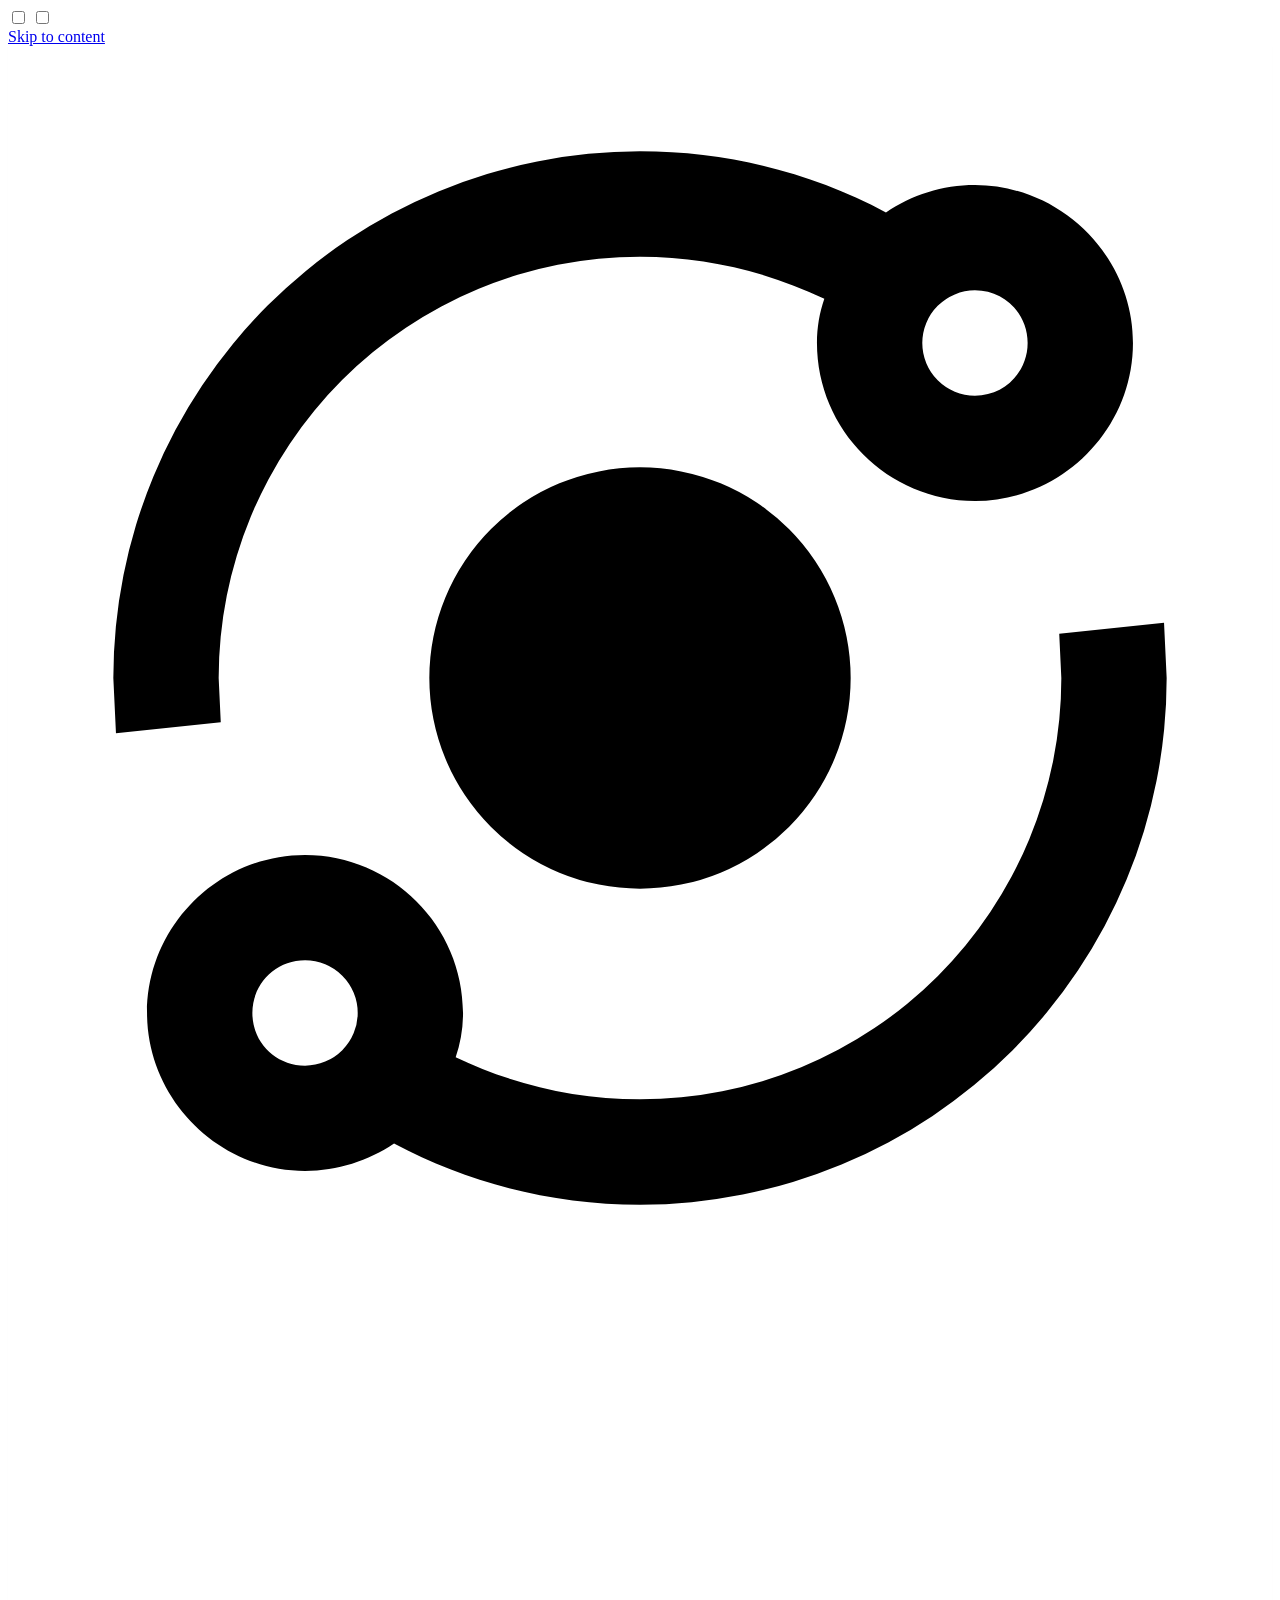
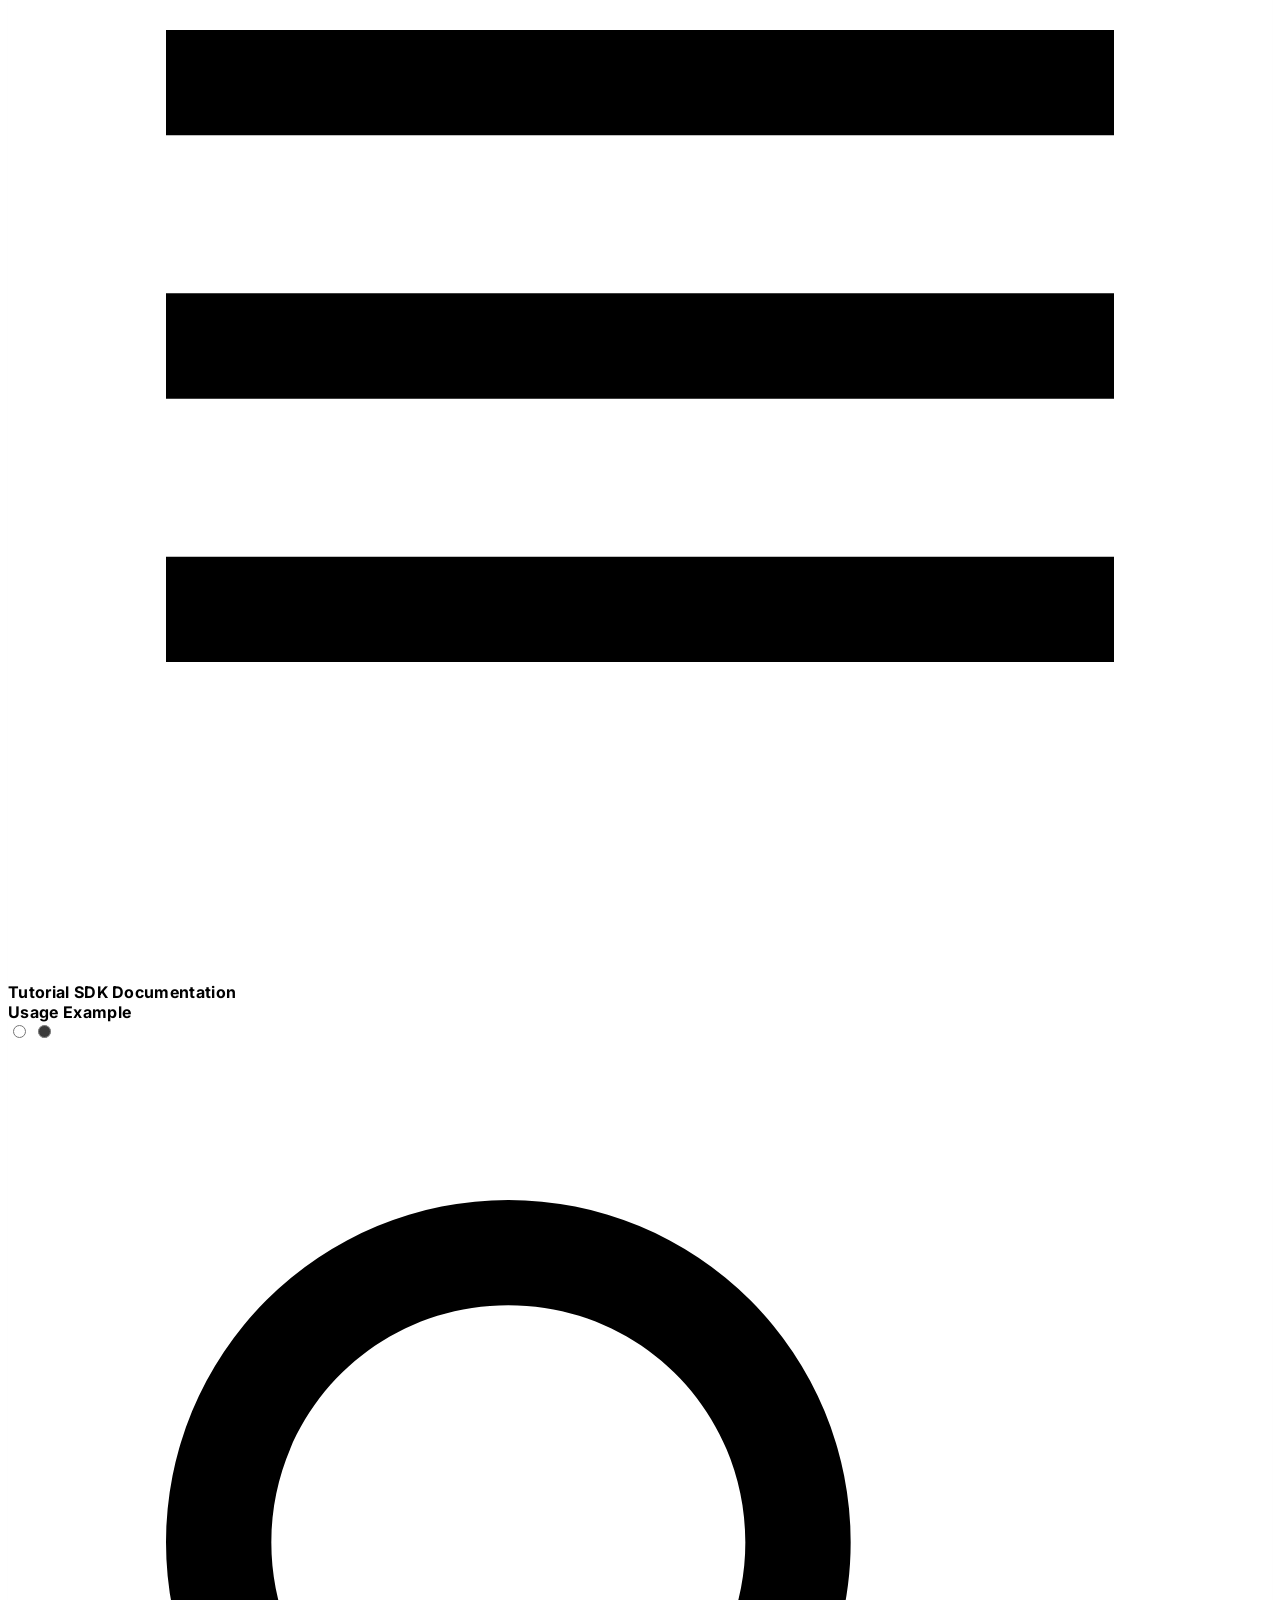
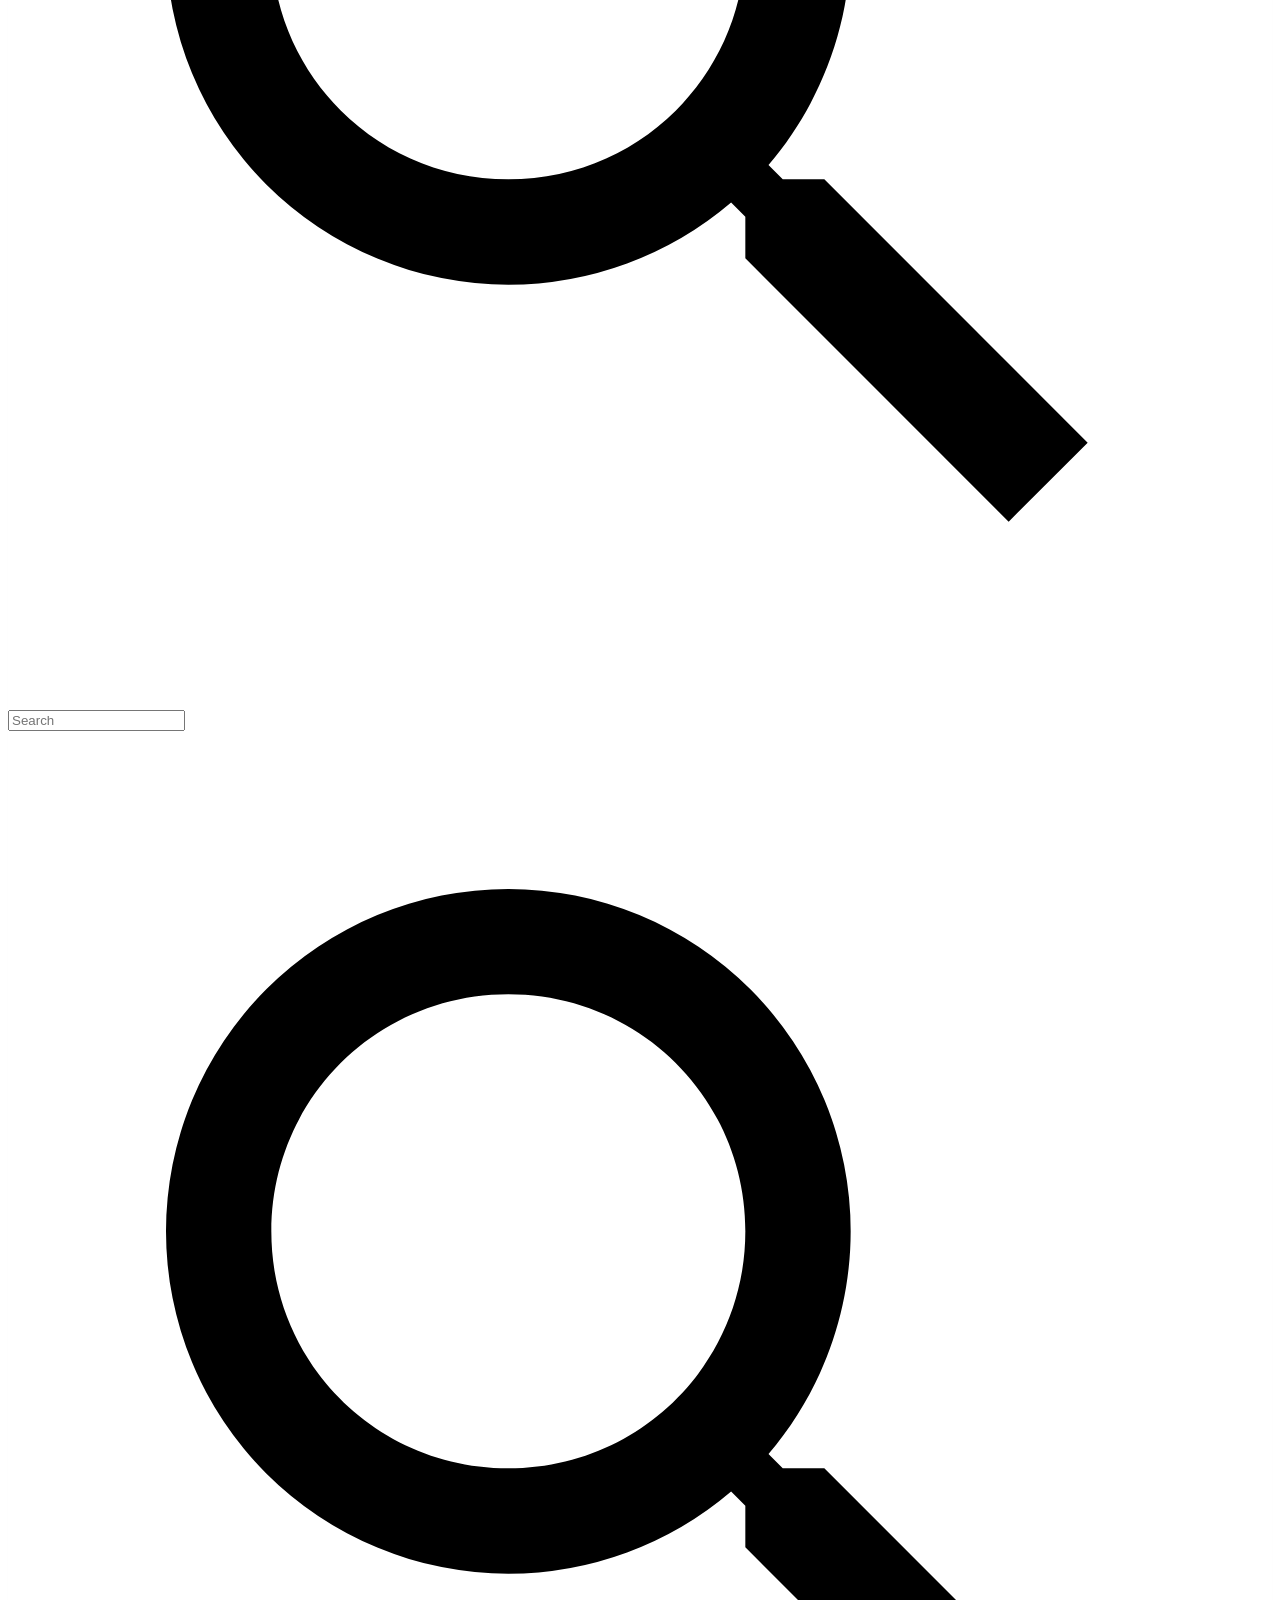
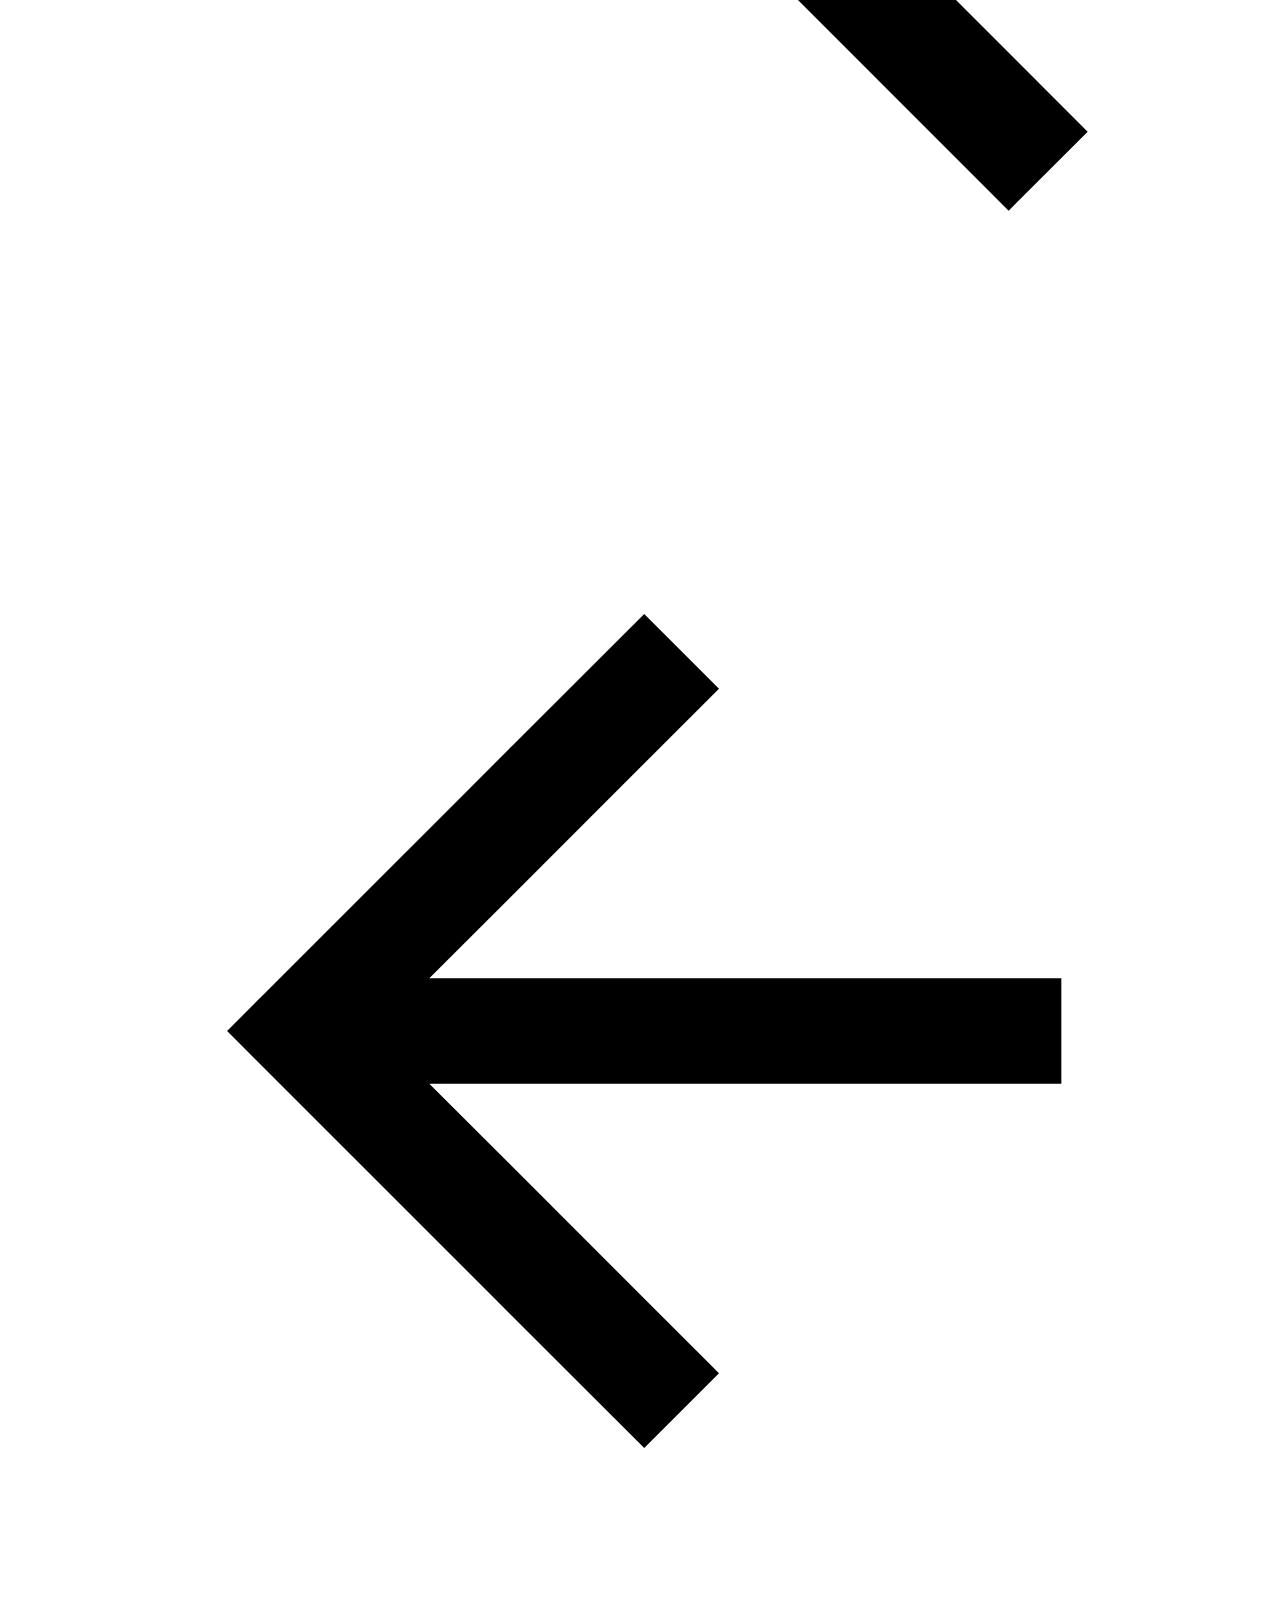
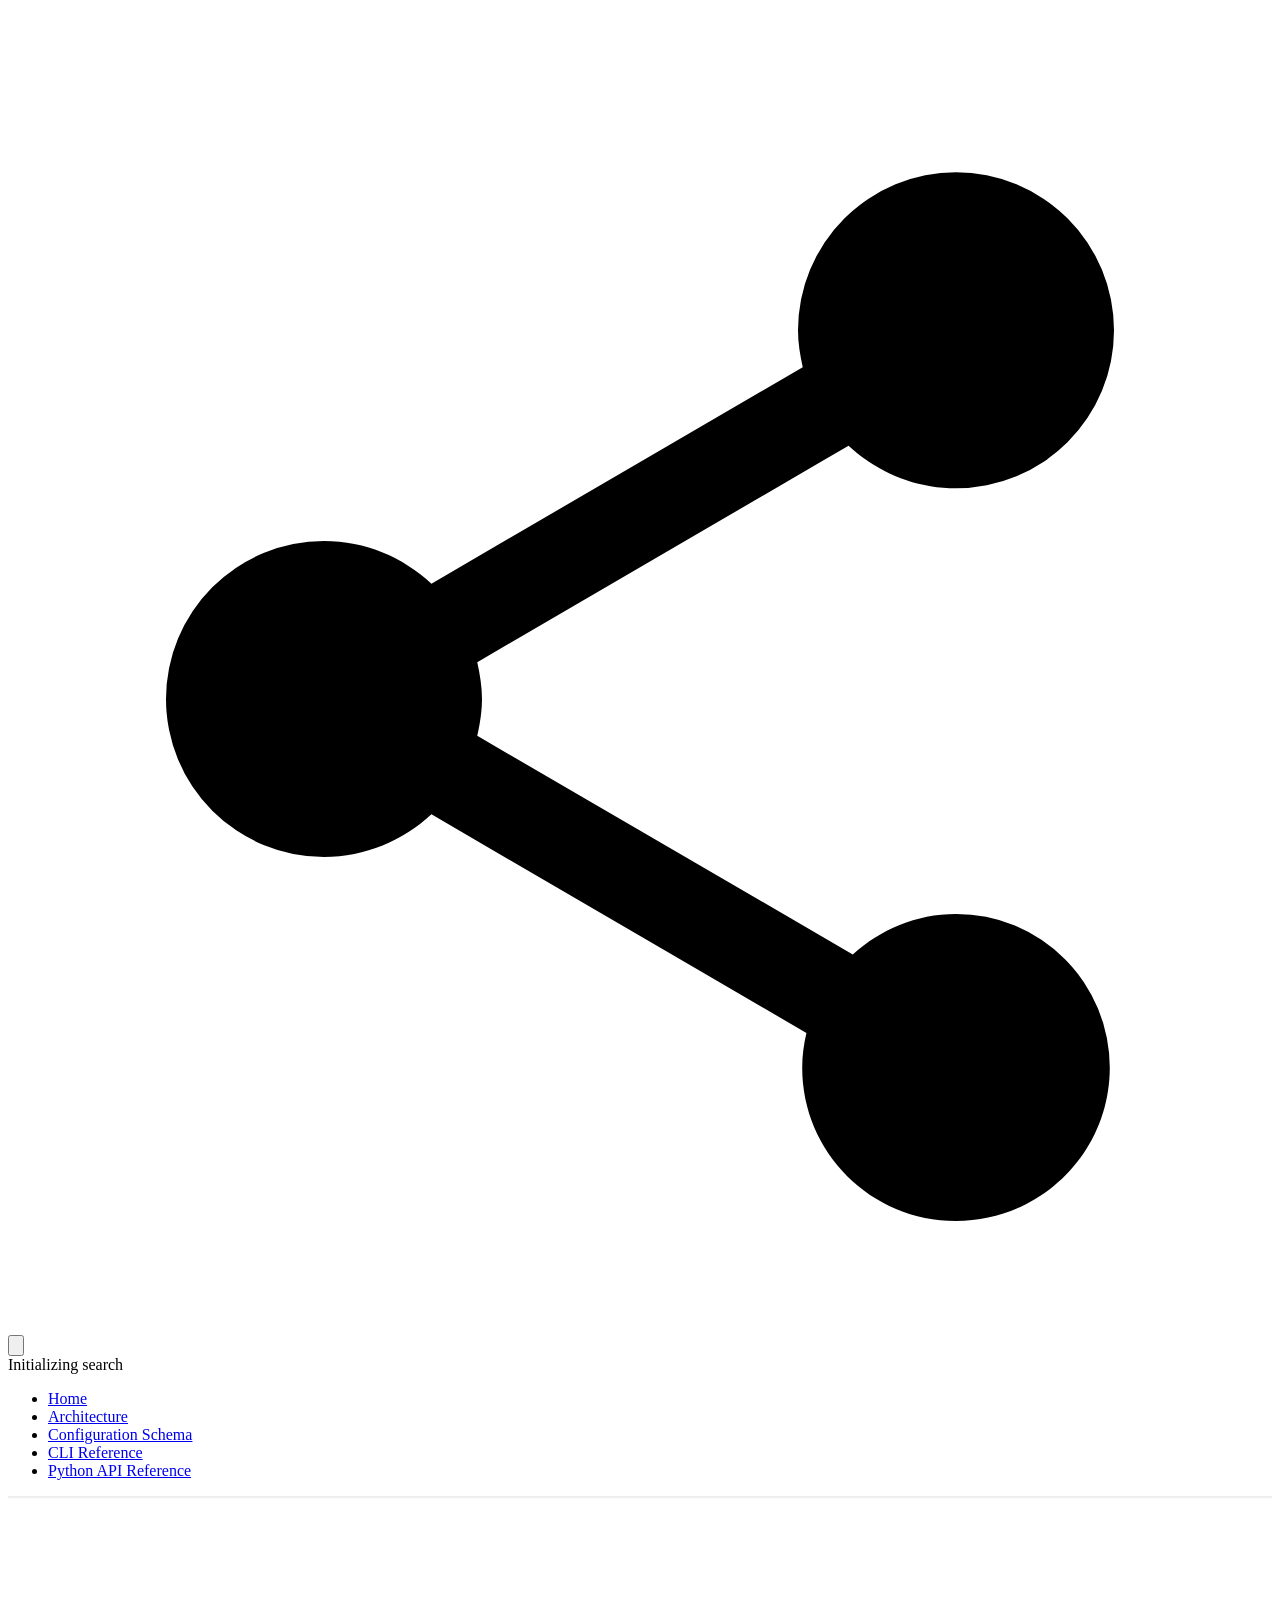
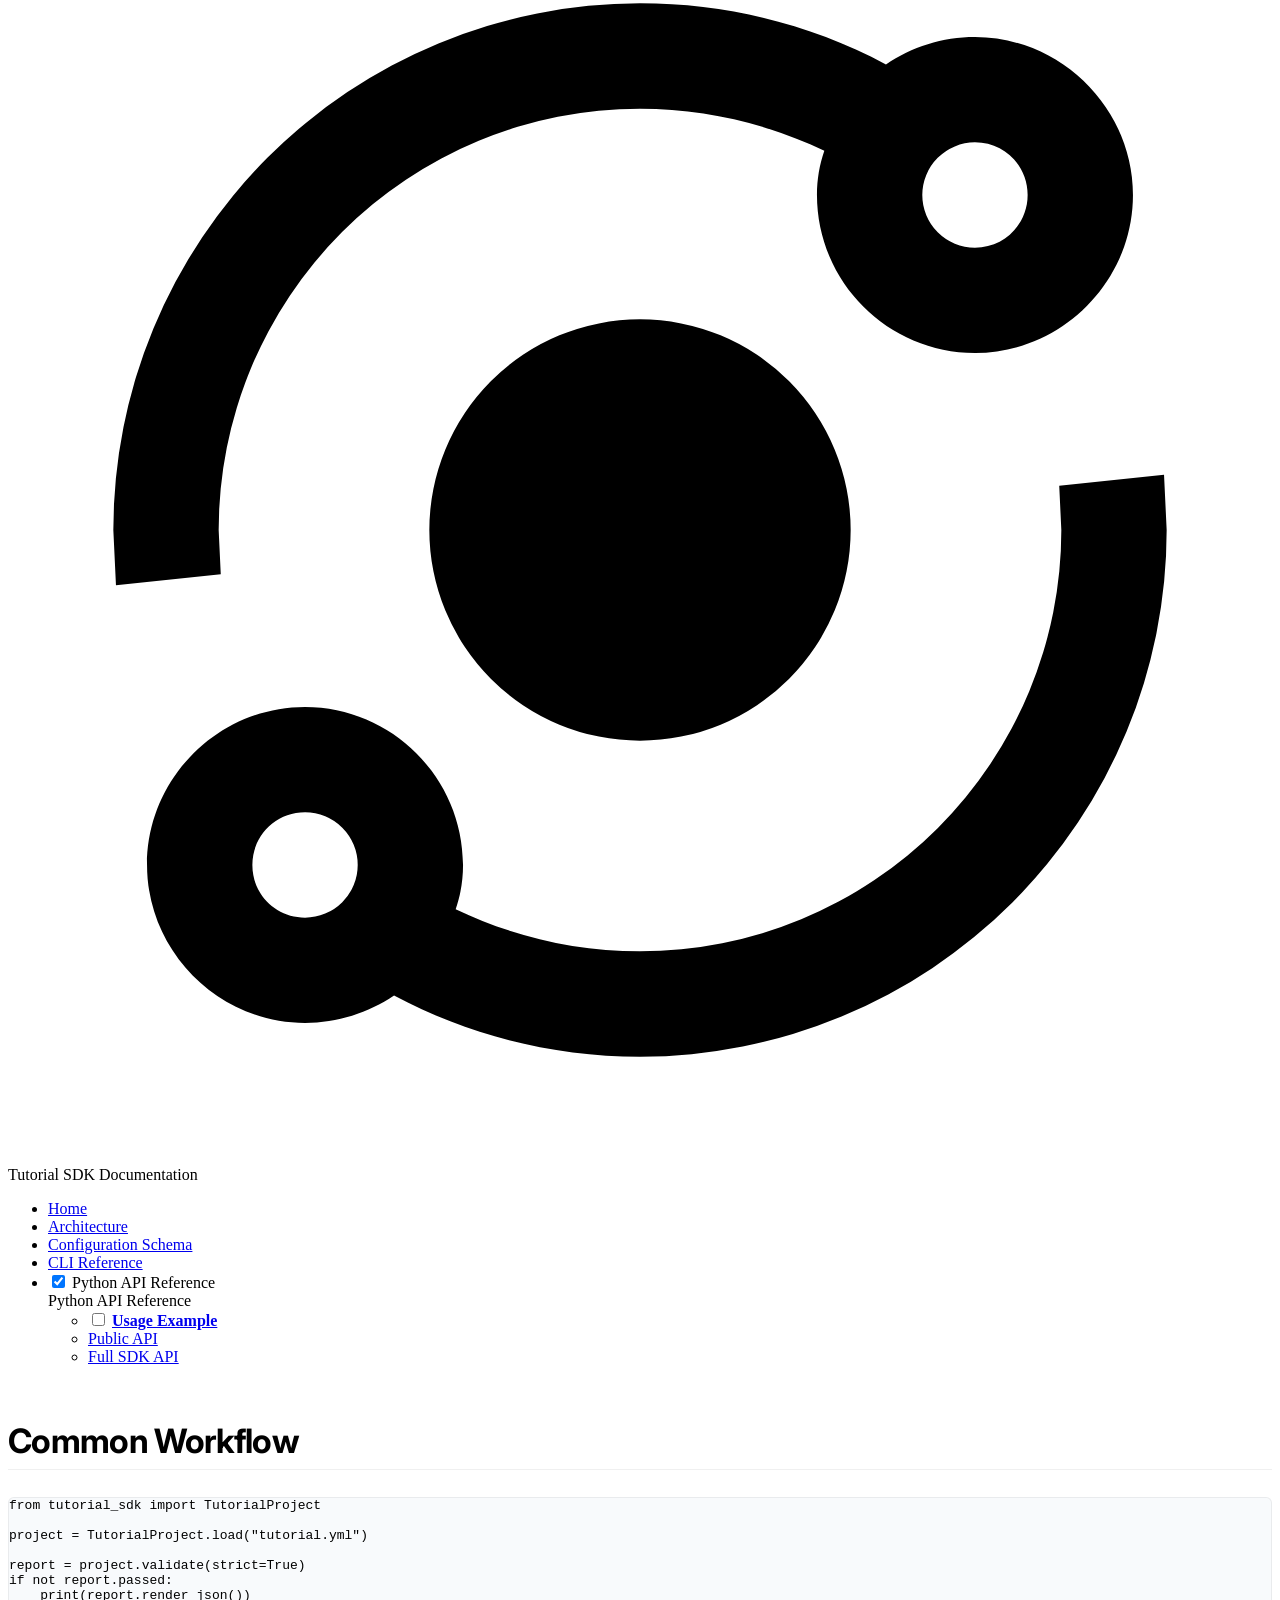
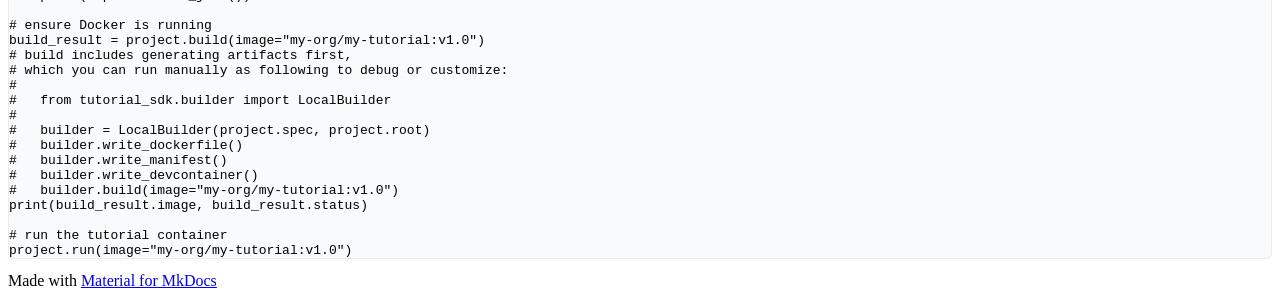
==== api-example/index.html @ 26c8e336 "Deployed 642c412 with MkDocs version: 1.6.1" ====
<!doctype html>
<html lang="en" class="no-js">
  <head>
    
      <meta charset="utf-8">
      <meta name="viewport" content="width=device-width,initial-scale=1">
      
        <meta name="description" content="A declarative, configuration-driven SDK for building, validating, and deploying reproducible tutorial packages.">
      
      
      
        <link rel="canonical" href="https://bnl-peso-hub.github.io/tutorial-sdk/api-example/">
      
      
        <link rel="prev" href="../cli/">
      
      
        <link rel="next" href="../api-public/">
      
      
        
      
      
      <link rel="icon" href="../assets/images/favicon.svg">
      <meta name="generator" content="mkdocs-1.6.1, mkdocs-material-9.7.6">
    
    
      
        <title>Usage Example - Tutorial SDK Documentation</title>
      
    
    
      <link rel="stylesheet" href="../assets/stylesheets/main.484c7ddc.min.css">
      
        
        <link rel="stylesheet" href="../assets/stylesheets/palette.ab4e12ef.min.css">
      
      


    
    
      
    
    
      
        
        
        <link rel="preconnect" href="https://fonts.gstatic.com" crossorigin>
        <link rel="stylesheet" href="https://fonts.googleapis.com/css?family=Inter:300,300i,400,400i,700,700i%7CJetBrains+Mono:400,400i,700,700i&display=fallback">
        <style>:root{--md-text-font:"Inter";--md-code-font:"JetBrains Mono"}</style>
      
    
    
      <link rel="stylesheet" href="../assets/_mkdocstrings.css">
    
      <link rel="stylesheet" href="../assets/stylesheets/extra.css">
    
    <script>__md_scope=new URL("..",location),__md_hash=e=>[...e].reduce(((e,_)=>(e<<5)-e+_.charCodeAt(0)),0),__md_get=(e,_=localStorage,t=__md_scope)=>JSON.parse(_.getItem(t.pathname+"."+e)),__md_set=(e,_,t=localStorage,a=__md_scope)=>{try{t.setItem(a.pathname+"."+e,JSON.stringify(_))}catch(e){}}</script>
    
      

    
    
  </head>
  
  
    
    
      
    
    
    
    
    <body dir="ltr" data-md-color-scheme="default" data-md-color-primary="white" data-md-color-accent="deep-orange">
  
    
    <input class="md-toggle" data-md-toggle="drawer" type="checkbox" id="__drawer" autocomplete="off">
    <input class="md-toggle" data-md-toggle="search" type="checkbox" id="__search" autocomplete="off">
    <label class="md-overlay" for="__drawer"></label>
    <div data-md-component="skip">
      
        
        <a href="#common-workflow" class="md-skip">
          Skip to content
        </a>
      
    </div>
    <div data-md-component="announce">
      
    </div>
    
    
      

  

<header class="md-header md-header--shadow md-header--lifted" data-md-component="header">
  <nav class="md-header__inner md-grid" aria-label="Header">
    <a href=".." title="Tutorial SDK Documentation" class="md-header__button md-logo" aria-label="Tutorial SDK Documentation" data-md-component="logo">
      
  
  <svg xmlns="http://www.w3.org/2000/svg" viewBox="0 0 24 24"><path d="M18.36 2.64c1.64 0 3 1.36 3 3 0 1.65-1.36 3-3 3-1.65 0-3-1.35-3-3 0-.3.05-.58.14-.84-1.07-.51-2.25-.8-3.5-.8a8 8 0 0 0-8 8l.04.84-1.99.21L2 12A10 10 0 0 1 12 2c1.69 0 3.28.42 4.67 1.16.49-.33 1.07-.52 1.69-.52m0 2a1 1 0 0 0-1 1 1 1 0 0 0 1 1c.56 0 1-.45 1-1 0-.56-.44-1-1-1M5.64 15.36c1.65 0 3 1.35 3 3 0 .3-.05.58-.14.84 1.07.51 2.25.8 3.5.8a8 8 0 0 0 8-8l-.04-.84 1.99-.21L22 12a10 10 0 0 1-10 10c-1.69 0-3.28-.42-4.67-1.16-.49.33-1.07.52-1.69.52-1.64 0-3-1.36-3-3 0-1.65 1.36-3 3-3m0 2c-.56 0-1 .45-1 1 0 .56.44 1 1 1a1 1 0 0 0 1-1 1 1 0 0 0-1-1M12 8a4 4 0 0 1 4 4 4 4 0 0 1-4 4 4 4 0 0 1-4-4 4 4 0 0 1 4-4"/></svg>

    </a>
    <label class="md-header__button md-icon" for="__drawer">
      
      <svg xmlns="http://www.w3.org/2000/svg" viewBox="0 0 24 24"><path d="M3 6h18v2H3zm0 5h18v2H3zm0 5h18v2H3z"/></svg>
    </label>
    <div class="md-header__title" data-md-component="header-title">
      <div class="md-header__ellipsis">
        <div class="md-header__topic">
          <span class="md-ellipsis">
            Tutorial SDK Documentation
          </span>
        </div>
        <div class="md-header__topic" data-md-component="header-topic">
          <span class="md-ellipsis">
            
              Usage Example
            
          </span>
        </div>
      </div>
    </div>
    
      
        <form class="md-header__option" data-md-component="palette">
  
    
    
    
    <input class="md-option" data-md-color-media="" data-md-color-scheme="default" data-md-color-primary="white" data-md-color-accent="deep-orange"  aria-label="Switch to dark mode"  type="radio" name="__palette" id="__palette_0">
    
      <label class="md-header__button md-icon" title="Switch to dark mode" for="__palette_1" hidden>
        <svg xmlns="http://www.w3.org/2000/svg" viewBox="0 0 24 24"><path d="m17.75 4.09-2.53 1.94.91 3.06-2.63-1.81-2.63 1.81.91-3.06-2.53-1.94L12.44 4l1.06-3 1.06 3zm3.5 6.91-1.64 1.25.59 1.98-1.7-1.17-1.7 1.17.59-1.98L15.75 11l2.06-.05L18.5 9l.69 1.95zm-2.28 4.95c.83-.08 1.72 1.1 1.19 1.85-.32.45-.66.87-1.08 1.27C15.17 23 8.84 23 4.94 19.07c-3.91-3.9-3.91-10.24 0-14.14.4-.4.82-.76 1.27-1.08.75-.53 1.93.36 1.85 1.19-.27 2.86.69 5.83 2.89 8.02a9.96 9.96 0 0 0 8.02 2.89m-1.64 2.02a12.08 12.08 0 0 1-7.8-3.47c-2.17-2.19-3.33-5-3.49-7.82-2.81 3.14-2.7 7.96.31 10.98 3.02 3.01 7.84 3.12 10.98.31"/></svg>
      </label>
    
  
    
    
    
    <input class="md-option" data-md-color-media="" data-md-color-scheme="slate" data-md-color-primary="black" data-md-color-accent="amber"  aria-label="Switch to light mode"  type="radio" name="__palette" id="__palette_1">
    
      <label class="md-header__button md-icon" title="Switch to light mode" for="__palette_0" hidden>
        <svg xmlns="http://www.w3.org/2000/svg" viewBox="0 0 24 24"><path d="M12 7a5 5 0 0 1 5 5 5 5 0 0 1-5 5 5 5 0 0 1-5-5 5 5 0 0 1 5-5m0 2a3 3 0 0 0-3 3 3 3 0 0 0 3 3 3 3 0 0 0 3-3 3 3 0 0 0-3-3m0-7 2.39 3.42C13.65 5.15 12.84 5 12 5s-1.65.15-2.39.42zM3.34 7l4.16-.35A7.2 7.2 0 0 0 5.94 8.5c-.44.74-.69 1.5-.83 2.29zm.02 10 1.76-3.77a7.131 7.131 0 0 0 2.38 4.14zM20.65 7l-1.77 3.79a7.02 7.02 0 0 0-2.38-4.15zm-.01 10-4.14.36c.59-.51 1.12-1.14 1.54-1.86.42-.73.69-1.5.83-2.29zM12 22l-2.41-3.44c.74.27 1.55.44 2.41.44.82 0 1.63-.17 2.37-.44z"/></svg>
      </label>
    
  
</form>
      
    
    
      <script>var palette=__md_get("__palette");if(palette&&palette.color){if("(prefers-color-scheme)"===palette.color.media){var media=matchMedia("(prefers-color-scheme: light)"),input=document.querySelector(media.matches?"[data-md-color-media='(prefers-color-scheme: light)']":"[data-md-color-media='(prefers-color-scheme: dark)']");palette.color.media=input.getAttribute("data-md-color-media"),palette.color.scheme=input.getAttribute("data-md-color-scheme"),palette.color.primary=input.getAttribute("data-md-color-primary"),palette.color.accent=input.getAttribute("data-md-color-accent")}for(var[key,value]of Object.entries(palette.color))document.body.setAttribute("data-md-color-"+key,value)}</script>
    
    
    
      
      
        <label class="md-header__button md-icon" for="__search">
          
          <svg xmlns="http://www.w3.org/2000/svg" viewBox="0 0 24 24"><path d="M9.5 3A6.5 6.5 0 0 1 16 9.5c0 1.61-.59 3.09-1.56 4.23l.27.27h.79l5 5-1.5 1.5-5-5v-.79l-.27-.27A6.52 6.52 0 0 1 9.5 16 6.5 6.5 0 0 1 3 9.5 6.5 6.5 0 0 1 9.5 3m0 2C7 5 5 7 5 9.5S7 14 9.5 14 14 12 14 9.5 12 5 9.5 5"/></svg>
        </label>
        <div class="md-search" data-md-component="search" role="dialog">
  <label class="md-search__overlay" for="__search"></label>
  <div class="md-search__inner" role="search">
    <form class="md-search__form" name="search">
      <input type="text" class="md-search__input" name="query" aria-label="Search" placeholder="Search" autocapitalize="off" autocorrect="off" autocomplete="off" spellcheck="false" data-md-component="search-query" required>
      <label class="md-search__icon md-icon" for="__search">
        
        <svg xmlns="http://www.w3.org/2000/svg" viewBox="0 0 24 24"><path d="M9.5 3A6.5 6.5 0 0 1 16 9.5c0 1.61-.59 3.09-1.56 4.23l.27.27h.79l5 5-1.5 1.5-5-5v-.79l-.27-.27A6.52 6.52 0 0 1 9.5 16 6.5 6.5 0 0 1 3 9.5 6.5 6.5 0 0 1 9.5 3m0 2C7 5 5 7 5 9.5S7 14 9.5 14 14 12 14 9.5 12 5 9.5 5"/></svg>
        
        <svg xmlns="http://www.w3.org/2000/svg" viewBox="0 0 24 24"><path d="M20 11v2H8l5.5 5.5-1.42 1.42L4.16 12l7.92-7.92L13.5 5.5 8 11z"/></svg>
      </label>
      <nav class="md-search__options" aria-label="Search">
        
          <a href="javascript:void(0)" class="md-search__icon md-icon" title="Share" aria-label="Share" data-clipboard data-clipboard-text="" data-md-component="search-share" tabindex="-1">
            
            <svg xmlns="http://www.w3.org/2000/svg" viewBox="0 0 24 24"><path d="M18 16.08c-.76 0-1.44.3-1.96.77L8.91 12.7c.05-.23.09-.46.09-.7s-.04-.47-.09-.7l7.05-4.11c.54.5 1.25.81 2.04.81a3 3 0 0 0 3-3 3 3 0 0 0-3-3 3 3 0 0 0-3 3c0 .24.04.47.09.7L8.04 9.81C7.5 9.31 6.79 9 6 9a3 3 0 0 0-3 3 3 3 0 0 0 3 3c.79 0 1.5-.31 2.04-.81l7.12 4.15c-.05.21-.08.43-.08.66 0 1.61 1.31 2.91 2.92 2.91s2.92-1.3 2.92-2.91A2.92 2.92 0 0 0 18 16.08"/></svg>
          </a>
        
        <button type="reset" class="md-search__icon md-icon" title="Clear" aria-label="Clear" tabindex="-1">
          
          <svg xmlns="http://www.w3.org/2000/svg" viewBox="0 0 24 24"><path d="M19 6.41 17.59 5 12 10.59 6.41 5 5 6.41 10.59 12 5 17.59 6.41 19 12 13.41 17.59 19 19 17.59 13.41 12z"/></svg>
        </button>
      </nav>
      
        <div class="md-search__suggest" data-md-component="search-suggest"></div>
      
    </form>
    <div class="md-search__output">
      <div class="md-search__scrollwrap" tabindex="0" data-md-scrollfix>
        <div class="md-search-result" data-md-component="search-result">
          <div class="md-search-result__meta">
            Initializing search
          </div>
          <ol class="md-search-result__list" role="presentation"></ol>
        </div>
      </div>
    </div>
  </div>
</div>
      
    
    
  </nav>
  
    
      
<nav class="md-tabs" aria-label="Tabs" data-md-component="tabs">
  <div class="md-grid">
    <ul class="md-tabs__list">
      
        
  
  
  
  
    <li class="md-tabs__item">
      <a href=".." class="md-tabs__link">
        
  
  
    
  
  Home

      </a>
    </li>
  

      
        
  
  
  
  
    <li class="md-tabs__item">
      <a href="../architecture/" class="md-tabs__link">
        
  
  
    
  
  Architecture

      </a>
    </li>
  

      
        
  
  
  
  
    <li class="md-tabs__item">
      <a href="../config-schema/" class="md-tabs__link">
        
  
  
    
  
  Configuration Schema

      </a>
    </li>
  

      
        
  
  
  
  
    <li class="md-tabs__item">
      <a href="../cli/" class="md-tabs__link">
        
  
  
    
  
  CLI Reference

      </a>
    </li>
  

      
        
  
  
  
    
  
  
    
    
      <li class="md-tabs__item md-tabs__item--active">
        <a href="./" class="md-tabs__link">
          
  
  
    
  
  Python API Reference

        </a>
      </li>
    
  

      
    </ul>
  </div>
</nav>
    
  
</header>
    
    <div class="md-container" data-md-component="container">
      
      
        
      
      <main class="md-main" data-md-component="main">
        <div class="md-main__inner md-grid">
          
            
              
              <div class="md-sidebar md-sidebar--primary" data-md-component="sidebar" data-md-type="navigation" >
                <div class="md-sidebar__scrollwrap">
                  <div class="md-sidebar__inner">
                    


  


<nav class="md-nav md-nav--primary md-nav--lifted" aria-label="Navigation" data-md-level="0">
  <label class="md-nav__title" for="__drawer">
    <a href=".." title="Tutorial SDK Documentation" class="md-nav__button md-logo" aria-label="Tutorial SDK Documentation" data-md-component="logo">
      
  
  <svg xmlns="http://www.w3.org/2000/svg" viewBox="0 0 24 24"><path d="M18.36 2.64c1.64 0 3 1.36 3 3 0 1.65-1.36 3-3 3-1.65 0-3-1.35-3-3 0-.3.05-.58.14-.84-1.07-.51-2.25-.8-3.5-.8a8 8 0 0 0-8 8l.04.84-1.99.21L2 12A10 10 0 0 1 12 2c1.69 0 3.28.42 4.67 1.16.49-.33 1.07-.52 1.69-.52m0 2a1 1 0 0 0-1 1 1 1 0 0 0 1 1c.56 0 1-.45 1-1 0-.56-.44-1-1-1M5.64 15.36c1.65 0 3 1.35 3 3 0 .3-.05.58-.14.84 1.07.51 2.25.8 3.5.8a8 8 0 0 0 8-8l-.04-.84 1.99-.21L22 12a10 10 0 0 1-10 10c-1.69 0-3.28-.42-4.67-1.16-.49.33-1.07.52-1.69.52-1.64 0-3-1.36-3-3 0-1.65 1.36-3 3-3m0 2c-.56 0-1 .45-1 1 0 .56.44 1 1 1a1 1 0 0 0 1-1 1 1 0 0 0-1-1M12 8a4 4 0 0 1 4 4 4 4 0 0 1-4 4 4 4 0 0 1-4-4 4 4 0 0 1 4-4"/></svg>

    </a>
    Tutorial SDK Documentation
  </label>
  
  <ul class="md-nav__list" data-md-scrollfix>
    
      
      
  
  
  
  
    <li class="md-nav__item">
      <a href=".." class="md-nav__link">
        
  
  
  <span class="md-ellipsis">
    
  
    Home
  

    
  </span>
  
  

      </a>
    </li>
  

    
      
      
  
  
  
  
    <li class="md-nav__item">
      <a href="../architecture/" class="md-nav__link">
        
  
  
  <span class="md-ellipsis">
    
  
    Architecture
  

    
  </span>
  
  

      </a>
    </li>
  

    
      
      
  
  
  
  
    <li class="md-nav__item">
      <a href="../config-schema/" class="md-nav__link">
        
  
  
  <span class="md-ellipsis">
    
  
    Configuration Schema
  

    
  </span>
  
  

      </a>
    </li>
  

    
      
      
  
  
  
  
    <li class="md-nav__item">
      <a href="../cli/" class="md-nav__link">
        
  
  
  <span class="md-ellipsis">
    
  
    CLI Reference
  

    
  </span>
  
  

      </a>
    </li>
  

    
      
      
  
  
    
  
  
  
    
    
      
        
      
        
      
        
      
    
    
    
      
        
        
      
      
        
      
    
    
    <li class="md-nav__item md-nav__item--active md-nav__item--section md-nav__item--nested">
      
        
        
        <input class="md-nav__toggle md-toggle " type="checkbox" id="__nav_5" checked>
        
          
          <label class="md-nav__link" for="__nav_5" id="__nav_5_label" tabindex="">
            
  
  
  <span class="md-ellipsis">
    
  
    Python API Reference
  

    
  </span>
  
  

            <span class="md-nav__icon md-icon"></span>
          </label>
        
        <nav class="md-nav" data-md-level="1" aria-labelledby="__nav_5_label" aria-expanded="true">
          <label class="md-nav__title" for="__nav_5">
            <span class="md-nav__icon md-icon"></span>
            
  
    Python API Reference
  

          </label>
          <ul class="md-nav__list" data-md-scrollfix>
            
              
                
  
  
    
  
  
  
    <li class="md-nav__item md-nav__item--active">
      
      <input class="md-nav__toggle md-toggle" type="checkbox" id="__toc">
      
      
        
      
      
      <a href="./" class="md-nav__link md-nav__link--active">
        
  
  
  <span class="md-ellipsis">
    
  
    Usage Example
  

    
  </span>
  
  

      </a>
      
    </li>
  

              
            
              
                
  
  
  
  
    <li class="md-nav__item">
      <a href="../api-public/" class="md-nav__link">
        
  
  
  <span class="md-ellipsis">
    
  
    Public API
  

    
  </span>
  
  

      </a>
    </li>
  

              
            
              
                
  
  
  
  
    <li class="md-nav__item">
      <a href="../api-package/" class="md-nav__link">
        
  
  
  <span class="md-ellipsis">
    
  
    Full SDK API
  

    
  </span>
  
  

      </a>
    </li>
  

              
            
          </ul>
        </nav>
      
    </li>
  

    
  </ul>
</nav>
                  </div>
                </div>
              </div>
            
            
              
              <div class="md-sidebar md-sidebar--secondary" data-md-component="sidebar" data-md-type="toc" >
                <div class="md-sidebar__scrollwrap">
                  <div class="md-sidebar__inner">
                    

<nav class="md-nav md-nav--secondary" aria-label="Table of contents">
  
  
  
    
  
  
</nav>
                  </div>
                </div>
              </div>
            
          
          
            <div class="md-content" data-md-component="content">
              
              <article class="md-content__inner md-typeset">
                
                  



<h1 id="common-workflow">Common Workflow</h1>
<div class="highlight"><pre><span></span><code><span class="kn">from</span><span class="w"> </span><span class="nn">tutorial_sdk</span><span class="w"> </span><span class="kn">import</span> <span class="n">TutorialProject</span>

<span class="n">project</span> <span class="o">=</span> <span class="n">TutorialProject</span><span class="o">.</span><span class="n">load</span><span class="p">(</span><span class="s2">&quot;tutorial.yml&quot;</span><span class="p">)</span>

<span class="n">report</span> <span class="o">=</span> <span class="n">project</span><span class="o">.</span><span class="n">validate</span><span class="p">(</span><span class="n">strict</span><span class="o">=</span><span class="kc">True</span><span class="p">)</span>
<span class="k">if</span> <span class="ow">not</span> <span class="n">report</span><span class="o">.</span><span class="n">passed</span><span class="p">:</span>
    <span class="nb">print</span><span class="p">(</span><span class="n">report</span><span class="o">.</span><span class="n">render_json</span><span class="p">())</span>

<span class="c1"># ensure Docker is running</span>
<span class="n">build_result</span> <span class="o">=</span> <span class="n">project</span><span class="o">.</span><span class="n">build</span><span class="p">(</span><span class="n">image</span><span class="o">=</span><span class="s2">&quot;my-org/my-tutorial:v1.0&quot;</span><span class="p">)</span>
<span class="c1"># build includes generating artifacts first,</span>
<span class="c1"># which you can run manually as following to debug or customize:</span>
<span class="c1">#</span>
<span class="c1">#   from tutorial_sdk.builder import LocalBuilder</span>
<span class="c1">#</span>
<span class="c1">#   builder = LocalBuilder(project.spec, project.root)</span>
<span class="c1">#   builder.write_dockerfile()</span>
<span class="c1">#   builder.write_manifest()</span>
<span class="c1">#   builder.write_devcontainer()</span>
<span class="c1">#   builder.build(image=&quot;my-org/my-tutorial:v1.0&quot;)</span>
<span class="nb">print</span><span class="p">(</span><span class="n">build_result</span><span class="o">.</span><span class="n">image</span><span class="p">,</span> <span class="n">build_result</span><span class="o">.</span><span class="n">status</span><span class="p">)</span>

<span class="c1"># run the tutorial container</span>
<span class="n">project</span><span class="o">.</span><span class="n">run</span><span class="p">(</span><span class="n">image</span><span class="o">=</span><span class="s2">&quot;my-org/my-tutorial:v1.0&quot;</span><span class="p">)</span>
</code></pre></div>












                
              </article>
            </div>
          
          
  <script>var tabs=__md_get("__tabs");if(Array.isArray(tabs))e:for(var set of document.querySelectorAll(".tabbed-set")){var labels=set.querySelector(".tabbed-labels");for(var tab of tabs)for(var label of labels.getElementsByTagName("label"))if(label.innerText.trim()===tab){var input=document.getElementById(label.htmlFor);input.checked=!0;continue e}}</script>

<script>var target=document.getElementById(location.hash.slice(1));target&&target.name&&(target.checked=target.name.startsWith("__tabbed_"))</script>
        </div>
        
          <button type="button" class="md-top md-icon" data-md-component="top" hidden>
  
  <svg xmlns="http://www.w3.org/2000/svg" viewBox="0 0 24 24"><path d="M13 20h-2V8l-5.5 5.5-1.42-1.42L12 4.16l7.92 7.92-1.42 1.42L13 8z"/></svg>
  Back to top
</button>
        
      </main>
      
        <footer class="md-footer">
  
  <div class="md-footer-meta md-typeset">
    <div class="md-footer-meta__inner md-grid">
      <div class="md-copyright">
  
  
    Made with
    <a href="https://squidfunk.github.io/mkdocs-material/" target="_blank" rel="noopener">
      Material for MkDocs
    </a>
  
</div>
      
    </div>
  </div>
</footer>
      
    </div>
    <div class="md-dialog" data-md-component="dialog">
      <div class="md-dialog__inner md-typeset"></div>
    </div>
    
    
    
      
      
      <script id="__config" type="application/json">{"annotate": null, "base": "..", "features": ["navigation.instant", "navigation.instant.prefetch", "navigation.tabs", "navigation.tabs.sticky", "navigation.sections", "navigation.top", "navigation.tracking", "navigation.indexes", "search.suggest", "search.highlight", "search.share", "content.code.copy", "content.code.annotate", "content.tabs.link", "toc.follow"], "search": "../assets/javascripts/workers/search.2c215733.min.js", "tags": null, "translations": {"clipboard.copied": "Copied to clipboard", "clipboard.copy": "Copy to clipboard", "search.result.more.one": "1 more on this page", "search.result.more.other": "# more on this page", "search.result.none": "No matching documents", "search.result.one": "1 matching document", "search.result.other": "# matching documents", "search.result.placeholder": "Type to start searching", "search.result.term.missing": "Missing", "select.version": "Select version"}, "version": null}</script>
    
    
      <script src="../assets/javascripts/bundle.79ae519e.min.js"></script>
      
        <script src="../assets/javascripts/tables.js"></script>
      
    
  </body>
</html>
---- assets/stylesheets/main.484c7ddc.min.css ----
@charset "UTF-8";html{-webkit-text-size-adjust:none;-moz-text-size-adjust:none;text-size-adjust:none;box-sizing:border-box}*,:after,:before{box-sizing:inherit}@media (prefers-reduced-motion){*,:after,:before{transition:none!important}}body{margin:0}a,button,input,label{-webkit-tap-highlight-color:transparent}a{color:inherit;text-decoration:none}hr{border:0;box-sizing:initial;display:block;height:.05rem;overflow:visible;padding:0}small{font-size:80%}sub,sup{line-height:1em}img{border-style:none}table{border-collapse:initial;border-spacing:0}td,th{font-weight:400;vertical-align:top}button{background:#0000;border:0;font-family:inherit;font-size:inherit;margin:0;padding:0}input{border:0;outline:none}:root{--md-primary-fg-color:#4051b5;--md-primary-fg-color--light:#5d6cc0;--md-primary-fg-color--dark:#303fa1;--md-primary-bg-color:#fff;--md-primary-bg-color--light:#ffffffb3;--md-accent-fg-color:#526cfe;--md-accent-fg-color--transparent:#526cfe1a;--md-accent-bg-color:#fff;--md-accent-bg-color--light:#ffffffb3}[data-md-color-scheme=default]{color-scheme:light}[data-md-color-scheme=default] img[src$="#gh-dark-mode-only"],[data-md-color-scheme=default] img[src$="#only-dark"]{display:none}:root,[data-md-color-scheme=default]{--md-hue:225deg;--md-default-fg-color:#000000de;--md-default-fg-color--light:#0000008a;--md-default-fg-color--lighter:#00000052;--md-default-fg-color--lightest:#00000012;--md-default-bg-color:#fff;--md-default-bg-color--light:#ffffffb3;--md-default-bg-color--lighter:#ffffff4d;--md-default-bg-color--lightest:#ffffff1f;--md-code-fg-color:#36464e;--md-code-bg-color:#f5f5f5;--md-code-bg-color--light:#f5f5f5b3;--md-code-bg-color--lighter:#f5f5f54d;--md-code-hl-color:#4287ff;--md-code-hl-color--light:#4287ff1a;--md-code-hl-number-color:#d52a2a;--md-code-hl-special-color:#db1457;--md-code-hl-function-color:#a846b9;--md-code-hl-constant-color:#6e59d9;--md-code-hl-keyword-color:#3f6ec6;--md-code-hl-string-color:#1c7d4d;--md-code-hl-name-color:var(--md-code-fg-color);--md-code-hl-operator-color:var(--md-default-fg-color--light);--md-code-hl-punctuation-color:var(--md-default-fg-color--light);--md-code-hl-comment-color:var(--md-default-fg-color--light);--md-code-hl-generic-color:var(--md-default-fg-color--light);--md-code-hl-variable-color:var(--md-default-fg-color--light);--md-typeset-color:var(--md-default-fg-color);--md-typeset-a-color:var(--md-primary-fg-color);--md-typeset-del-color:#f5503d26;--md-typeset-ins-color:#0bd57026;--md-typeset-kbd-color:#fafafa;--md-typeset-kbd-accent-color:#fff;--md-typeset-kbd-border-color:#b8b8b8;--md-typeset-mark-color:#ffff0080;--md-typeset-table-color:#0000001f;--md-typeset-table-color--light:rgba(0,0,0,.035);--md-admonition-fg-color:var(--md-default-fg-color);--md-admonition-bg-color:var(--md-default-bg-color);--md-warning-fg-color:#000000de;--md-warning-bg-color:#ff9;--md-footer-fg-color:#fff;--md-footer-fg-color--light:#ffffffb3;--md-footer-fg-color--lighter:#ffffff73;--md-footer-bg-color:#000000de;--md-footer-bg-color--dark:#00000052;--md-shadow-z1:0 0.2rem 0.5rem #0000000d,0 0 0.05rem #0000001a;--md-shadow-z2:0 0.2rem 0.5rem #0000001a,0 0 0.05rem #00000040;--md-shadow-z3:0 0.2rem 0.5rem #0003,0 0 0.05rem #00000059}.md-icon svg{fill:currentcolor;display:block;height:1.2rem;width:1.2rem}body{-webkit-font-smoothing:antialiased;-moz-osx-font-smoothing:grayscale;--md-text-font-family:var(--md-text-font,_),-apple-system,BlinkMacSystemFont,Helvetica,Arial,sans-serif;--md-code-font-family:var(--md-code-font,_),SFMono-Regular,Consolas,Menlo,monospace}aside,body,input{font-feature-settings:"kern","liga";color:var(--md-typeset-color);font-family:var(--md-text-font-family)}code,kbd,pre{font-feature-settings:"kern";font-family:var(--md-code-font-family)}:root{--md-typeset-table-sort-icon:url('data:image/svg+xml;charset=utf-8,<svg xmlns="http://www.w3.org/2000/svg" viewBox="0 0 24 24"><path d="m18 21-4-4h3V7h-3l4-4 4 4h-3v10h3M2 19v-2h10v2M2 13v-2h7v2M2 7V5h4v2z"/></svg>');--md-typeset-table-sort-icon--asc:url('data:image/svg+xml;charset=utf-8,<svg xmlns="http://www.w3.org/2000/svg" viewBox="0 0 24 24"><path d="M19 17h3l-4 4-4-4h3V3h2M2 17h10v2H2M6 5v2H2V5m0 6h7v2H2z"/></svg>');--md-typeset-table-sort-icon--desc:url('data:image/svg+xml;charset=utf-8,<svg xmlns="http://www.w3.org/2000/svg" viewBox="0 0 24 24"><path d="M19 7h3l-4-4-4 4h3v14h2M2 17h10v2H2M6 5v2H2V5m0 6h7v2H2z"/></svg>')}.md-typeset{-webkit-print-color-adjust:exact;color-adjust:exact;font-size:.8rem;line-height:1.6;overflow-wrap:break-word}@media print{.md-typeset{font-size:.68rem}}.md-typeset blockquote,.md-typeset dl,.md-typeset figure,.md-typeset ol,.md-typeset pre,.md-typeset ul{margin-bottom:1em;margin-top:1em}.md-typeset h1{color:var(--md-default-fg-color--light);font-size:2em;line-height:1.3;margin:0 0 1.25em}.md-typeset h1,.md-typeset h2{font-weight:300;letter-spacing:-.01em}.md-typeset h2{font-size:1.5625em;line-height:1.4;margin:1.6em 0 .64em}.md-typeset h3{font-size:1.25em;font-weight:400;letter-spacing:-.01em;line-height:1.5;margin:1.6em 0 .8em}.md-typeset h2+h3{margin-top:.8em}.md-typeset h4{font-weight:700;letter-spacing:-.01em;margin:1em 0}.md-typeset h5,.md-typeset h6{color:var(--md-default-fg-color--light);font-size:.8em;font-weight:700;letter-spacing:-.01em;margin:1.25em 0}.md-typeset h5{text-transform:uppercase}.md-typeset h5 code{text-transform:none}.md-typeset hr{border-bottom:.05rem solid var(--md-default-fg-color--lightest);display:flow-root;margin:1.5em 0}.md-typeset a{color:var(--md-typeset-a-color);word-break:break-word}.md-typeset a,.md-typeset a:before{transition:color 125ms}.md-typeset a:focus,.md-typeset a:hover{color:var(--md-accent-fg-color)}.md-typeset a:focus code,.md-typeset a:hover code{background-color:var(--md-accent-fg-color--transparent);color:var(--md-accent-fg-color)}.md-typeset a code{color:var(--md-typeset-a-color)}.md-typeset a.focus-visible{outline-color:var(--md-accent-fg-color);outline-offset:.2rem}.md-typeset code,.md-typeset kbd,.md-typeset pre{color:var(--md-code-fg-color);direction:ltr;font-variant-ligatures:none;transition:background-color 125ms}@media print{.md-typeset code,.md-typeset kbd,.md-typeset pre{white-space:pre-wrap}}.md-typeset code{background-color:var(--md-code-bg-color);border-radius:.1rem;-webkit-box-decoration-break:clone;box-decoration-break:clone;font-size:.85em;padding:0 .2941176471em;transition:color 125ms,background-color 125ms;word-break:break-word}.md-typeset code:not(.focus-visible){-webkit-tap-highlight-color:transparent;outline:none}.md-typeset pre{display:flow-root;line-height:1.4;position:relative}.md-typeset pre>code{-webkit-box-decoration-break:slice;box-decoration-break:slice;box-shadow:none;display:block;margin:0;outline-color:var(--md-accent-fg-color);overflow:auto;padding:.7720588235em 1.1764705882em;scrollbar-color:var(--md-default-fg-color--lighter) #0000;scrollbar-width:thin;touch-action:auto;word-break:normal}.md-typeset pre>code:hover{scrollbar-color:var(--md-accent-fg-color) #0000}.md-typeset pre>code::-webkit-scrollbar{height:.2rem;width:.2rem}.md-typeset pre>code::-webkit-scrollbar-thumb{background-color:var(--md-default-fg-color--lighter)}.md-typeset pre>code::-webkit-scrollbar-thumb:hover{background-color:var(--md-accent-fg-color)}.md-typeset kbd{background-color:var(--md-typeset-kbd-color);border-radius:.1rem;box-shadow:0 .1rem 0 .05rem var(--md-typeset-kbd-border-color),0 .1rem 0 var(--md-typeset-kbd-border-color),0 -.1rem .2rem var(--md-typeset-kbd-accent-color) inset;color:var(--md-default-fg-color);display:inline-block;font-size:.75em;padding:0 .6666666667em;vertical-align:text-top;word-break:break-word}.md-typeset mark{background-color:var(--md-typeset-mark-color);-webkit-box-decoration-break:clone;box-decoration-break:clone;color:inherit;word-break:break-word}.md-typeset abbr{cursor:help;text-decoration:none}.md-typeset [data-preview],.md-typeset abbr{border-bottom:.05rem dotted var(--md-default-fg-color--light)}.md-typeset small{opacity:.75}[dir=ltr] .md-typeset sub,[dir=ltr] .md-typeset sup{margin-left:.078125em}[dir=rtl] .md-typeset sub,[dir=rtl] .md-typeset sup{margin-right:.078125em}[dir=ltr] .md-typeset blockquote{padding-left:.6rem}[dir=rtl] .md-typeset blockquote{padding-right:.6rem}[dir=ltr] .md-typeset blockquote{border-left:.2rem solid var(--md-default-fg-color--lighter)}[dir=rtl] .md-typeset blockquote{border-right:.2rem solid var(--md-default-fg-color--lighter)}.md-typeset blockquote{color:var(--md-default-fg-color--light);margin-left:0;margin-right:0}.md-typeset ul{list-style-type:disc}.md-typeset ul[type]{list-style-type:revert-layer}[dir=ltr] .md-typeset ol,[dir=ltr] .md-typeset ul{margin-left:.625em}[dir=rtl] .md-typeset ol,[dir=rtl] .md-typeset ul{margin-right:.625em}.md-typeset ol,.md-typeset ul{padding:0}.md-typeset ol:not([hidden]),.md-typeset ul:not([hidden]){display:flow-root}.md-typeset ol ol,.md-typeset ul ol{list-style-type:lower-alpha}.md-typeset ol ol ol,.md-typeset ul ol ol{list-style-type:lower-roman}.md-typeset ol ol ol ol,.md-typeset ul ol ol ol{list-style-type:upper-alpha}.md-typeset ol ol ol ol ol,.md-typeset ul ol ol ol ol{list-style-type:upper-roman}.md-typeset ol[type],.md-typeset ul[type]{list-style-type:revert-layer}[dir=ltr] .md-typeset ol li,[dir=ltr] .md-typeset ul li{margin-left:1.25em}[dir=rtl] .md-typeset ol li,[dir=rtl] .md-typeset ul li{margin-right:1.25em}.md-typeset ol li,.md-typeset ul li{margin-bottom:.5em}.md-typeset ol li blockquote,.md-typeset ol li p,.md-typeset ul li blockquote,.md-typeset ul li p{margin:.5em 0}.md-typeset ol li:last-child,.md-typeset ul li:last-child{margin-bottom:0}[dir=ltr] .md-typeset ol li ol,[dir=ltr] .md-typeset ol li ul,[dir=ltr] .md-typeset ul li ol,[dir=ltr] .md-typeset ul li ul{margin-left:.625em}[dir=rtl] .md-typeset ol li ol,[dir=rtl] .md-typeset ol li ul,[dir=rtl] .md-typeset ul li ol,[dir=rtl] .md-typeset ul li ul{margin-right:.625em}.md-typeset ol li ol,.md-typeset ol li ul,.md-typeset ul li ol,.md-typeset ul li ul{margin-bottom:.5em;margin-top:.5em}[dir=ltr] .md-typeset dd{margin-left:1.875em}[dir=rtl] .md-typeset dd{margin-right:1.875em}.md-typeset dd{margin-bottom:1.5em;margin-top:1em}.md-typeset img,.md-typeset svg,.md-typeset video{height:auto;max-width:100%}.md-typeset img[align=left]{margin:1em 1em 1em 0}.md-typeset img[align=right]{margin:1em 0 1em 1em}.md-typeset img[align]:only-child{margin-top:0}.md-typeset figure{display:flow-root;margin:1em auto;max-width:100%;text-align:center;width:fit-content}.md-typeset figure img{display:block;margin:0 auto}.md-typeset figcaption{font-style:italic;margin:1em auto;max-width:24rem}.md-typeset iframe{max-width:100%}.md-typeset table:not([class]){background-color:var(--md-default-bg-color);border:.05rem solid var(--md-typeset-table-color);border-radius:.1rem;display:inline-block;font-size:.64rem;max-width:100%;overflow:auto;touch-action:auto}@media print{.md-typeset table:not([class]){display:table}}.md-typeset table:not([class])+*{margin-top:1.5em}.md-typeset table:not([class]) td>:first-child,.md-typeset table:not([class]) th>:first-child{margin-top:0}.md-typeset table:not([class]) td>:last-child,.md-typeset table:not([class]) th>:last-child{margin-bottom:0}.md-typeset table:not([class]) td:not([align]),.md-typeset table:not([class]) th:not([align]){text-align:left}[dir=rtl] .md-typeset table:not([class]) td:not([align]),[dir=rtl] .md-typeset table:not([class]) th:not([align]){text-align:right}.md-typeset table:not([class]) th{font-weight:700;min-width:5rem;padding:.9375em 1.25em;vertical-align:top}.md-typeset table:not([class]) td{border-top:.05rem solid var(--md-typeset-table-color);padding:.9375em 1.25em;vertical-align:top}.md-typeset table:not([class]) tbody tr{transition:background-color 125ms}.md-typeset table:not([class]) tbody tr:hover{background-color:var(--md-typeset-table-color--light);box-shadow:0 .05rem 0 var(--md-default-bg-color) inset}.md-typeset table:not([class]) a{word-break:normal}.md-typeset table th[role=columnheader]{cursor:pointer}[dir=ltr] .md-typeset table th[role=columnheader]:after{margin-left:.5em}[dir=rtl] .md-typeset table th[role=columnheader]:after{margin-right:.5em}.md-typeset table th[role=columnheader]:after{content:"";display:inline-block;height:1.2em;-webkit-mask-image:var(--md-typeset-table-sort-icon);mask-image:var(--md-typeset-table-sort-icon);-webkit-mask-repeat:no-repeat;mask-repeat:no-repeat;-webkit-mask-size:contain;mask-size:contain;transition:background-color 125ms;vertical-align:text-bottom;width:1.2em}.md-typeset table th[role=columnheader]:hover:after{background-color:var(--md-default-fg-color--lighter)}.md-typeset table th[role=columnheader][aria-sort=ascending]:after{background-color:var(--md-default-fg-color--light);-webkit-mask-image:var(--md-typeset-table-sort-icon--asc);mask-image:var(--md-typeset-table-sort-icon--asc)}.md-typeset table th[role=columnheader][aria-sort=descending]:after{background-color:var(--md-default-fg-color--light);-webkit-mask-image:var(--md-typeset-table-sort-icon--desc);mask-image:var(--md-typeset-table-sort-icon--desc)}.md-typeset__scrollwrap{margin:1em -.8rem;overflow-x:auto;touch-action:auto}.md-typeset__table{display:inline-block;margin-bottom:.5em;padding:0 .8rem}@media print{.md-typeset__table{display:block}}html .md-typeset__table table{display:table;margin:0;overflow:hidden;width:100%}@media screen and (max-width:44.984375em){.md-content__inner>pre{margin:1em -.8rem}.md-content__inner>pre code{border-radius:0}}.md-typeset .md-author{border-radius:100%;display:block;flex-shrink:0;height:1.6rem;overflow:hidden;position:relative;transition:color 125ms,transform 125ms;width:1.6rem}.md-typeset .md-author img{display:block}.md-typeset .md-author--more{background:var(--md-default-fg-color--lightest);color:var(--md-default-fg-color--lighter);font-size:.6rem;font-weight:700;line-height:1.6rem;text-align:center}.md-typeset .md-author--long{height:2.4rem;width:2.4rem}.md-typeset a.md-author{transform:scale(1)}.md-typeset a.md-author img{border-radius:100%;filter:grayscale(100%) opacity(75%);transition:filter 125ms}.md-typeset a.md-author:focus,.md-typeset a.md-author:hover{transform:scale(1.1);z-index:1}.md-typeset a.md-author:focus img,.md-typeset a.md-author:hover img{filter:grayscale(0)}.md-banner{background-color:var(--md-footer-bg-color);color:var(--md-footer-fg-color);overflow:auto}@media print{.md-banner{display:none}}.md-banner--warning{background-color:var(--md-warning-bg-color);color:var(--md-warning-fg-color)}.md-banner__inner{font-size:.7rem;margin:.6rem auto;padding:0 .8rem}[dir=ltr] .md-banner__button{float:right}[dir=rtl] .md-banner__button{float:left}.md-banner__button{color:inherit;cursor:pointer;transition:opacity .25s}.no-js .md-banner__button{display:none}.md-banner__button:hover{opacity:.7}html{font-size:125%;height:100%;overflow-x:hidden}@media screen and (min-width:100em){html{font-size:137.5%}}@media screen and (min-width:125em){html{font-size:150%}}body{background-color:var(--md-default-bg-color);display:flex;flex-direction:column;font-size:.5rem;min-height:100%;position:relative;width:100%}@media print{body{display:block}}@media screen and (max-width:59.984375em){body[data-md-scrolllock]{position:fixed}}.md-grid{margin-left:auto;margin-right:auto;max-width:61rem}.md-container{display:flex;flex-direction:column;flex-grow:1}@media print{.md-container{display:block}}.md-main{flex-grow:1}.md-main__inner{display:flex;height:100%;margin-top:1.5rem}.md-ellipsis{overflow:hidden;text-overflow:ellipsis}.md-toggle{display:none}.md-option{height:0;opacity:0;position:absolute;width:0}.md-option:checked+label:not([hidden]){display:block}.md-option.focus-visible+label{outline-color:var(--md-accent-fg-color);outline-style:auto}.md-skip{background-color:var(--md-default-fg-color);border-radius:.1rem;color:var(--md-default-bg-color);font-size:.64rem;margin:.5rem;opacity:0;outline-color:var(--md-accent-fg-color);padding:.3rem .5rem;position:fixed;transform:translateY(.4rem);z-index:-1}.md-skip:focus{opacity:1;transform:translateY(0);transition:transform .25s cubic-bezier(.4,0,.2,1),opacity 175ms 75ms;z-index:10}@page{margin:25mm}:root{--md-clipboard-icon:url('data:image/svg+xml;charset=utf-8,<svg xmlns="http://www.w3.org/2000/svg" viewBox="0 0 24 24"><path d="M19 21H8V7h11m0-2H8a2 2 0 0 0-2 2v14a2 2 0 0 0 2 2h11a2 2 0 0 0 2-2V7a2 2 0 0 0-2-2m-3-4H4a2 2 0 0 0-2 2v14h2V3h12z"/></svg>')}.md-clipboard{border-radius:.1rem;color:var(--md-default-fg-color--lightest);cursor:pointer;height:1.5em;outline-color:var(--md-accent-fg-color);outline-offset:.1rem;transition:color .25s;width:1.5em;z-index:1}@media print{.md-clipboard{display:none}}.md-clipboard:not(.focus-visible){-webkit-tap-highlight-color:transparent;outline:none}:hover>.md-clipboard{color:var(--md-default-fg-color--light)}.md-clipboard:focus,.md-clipboard:hover{color:var(--md-accent-fg-color)}.md-clipboard:after{background-color:currentcolor;content:"";display:block;height:1.125em;margin:0 auto;-webkit-mask-image:var(--md-clipboard-icon);mask-image:var(--md-clipboard-icon);-webkit-mask-position:center;mask-position:center;-webkit-mask-repeat:no-repeat;mask-repeat:no-repeat;-webkit-mask-size:contain;mask-size:contain;width:1.125em}.md-clipboard--inline{cursor:pointer}.md-clipboard--inline code{transition:color .25s,background-color .25s}.md-clipboard--inline:focus code,.md-clipboard--inline:hover code{background-color:var(--md-accent-fg-color--transparent);color:var(--md-accent-fg-color)}:root{--md-code-select-icon:url('data:image/svg+xml;charset=utf-8,<svg xmlns="http://www.w3.org/2000/svg" viewBox="0 0 24 24"><path d="M19 19h-4v2h4c1.1 0 2-.9 2-2v-4h-2m0-12h-4v2h4v4h2V5c0-1.1-.9-2-2-2M5 5h4V3H5c-1.1 0-2 .9-2 2v4h2m0 6H3v4c0 1.1.9 2 2 2h4v-2H5zm2-4h2v2H7zm4 0h2v2h-2zm4 0h2v2h-2zM7 7h2v2H7zm4 0h2v2h-2zm4 0h2v2h-2zm-8 8h2v2H7zm4 0h2v2h-2zm4 0h2v2h-2z"/></svg>');--md-code-copy-icon:url('data:image/svg+xml;charset=utf-8,<svg xmlns="http://www.w3.org/2000/svg" viewBox="0 0 24 24"><path d="M19 21H8V7h11m0-2H8a2 2 0 0 0-2 2v14a2 2 0 0 0 2 2h11a2 2 0 0 0 2-2V7a2 2 0 0 0-2-2m-3-4H4a2 2 0 0 0-2 2v14h2V3h12z"/></svg>')}.md-typeset .md-code__content{display:grid}.md-code__nav{background-color:var(--md-code-bg-color--lighter);border-radius:.1rem;display:flex;gap:.2rem;padding:.2rem;position:absolute;right:.25em;top:.25em;transition:background-color .25s;z-index:1}:hover>.md-code__nav{background-color:var(--md-code-bg-color--light)}.md-code__button{color:var(--md-default-fg-color--lightest);cursor:pointer;display:block;height:1.5em;outline-color:var(--md-accent-fg-color);outline-offset:.1rem;transition:color .25s;width:1.5em}:hover>*>.md-code__button{color:var(--md-default-fg-color--light)}.md-code__button.focus-visible,.md-code__button:hover{color:var(--md-accent-fg-color)}.md-code__button--active{color:var(--md-default-fg-color)!important}.md-code__button:after{background-color:currentcolor;content:"";display:block;height:1.125em;margin:0 auto;-webkit-mask-position:center;mask-position:center;-webkit-mask-repeat:no-repeat;mask-repeat:no-repeat;-webkit-mask-size:contain;mask-size:contain;width:1.125em}.md-code__button[data-md-type=select]:after{-webkit-mask-image:var(--md-code-select-icon);mask-image:var(--md-code-select-icon)}.md-code__button[data-md-type=copy]:after{-webkit-mask-image:var(--md-code-copy-icon);mask-image:var(--md-code-copy-icon)}@keyframes consent{0%{opacity:0;transform:translateY(100%)}to{opacity:1;transform:translateY(0)}}@keyframes overlay{0%{opacity:0}to{opacity:1}}.md-consent__overlay{animation:overlay .25s both;-webkit-backdrop-filter:blur(.1rem);backdrop-filter:blur(.1rem);background-color:#0000008a;height:100%;opacity:1;position:fixed;top:0;width:100%;z-index:5}.md-consent__inner{animation:consent .5s cubic-bezier(.1,.7,.1,1) both;background-color:var(--md-default-bg-color);border:0;border-radius:.1rem;bottom:0;box-shadow:0 0 .2rem #0000001a,0 .2rem .4rem #0003;max-height:100%;overflow:auto;padding:0;position:fixed;width:100%;z-index:5}.md-consent__form{padding:.8rem}.md-consent__settings{display:none;margin:1em 0}input:checked+.md-consent__settings{display:block}.md-consent__controls{margin-bottom:.8rem}.md-typeset .md-consent__controls .md-button{display:inline}@media screen and (max-width:44.984375em){.md-typeset .md-consent__controls .md-button{display:block;margin-top:.4rem;text-align:center;width:100%}}.md-consent label{cursor:pointer}.md-content{flex-grow:1;min-width:0}.md-content__inner{margin:0 .8rem 1.2rem;padding-top:.6rem}@media screen and (min-width:76.25em){[dir=ltr] .md-sidebar--primary:not([hidden])~.md-content>.md-content__inner{margin-left:1.2rem}[dir=ltr] .md-sidebar--secondary:not([hidden])~.md-content>.md-content__inner,[dir=rtl] .md-sidebar--primary:not([hidden])~.md-content>.md-content__inner{margin-right:1.2rem}[dir=rtl] .md-sidebar--secondary:not([hidden])~.md-content>.md-content__inner{margin-left:1.2rem}}.md-content__inner:before{content:"";display:block;height:.4rem}.md-content__inner>:last-child{margin-bottom:0}[dir=ltr] .md-content__button{float:right}[dir=rtl] .md-content__button{float:left}[dir=ltr] .md-content__button{margin-left:.4rem}[dir=rtl] .md-content__button{margin-right:.4rem}.md-content__button{margin:.4rem 0;padding:0}@media print{.md-content__button{display:none}}.md-typeset .md-content__button{color:var(--md-default-fg-color--lighter)}.md-content__button svg{display:inline;vertical-align:top}[dir=rtl] .md-content__button svg{transform:scaleX(-1)}[dir=ltr] .md-dialog{right:.8rem}[dir=rtl] .md-dialog{left:.8rem}.md-dialog{background-color:var(--md-default-fg-color);border-radius:.1rem;bottom:.8rem;box-shadow:var(--md-shadow-z3);min-width:11.1rem;opacity:0;padding:.4rem .6rem;pointer-events:none;position:fixed;transform:translateY(100%);transition:transform 0ms .4s,opacity .4s;z-index:4}@media print{.md-dialog{display:none}}.md-dialog--active{opacity:1;pointer-events:auto;transform:translateY(0);transition:transform .4s cubic-bezier(.075,.85,.175,1),opacity .4s}.md-dialog__inner{color:var(--md-default-bg-color);font-size:.7rem}.md-feedback{margin:2em 0 1em;text-align:center}.md-feedback fieldset{border:none;margin:0;padding:0}.md-feedback__title{font-weight:700;margin:1em auto}.md-feedback__inner{position:relative}.md-feedback__list{display:flex;flex-wrap:wrap;place-content:baseline center;position:relative}.md-feedback__list:hover .md-icon:not(:disabled){color:var(--md-default-fg-color--lighter)}:disabled .md-feedback__list{min-height:1.8rem}.md-feedback__icon{color:var(--md-default-fg-color--light);cursor:pointer;flex-shrink:0;margin:0 .1rem;transition:color 125ms}.md-feedback__icon:not(:disabled).md-icon:hover{color:var(--md-accent-fg-color)}.md-feedback__icon:disabled{color:var(--md-default-fg-color--lightest);pointer-events:none}.md-feedback__note{opacity:0;position:relative;transform:translateY(.4rem);transition:transform .4s cubic-bezier(.1,.7,.1,1),opacity .15s}.md-feedback__note>*{margin:0 auto;max-width:16rem}:disabled .md-feedback__note{opacity:1;transform:translateY(0)}@media print{.md-feedback{display:none}}.md-footer{background-color:var(--md-footer-bg-color);color:var(--md-footer-fg-color)}@media print{.md-footer{display:none}}.md-footer__inner{justify-content:space-between;overflow:auto;padding:.2rem}.md-footer__inner:not([hidden]){display:flex}.md-footer__link{align-items:end;display:flex;flex-grow:0.01;margin-bottom:.4rem;margin-top:1rem;max-width:100%;outline-color:var(--md-accent-fg-color);overflow:hidden;transition:opacity .25s}.md-footer__link:focus,.md-footer__link:hover{opacity:.7}[dir=rtl] .md-footer__link svg{transform:scaleX(-1)}@media screen and (max-width:44.984375em){.md-footer__link--prev{flex-shrink:0}.md-footer__link--prev .md-footer__title{display:none}}[dir=ltr] .md-footer__link--next{margin-left:auto}[dir=rtl] .md-footer__link--next{margin-right:auto}.md-footer__link--next{text-align:right}[dir=rtl] .md-footer__link--next{text-align:left}.md-footer__title{flex-grow:1;font-size:.9rem;margin-bottom:.7rem;max-width:calc(100% - 2.4rem);padding:0 1rem;white-space:nowrap}.md-footer__button{margin:.2rem;padding:.4rem}.md-footer__direction{font-size:.64rem;opacity:.7}.md-footer-meta{background-color:var(--md-footer-bg-color--dark)}.md-footer-meta__inner{display:flex;flex-wrap:wrap;justify-content:space-between;padding:.2rem}html .md-footer-meta.md-typeset a{color:var(--md-footer-fg-color--light)}html .md-footer-meta.md-typeset a:focus,html .md-footer-meta.md-typeset a:hover{color:var(--md-footer-fg-color)}.md-copyright{color:var(--md-footer-fg-color--lighter);font-size:.64rem;margin:auto .6rem;padding:.4rem 0;width:100%}@media screen and (min-width:45em){.md-copyright{width:auto}}.md-copyright__highlight{color:var(--md-footer-fg-color--light)}.md-social{display:inline-flex;gap:.2rem;margin:0 .4rem;padding:.2rem 0 .6rem}@media screen and (min-width:45em){.md-social{padding:.6rem 0}}.md-social__link{display:inline-block;height:1.6rem;text-align:center;width:1.6rem}.md-social__link:before{line-height:1.9}.md-social__link svg{fill:currentcolor;max-height:.8rem;vertical-align:-25%}.md-typeset .md-button{border:.1rem solid;border-radius:.1rem;color:var(--md-primary-fg-color);cursor:pointer;display:inline-block;font-weight:700;padding:.625em 2em;transition:color 125ms,background-color 125ms,border-color 125ms}.md-typeset .md-button--primary{background-color:var(--md-primary-fg-color);border-color:var(--md-primary-fg-color);color:var(--md-primary-bg-color)}.md-typeset .md-button:focus,.md-typeset .md-button:hover{background-color:var(--md-accent-fg-color);border-color:var(--md-accent-fg-color);color:var(--md-accent-bg-color)}[dir=ltr] .md-typeset .md-input{border-top-left-radius:.1rem}[dir=ltr] .md-typeset .md-input,[dir=rtl] .md-typeset .md-input{border-top-right-radius:.1rem}[dir=rtl] .md-typeset .md-input{border-top-left-radius:.1rem}.md-typeset .md-input{border-bottom:.1rem solid var(--md-default-fg-color--lighter);box-shadow:var(--md-shadow-z1);font-size:.8rem;height:1.8rem;padding:0 .6rem;transition:border .25s,box-shadow .25s}.md-typeset .md-input:focus,.md-typeset .md-input:hover{border-bottom-color:var(--md-accent-fg-color);box-shadow:var(--md-shadow-z2)}.md-typeset .md-input--stretch{width:100%}.md-header{background-color:var(--md-primary-fg-color);box-shadow:0 0 .2rem #0000,0 .2rem .4rem #0000;color:var(--md-primary-bg-color);display:block;left:0;position:sticky;right:0;top:0;z-index:4}@media print{.md-header{display:none}}.md-header[hidden]{transform:translateY(-100%);transition:transform .25s cubic-bezier(.8,0,.6,1),box-shadow .25s}.md-header--shadow{box-shadow:0 0 .2rem #0000001a,0 .2rem .4rem #0003;transition:transform .25s cubic-bezier(.1,.7,.1,1),box-shadow .25s}.md-header__inner{align-items:center;display:flex;padding:0 .2rem}.md-header__button{color:currentcolor;cursor:pointer;margin:.2rem;outline-color:var(--md-accent-fg-color);padding:.4rem;position:relative;transition:opacity .25s;vertical-align:middle;z-index:1}.md-header__button:hover{opacity:.7}.md-header__button:not([hidden]){display:inline-block}.md-header__button:not(.focus-visible){-webkit-tap-highlight-color:transparent;outline:none}.md-header__button.md-logo{margin:.2rem;padding:.4rem}@media screen and (max-width:76.234375em){.md-header__button.md-logo{display:none}}.md-header__button.md-logo img,.md-header__button.md-logo svg{fill:currentcolor;display:block;height:1.2rem;width:auto}@media screen and (min-width:60em){.md-header__button[for=__search]{display:none}}.no-js .md-header__button[for=__search]{display:none}[dir=rtl] .md-header__button[for=__search] svg{transform:scaleX(-1)}@media screen and (min-width:76.25em){.md-header__button[for=__drawer]{display:none}}.md-header__topic{display:flex;max-width:100%;position:absolute;transition:transform .4s cubic-bezier(.1,.7,.1,1),opacity .15s;white-space:nowrap}.md-header__topic+.md-header__topic{opacity:0;pointer-events:none;transform:translateX(1.25rem);transition:transform .4s cubic-bezier(1,.7,.1,.1),opacity .15s;z-index:-1}[dir=rtl] .md-header__topic+.md-header__topic{transform:translateX(-1.25rem)}.md-header__topic:first-child{font-weight:700}[dir=ltr] .md-header__title{margin-left:1rem;margin-right:.4rem}[dir=rtl] .md-header__title{margin-left:.4rem;margin-right:1rem}.md-header__title{flex-grow:1;font-size:.9rem;height:2.4rem;line-height:2.4rem}.md-header__title--active .md-header__topic{opacity:0;pointer-events:none;transform:translateX(-1.25rem);transition:transform .4s cubic-bezier(1,.7,.1,.1),opacity .15s;z-index:-1}[dir=rtl] .md-header__title--active .md-header__topic{transform:translateX(1.25rem)}.md-header__title--active .md-header__topic+.md-header__topic{opacity:1;pointer-events:auto;transform:translateX(0);transition:transform .4s cubic-bezier(.1,.7,.1,1),opacity .15s;z-index:0}.md-header__title>.md-header__ellipsis{height:100%;position:relative;width:100%}.md-header__option{display:flex;flex-shrink:0;max-width:100%;transition:max-width 0ms .25s,opacity .25s .25s;white-space:nowrap}[data-md-toggle=search]:checked~.md-header .md-header__option{max-width:0;opacity:0;transition:max-width 0ms,opacity 0ms}.md-header__option>input{bottom:0}.md-header__source{display:none}@media screen and (min-width:60em){[dir=ltr] .md-header__source{margin-left:1rem}[dir=rtl] .md-header__source{margin-right:1rem}.md-header__source{display:block;max-width:11.7rem;width:11.7rem}}@media screen and (min-width:76.25em){[dir=ltr] .md-header__source{margin-left:1.4rem}[dir=rtl] .md-header__source{margin-right:1.4rem}}.md-meta{color:var(--md-default-fg-color--light);font-size:.7rem;line-height:1.3}.md-meta__list{display:inline-flex;flex-wrap:wrap;list-style:none;margin:0;padding:0}.md-meta__item:not(:last-child):after{content:"·";margin-left:.2rem;margin-right:.2rem}.md-meta__link{color:var(--md-typeset-a-color)}.md-meta__link:focus,.md-meta__link:hover{color:var(--md-accent-fg-color)}.md-draft{background-color:#ff1744;border-radius:.125em;color:#fff;display:inline-block;font-weight:700;padding-left:.5714285714em;padding-right:.5714285714em}:root{--md-nav-icon--prev:url('data:image/svg+xml;charset=utf-8,<svg xmlns="http://www.w3.org/2000/svg" viewBox="0 0 24 24"><path d="M20 11v2H8l5.5 5.5-1.42 1.42L4.16 12l7.92-7.92L13.5 5.5 8 11z"/></svg>');--md-nav-icon--next:url('data:image/svg+xml;charset=utf-8,<svg xmlns="http://www.w3.org/2000/svg" viewBox="0 0 24 24"><path d="M8.59 16.58 13.17 12 8.59 7.41 10 6l6 6-6 6z"/></svg>');--md-toc-icon:url('data:image/svg+xml;charset=utf-8,<svg xmlns="http://www.w3.org/2000/svg" viewBox="0 0 24 24"><path d="M3 9h14V7H3zm0 4h14v-2H3zm0 4h14v-2H3zm16 0h2v-2h-2zm0-10v2h2V7zm0 6h2v-2h-2z"/></svg>')}.md-nav{font-size:.7rem;line-height:1.3}.md-nav__title{color:var(--md-default-fg-color--light);display:block;font-weight:700;overflow:hidden;padding:0 .6rem;text-overflow:ellipsis}.md-nav__title .md-nav__button{display:none}.md-nav__title .md-nav__button img{height:100%;width:auto}.md-nav__title .md-nav__button.md-logo img,.md-nav__title .md-nav__button.md-logo svg{fill:currentcolor;display:block;height:2.4rem;max-width:100%;object-fit:contain;width:auto}.md-nav__list{list-style:none;margin:0;padding:0}.md-nav__link{align-items:flex-start;display:flex;gap:.4rem;margin-top:.625em;scroll-snap-align:start;transition:color 125ms}.md-nav__link--passed,.md-nav__link--passed code{color:var(--md-default-fg-color--light)}.md-nav__item .md-nav__link--active,.md-nav__item .md-nav__link--active code{color:var(--md-typeset-a-color)}.md-nav__link .md-ellipsis{position:relative}.md-nav__link .md-ellipsis code{word-break:normal}[dir=ltr] .md-nav__link .md-icon:last-child{margin-left:auto}[dir=rtl] .md-nav__link .md-icon:last-child{margin-right:auto}.md-nav__link .md-typeset{font-size:.7rem;line-height:1.3}.md-nav__link svg{fill:currentcolor;flex-shrink:0;height:1.3em;position:relative}.md-nav__link[for]:focus,.md-nav__link[for]:hover,.md-nav__link[href]:focus,.md-nav__link[href]:hover{color:var(--md-accent-fg-color);cursor:pointer}.md-nav__link[for]:focus code,.md-nav__link[for]:hover code,.md-nav__link[href]:focus code,.md-nav__link[href]:hover code{background-color:var(--md-accent-fg-color--transparent);color:var(--md-accent-fg-color)}.md-nav__link.focus-visible{outline-color:var(--md-accent-fg-color);outline-offset:.2rem}.md-nav--primary .md-nav__link[for=__toc]{display:none}.md-nav--primary .md-nav__link[for=__toc] .md-icon:after{background-color:currentcolor;display:block;height:100%;-webkit-mask-image:var(--md-toc-icon);mask-image:var(--md-toc-icon);width:100%}.md-nav--primary .md-nav__link[for=__toc]~.md-nav{display:none}.md-nav__container>.md-nav__link{margin-top:0}.md-nav__container>.md-nav__link:first-child{flex-grow:1;min-width:0}.md-nav__icon{flex-shrink:0}.md-nav__source{display:none}@media screen and (max-width:76.234375em){.md-nav--primary,.md-nav--primary .md-nav{background-color:var(--md-default-bg-color);display:flex;flex-direction:column;height:100%;left:0;position:absolute;right:0;top:0;z-index:1}.md-nav--primary .md-nav__item,.md-nav--primary .md-nav__title{font-size:.8rem;line-height:1.5}.md-nav--primary .md-nav__title{background-color:var(--md-default-fg-color--lightest);color:var(--md-default-fg-color--light);cursor:pointer;height:5.6rem;line-height:2.4rem;padding:3rem .8rem .2rem;position:relative;white-space:nowrap}[dir=ltr] .md-nav--primary .md-nav__title .md-nav__icon{left:.4rem}[dir=rtl] .md-nav--primary .md-nav__title .md-nav__icon{right:.4rem}.md-nav--primary .md-nav__title .md-nav__icon{display:block;height:1.2rem;margin:.2rem;position:absolute;top:.4rem;width:1.2rem}.md-nav--primary .md-nav__title .md-nav__icon:after{background-color:currentcolor;content:"";display:block;height:100%;-webkit-mask-image:var(--md-nav-icon--prev);mask-image:var(--md-nav-icon--prev);-webkit-mask-position:center;mask-position:center;-webkit-mask-repeat:no-repeat;mask-repeat:no-repeat;-webkit-mask-size:contain;mask-size:contain;width:100%}.md-nav--primary .md-nav__title~.md-nav__list{background-color:var(--md-default-bg-color);box-shadow:0 .05rem 0 var(--md-default-fg-color--lightest) inset;overflow-y:auto;scroll-snap-type:y mandatory;touch-action:pan-y}.md-nav--primary .md-nav__title~.md-nav__list>:first-child{border-top:0}.md-nav--primary .md-nav__title[for=__drawer]{background-color:var(--md-primary-fg-color);color:var(--md-primary-bg-color);font-weight:700}.md-nav--primary .md-nav__title .md-logo{display:block;left:.2rem;margin:.2rem;padding:.4rem;position:absolute;right:.2rem;top:.2rem}.md-nav--primary .md-nav__list{flex:1}.md-nav--primary .md-nav__item{border-top:.05rem solid var(--md-default-fg-color--lightest)}.md-nav--primary .md-nav__item--active>.md-nav__link{color:var(--md-typeset-a-color)}.md-nav--primary .md-nav__item--active>.md-nav__link:focus,.md-nav--primary .md-nav__item--active>.md-nav__link:hover{color:var(--md-accent-fg-color)}.md-nav--primary .md-nav__link{margin-top:0;padding:.6rem .8rem}.md-nav--primary .md-nav__link svg{margin-top:.1em}.md-nav--primary .md-nav__link>.md-nav__link{padding:0}[dir=ltr] .md-nav--primary .md-nav__link .md-nav__icon{margin-right:-.2rem}[dir=rtl] .md-nav--primary .md-nav__link .md-nav__icon{margin-left:-.2rem}.md-nav--primary .md-nav__link .md-nav__icon{font-size:1.2rem;height:1.2rem;width:1.2rem}.md-nav--primary .md-nav__link .md-nav__icon:after{background-color:currentcolor;content:"";display:block;height:100%;-webkit-mask-image:var(--md-nav-icon--next);mask-image:var(--md-nav-icon--next);-webkit-mask-position:center;mask-position:center;-webkit-mask-repeat:no-repeat;mask-repeat:no-repeat;-webkit-mask-size:contain;mask-size:contain;width:100%}[dir=rtl] .md-nav--primary .md-nav__icon:after{transform:scale(-1)}.md-nav--primary .md-nav--secondary .md-nav{background-color:initial;position:static}[dir=ltr] .md-nav--primary .md-nav--secondary .md-nav .md-nav__link{padding-left:1.4rem}[dir=rtl] .md-nav--primary .md-nav--secondary .md-nav .md-nav__link{padding-right:1.4rem}[dir=ltr] .md-nav--primary .md-nav--secondary .md-nav .md-nav .md-nav__link{padding-left:2rem}[dir=rtl] .md-nav--primary .md-nav--secondary .md-nav .md-nav .md-nav__link{padding-right:2rem}[dir=ltr] .md-nav--primary .md-nav--secondary .md-nav .md-nav .md-nav .md-nav__link{padding-left:2.6rem}[dir=rtl] .md-nav--primary .md-nav--secondary .md-nav .md-nav .md-nav .md-nav__link{padding-right:2.6rem}[dir=ltr] .md-nav--primary .md-nav--secondary .md-nav .md-nav .md-nav .md-nav .md-nav__link{padding-left:3.2rem}[dir=rtl] .md-nav--primary .md-nav--secondary .md-nav .md-nav .md-nav .md-nav .md-nav__link{padding-right:3.2rem}.md-nav--secondary{background-color:initial}.md-nav__toggle~.md-nav{display:flex;opacity:0;transform:translateX(100%);transition:transform .25s cubic-bezier(.8,0,.6,1),opacity 125ms 50ms}[dir=rtl] .md-nav__toggle~.md-nav{transform:translateX(-100%)}.md-nav__toggle:checked~.md-nav{opacity:1;transform:translateX(0);transition:transform .25s cubic-bezier(.4,0,.2,1),opacity 125ms 125ms}.md-nav__toggle:checked~.md-nav>.md-nav__list{backface-visibility:hidden}}@media screen and (max-width:59.984375em){.md-nav--primary .md-nav__link[for=__toc]{display:flex}.md-nav--primary .md-nav__link[for=__toc] .md-icon:after{content:""}.md-nav--primary .md-nav__link[for=__toc]+.md-nav__link{display:none}.md-nav--primary .md-nav__link[for=__toc]~.md-nav{display:flex}.md-nav__source{background-color:var(--md-primary-fg-color--dark);color:var(--md-primary-bg-color);display:block;padding:0 .2rem}}@media screen and (min-width:60em) and (max-width:76.234375em){.md-nav--integrated .md-nav__link[for=__toc]{display:flex}.md-nav--integrated .md-nav__link[for=__toc] .md-icon:after{content:""}.md-nav--integrated .md-nav__link[for=__toc]+.md-nav__link{display:none}.md-nav--integrated .md-nav__link[for=__toc]~.md-nav{display:flex}}@media screen and (min-width:60em){.md-nav{margin-bottom:-.4rem}.md-nav--secondary .md-nav__title{background:var(--md-default-bg-color);box-shadow:0 0 .4rem .4rem var(--md-default-bg-color);position:sticky;top:0;z-index:1}.md-nav--secondary .md-nav__title[for=__toc]{scroll-snap-align:start}.md-nav--secondary .md-nav__title .md-nav__icon{display:none}[dir=ltr] .md-nav--secondary .md-nav__list{padding-left:.6rem}[dir=rtl] .md-nav--secondary .md-nav__list{padding-right:.6rem}.md-nav--secondary .md-nav__list{padding-bottom:.4rem}[dir=ltr] .md-nav--secondary .md-nav__item>.md-nav__link{margin-right:.4rem}[dir=rtl] .md-nav--secondary .md-nav__item>.md-nav__link{margin-left:.4rem}}@media screen and (min-width:76.25em){.md-nav{margin-bottom:-.4rem;transition:max-height .25s cubic-bezier(.86,0,.07,1)}.md-nav--primary .md-nav__title{background:var(--md-default-bg-color);box-shadow:0 0 .4rem .4rem var(--md-default-bg-color);position:sticky;top:0;z-index:1}.md-nav--primary .md-nav__title[for=__drawer]{scroll-snap-align:start}.md-nav--primary .md-nav__title .md-nav__icon{display:none}[dir=ltr] .md-nav--primary .md-nav__list{padding-left:.6rem}[dir=rtl] .md-nav--primary .md-nav__list{padding-right:.6rem}.md-nav--primary .md-nav__list{padding-bottom:.4rem}[dir=ltr] .md-nav--primary .md-nav__item>.md-nav__link{margin-right:.4rem}[dir=rtl] .md-nav--primary .md-nav__item>.md-nav__link{margin-left:.4rem}.md-nav__toggle~.md-nav{display:grid;grid-template-rows:minmax(.4rem,0fr);opacity:0;transition:grid-template-rows .25s cubic-bezier(.86,0,.07,1),opacity .25s,visibility 0ms .25s;visibility:collapse}.md-nav__toggle~.md-nav>.md-nav__list{overflow:hidden}.md-nav__toggle.md-toggle--indeterminate~.md-nav,.md-nav__toggle:checked~.md-nav{grid-template-rows:minmax(.4rem,1fr);opacity:1;transition:grid-template-rows .25s cubic-bezier(.86,0,.07,1),opacity .15s .1s,visibility 0ms;visibility:visible}.md-nav__toggle.md-toggle--indeterminate~.md-nav{transition:none}.md-nav__item--nested>.md-nav>.md-nav__title{display:none}.md-nav__item--section{display:block;margin:1.25em 0}.md-nav__item--section:last-child{margin-bottom:0}.md-nav__item--section>.md-nav__link{font-weight:700}.md-nav__item--section>.md-nav__link[for]{color:var(--md-default-fg-color--light)}.md-nav__item--section>.md-nav__link:not(.md-nav__container){pointer-events:none}.md-nav__item--section>.md-nav__link .md-icon,.md-nav__item--section>.md-nav__link>[for]{display:none}[dir=ltr] .md-nav__item--section>.md-nav{margin-left:-.6rem}[dir=rtl] .md-nav__item--section>.md-nav{margin-right:-.6rem}.md-nav__item--section>.md-nav{display:block;opacity:1;visibility:visible}.md-nav__item--section>.md-nav>.md-nav__list>.md-nav__item{padding:0}.md-nav__icon{border-radius:100%;height:.9rem;transition:background-color .25s;width:.9rem}.md-nav__icon:hover{background-color:var(--md-accent-fg-color--transparent)}.md-nav__icon:after{background-color:currentcolor;border-radius:100%;content:"";display:inline-block;height:100%;-webkit-mask-image:var(--md-nav-icon--next);mask-image:var(--md-nav-icon--next);-webkit-mask-position:center;mask-position:center;-webkit-mask-repeat:no-repeat;mask-repeat:no-repeat;-webkit-mask-size:contain;mask-size:contain;transition:transform .25s;vertical-align:-.1rem;width:100%}[dir=rtl] .md-nav__icon:after{transform:rotate(180deg)}.md-nav__item--nested .md-nav__toggle:checked~.md-nav__link .md-nav__icon:after,.md-nav__item--nested .md-toggle--indeterminate~.md-nav__link .md-nav__icon:after{transform:rotate(90deg)}.md-nav--lifted>.md-nav__list>.md-nav__item,.md-nav--lifted>.md-nav__title{display:none}.md-nav--lifted>.md-nav__list>.md-nav__item--active{display:block}.md-nav--lifted>.md-nav__list>.md-nav__item--active>.md-nav__link{background:var(--md-default-bg-color);box-shadow:0 0 .4rem .4rem var(--md-default-bg-color);margin-top:0;position:sticky;top:0;z-index:1}.md-nav--lifted>.md-nav__list>.md-nav__item--active>.md-nav__link:not(.md-nav__container){pointer-events:none}.md-nav--lifted>.md-nav__list>.md-nav__item--active.md-nav__item--section{margin:0}[dir=ltr] .md-nav--lifted>.md-nav__list>.md-nav__item>.md-nav:not(.md-nav--secondary){margin-left:-.6rem}[dir=rtl] .md-nav--lifted>.md-nav__list>.md-nav__item>.md-nav:not(.md-nav--secondary){margin-right:-.6rem}.md-nav--lifted>.md-nav__list>.md-nav__item>[for]{color:var(--md-default-fg-color--light)}.md-nav--lifted .md-nav[data-md-level="1"]{grid-template-rows:minmax(.4rem,1fr);opacity:1;visibility:visible}[dir=ltr] .md-nav--integrated>.md-nav__list>.md-nav__item--active .md-nav--secondary{border-left:.05rem solid var(--md-primary-fg-color)}[dir=rtl] .md-nav--integrated>.md-nav__list>.md-nav__item--active .md-nav--secondary{border-right:.05rem solid var(--md-primary-fg-color)}.md-nav--integrated>.md-nav__list>.md-nav__item--active .md-nav--secondary{display:block;margin-bottom:1.25em;opacity:1;visibility:visible}.md-nav--integrated>.md-nav__list>.md-nav__item--active .md-nav--secondary>.md-nav__list{overflow:visible;padding-bottom:0}.md-nav--integrated>.md-nav__list>.md-nav__item--active .md-nav--secondary>.md-nav__title{display:none}}.md-pagination{font-size:.8rem;font-weight:700;gap:.4rem}.md-pagination,.md-pagination>*{align-items:center;display:flex;justify-content:center}.md-pagination>*{border-radius:.2rem;height:1.8rem;min-width:1.8rem;text-align:center}.md-pagination__current{background-color:var(--md-default-fg-color--lightest);color:var(--md-default-fg-color--light)}.md-pagination__link{transition:color 125ms,background-color 125ms}.md-pagination__link:focus,.md-pagination__link:hover{background-color:var(--md-accent-fg-color--transparent);color:var(--md-accent-fg-color)}.md-pagination__link:focus svg,.md-pagination__link:hover svg{color:var(--md-accent-fg-color)}.md-pagination__link.focus-visible{outline-color:var(--md-accent-fg-color);outline-offset:.2rem}.md-pagination__link svg{fill:currentcolor;color:var(--md-default-fg-color--lighter);display:block;max-height:100%;width:1.2rem}:root{--md-path-icon:url('data:image/svg+xml;charset=utf-8,<svg xmlns="http://www.w3.org/2000/svg" viewBox="0 0 24 24"><path d="M8.59 16.58 13.17 12 8.59 7.41 10 6l6 6-6 6z"/></svg>')}.md-path{font-size:.7rem;margin:0 .8rem;overflow:auto;padding-top:1.2rem}.md-path:not([hidden]){display:block}@media screen and (min-width:76.25em){.md-path{margin:0 1.2rem}}.md-path__list{align-items:center;display:flex;gap:.2rem;list-style:none;margin:0;padding:0}.md-path__item:not(:first-child){display:inline-flex;gap:.2rem;white-space:nowrap}.md-path__item:not(:first-child):before{background-color:var(--md-default-fg-color--lighter);content:"";display:inline;height:.8rem;-webkit-mask-image:var(--md-path-icon);mask-image:var(--md-path-icon);width:.8rem}.md-path__link{align-items:center;color:var(--md-default-fg-color--light);display:flex}.md-path__link:focus,.md-path__link:hover{color:var(--md-accent-fg-color)}:root{--md-post-pin-icon:url('data:image/svg+xml;charset=utf-8,<svg xmlns="http://www.w3.org/2000/svg" viewBox="0 0 24 24"><path d="M16 12V4h1V2H7v2h1v8l-2 2v2h5.2v6h1.6v-6H18v-2z"/></svg>')}.md-post__back{border-bottom:.05rem solid var(--md-default-fg-color--lightest);margin-bottom:1.2rem;padding-bottom:1.2rem}@media screen and (max-width:76.234375em){.md-post__back{display:none}}[dir=rtl] .md-post__back svg{transform:scaleX(-1)}.md-post__authors{display:flex;flex-direction:column;gap:.6rem;margin:0 .6rem 1.2rem}.md-post .md-post__meta a{transition:color 125ms}.md-post .md-post__meta a:focus,.md-post .md-post__meta a:hover{color:var(--md-accent-fg-color)}.md-post__title{color:var(--md-default-fg-color--light);font-weight:700}.md-post--excerpt{margin-bottom:3.2rem}.md-post--excerpt .md-post__header{align-items:center;display:flex;gap:.6rem;min-height:1.6rem}.md-post--excerpt .md-post__authors{align-items:center;display:inline-flex;flex-direction:row;gap:.2rem;margin:0;min-height:2.4rem}[dir=ltr] .md-post--excerpt .md-post__meta .md-meta__list{margin-right:.4rem}[dir=rtl] .md-post--excerpt .md-post__meta .md-meta__list{margin-left:.4rem}.md-post--excerpt .md-post__content>:first-child{--md-scroll-margin:6rem;margin-top:0}.md-post>.md-nav--secondary{margin:1em 0}.md-pin{background:var(--md-default-fg-color--lightest);border-radius:1rem;margin-top:-.05rem;padding:.2rem}.md-pin:after{background-color:currentcolor;content:"";display:block;height:.6rem;margin:0 auto;-webkit-mask-image:var(--md-post-pin-icon);mask-image:var(--md-post-pin-icon);-webkit-mask-position:center;mask-position:center;-webkit-mask-repeat:no-repeat;mask-repeat:no-repeat;-webkit-mask-size:contain;mask-size:contain;width:.6rem}.md-profile{align-items:center;display:flex;font-size:.7rem;gap:.6rem;line-height:1.4;width:100%}.md-profile__description{flex-grow:1}.md-content--post{display:flex}@media screen and (max-width:76.234375em){.md-content--post{flex-flow:column-reverse}}.md-content--post>.md-content__inner{flex-grow:1;min-width:0}@media screen and (min-width:76.25em){[dir=ltr] .md-content--post>.md-content__inner{margin-left:1.2rem}[dir=rtl] .md-content--post>.md-content__inner{margin-right:1.2rem}}@media screen and (max-width:76.234375em){.md-sidebar.md-sidebar--post{padding:0;position:static;width:100%}.md-sidebar.md-sidebar--post .md-sidebar__scrollwrap{overflow:visible}.md-sidebar.md-sidebar--post .md-sidebar__inner{padding:0}.md-sidebar.md-sidebar--post .md-post__meta{margin-left:.6rem;margin-right:.6rem}.md-sidebar.md-sidebar--post .md-nav__item{border:none;display:inline}.md-sidebar.md-sidebar--post .md-nav__list{display:inline-flex;flex-wrap:wrap;gap:.6rem;padding-bottom:.6rem;padding-top:.6rem}.md-sidebar.md-sidebar--post .md-nav__link{padding:0}.md-sidebar.md-sidebar--post .md-nav{height:auto;margin-bottom:0;position:static}}:root{--md-progress-value:0;--md-progress-delay:400ms}.md-progress{background:var(--md-primary-bg-color);height:.075rem;opacity:min(clamp(0,var(--md-progress-value),1),clamp(0,100 - var(--md-progress-value),1));position:fixed;top:0;transform:scaleX(calc(var(--md-progress-value)*1%));transform-origin:left;transition:transform .5s cubic-bezier(.19,1,.22,1),opacity .25s var(--md-progress-delay);width:100%;z-index:4}:root{--md-search-result-icon:url('data:image/svg+xml;charset=utf-8,<svg xmlns="http://www.w3.org/2000/svg" viewBox="0 0 24 24"><path d="M14 2H6a2 2 0 0 0-2 2v16a2 2 0 0 0 2 2h7c-.41-.25-.8-.56-1.14-.9-.33-.33-.61-.7-.86-1.1H6V4h7v5h5v1.18c.71.16 1.39.43 2 .82V8zm6.31 16.9c1.33-2.11.69-4.9-1.4-6.22-2.11-1.33-4.91-.68-6.22 1.4-1.34 2.11-.69 4.89 1.4 6.22 1.46.93 3.32.93 4.79.02L22 23.39 23.39 22zm-3.81.1a2.5 2.5 0 0 1-2.5-2.5 2.5 2.5 0 0 1 2.5-2.5 2.5 2.5 0 0 1 2.5 2.5 2.5 2.5 0 0 1-2.5 2.5"/></svg>')}.md-search{position:relative}@media screen and (min-width:60em){.md-search{padding:.2rem 0}}.no-js .md-search{display:none}.md-search__overlay{opacity:0;z-index:1}@media screen and (max-width:59.984375em){[dir=ltr] .md-search__overlay{left:-2.2rem}[dir=rtl] .md-search__overlay{right:-2.2rem}.md-search__overlay{background-color:var(--md-default-bg-color);border-radius:1rem;height:2rem;overflow:hidden;pointer-events:none;position:absolute;top:-1rem;transform-origin:center;transition:transform .3s .1s,opacity .2s .2s;width:2rem}[data-md-toggle=search]:checked~.md-header .md-search__overlay{opacity:1;transition:transform .4s,opacity .1s}}@media screen and (min-width:60em){[dir=ltr] .md-search__overlay{left:0}[dir=rtl] .md-search__overlay{right:0}.md-search__overlay{background-color:#0000008a;cursor:pointer;height:0;position:fixed;top:0;transition:width 0ms .25s,height 0ms .25s,opacity .25s;width:0}[data-md-toggle=search]:checked~.md-header .md-search__overlay{height:200vh;opacity:1;transition:width 0ms,height 0ms,opacity .25s;width:100%}}@media screen and (max-width:29.984375em){[data-md-toggle=search]:checked~.md-header .md-search__overlay{transform:scale(45)}}@media screen and (min-width:30em) and (max-width:44.984375em){[data-md-toggle=search]:checked~.md-header .md-search__overlay{transform:scale(60)}}@media screen and (min-width:45em) and (max-width:59.984375em){[data-md-toggle=search]:checked~.md-header .md-search__overlay{transform:scale(75)}}.md-search__inner{backface-visibility:hidden}@media screen and (max-width:59.984375em){[dir=ltr] .md-search__inner{left:0}[dir=rtl] .md-search__inner{right:0}.md-search__inner{height:0;opacity:0;overflow:hidden;position:fixed;top:0;transform:translateX(5%);transition:width 0ms .3s,height 0ms .3s,transform .15s cubic-bezier(.4,0,.2,1) .15s,opacity .15s .15s;width:0;z-index:2}[dir=rtl] .md-search__inner{transform:translateX(-5%)}[data-md-toggle=search]:checked~.md-header .md-search__inner{height:100%;opacity:1;transform:translateX(0);transition:width 0ms 0ms,height 0ms 0ms,transform .15s cubic-bezier(.1,.7,.1,1) .15s,opacity .15s .15s;width:100%}}@media screen and (min-width:60em){[dir=ltr] .md-search__inner{float:right}[dir=rtl] .md-search__inner{float:left}.md-search__inner{padding:.1rem 0;position:relative;transition:width .25s cubic-bezier(.1,.7,.1,1);width:11.7rem}}@media screen and (min-width:60em) and (max-width:76.234375em){[data-md-toggle=search]:checked~.md-header .md-search__inner{width:23.4rem}}@media screen and (min-width:76.25em){[data-md-toggle=search]:checked~.md-header .md-search__inner{width:34.4rem}}.md-search__form{background-color:var(--md-default-bg-color);box-shadow:0 0 .6rem #0000;height:2.4rem;position:relative;transition:color .25s,background-color .25s;z-index:2}@media screen and (min-width:60em){.md-search__form{background-color:#00000042;border-radius:.1rem;height:1.8rem}.md-search__form:hover{background-color:#ffffff1f}}[data-md-toggle=search]:checked~.md-header .md-search__form{background-color:var(--md-default-bg-color);border-radius:.1rem .1rem 0 0;box-shadow:0 0 .6rem #00000012;color:var(--md-default-fg-color)}[dir=ltr] .md-search__input{padding-left:3.6rem;padding-right:2.2rem}[dir=rtl] .md-search__input{padding-left:2.2rem;padding-right:3.6rem}.md-search__input{background:#0000;font-size:.9rem;height:100%;position:relative;text-overflow:ellipsis;width:100%;z-index:2}.md-search__input::placeholder{transition:color .25s}.md-search__input::placeholder,.md-search__input~.md-search__icon{color:var(--md-default-fg-color--light)}.md-search__input::-ms-clear{display:none}@media screen and (max-width:59.984375em){.md-search__input{font-size:.9rem;height:2.4rem;width:100%}}@media screen and (min-width:60em){[dir=ltr] .md-search__input{padding-left:2.2rem}[dir=rtl] .md-search__input{padding-right:2.2rem}.md-search__input{color:inherit;font-size:.8rem}.md-search__input::placeholder{color:var(--md-primary-bg-color--light)}.md-search__input+.md-search__icon{color:var(--md-primary-bg-color)}[data-md-toggle=search]:checked~.md-header .md-search__input{text-overflow:clip}[data-md-toggle=search]:checked~.md-header .md-search__input+.md-search__icon{color:var(--md-default-fg-color--light)}[data-md-toggle=search]:checked~.md-header .md-search__input::placeholder{color:#0000}}.md-search__icon{cursor:pointer;display:inline-block;height:1.2rem;transition:color .25s,opacity .25s;width:1.2rem}.md-search__icon:hover{opacity:.7}[dir=ltr] .md-search__icon[for=__search]{left:.5rem}[dir=rtl] .md-search__icon[for=__search]{right:.5rem}.md-search__icon[for=__search]{position:absolute;top:.3rem;z-index:2}[dir=rtl] .md-search__icon[for=__search] svg{transform:scaleX(-1)}@media screen and (max-width:59.984375em){[dir=ltr] .md-search__icon[for=__search]{left:.8rem}[dir=rtl] .md-search__icon[for=__search]{right:.8rem}.md-search__icon[for=__search]{top:.6rem}.md-search__icon[for=__search] svg:first-child{display:none}}@media screen and (min-width:60em){.md-search__icon[for=__search]{pointer-events:none}.md-search__icon[for=__search] svg:last-child{display:none}}[dir=ltr] .md-search__options{right:.5rem}[dir=rtl] .md-search__options{left:.5rem}.md-search__options{pointer-events:none;position:absolute;top:.3rem;z-index:2}@media screen and (max-width:59.984375em){[dir=ltr] .md-search__options{right:.8rem}[dir=rtl] .md-search__options{left:.8rem}.md-search__options{top:.6rem}}[dir=ltr] .md-search__options>.md-icon{margin-left:.2rem}[dir=rtl] .md-search__options>.md-icon{margin-right:.2rem}.md-search__options>.md-icon{color:var(--md-default-fg-color--light);opacity:0;transform:scale(.75);transition:transform .15s cubic-bezier(.1,.7,.1,1),opacity .15s}.md-search__options>.md-icon:not(.focus-visible){-webkit-tap-highlight-color:transparent;outline:none}[data-md-toggle=search]:checked~.md-header .md-search__input:valid~.md-search__options>.md-icon{opacity:1;pointer-events:auto;transform:scale(1)}[data-md-toggle=search]:checked~.md-header .md-search__input:valid~.md-search__options>.md-icon:hover{opacity:.7}[dir=ltr] .md-search__suggest{padding-left:3.6rem;padding-right:2.2rem}[dir=rtl] .md-search__suggest{padding-left:2.2rem;padding-right:3.6rem}.md-search__suggest{align-items:center;color:var(--md-default-fg-color--lighter);display:flex;font-size:.9rem;height:100%;opacity:0;position:absolute;top:0;transition:opacity 50ms;white-space:nowrap;width:100%}@media screen and (min-width:60em){[dir=ltr] .md-search__suggest{padding-left:2.2rem}[dir=rtl] .md-search__suggest{padding-right:2.2rem}.md-search__suggest{font-size:.8rem}}[data-md-toggle=search]:checked~.md-header .md-search__suggest{opacity:1;transition:opacity .3s .1s}[dir=ltr] .md-search__output{border-bottom-left-radius:.1rem}[dir=ltr] .md-search__output,[dir=rtl] .md-search__output{border-bottom-right-radius:.1rem}[dir=rtl] .md-search__output{border-bottom-left-radius:.1rem}.md-search__output{overflow:hidden;position:absolute;width:100%;z-index:1}@media screen and (max-width:59.984375em){.md-search__output{bottom:0;top:2.4rem}}@media screen and (min-width:60em){.md-search__output{opacity:0;top:1.9rem;transition:opacity .4s}[data-md-toggle=search]:checked~.md-header .md-search__output{box-shadow:var(--md-shadow-z3);opacity:1}}.md-search__scrollwrap{backface-visibility:hidden;background-color:var(--md-default-bg-color);height:100%;overflow-y:auto;touch-action:pan-y}@media (-webkit-max-device-pixel-ratio:1),(max-resolution:1dppx){.md-search__scrollwrap{transform:translateZ(0)}}@media screen and (min-width:60em) and (max-width:76.234375em){.md-search__scrollwrap{width:23.4rem}}@media screen and (min-width:76.25em){.md-search__scrollwrap{width:34.4rem}}@media screen and (min-width:60em){.md-search__scrollwrap{max-height:0;scrollbar-color:var(--md-default-fg-color--lighter) #0000;scrollbar-width:thin}[data-md-toggle=search]:checked~.md-header .md-search__scrollwrap{max-height:75vh}.md-search__scrollwrap:hover{scrollbar-color:var(--md-accent-fg-color) #0000}.md-search__scrollwrap::-webkit-scrollbar{height:.2rem;width:.2rem}.md-search__scrollwrap::-webkit-scrollbar-thumb{background-color:var(--md-default-fg-color--lighter)}.md-search__scrollwrap::-webkit-scrollbar-thumb:hover{background-color:var(--md-accent-fg-color)}}.md-search-result{color:var(--md-default-fg-color);word-break:break-word}.md-search-result__meta{background-color:var(--md-default-fg-color--lightest);color:var(--md-default-fg-color--light);font-size:.64rem;line-height:1.8rem;padding:0 .8rem;scroll-snap-align:start}@media screen and (min-width:60em){[dir=ltr] .md-search-result__meta{padding-left:2.2rem}[dir=rtl] .md-search-result__meta{padding-right:2.2rem}}.md-search-result__list{list-style:none;margin:0;padding:0;-webkit-user-select:none;user-select:none}.md-search-result__item{box-shadow:0 -.05rem var(--md-default-fg-color--lightest)}.md-search-result__item:first-child{box-shadow:none}.md-search-result__link{display:block;outline:none;scroll-snap-align:start;transition:background-color .25s}.md-search-result__link:focus,.md-search-result__link:hover{background-color:var(--md-accent-fg-color--transparent)}.md-search-result__link:last-child p:last-child{margin-bottom:.6rem}.md-search-result__more>summary{cursor:pointer;display:block;outline:none;position:sticky;scroll-snap-align:start;top:0;z-index:1}.md-search-result__more>summary::marker{display:none}.md-search-result__more>summary::-webkit-details-marker{display:none}.md-search-result__more>summary>div{color:var(--md-typeset-a-color);font-size:.64rem;padding:.75em .8rem;transition:color .25s,background-color .25s}@media screen and (min-width:60em){[dir=ltr] .md-search-result__more>summary>div{padding-left:2.2rem}[dir=rtl] .md-search-result__more>summary>div{padding-right:2.2rem}}.md-search-result__more>summary:focus>div,.md-search-result__more>summary:hover>div{background-color:var(--md-accent-fg-color--transparent);color:var(--md-accent-fg-color)}.md-search-result__more[open]>summary{background-color:var(--md-default-bg-color)}.md-search-result__article{overflow:hidden;padding:0 .8rem;position:relative}@media screen and (min-width:60em){[dir=ltr] .md-search-result__article{padding-left:2.2rem}[dir=rtl] .md-search-result__article{padding-right:2.2rem}}[dir=ltr] .md-search-result__icon{left:0}[dir=rtl] .md-search-result__icon{right:0}.md-search-result__icon{color:var(--md-default-fg-color--light);height:1.2rem;margin:.5rem;position:absolute;width:1.2rem}@media screen and (max-width:59.984375em){.md-search-result__icon{display:none}}.md-search-result__icon:after{background-color:currentcolor;content:"";display:inline-block;height:100%;-webkit-mask-image:var(--md-search-result-icon);mask-image:var(--md-search-result-icon);-webkit-mask-position:center;mask-position:center;-webkit-mask-repeat:no-repeat;mask-repeat:no-repeat;-webkit-mask-size:contain;mask-size:contain;width:100%}[dir=rtl] .md-search-result__icon:after{transform:scaleX(-1)}.md-search-result .md-typeset{color:var(--md-default-fg-color--light);font-size:.64rem;line-height:1.6}.md-search-result .md-typeset h1{color:var(--md-default-fg-color);font-size:.8rem;font-weight:400;line-height:1.4;margin:.55rem 0}.md-search-result .md-typeset h1 mark{text-decoration:none}.md-search-result .md-typeset h2{color:var(--md-default-fg-color);font-size:.64rem;font-weight:700;line-height:1.6;margin:.5em 0}.md-search-result .md-typeset h2 mark{text-decoration:none}.md-search-result__terms{color:var(--md-default-fg-color);display:block;font-size:.64rem;font-style:italic;margin:.5em 0}.md-search-result mark{background-color:initial;color:var(--md-accent-fg-color);text-decoration:underline}.md-select{position:relative;z-index:1}.md-select__inner{background-color:var(--md-default-bg-color);border-radius:.1rem;box-shadow:var(--md-shadow-z2);color:var(--md-default-fg-color);left:50%;margin-top:.2rem;max-height:0;opacity:0;position:absolute;top:calc(100% - .2rem);transform:translate3d(-50%,.3rem,0);transition:transform .25s 375ms,opacity .25s .25s,max-height 0ms .5s}.md-select:focus-within .md-select__inner,.md-select:hover .md-select__inner{max-height:10rem;opacity:1;transform:translate3d(-50%,0,0);transition:transform .25s cubic-bezier(.1,.7,.1,1),opacity .25s,max-height 0ms}.md-select__inner:after{border-bottom:.2rem solid #0000;border-bottom-color:var(--md-default-bg-color);border-left:.2rem solid #0000;border-right:.2rem solid #0000;border-top:0;content:"";height:0;left:50%;margin-left:-.2rem;margin-top:-.2rem;position:absolute;top:0;width:0}.md-select__list{border-radius:.1rem;font-size:.8rem;list-style-type:none;margin:0;max-height:inherit;overflow:auto;padding:0}.md-select__item{line-height:1.8rem}[dir=ltr] .md-select__link{padding-left:.6rem;padding-right:1.2rem}[dir=rtl] .md-select__link{padding-left:1.2rem;padding-right:.6rem}.md-select__link{cursor:pointer;display:block;outline:none;scroll-snap-align:start;transition:background-color .25s,color .25s;width:100%}.md-select__link:focus,.md-select__link:hover{color:var(--md-accent-fg-color)}.md-select__link:focus{background-color:var(--md-default-fg-color--lightest)}.md-sidebar{align-self:flex-start;flex-shrink:0;padding:1.2rem 0;position:sticky;top:2.4rem;width:12.1rem}@media print{.md-sidebar{display:none}}@media screen and (max-width:76.234375em){[dir=ltr] .md-sidebar--primary{left:-12.1rem}[dir=rtl] .md-sidebar--primary{right:-12.1rem}.md-sidebar--primary{background-color:var(--md-default-bg-color);display:block;height:100%;position:fixed;top:0;transform:translateX(0);transition:transform .25s cubic-bezier(.4,0,.2,1),box-shadow .25s;width:12.1rem;z-index:5}[data-md-toggle=drawer]:checked~.md-container .md-sidebar--primary{box-shadow:var(--md-shadow-z3);transform:translateX(12.1rem)}[dir=rtl] [data-md-toggle=drawer]:checked~.md-container .md-sidebar--primary{transform:translateX(-12.1rem)}.md-sidebar--primary .md-sidebar__scrollwrap{bottom:0;left:0;margin:0;overflow:hidden;position:absolute;right:0;scroll-snap-type:none;top:0}}@media screen and (min-width:76.25em){.md-sidebar{height:0}.no-js .md-sidebar{height:auto}.md-header--lifted~.md-container .md-sidebar{top:4.8rem}}.md-sidebar--secondary{display:none;order:2}@media screen and (min-width:60em){.md-sidebar--secondary{height:0}.no-js .md-sidebar--secondary{height:auto}.md-sidebar--secondary:not([hidden]){display:block}.md-sidebar--secondary .md-sidebar__scrollwrap{touch-action:pan-y}}.md-sidebar__scrollwrap{backface-visibility:hidden;margin:0 .2rem;overflow-y:auto;scrollbar-color:var(--md-default-fg-color--lighter) #0000}@media screen and (min-width:60em){.md-sidebar__scrollwrap{scrollbar-gutter:stable;scrollbar-width:thin}}.md-sidebar__scrollwrap::-webkit-scrollbar{height:.2rem;width:.2rem}.md-sidebar__scrollwrap:focus-within,.md-sidebar__scrollwrap:hover{scrollbar-color:var(--md-accent-fg-color) #0000}.md-sidebar__scrollwrap:focus-within::-webkit-scrollbar-thumb,.md-sidebar__scrollwrap:hover::-webkit-scrollbar-thumb{background-color:var(--md-default-fg-color--lighter)}.md-sidebar__scrollwrap:focus-within::-webkit-scrollbar-thumb:hover,.md-sidebar__scrollwrap:hover::-webkit-scrollbar-thumb:hover{background-color:var(--md-accent-fg-color)}@supports selector(::-webkit-scrollbar){.md-sidebar__scrollwrap{scrollbar-gutter:auto}[dir=ltr] .md-sidebar__inner{padding-right:calc(100% - 11.5rem)}[dir=rtl] .md-sidebar__inner{padding-left:calc(100% - 11.5rem)}}@media screen and (max-width:76.234375em){.md-overlay{background-color:#0000008a;height:0;opacity:0;position:fixed;top:0;transition:width 0ms .25s,height 0ms .25s,opacity .25s;width:0;z-index:5}[data-md-toggle=drawer]:checked~.md-overlay{height:100%;opacity:1;transition:width 0ms,height 0ms,opacity .25s;width:100%}}@keyframes facts{0%{height:0}to{height:.65rem}}@keyframes fact{0%{opacity:0;transform:translateY(100%)}50%{opacity:0}to{opacity:1;transform:translateY(0)}}:root{--md-source-forks-icon:url('data:image/svg+xml;charset=utf-8,<svg xmlns="http://www.w3.org/2000/svg" viewBox="0 0 16 16"><path d="M5 5.372v.878c0 .414.336.75.75.75h4.5a.75.75 0 0 0 .75-.75v-.878a2.25 2.25 0 1 1 1.5 0v.878a2.25 2.25 0 0 1-2.25 2.25h-1.5v2.128a2.251 2.251 0 1 1-1.5 0V8.5h-1.5A2.25 2.25 0 0 1 3.5 6.25v-.878a2.25 2.25 0 1 1 1.5 0M5 3.25a.75.75 0 1 0-1.5 0 .75.75 0 0 0 1.5 0m6.75.75a.75.75 0 1 0 0-1.5.75.75 0 0 0 0 1.5m-3 8.75a.75.75 0 1 0-1.5 0 .75.75 0 0 0 1.5 0"/></svg>');--md-source-repositories-icon:url('data:image/svg+xml;charset=utf-8,<svg xmlns="http://www.w3.org/2000/svg" viewBox="0 0 16 16"><path d="M2 2.5A2.5 2.5 0 0 1 4.5 0h8.75a.75.75 0 0 1 .75.75v12.5a.75.75 0 0 1-.75.75h-2.5a.75.75 0 0 1 0-1.5h1.75v-2h-8a1 1 0 0 0-.714 1.7.75.75 0 1 1-1.072 1.05A2.5 2.5 0 0 1 2 11.5Zm10.5-1h-8a1 1 0 0 0-1 1v6.708A2.5 2.5 0 0 1 4.5 9h8ZM5 12.25a.25.25 0 0 1 .25-.25h3.5a.25.25 0 0 1 .25.25v3.25a.25.25 0 0 1-.4.2l-1.45-1.087a.25.25 0 0 0-.3 0L5.4 15.7a.25.25 0 0 1-.4-.2Z"/></svg>');--md-source-stars-icon:url('data:image/svg+xml;charset=utf-8,<svg xmlns="http://www.w3.org/2000/svg" viewBox="0 0 16 16"><path d="M8 .25a.75.75 0 0 1 .673.418l1.882 3.815 4.21.612a.75.75 0 0 1 .416 1.279l-3.046 2.97.719 4.192a.751.751 0 0 1-1.088.791L8 12.347l-3.766 1.98a.75.75 0 0 1-1.088-.79l.72-4.194L.818 6.374a.75.75 0 0 1 .416-1.28l4.21-.611L7.327.668A.75.75 0 0 1 8 .25m0 2.445L6.615 5.5a.75.75 0 0 1-.564.41l-3.097.45 2.24 2.184a.75.75 0 0 1 .216.664l-.528 3.084 2.769-1.456a.75.75 0 0 1 .698 0l2.77 1.456-.53-3.084a.75.75 0 0 1 .216-.664l2.24-2.183-3.096-.45a.75.75 0 0 1-.564-.41z"/></svg>');--md-source-version-icon:url('data:image/svg+xml;charset=utf-8,<svg xmlns="http://www.w3.org/2000/svg" viewBox="0 0 16 16"><path d="M1 7.775V2.75C1 1.784 1.784 1 2.75 1h5.025c.464 0 .91.184 1.238.513l6.25 6.25a1.75 1.75 0 0 1 0 2.474l-5.026 5.026a1.75 1.75 0 0 1-2.474 0l-6.25-6.25A1.75 1.75 0 0 1 1 7.775m1.5 0c0 .066.026.13.073.177l6.25 6.25a.25.25 0 0 0 .354 0l5.025-5.025a.25.25 0 0 0 0-.354l-6.25-6.25a.25.25 0 0 0-.177-.073H2.75a.25.25 0 0 0-.25.25ZM6 5a1 1 0 1 1 0 2 1 1 0 0 1 0-2"/></svg>')}.md-source{backface-visibility:hidden;display:block;font-size:.65rem;line-height:1.2;outline-color:var(--md-accent-fg-color);transition:opacity .25s;white-space:nowrap}.md-source:hover{opacity:.7}.md-source__icon{display:inline-block;height:2.4rem;vertical-align:middle;width:2rem}[dir=ltr] .md-source__icon svg{margin-left:.6rem}[dir=rtl] .md-source__icon svg{margin-right:.6rem}.md-source__icon svg{margin-top:.6rem}[dir=ltr] .md-source__icon+.md-source__repository{padding-left:2rem}[dir=rtl] .md-source__icon+.md-source__repository{padding-right:2rem}[dir=ltr] .md-source__icon+.md-source__repository{margin-left:-2rem}[dir=rtl] .md-source__icon+.md-source__repository{margin-right:-2rem}[dir=ltr] .md-source__repository{margin-left:.6rem}[dir=rtl] .md-source__repository{margin-right:.6rem}.md-source__repository{display:inline-block;max-width:calc(100% - 1.2rem);overflow:hidden;text-overflow:ellipsis;vertical-align:middle}.md-source__facts{display:flex;font-size:.55rem;gap:.4rem;list-style-type:none;margin:.1rem 0 0;opacity:.75;overflow:hidden;padding:0;width:100%}.md-source__repository--active .md-source__facts{animation:facts .25s ease-in}.md-source__fact{overflow:hidden;text-overflow:ellipsis}.md-source__repository--active .md-source__fact{animation:fact .4s ease-out}[dir=ltr] .md-source__fact:before{margin-right:.1rem}[dir=rtl] .md-source__fact:before{margin-left:.1rem}.md-source__fact:before{background-color:currentcolor;content:"";display:inline-block;height:.6rem;-webkit-mask-position:center;mask-position:center;-webkit-mask-repeat:no-repeat;mask-repeat:no-repeat;-webkit-mask-size:contain;mask-size:contain;vertical-align:text-top;width:.6rem}.md-source__fact:nth-child(1n+2){flex-shrink:0}.md-source__fact--version:before{-webkit-mask-image:var(--md-source-version-icon);mask-image:var(--md-source-version-icon)}.md-source__fact--stars:before{-webkit-mask-image:var(--md-source-stars-icon);mask-image:var(--md-source-stars-icon)}.md-source__fact--forks:before{-webkit-mask-image:var(--md-source-forks-icon);mask-image:var(--md-source-forks-icon)}.md-source__fact--repositories:before{-webkit-mask-image:var(--md-source-repositories-icon);mask-image:var(--md-source-repositories-icon)}.md-source-file{margin:1em 0}[dir=ltr] .md-source-file__fact{margin-right:.6rem}[dir=rtl] .md-source-file__fact{margin-left:.6rem}.md-source-file__fact{align-items:center;color:var(--md-default-fg-color--light);display:inline-flex;font-size:.68rem;gap:.3rem}.md-source-file__fact .md-icon{flex-shrink:0;margin-bottom:.05rem}[dir=ltr] .md-source-file__fact .md-author{float:left}[dir=rtl] .md-source-file__fact .md-author{float:right}.md-source-file__fact .md-author{margin-right:.2rem}.md-source-file__fact svg{width:.9rem}:root{--md-status:url('data:image/svg+xml;charset=utf-8,<svg xmlns="http://www.w3.org/2000/svg" viewBox="0 0 24 24"><path d="M11 9h2V7h-2m1 13c-4.41 0-8-3.59-8-8s3.59-8 8-8 8 3.59 8 8-3.59 8-8 8m0-18A10 10 0 0 0 2 12a10 10 0 0 0 10 10 10 10 0 0 0 10-10A10 10 0 0 0 12 2m-1 15h2v-6h-2z"/></svg>');--md-status--new:url('data:image/svg+xml;charset=utf-8,<svg xmlns="http://www.w3.org/2000/svg" viewBox="0 0 24 24"><path d="m23 12-2.44-2.78.34-3.68-3.61-.82-1.89-3.18L12 3 8.6 1.54 6.71 4.72l-3.61.81.34 3.68L1 12l2.44 2.78-.34 3.69 3.61.82 1.89 3.18L12 21l3.4 1.46 1.89-3.18 3.61-.82-.34-3.68zm-10 5h-2v-2h2zm0-4h-2V7h2z"/></svg>');--md-status--deprecated:url('data:image/svg+xml;charset=utf-8,<svg xmlns="http://www.w3.org/2000/svg" viewBox="0 0 24 24"><path d="M9 3v1H4v2h1v13a2 2 0 0 0 2 2h10a2 2 0 0 0 2-2V6h1V4h-5V3zm0 5h2v9H9zm4 0h2v9h-2z"/></svg>');--md-status--encrypted:url('data:image/svg+xml;charset=utf-8,<svg xmlns="http://www.w3.org/2000/svg" viewBox="0 0 24 24"><path d="M12 1 3 5v6c0 5.55 3.84 10.74 9 12 5.16-1.26 9-6.45 9-12V5zm0 6c1.4 0 2.8 1.1 2.8 2.5V11c.6 0 1.2.6 1.2 1.3v3.5c0 .6-.6 1.2-1.3 1.2H9.2c-.6 0-1.2-.6-1.2-1.3v-3.5c0-.6.6-1.2 1.2-1.2V9.5C9.2 8.1 10.6 7 12 7m0 1.2c-.8 0-1.5.5-1.5 1.3V11h3V9.5c0-.8-.7-1.3-1.5-1.3"/></svg>')}.md-status:after{background-color:var(--md-default-fg-color--light);content:"";display:inline-block;height:1.125em;-webkit-mask-image:var(--md-status);mask-image:var(--md-status);-webkit-mask-position:center;mask-position:center;-webkit-mask-repeat:no-repeat;mask-repeat:no-repeat;-webkit-mask-size:contain;mask-size:contain;vertical-align:text-bottom;width:1.125em}.md-status:hover:after{background-color:currentcolor}.md-status--new:after{-webkit-mask-image:var(--md-status--new);mask-image:var(--md-status--new)}.md-status--deprecated:after{-webkit-mask-image:var(--md-status--deprecated);mask-image:var(--md-status--deprecated)}.md-status--encrypted:after{-webkit-mask-image:var(--md-status--encrypted);mask-image:var(--md-status--encrypted)}.md-tabs{background-color:var(--md-primary-fg-color);color:var(--md-primary-bg-color);display:block;line-height:1.3;overflow:auto;width:100%;z-index:3}@media print{.md-tabs{display:none}}@media screen and (max-width:76.234375em){.md-tabs{display:none}}.md-tabs[hidden]{pointer-events:none}[dir=ltr] .md-tabs__list{margin-left:.2rem}[dir=rtl] .md-tabs__list{margin-right:.2rem}.md-tabs__list{contain:content;display:flex;list-style:none;margin:0;overflow:auto;padding:0;scrollbar-width:none;white-space:nowrap}.md-tabs__list::-webkit-scrollbar{display:none}.md-tabs__item{height:2.4rem;padding-left:.6rem;padding-right:.6rem}.md-tabs__item--active .md-tabs__link{color:inherit;opacity:1}.md-tabs__link{backface-visibility:hidden;display:flex;font-size:.7rem;margin-top:.8rem;opacity:.7;outline-color:var(--md-accent-fg-color);outline-offset:.2rem;transition:transform .4s cubic-bezier(.1,.7,.1,1),opacity .25s}.md-tabs__link:focus,.md-tabs__link:hover{color:inherit;opacity:1}[dir=ltr] .md-tabs__link svg{margin-right:.4rem}[dir=rtl] .md-tabs__link svg{margin-left:.4rem}.md-tabs__link svg{fill:currentcolor;height:1.3em}.md-tabs__item:nth-child(2) .md-tabs__link{transition-delay:20ms}.md-tabs__item:nth-child(3) .md-tabs__link{transition-delay:40ms}.md-tabs__item:nth-child(4) .md-tabs__link{transition-delay:60ms}.md-tabs__item:nth-child(5) .md-tabs__link{transition-delay:80ms}.md-tabs__item:nth-child(6) .md-tabs__link{transition-delay:.1s}.md-tabs__item:nth-child(7) .md-tabs__link{transition-delay:.12s}.md-tabs__item:nth-child(8) .md-tabs__link{transition-delay:.14s}.md-tabs__item:nth-child(9) .md-tabs__link{transition-delay:.16s}.md-tabs__item:nth-child(10) .md-tabs__link{transition-delay:.18s}.md-tabs__item:nth-child(11) .md-tabs__link{transition-delay:.2s}.md-tabs__item:nth-child(12) .md-tabs__link{transition-delay:.22s}.md-tabs__item:nth-child(13) .md-tabs__link{transition-delay:.24s}.md-tabs__item:nth-child(14) .md-tabs__link{transition-delay:.26s}.md-tabs__item:nth-child(15) .md-tabs__link{transition-delay:.28s}.md-tabs__item:nth-child(16) .md-tabs__link{transition-delay:.3s}.md-tabs[hidden] .md-tabs__link{opacity:0;transform:translateY(50%);transition:transform 0ms .1s,opacity .1s}:root{--md-tag-icon:url('data:image/svg+xml;charset=utf-8,<svg xmlns="http://www.w3.org/2000/svg" viewBox="0 0 24 24"><path d="m5.41 21 .71-4h-4l.35-2h4l1.06-6h-4l.35-2h4l.71-4h2l-.71 4h6l.71-4h2l-.71 4h4l-.35 2h-4l-1.06 6h4l-.35 2h-4l-.71 4h-2l.71-4h-6l-.71 4zM9.53 9l-1.06 6h6l1.06-6z"/></svg>')}.md-typeset .md-tags:not([hidden]){display:inline-flex;flex-wrap:wrap;gap:.5em;margin-bottom:.75em;margin-top:-.125em}.md-typeset .md-tag{align-items:center;background:var(--md-default-fg-color--lightest);border-radius:2.4rem;display:inline-flex;font-size:.64rem;font-size:min(.8em,.64rem);font-weight:700;gap:.5em;letter-spacing:normal;line-height:1.6;padding:.3125em .78125em}.md-typeset .md-tag[href]{-webkit-tap-highlight-color:transparent;color:inherit;outline:none;transition:color 125ms,background-color 125ms}.md-typeset .md-tag[href]:focus,.md-typeset .md-tag[href]:hover{background-color:var(--md-accent-fg-color);color:var(--md-accent-bg-color)}[id]>.md-typeset .md-tag{vertical-align:text-top}.md-typeset .md-tag-shadow{opacity:.5}.md-typeset .md-tag-icon:before{background-color:var(--md-default-fg-color--lighter);content:"";display:inline-block;height:1.2em;-webkit-mask-image:var(--md-tag-icon);mask-image:var(--md-tag-icon);-webkit-mask-position:center;mask-position:center;-webkit-mask-repeat:no-repeat;mask-repeat:no-repeat;-webkit-mask-size:contain;mask-size:contain;transition:background-color 125ms;vertical-align:text-bottom;width:1.2em}.md-typeset .md-tag-icon[href]:focus:before,.md-typeset .md-tag-icon[href]:hover:before{background-color:var(--md-accent-bg-color)}@keyframes pulse{0%{transform:scale(.95)}75%{transform:scale(1)}to{transform:scale(.95)}}:root{--md-annotation-bg-icon:url('data:image/svg+xml;charset=utf-8,<svg xmlns="http://www.w3.org/2000/svg" viewBox="0 0 24 24"><path d="M12 2A10 10 0 0 0 2 12a10 10 0 0 0 10 10 10 10 0 0 0 10-10A10 10 0 0 0 12 2"/></svg>');--md-annotation-icon:url('data:image/svg+xml;charset=utf-8,<svg xmlns="http://www.w3.org/2000/svg" viewBox="0 0 24 24"><path d="M17 13h-4v4h-2v-4H7v-2h4V7h2v4h4m-5-9A10 10 0 0 0 2 12a10 10 0 0 0 10 10 10 10 0 0 0 10-10A10 10 0 0 0 12 2"/></svg>')}.md-tooltip{backface-visibility:hidden;background-color:var(--md-default-bg-color);border-radius:.1rem;box-shadow:var(--md-shadow-z2);color:var(--md-default-fg-color);font-family:var(--md-text-font-family);left:clamp(var(--md-tooltip-0,0rem) + .8rem,var(--md-tooltip-x),100vw + var(--md-tooltip-0,0rem) + .8rem - var(--md-tooltip-width) - 2 * .8rem);max-width:calc(100vw - 1.6rem);opacity:0;position:absolute;top:var(--md-tooltip-y);transform:translateY(-.4rem);transition:transform 0ms .25s,opacity .25s,z-index .25s;width:var(--md-tooltip-width);z-index:0}.md-tooltip--active{opacity:1;transform:translateY(0);transition:transform .25s cubic-bezier(.1,.7,.1,1),opacity .25s,z-index 0ms;z-index:2}.md-tooltip--inline{font-weight:700;-webkit-user-select:none;user-select:none;width:auto}.md-tooltip--inline:not(.md-tooltip--active){transform:translateY(.2rem) scale(.9)}.md-tooltip--inline .md-tooltip__inner{font-size:.5rem;padding:.2rem .4rem}[hidden]+.md-tooltip--inline{display:none}.focus-visible>.md-tooltip,.md-tooltip:target{outline:var(--md-accent-fg-color) auto}.md-tooltip__inner{font-size:.64rem;padding:.8rem}.md-tooltip__inner.md-typeset>:first-child{margin-top:0}.md-tooltip__inner.md-typeset>:last-child{margin-bottom:0}.md-annotation{font-style:normal;font-weight:400;outline:none;text-align:initial;vertical-align:text-bottom;white-space:normal}[dir=rtl] .md-annotation{direction:rtl}code .md-annotation{font-family:var(--md-code-font-family);font-size:inherit}.md-annotation:not([hidden]){display:inline-block;line-height:1.25}.md-annotation__index{border-radius:.01px;cursor:pointer;display:inline-block;margin-left:.4ch;margin-right:.4ch;outline:none;overflow:hidden;position:relative;-webkit-user-select:none;user-select:none;vertical-align:text-top;z-index:0}.md-annotation .md-annotation__index{transition:z-index .25s}@media screen{.md-annotation__index{width:2.2ch}[data-md-visible]>.md-annotation__index{animation:pulse 2s infinite}.md-annotation__index:before{background:var(--md-default-bg-color);-webkit-mask-image:var(--md-annotation-bg-icon);mask-image:var(--md-annotation-bg-icon)}.md-annotation__index:after,.md-annotation__index:before{content:"";height:2.2ch;-webkit-mask-position:center;mask-position:center;-webkit-mask-repeat:no-repeat;mask-repeat:no-repeat;-webkit-mask-size:contain;mask-size:contain;position:absolute;top:-.1ch;width:2.2ch;z-index:-1}.md-annotation__index:after{background-color:var(--md-default-fg-color--lighter);-webkit-mask-image:var(--md-annotation-icon);mask-image:var(--md-annotation-icon);transform:scale(1.0001);transition:background-color .25s,transform .25s}.md-tooltip--active+.md-annotation__index:after{transform:rotate(45deg)}.md-tooltip--active+.md-annotation__index:after,:hover>.md-annotation__index:after{background-color:var(--md-accent-fg-color)}}.md-tooltip--active+.md-annotation__index{animation-play-state:paused;transition-duration:0ms;z-index:2}.md-annotation__index [data-md-annotation-id]{display:inline-block}@media print{.md-annotation__index [data-md-annotation-id]{background:var(--md-default-fg-color--lighter);border-radius:2ch;color:var(--md-default-bg-color);font-weight:700;padding:0 .6ch;white-space:nowrap}.md-annotation__index [data-md-annotation-id]:after{content:attr(data-md-annotation-id)}}.md-typeset .md-annotation-list{counter-reset:annotation;list-style:none!important}.md-typeset .md-annotation-list li{position:relative}[dir=ltr] .md-typeset .md-annotation-list li:before{left:-2.125em}[dir=rtl] .md-typeset .md-annotation-list li:before{right:-2.125em}.md-typeset .md-annotation-list li:before{background:var(--md-default-fg-color--lighter);border-radius:2ch;color:var(--md-default-bg-color);content:counter(annotation);counter-increment:annotation;font-size:.8875em;font-weight:700;height:2ch;line-height:1.25;min-width:2ch;padding:0 .6ch;position:absolute;text-align:center;top:.25em}:root{--md-tooltip-width:20rem;--md-tooltip-tail:0.3rem}.md-tooltip2{backface-visibility:hidden;color:var(--md-default-fg-color);font-family:var(--md-text-font-family);opacity:0;pointer-events:none;position:absolute;top:calc(var(--md-tooltip-host-y) + var(--md-tooltip-y));transform:translateY(-.4rem);transform-origin:calc(var(--md-tooltip-host-x) + var(--md-tooltip-x)) 0;transition:transform 0ms .25s,opacity .25s,z-index .25s;width:100%;z-index:0}.md-tooltip2:before{border-left:var(--md-tooltip-tail) solid #0000;border-right:var(--md-tooltip-tail) solid #0000;content:"";display:block;left:clamp(1.5 * .8rem,var(--md-tooltip-host-x) + var(--md-tooltip-x) - var(--md-tooltip-tail),100vw - 2 * var(--md-tooltip-tail) - 1.5 * .8rem);position:absolute;z-index:1}.md-tooltip2--top:before{border-top:var(--md-tooltip-tail) solid var(--md-default-bg-color);bottom:calc(var(--md-tooltip-tail)*-1 + .025rem);filter:drop-shadow(0 1px 0 hsla(0,0%,0%,.05))}.md-tooltip2--bottom:before{border-bottom:var(--md-tooltip-tail) solid var(--md-default-bg-color);filter:drop-shadow(0 -1px 0 hsla(0,0%,0%,.05));top:calc(var(--md-tooltip-tail)*-1 + .025rem)}.md-tooltip2--active{opacity:1;transform:translateY(0);transition:transform .4s cubic-bezier(0,1,.5,1),opacity .25s,z-index 0ms;z-index:2}.md-tooltip2__inner{scrollbar-gutter:stable;background-color:var(--md-default-bg-color);border-radius:.1rem;box-shadow:var(--md-shadow-z2);left:clamp(.8rem,var(--md-tooltip-host-x) - .8rem,100vw - var(--md-tooltip-width) - .8rem);max-height:40vh;max-width:calc(100vw - 1.6rem);position:relative;scrollbar-width:thin}.md-tooltip2__inner::-webkit-scrollbar{height:.2rem;width:.2rem}.md-tooltip2__inner::-webkit-scrollbar-thumb{background-color:var(--md-default-fg-color--lighter)}.md-tooltip2__inner::-webkit-scrollbar-thumb:hover{background-color:var(--md-accent-fg-color)}[role=dialog]>.md-tooltip2__inner{font-size:.64rem;overflow:auto;padding:0 .8rem;pointer-events:auto;width:var(--md-tooltip-width)}[role=dialog]>.md-tooltip2__inner:after,[role=dialog]>.md-tooltip2__inner:before{content:"";display:block;height:.8rem;position:sticky;width:100%;z-index:10}[role=dialog]>.md-tooltip2__inner:before{background:linear-gradient(var(--md-default-bg-color),#0000 75%);top:0}[role=dialog]>.md-tooltip2__inner:after{background:linear-gradient(#0000,var(--md-default-bg-color) 75%);bottom:0}[role=tooltip]>.md-tooltip2__inner{font-size:.5rem;font-weight:700;left:clamp(.8rem,var(--md-tooltip-host-x) + var(--md-tooltip-x) - var(--md-tooltip-width)/2,100vw - var(--md-tooltip-width) - .8rem);max-width:min(100vw - 2 * .8rem,400px);padding:.2rem .4rem;-webkit-user-select:none;user-select:none;width:fit-content}.md-tooltip2__inner.md-typeset>:first-child{margin-top:0}.md-tooltip2__inner.md-typeset>:last-child{margin-bottom:0}[dir=ltr] .md-top{margin-left:50%}[dir=rtl] .md-top{margin-right:50%}.md-top{background-color:var(--md-default-bg-color);border-radius:1.6rem;box-shadow:var(--md-shadow-z2);color:var(--md-default-fg-color--light);cursor:pointer;display:block;font-size:.7rem;outline:none;padding:.4rem .8rem;position:fixed;top:3.2rem;transform:translate(-50%);transition:color 125ms,background-color 125ms,transform 125ms cubic-bezier(.4,0,.2,1),opacity 125ms;z-index:2}@media print{.md-top{display:none}}[dir=rtl] .md-top{transform:translate(50%)}.md-top[hidden]{opacity:0;pointer-events:none;transform:translate(-50%,.2rem);transition-duration:0ms}[dir=rtl] .md-top[hidden]{transform:translate(50%,.2rem)}.md-top:focus,.md-top:hover{background-color:var(--md-accent-fg-color);color:var(--md-accent-bg-color)}.md-top svg{display:inline-block;vertical-align:-.5em}@keyframes hoverfix{0%{pointer-events:none}}:root{--md-version-icon:url('data:image/svg+xml;charset=utf-8,<svg xmlns="http://www.w3.org/2000/svg" viewBox="0 0 320 512"><!--! Font Awesome Free 7.1.0 by @fontawesome - https://fontawesome.com License - https://fontawesome.com/license/free (Icons: CC BY 4.0, Fonts: SIL OFL 1.1, Code: MIT License) Copyright 2025 Fonticons, Inc.--><path d="M140.3 376.8c12.6 10.2 31.1 9.5 42.8-2.2l128-128c9.2-9.2 11.9-22.9 6.9-34.9S301.4 192 288.5 192h-256c-12.9 0-24.6 7.8-29.6 19.8s-2.2 25.7 7 34.8l128 128z"/></svg>')}.md-version{flex-shrink:0;font-size:.8rem;height:2.4rem}[dir=ltr] .md-version__current{margin-left:1.4rem;margin-right:.4rem}[dir=rtl] .md-version__current{margin-left:.4rem;margin-right:1.4rem}.md-version__current{color:inherit;cursor:pointer;outline:none;position:relative;top:.05rem}[dir=ltr] .md-version__current:after{margin-left:.4rem}[dir=rtl] .md-version__current:after{margin-right:.4rem}.md-version__current:after{background-color:currentcolor;content:"";display:inline-block;height:.6rem;-webkit-mask-image:var(--md-version-icon);mask-image:var(--md-version-icon);-webkit-mask-position:center;mask-position:center;-webkit-mask-repeat:no-repeat;mask-repeat:no-repeat;-webkit-mask-size:contain;mask-size:contain;width:.4rem}.md-version__alias{margin-left:.3rem;opacity:.7}.md-version__list{background-color:var(--md-default-bg-color);border-radius:.1rem;box-shadow:var(--md-shadow-z2);color:var(--md-default-fg-color);list-style-type:none;margin:.2rem .8rem;max-height:0;opacity:0;overflow:auto;padding:0;position:absolute;scroll-snap-type:y mandatory;top:.15rem;transition:max-height 0ms .5s,opacity .25s .25s;z-index:3}.md-version:focus-within .md-version__list,.md-version:hover .md-version__list{max-height:10rem;opacity:1;transition:max-height 0ms,opacity .25s}@media (hover:none),(pointer:coarse){.md-version:hover .md-version__list{animation:hoverfix .25s forwards}.md-version:focus-within .md-version__list{animation:none}}.md-version__item{line-height:1.8rem}[dir=ltr] .md-version__link{padding-left:.6rem;padding-right:1.2rem}[dir=rtl] .md-version__link{padding-left:1.2rem;padding-right:.6rem}.md-version__link{cursor:pointer;display:block;outline:none;scroll-snap-align:start;transition:color .25s,background-color .25s;white-space:nowrap;width:100%}.md-version__link:focus,.md-version__link:hover{color:var(--md-accent-fg-color)}.md-version__link:focus{background-color:var(--md-default-fg-color--lightest)}:root{--md-admonition-icon--note:url('data:image/svg+xml;charset=utf-8,<svg xmlns="http://www.w3.org/2000/svg" viewBox="0 0 24 24"><path d="M12 2C6.47 2 2 6.47 2 12s4.47 10 10 10 10-4.47 10-10S17.53 2 12 2m3.1 5.07c.14 0 .28.05.4.16l1.27 1.27c.23.22.23.57 0 .78l-1 1-2.05-2.05 1-1c.1-.11.24-.16.38-.16m-1.97 1.74 2.06 2.06-6.06 6.06H7.07v-2.06z"/></svg>');--md-admonition-icon--abstract:url('data:image/svg+xml;charset=utf-8,<svg xmlns="http://www.w3.org/2000/svg" viewBox="0 0 24 24"><path d="M17 9H7V7h10m0 6H7v-2h10m-3 6H7v-2h7M12 3a1 1 0 0 1 1 1 1 1 0 0 1-1 1 1 1 0 0 1-1-1 1 1 0 0 1 1-1m7 0h-4.18C14.4 1.84 13.3 1 12 1s-2.4.84-2.82 2H5a2 2 0 0 0-2 2v14a2 2 0 0 0 2 2h14a2 2 0 0 0 2-2V5a2 2 0 0 0-2-2"/></svg>');--md-admonition-icon--info:url('data:image/svg+xml;charset=utf-8,<svg xmlns="http://www.w3.org/2000/svg" viewBox="0 0 24 24"><path d="M13 9h-2V7h2m0 10h-2v-6h2m-1-9A10 10 0 0 0 2 12a10 10 0 0 0 10 10 10 10 0 0 0 10-10A10 10 0 0 0 12 2"/></svg>');--md-admonition-icon--tip:url('data:image/svg+xml;charset=utf-8,<svg xmlns="http://www.w3.org/2000/svg" viewBox="0 0 24 24"><path d="M17.66 11.2c-.23-.3-.51-.56-.77-.82-.67-.6-1.43-1.03-2.07-1.66C13.33 7.26 13 4.85 13.95 3c-.95.23-1.78.75-2.49 1.32-2.59 2.08-3.61 5.75-2.39 8.9.04.1.08.2.08.33 0 .22-.15.42-.35.5-.23.1-.47.04-.66-.12a.6.6 0 0 1-.14-.17c-1.13-1.43-1.31-3.48-.55-5.12C5.78 10 4.87 12.3 5 14.47c.06.5.12 1 .29 1.5.14.6.41 1.2.71 1.73 1.08 1.73 2.95 2.97 4.96 3.22 2.14.27 4.43-.12 6.07-1.6 1.83-1.66 2.47-4.32 1.53-6.6l-.13-.26c-.21-.46-.77-1.26-.77-1.26m-3.16 6.3c-.28.24-.74.5-1.1.6-1.12.4-2.24-.16-2.9-.82 1.19-.28 1.9-1.16 2.11-2.05.17-.8-.15-1.46-.28-2.23-.12-.74-.1-1.37.17-2.06.19.38.39.76.63 1.06.77 1 1.98 1.44 2.24 2.8.04.14.06.28.06.43.03.82-.33 1.72-.93 2.27"/></svg>');--md-admonition-icon--success:url('data:image/svg+xml;charset=utf-8,<svg xmlns="http://www.w3.org/2000/svg" viewBox="0 0 24 24"><path d="M21 7 9 19l-5.5-5.5 1.41-1.41L9 16.17 19.59 5.59z"/></svg>');--md-admonition-icon--question:url('data:image/svg+xml;charset=utf-8,<svg xmlns="http://www.w3.org/2000/svg" viewBox="0 0 24 24"><path d="m15.07 11.25-.9.92C13.45 12.89 13 13.5 13 15h-2v-.5c0-1.11.45-2.11 1.17-2.83l1.24-1.26c.37-.36.59-.86.59-1.41a2 2 0 0 0-2-2 2 2 0 0 0-2 2H8a4 4 0 0 1 4-4 4 4 0 0 1 4 4 3.2 3.2 0 0 1-.93 2.25M13 19h-2v-2h2M12 2A10 10 0 0 0 2 12a10 10 0 0 0 10 10 10 10 0 0 0 10-10c0-5.53-4.5-10-10-10"/></svg>');--md-admonition-icon--warning:url('data:image/svg+xml;charset=utf-8,<svg xmlns="http://www.w3.org/2000/svg" viewBox="0 0 24 24"><path d="M13 14h-2V9h2m0 9h-2v-2h2M1 21h22L12 2z"/></svg>');--md-admonition-icon--failure:url('data:image/svg+xml;charset=utf-8,<svg xmlns="http://www.w3.org/2000/svg" viewBox="0 0 24 24"><path d="M19 6.41 17.59 5 12 10.59 6.41 5 5 6.41 10.59 12 5 17.59 6.41 19 12 13.41 17.59 19 19 17.59 13.41 12z"/></svg>');--md-admonition-icon--danger:url('data:image/svg+xml;charset=utf-8,<svg xmlns="http://www.w3.org/2000/svg" viewBox="0 0 24 24"><path d="m11.5 20 4.86-9.73H13V4l-5 9.73h3.5zM12 2c2.75 0 5.1 1 7.05 2.95S22 9.25 22 12s-1 5.1-2.95 7.05S14.75 22 12 22s-5.1-1-7.05-2.95S2 14.75 2 12s1-5.1 2.95-7.05S9.25 2 12 2"/></svg>');--md-admonition-icon--bug:url('data:image/svg+xml;charset=utf-8,<svg xmlns="http://www.w3.org/2000/svg" viewBox="0 0 24 24"><path d="M11 13h2v1h-2zm10-8v6c0 5.5-3.8 10.7-9 12-5.2-1.3-9-6.5-9-12V5l9-4zm-4 5h-2.2c-.2-.6-.6-1.1-1.1-1.5l1.2-1.2-.7-.7L12.8 8H12c-.2 0-.5 0-.7.1L9.9 6.6l-.8.8 1.2 1.2c-.5.3-.9.8-1.1 1.4H7v1h2v1H7v1h2v1H7v1h2.2c.4 1.2 1.5 2 2.8 2s2.4-.8 2.8-2H17v-1h-2v-1h2v-1h-2v-1h2zm-6 2h2v-1h-2z"/></svg>');--md-admonition-icon--example:url('data:image/svg+xml;charset=utf-8,<svg xmlns="http://www.w3.org/2000/svg" viewBox="0 0 24 24"><path d="M7 2v2h1v14a4 4 0 0 0 4 4 4 4 0 0 0 4-4V4h1V2zm4 14c-.6 0-1-.4-1-1s.4-1 1-1 1 .4 1 1-.4 1-1 1m2-4c-.6 0-1-.4-1-1s.4-1 1-1 1 .4 1 1-.4 1-1 1m1-5h-4V4h4z"/></svg>');--md-admonition-icon--quote:url('data:image/svg+xml;charset=utf-8,<svg xmlns="http://www.w3.org/2000/svg" viewBox="0 0 24 24"><path d="M14 17h3l2-4V7h-6v6h3M6 17h3l2-4V7H5v6h3z"/></svg>')}.md-typeset .admonition,.md-typeset details{background-color:var(--md-admonition-bg-color);border:.075rem solid #448aff;border-radius:.2rem;box-shadow:var(--md-shadow-z1);color:var(--md-admonition-fg-color);display:flow-root;font-size:.64rem;margin:1.5625em 0;padding:0 .6rem;page-break-inside:avoid;transition:box-shadow 125ms}@media print{.md-typeset .admonition,.md-typeset details{box-shadow:none}}.md-typeset .admonition:focus-within,.md-typeset details:focus-within{box-shadow:0 0 0 .2rem #448aff1a}.md-typeset .admonition>*,.md-typeset details>*{box-sizing:border-box}.md-typeset .admonition .admonition,.md-typeset .admonition details,.md-typeset details .admonition,.md-typeset details details{margin-bottom:1em;margin-top:1em}.md-typeset .admonition .md-typeset__scrollwrap,.md-typeset details .md-typeset__scrollwrap{margin:1em -.6rem}.md-typeset .admonition .md-typeset__table,.md-typeset details .md-typeset__table{padding:0 .6rem}.md-typeset .admonition>.tabbed-set:only-child,.md-typeset details>.tabbed-set:only-child{margin-top:0}html .md-typeset .admonition>:last-child,html .md-typeset details>:last-child{margin-bottom:.6rem}[dir=ltr] .md-typeset .admonition-title,[dir=ltr] .md-typeset summary{padding-left:2rem;padding-right:.6rem}[dir=rtl] .md-typeset .admonition-title,[dir=rtl] .md-typeset summary{padding-left:.6rem;padding-right:2rem}[dir=ltr] .md-typeset .admonition-title,[dir=ltr] .md-typeset summary{border-left-width:.2rem}[dir=rtl] .md-typeset .admonition-title,[dir=rtl] .md-typeset summary{border-right-width:.2rem}[dir=ltr] .md-typeset .admonition-title,[dir=ltr] .md-typeset summary{border-top-left-radius:.1rem}[dir=ltr] .md-typeset .admonition-title,[dir=ltr] .md-typeset summary,[dir=rtl] .md-typeset .admonition-title,[dir=rtl] .md-typeset summary{border-top-right-radius:.1rem}[dir=rtl] .md-typeset .admonition-title,[dir=rtl] .md-typeset summary{border-top-left-radius:.1rem}.md-typeset .admonition-title,.md-typeset summary{background-color:#448aff1a;border:none;font-weight:700;margin:0 -.6rem;padding-bottom:.4rem;padding-top:.4rem;position:relative}html .md-typeset .admonition-title:last-child,html .md-typeset summary:last-child{margin-bottom:0}[dir=ltr] .md-typeset .admonition-title:before,[dir=ltr] .md-typeset summary:before{left:.6rem}[dir=rtl] .md-typeset .admonition-title:before,[dir=rtl] .md-typeset summary:before{right:.6rem}.md-typeset .admonition-title:before,.md-typeset summary:before{background-color:#448aff;content:"";height:1rem;-webkit-mask-image:var(--md-admonition-icon--note);mask-image:var(--md-admonition-icon--note);-webkit-mask-position:center;mask-position:center;-webkit-mask-repeat:no-repeat;mask-repeat:no-repeat;-webkit-mask-size:contain;mask-size:contain;position:absolute;top:.625em;width:1rem}.md-typeset .admonition-title code,.md-typeset summary code{box-shadow:0 0 0 .05rem var(--md-default-fg-color--lightest)}.md-typeset .admonition.note,.md-typeset details.note{border-color:#448aff}.md-typeset .admonition.note:focus-within,.md-typeset details.note:focus-within{box-shadow:0 0 0 .2rem #448aff1a}.md-typeset .note>.admonition-title,.md-typeset .note>summary{background-color:#448aff1a}.md-typeset .note>.admonition-title:before,.md-typeset .note>summary:before{background-color:#448aff;-webkit-mask-image:var(--md-admonition-icon--note);mask-image:var(--md-admonition-icon--note)}.md-typeset .note>.admonition-title:after,.md-typeset .note>summary:after{color:#448aff}.md-typeset .admonition.abstract,.md-typeset details.abstract{border-color:#00b0ff}.md-typeset .admonition.abstract:focus-within,.md-typeset details.abstract:focus-within{box-shadow:0 0 0 .2rem #00b0ff1a}.md-typeset .abstract>.admonition-title,.md-typeset .abstract>summary{background-color:#00b0ff1a}.md-typeset .abstract>.admonition-title:before,.md-typeset .abstract>summary:before{background-color:#00b0ff;-webkit-mask-image:var(--md-admonition-icon--abstract);mask-image:var(--md-admonition-icon--abstract)}.md-typeset .abstract>.admonition-title:after,.md-typeset .abstract>summary:after{color:#00b0ff}.md-typeset .admonition.info,.md-typeset details.info{border-color:#00b8d4}.md-typeset .admonition.info:focus-within,.md-typeset details.info:focus-within{box-shadow:0 0 0 .2rem #00b8d41a}.md-typeset .info>.admonition-title,.md-typeset .info>summary{background-color:#00b8d41a}.md-typeset .info>.admonition-title:before,.md-typeset .info>summary:before{background-color:#00b8d4;-webkit-mask-image:var(--md-admonition-icon--info);mask-image:var(--md-admonition-icon--info)}.md-typeset .info>.admonition-title:after,.md-typeset .info>summary:after{color:#00b8d4}.md-typeset .admonition.tip,.md-typeset details.tip{border-color:#00bfa5}.md-typeset .admonition.tip:focus-within,.md-typeset details.tip:focus-within{box-shadow:0 0 0 .2rem #00bfa51a}.md-typeset .tip>.admonition-title,.md-typeset .tip>summary{background-color:#00bfa51a}.md-typeset .tip>.admonition-title:before,.md-typeset .tip>summary:before{background-color:#00bfa5;-webkit-mask-image:var(--md-admonition-icon--tip);mask-image:var(--md-admonition-icon--tip)}.md-typeset .tip>.admonition-title:after,.md-typeset .tip>summary:after{color:#00bfa5}.md-typeset .admonition.success,.md-typeset details.success{border-color:#00c853}.md-typeset .admonition.success:focus-within,.md-typeset details.success:focus-within{box-shadow:0 0 0 .2rem #00c8531a}.md-typeset .success>.admonition-title,.md-typeset .success>summary{background-color:#00c8531a}.md-typeset .success>.admonition-title:before,.md-typeset .success>summary:before{background-color:#00c853;-webkit-mask-image:var(--md-admonition-icon--success);mask-image:var(--md-admonition-icon--success)}.md-typeset .success>.admonition-title:after,.md-typeset .success>summary:after{color:#00c853}.md-typeset .admonition.question,.md-typeset details.question{border-color:#64dd17}.md-typeset .admonition.question:focus-within,.md-typeset details.question:focus-within{box-shadow:0 0 0 .2rem #64dd171a}.md-typeset .question>.admonition-title,.md-typeset .question>summary{background-color:#64dd171a}.md-typeset .question>.admonition-title:before,.md-typeset .question>summary:before{background-color:#64dd17;-webkit-mask-image:var(--md-admonition-icon--question);mask-image:var(--md-admonition-icon--question)}.md-typeset .question>.admonition-title:after,.md-typeset .question>summary:after{color:#64dd17}.md-typeset .admonition.warning,.md-typeset details.warning{border-color:#ff9100}.md-typeset .admonition.warning:focus-within,.md-typeset details.warning:focus-within{box-shadow:0 0 0 .2rem #ff91001a}.md-typeset .warning>.admonition-title,.md-typeset .warning>summary{background-color:#ff91001a}.md-typeset .warning>.admonition-title:before,.md-typeset .warning>summary:before{background-color:#ff9100;-webkit-mask-image:var(--md-admonition-icon--warning);mask-image:var(--md-admonition-icon--warning)}.md-typeset .warning>.admonition-title:after,.md-typeset .warning>summary:after{color:#ff9100}.md-typeset .admonition.failure,.md-typeset details.failure{border-color:#ff5252}.md-typeset .admonition.failure:focus-within,.md-typeset details.failure:focus-within{box-shadow:0 0 0 .2rem #ff52521a}.md-typeset .failure>.admonition-title,.md-typeset .failure>summary{background-color:#ff52521a}.md-typeset .failure>.admonition-title:before,.md-typeset .failure>summary:before{background-color:#ff5252;-webkit-mask-image:var(--md-admonition-icon--failure);mask-image:var(--md-admonition-icon--failure)}.md-typeset .failure>.admonition-title:after,.md-typeset .failure>summary:after{color:#ff5252}.md-typeset .admonition.danger,.md-typeset details.danger{border-color:#ff1744}.md-typeset .admonition.danger:focus-within,.md-typeset details.danger:focus-within{box-shadow:0 0 0 .2rem #ff17441a}.md-typeset .danger>.admonition-title,.md-typeset .danger>summary{background-color:#ff17441a}.md-typeset .danger>.admonition-title:before,.md-typeset .danger>summary:before{background-color:#ff1744;-webkit-mask-image:var(--md-admonition-icon--danger);mask-image:var(--md-admonition-icon--danger)}.md-typeset .danger>.admonition-title:after,.md-typeset .danger>summary:after{color:#ff1744}.md-typeset .admonition.bug,.md-typeset details.bug{border-color:#f50057}.md-typeset .admonition.bug:focus-within,.md-typeset details.bug:focus-within{box-shadow:0 0 0 .2rem #f500571a}.md-typeset .bug>.admonition-title,.md-typeset .bug>summary{background-color:#f500571a}.md-typeset .bug>.admonition-title:before,.md-typeset .bug>summary:before{background-color:#f50057;-webkit-mask-image:var(--md-admonition-icon--bug);mask-image:var(--md-admonition-icon--bug)}.md-typeset .bug>.admonition-title:after,.md-typeset .bug>summary:after{color:#f50057}.md-typeset .admonition.example,.md-typeset details.example{border-color:#7c4dff}.md-typeset .admonition.example:focus-within,.md-typeset details.example:focus-within{box-shadow:0 0 0 .2rem #7c4dff1a}.md-typeset .example>.admonition-title,.md-typeset .example>summary{background-color:#7c4dff1a}.md-typeset .example>.admonition-title:before,.md-typeset .example>summary:before{background-color:#7c4dff;-webkit-mask-image:var(--md-admonition-icon--example);mask-image:var(--md-admonition-icon--example)}.md-typeset .example>.admonition-title:after,.md-typeset .example>summary:after{color:#7c4dff}.md-typeset .admonition.quote,.md-typeset details.quote{border-color:#9e9e9e}.md-typeset .admonition.quote:focus-within,.md-typeset details.quote:focus-within{box-shadow:0 0 0 .2rem #9e9e9e1a}.md-typeset .quote>.admonition-title,.md-typeset .quote>summary{background-color:#9e9e9e1a}.md-typeset .quote>.admonition-title:before,.md-typeset .quote>summary:before{background-color:#9e9e9e;-webkit-mask-image:var(--md-admonition-icon--quote);mask-image:var(--md-admonition-icon--quote)}.md-typeset .quote>.admonition-title:after,.md-typeset .quote>summary:after{color:#9e9e9e}:root{--md-footnotes-icon:url('data:image/svg+xml;charset=utf-8,<svg xmlns="http://www.w3.org/2000/svg" viewBox="0 0 24 24"><path d="M19 7v4H5.83l3.58-3.59L8 6l-6 6 6 6 1.41-1.42L5.83 13H21V7z"/></svg>')}.md-typeset .footnote{color:var(--md-default-fg-color--light);font-size:.64rem}[dir=ltr] .md-typeset .footnote>ol{margin-left:0}[dir=rtl] .md-typeset .footnote>ol{margin-right:0}.md-typeset .footnote>ol>li{transition:color 125ms}.md-typeset .footnote>ol>li:target{color:var(--md-default-fg-color)}.md-typeset .footnote>ol>li:focus-within .footnote-backref{opacity:1;transform:translateX(0);transition:none}.md-typeset .footnote>ol>li:hover .footnote-backref,.md-typeset .footnote>ol>li:target .footnote-backref{opacity:1;transform:translateX(0)}.md-typeset .footnote>ol>li>:first-child{margin-top:0}.md-typeset .footnote-ref{font-size:.75em;font-weight:700}html .md-typeset .footnote-ref{outline-offset:.1rem}.md-typeset [id^="fnref:"]:target>.footnote-ref{outline:auto}.md-typeset .footnote-backref{color:var(--md-typeset-a-color);display:inline-block;font-size:0;opacity:0;transform:translateX(.25rem);transition:color .25s,transform .25s .25s,opacity 125ms .25s;vertical-align:text-bottom}@media print{.md-typeset .footnote-backref{color:var(--md-typeset-a-color);opacity:1;transform:translateX(0)}}[dir=rtl] .md-typeset .footnote-backref{transform:translateX(-.25rem)}.md-typeset .footnote-backref:hover{color:var(--md-accent-fg-color)}.md-typeset .footnote-backref:before{background-color:currentcolor;content:"";display:inline-block;height:.8rem;-webkit-mask-image:var(--md-footnotes-icon);mask-image:var(--md-footnotes-icon);-webkit-mask-position:center;mask-position:center;-webkit-mask-repeat:no-repeat;mask-repeat:no-repeat;-webkit-mask-size:contain;mask-size:contain;width:.8rem}[dir=rtl] .md-typeset .footnote-backref:before{transform:scaleX(-1)}[dir=ltr] .md-typeset .headerlink{margin-left:.5rem}[dir=rtl] .md-typeset .headerlink{margin-right:.5rem}.md-typeset .headerlink{color:var(--md-default-fg-color--lighter);display:inline-block;opacity:0;transition:color .25s,opacity 125ms}@media print{.md-typeset .headerlink{display:none}}.md-typeset .headerlink:focus,.md-typeset :hover>.headerlink,.md-typeset :target>.headerlink{opacity:1;transition:color .25s,opacity 125ms}.md-typeset .headerlink:focus,.md-typeset .headerlink:hover,.md-typeset :target>.headerlink{color:var(--md-accent-fg-color)}.md-typeset :target{--md-scroll-margin:3.6rem;--md-scroll-offset:0rem;scroll-margin-top:calc(var(--md-scroll-margin) - var(--md-scroll-offset))}@media screen and (min-width:76.25em){.md-header--lifted~.md-container .md-typeset :target{--md-scroll-margin:6rem}}.md-typeset h1:target,.md-typeset h2:target,.md-typeset h3:target{--md-scroll-offset:0.2rem}.md-typeset h4:target{--md-scroll-offset:0.15rem}.md-typeset div.arithmatex{overflow:auto}@media screen and (max-width:44.984375em){.md-typeset div.arithmatex{margin:0 -.8rem}.md-typeset div.arithmatex>*{width:min-content}}.md-typeset div.arithmatex>*{margin-left:auto!important;margin-right:auto!important;padding:0 .8rem;touch-action:auto}.md-typeset div.arithmatex>* mjx-container{margin:0!important}.md-typeset div.arithmatex mjx-assistive-mml{height:0}.md-typeset .katex-html svg{max-width:revert}.md-typeset del.critic{background-color:var(--md-typeset-del-color)}.md-typeset del.critic,.md-typeset ins.critic{-webkit-box-decoration-break:clone;box-decoration-break:clone}.md-typeset ins.critic{background-color:var(--md-typeset-ins-color)}.md-typeset .critic.comment{-webkit-box-decoration-break:clone;box-decoration-break:clone;color:var(--md-code-hl-comment-color)}.md-typeset .critic.comment:before{content:"/* "}.md-typeset .critic.comment:after{content:" */"}.md-typeset .critic.block{box-shadow:none;display:block;margin:1em 0;overflow:auto;padding-left:.8rem;padding-right:.8rem}.md-typeset .critic.block>:first-child{margin-top:.5em}.md-typeset .critic.block>:last-child{margin-bottom:.5em}:root{--md-details-icon:url('data:image/svg+xml;charset=utf-8,<svg xmlns="http://www.w3.org/2000/svg" viewBox="0 0 24 24"><path d="M8.59 16.58 13.17 12 8.59 7.41 10 6l6 6-6 6z"/></svg>')}.md-typeset details{display:flow-root;overflow:visible;padding-top:0}.md-typeset details[open]>summary:after{transform:rotate(90deg)}.md-typeset details:not([open]){box-shadow:none;padding-bottom:0}.md-typeset details:not([open])>summary{border-radius:.1rem}[dir=ltr] .md-typeset summary{padding-right:1.8rem}[dir=rtl] .md-typeset summary{padding-left:1.8rem}[dir=ltr] .md-typeset summary{border-top-left-radius:.1rem}[dir=ltr] .md-typeset summary,[dir=rtl] .md-typeset summary{border-top-right-radius:.1rem}[dir=rtl] .md-typeset summary{border-top-left-radius:.1rem}.md-typeset summary{cursor:pointer;display:block;min-height:1rem;overflow:hidden}.md-typeset summary.focus-visible{outline-color:var(--md-accent-fg-color);outline-offset:.2rem}.md-typeset summary:not(.focus-visible){-webkit-tap-highlight-color:transparent;outline:none}[dir=ltr] .md-typeset summary:after{right:.4rem}[dir=rtl] .md-typeset summary:after{left:.4rem}.md-typeset summary:after{background-color:currentcolor;content:"";height:1rem;-webkit-mask-image:var(--md-details-icon);mask-image:var(--md-details-icon);-webkit-mask-position:center;mask-position:center;-webkit-mask-repeat:no-repeat;mask-repeat:no-repeat;-webkit-mask-size:contain;mask-size:contain;position:absolute;top:.625em;transform:rotate(0deg);transition:transform .25s;width:1rem}[dir=rtl] .md-typeset summary:after{transform:rotate(180deg)}.md-typeset summary::marker{display:none}.md-typeset summary::-webkit-details-marker{display:none}.md-typeset .emojione,.md-typeset .gemoji,.md-typeset .twemoji{--md-icon-size:1.125em;display:inline-flex;height:var(--md-icon-size);vertical-align:text-top}.md-typeset .emojione svg,.md-typeset .gemoji svg,.md-typeset .twemoji svg{fill:currentcolor;max-height:100%;width:var(--md-icon-size)}.md-typeset .lg,.md-typeset .xl,.md-typeset .xxl,.md-typeset .xxxl{vertical-align:text-bottom}.md-typeset .middle{vertical-align:middle}.md-typeset .lg{--md-icon-size:1.5em}.md-typeset .xl{--md-icon-size:2.25em}.md-typeset .xxl{--md-icon-size:3em}.md-typeset .xxxl{--md-icon-size:4em}.highlight .o,.highlight .ow{color:var(--md-code-hl-operator-color)}.highlight .p{color:var(--md-code-hl-punctuation-color)}.highlight .cpf,.highlight .l,.highlight .s,.highlight .s1,.highlight .s2,.highlight .sb,.highlight .sc,.highlight .si,.highlight .ss{color:var(--md-code-hl-string-color)}.highlight .cp,.highlight .se,.highlight .sh,.highlight .sr,.highlight .sx{color:var(--md-code-hl-special-color)}.highlight .il,.highlight .m,.highlight .mb,.highlight .mf,.highlight .mh,.highlight .mi,.highlight .mo{color:var(--md-code-hl-number-color)}.highlight .k,.highlight .kd,.highlight .kn,.highlight .kp,.highlight .kr,.highlight .kt{color:var(--md-code-hl-keyword-color)}.highlight .kc,.highlight .n{color:var(--md-code-hl-name-color)}.highlight .bp,.highlight .nb,.highlight .no{color:var(--md-code-hl-constant-color)}.highlight .nc,.highlight .ne,.highlight .nf,.highlight .nn{color:var(--md-code-hl-function-color)}.highlight .nd,.highlight .ni,.highlight .nl,.highlight .nt{color:var(--md-code-hl-keyword-color)}.highlight .c,.highlight .c1,.highlight .ch,.highlight .cm,.highlight .cs,.highlight .sd{color:var(--md-code-hl-comment-color)}.highlight .na,.highlight .nv,.highlight .vc,.highlight .vg,.highlight .vi{color:var(--md-code-hl-variable-color)}.highlight .ge,.highlight .gh,.highlight .go,.highlight .gp,.highlight .gr,.highlight .gs,.highlight .gt,.highlight .gu{color:var(--md-code-hl-generic-color)}.highlight .gd,.highlight .gi{border-radius:.1rem;margin:0 -.125em;padding:0 .125em}.highlight .gd{background-color:var(--md-typeset-del-color)}.highlight .gi{background-color:var(--md-typeset-ins-color)}.highlight .hll{background-color:var(--md-code-hl-color--light);box-shadow:2px 0 0 0 var(--md-code-hl-color) inset;display:block;margin:0 -1.1764705882em;padding:0 1.1764705882em}.highlight span.filename{background-color:var(--md-code-bg-color);border-bottom:.05rem solid var(--md-default-fg-color--lightest);border-top-left-radius:.1rem;border-top-right-radius:.1rem;display:flow-root;font-size:.85em;font-weight:700;margin-top:1em;padding:.6617647059em 1.1764705882em;position:relative}.highlight span.filename+pre{margin-top:0}.highlight span.filename+pre>code{border-top-left-radius:0;border-top-right-radius:0}.highlight [data-linenos]:before{background-color:var(--md-code-bg-color);box-shadow:-.05rem 0 var(--md-default-fg-color--lightest) inset;color:var(--md-default-fg-color--light);content:attr(data-linenos);float:left;left:-1.1764705882em;margin-left:-1.1764705882em;margin-right:1.1764705882em;padding-left:1.1764705882em;position:sticky;-webkit-user-select:none;user-select:none;z-index:3}.highlight code a[id]{position:absolute;visibility:hidden}.highlight code[data-md-copying]{display:initial}.highlight code[data-md-copying] .hll{display:contents}.highlight code[data-md-copying] .md-annotation{display:none}.highlighttable{display:flow-root}.highlighttable tbody,.highlighttable td{display:block;padding:0}.highlighttable tr{display:flex}.highlighttable pre{margin:0}.highlighttable th.filename{flex-grow:1;padding:0;text-align:left}.highlighttable th.filename span.filename{margin-top:0}.highlighttable .linenos{background-color:var(--md-code-bg-color);border-bottom-left-radius:.1rem;border-top-left-radius:.1rem;font-size:.85em;padding:.7720588235em 0 .7720588235em 1.1764705882em;-webkit-user-select:none;user-select:none}.highlighttable .linenodiv{box-shadow:-.05rem 0 var(--md-default-fg-color--lightest) inset}.highlighttable .linenodiv pre{color:var(--md-default-fg-color--light);text-align:right}.highlighttable .linenodiv span[class]{padding-right:.5882352941em}.highlighttable .code{flex:1;min-width:0}.linenodiv a{color:inherit}.md-typeset .highlighttable{direction:ltr;margin:1em 0}.md-typeset .highlighttable>tbody>tr>.code>div>pre>code{border-bottom-left-radius:0;border-top-left-radius:0}.md-typeset .highlight+.result{border:.05rem solid var(--md-code-bg-color);border-bottom-left-radius:.1rem;border-bottom-right-radius:.1rem;border-top-width:.1rem;margin-top:-1.125em;overflow:visible;padding:0 1em}.md-typeset .highlight+.result:after{clear:both;content:"";display:block}@media screen and (max-width:44.984375em){.md-content__inner>.highlight{margin:1em -.8rem}.md-content__inner>.highlight>.filename,.md-content__inner>.highlight>.highlighttable>tbody>tr>.code>div>pre>code,.md-content__inner>.highlight>.highlighttable>tbody>tr>.filename span.filename,.md-content__inner>.highlight>.highlighttable>tbody>tr>.linenos,.md-content__inner>.highlight>pre>code{border-radius:0}.md-content__inner>.highlight+.result{border-left-width:0;border-radius:0;border-right-width:0;margin-left:-.8rem;margin-right:-.8rem}}.md-typeset .keys kbd:after,.md-typeset .keys kbd:before{-moz-osx-font-smoothing:initial;-webkit-font-smoothing:initial;color:inherit;margin:0;position:relative}.md-typeset .keys span{color:var(--md-default-fg-color--light);padding:0 .2em}.md-typeset .keys .key-alt:before,.md-typeset .keys .key-left-alt:before,.md-typeset .keys .key-right-alt:before{content:"⎇";padding-right:.4em}.md-typeset .keys .key-command:before,.md-typeset .keys .key-left-command:before,.md-typeset .keys .key-right-command:before{content:"⌘";padding-right:.4em}.md-typeset .keys .key-control:before,.md-typeset .keys .key-left-control:before,.md-typeset .keys .key-right-control:before{content:"⌃";padding-right:.4em}.md-typeset .keys .key-left-meta:before,.md-typeset .keys .key-meta:before,.md-typeset .keys .key-right-meta:before{content:"◆";padding-right:.4em}.md-typeset .keys .key-left-option:before,.md-typeset .keys .key-option:before,.md-typeset .keys .key-right-option:before{content:"⌥";padding-right:.4em}.md-typeset .keys .key-left-shift:before,.md-typeset .keys .key-right-shift:before,.md-typeset .keys .key-shift:before{content:"⇧";padding-right:.4em}.md-typeset .keys .key-left-super:before,.md-typeset .keys .key-right-super:before,.md-typeset .keys .key-super:before{content:"❖";padding-right:.4em}.md-typeset .keys .key-left-windows:before,.md-typeset .keys .key-right-windows:before,.md-typeset .keys .key-windows:before{content:"⊞";padding-right:.4em}.md-typeset .keys .key-arrow-down:before{content:"↓";padding-right:.4em}.md-typeset .keys .key-arrow-left:before{content:"←";padding-right:.4em}.md-typeset .keys .key-arrow-right:before{content:"→";padding-right:.4em}.md-typeset .keys .key-arrow-up:before{content:"↑";padding-right:.4em}.md-typeset .keys .key-backspace:before{content:"⌫";padding-right:.4em}.md-typeset .keys .key-backtab:before{content:"⇤";padding-right:.4em}.md-typeset .keys .key-caps-lock:before{content:"⇪";padding-right:.4em}.md-typeset .keys .key-clear:before{content:"⌧";padding-right:.4em}.md-typeset .keys .key-context-menu:before{content:"☰";padding-right:.4em}.md-typeset .keys .key-delete:before{content:"⌦";padding-right:.4em}.md-typeset .keys .key-eject:before{content:"⏏";padding-right:.4em}.md-typeset .keys .key-end:before{content:"⤓";padding-right:.4em}.md-typeset .keys .key-escape:before{content:"⎋";padding-right:.4em}.md-typeset .keys .key-home:before{content:"⤒";padding-right:.4em}.md-typeset .keys .key-insert:before{content:"⎀";padding-right:.4em}.md-typeset .keys .key-page-down:before{content:"⇟";padding-right:.4em}.md-typeset .keys .key-page-up:before{content:"⇞";padding-right:.4em}.md-typeset .keys .key-print-screen:before{content:"⎙";padding-right:.4em}.md-typeset .keys .key-tab:after{content:"⇥";padding-left:.4em}.md-typeset .keys .key-num-enter:after{content:"⌤";padding-left:.4em}.md-typeset .keys .key-enter:after{content:"⏎";padding-left:.4em}:root{--md-tabbed-icon--prev:url('data:image/svg+xml;charset=utf-8,<svg xmlns="http://www.w3.org/2000/svg" viewBox="0 0 24 24"><path d="M15.41 16.58 10.83 12l4.58-4.59L14 6l-6 6 6 6z"/></svg>');--md-tabbed-icon--next:url('data:image/svg+xml;charset=utf-8,<svg xmlns="http://www.w3.org/2000/svg" viewBox="0 0 24 24"><path d="M8.59 16.58 13.17 12 8.59 7.41 10 6l6 6-6 6z"/></svg>')}.md-typeset .tabbed-set{border-radius:.1rem;display:flex;flex-flow:column wrap;margin:1em 0;position:relative}.md-typeset .tabbed-set>input{height:0;opacity:0;position:absolute;width:0}.md-typeset .tabbed-set>input:target{--md-scroll-offset:0.625em}.md-typeset .tabbed-set>input.focus-visible~.tabbed-labels:before{background-color:var(--md-accent-fg-color)}.md-typeset .tabbed-labels{-ms-overflow-style:none;box-shadow:0 -.05rem var(--md-default-fg-color--lightest) inset;display:flex;max-width:100%;overflow:auto;scrollbar-width:none}@media print{.md-typeset .tabbed-labels{display:contents}}@media screen{.js .md-typeset .tabbed-labels{position:relative}.js .md-typeset .tabbed-labels:before{background:var(--md-default-fg-color);bottom:0;content:"";display:block;height:2px;left:0;position:absolute;transform:translateX(var(--md-indicator-x));transition:width 225ms,background-color .25s,transform .25s;transition-timing-function:cubic-bezier(.4,0,.2,1);width:var(--md-indicator-width)}}.md-typeset .tabbed-labels::-webkit-scrollbar{display:none}.md-typeset .tabbed-labels>label{border-bottom:.1rem solid #0000;border-radius:.1rem .1rem 0 0;color:var(--md-default-fg-color--light);cursor:pointer;flex-shrink:0;font-size:.64rem;font-weight:700;padding:.78125em 1.25em .625em;scroll-margin-inline-start:1rem;transition:background-color .25s,color .25s;white-space:nowrap;width:auto}@media print{.md-typeset .tabbed-labels>label:first-child{order:1}.md-typeset .tabbed-labels>label:nth-child(2){order:2}.md-typeset .tabbed-labels>label:nth-child(3){order:3}.md-typeset .tabbed-labels>label:nth-child(4){order:4}.md-typeset .tabbed-labels>label:nth-child(5){order:5}.md-typeset .tabbed-labels>label:nth-child(6){order:6}.md-typeset .tabbed-labels>label:nth-child(7){order:7}.md-typeset .tabbed-labels>label:nth-child(8){order:8}.md-typeset .tabbed-labels>label:nth-child(9){order:9}.md-typeset .tabbed-labels>label:nth-child(10){order:10}.md-typeset .tabbed-labels>label:nth-child(11){order:11}.md-typeset .tabbed-labels>label:nth-child(12){order:12}.md-typeset .tabbed-labels>label:nth-child(13){order:13}.md-typeset .tabbed-labels>label:nth-child(14){order:14}.md-typeset .tabbed-labels>label:nth-child(15){order:15}.md-typeset .tabbed-labels>label:nth-child(16){order:16}.md-typeset .tabbed-labels>label:nth-child(17){order:17}.md-typeset .tabbed-labels>label:nth-child(18){order:18}.md-typeset .tabbed-labels>label:nth-child(19){order:19}.md-typeset .tabbed-labels>label:nth-child(20){order:20}}.md-typeset .tabbed-labels>label:hover{color:var(--md-default-fg-color)}.md-typeset .tabbed-labels>label>[href]:first-child{color:inherit}.md-typeset .tabbed-labels--linked>label{padding:0}.md-typeset .tabbed-labels--linked>label>a{display:block;padding:.78125em 1.25em .625em}.md-typeset .tabbed-content{width:100%}@media print{.md-typeset .tabbed-content{display:contents}}.md-typeset .tabbed-block{display:none}@media print{.md-typeset .tabbed-block{display:block}.md-typeset .tabbed-block:first-child{order:1}.md-typeset .tabbed-block:nth-child(2){order:2}.md-typeset .tabbed-block:nth-child(3){order:3}.md-typeset .tabbed-block:nth-child(4){order:4}.md-typeset .tabbed-block:nth-child(5){order:5}.md-typeset .tabbed-block:nth-child(6){order:6}.md-typeset .tabbed-block:nth-child(7){order:7}.md-typeset .tabbed-block:nth-child(8){order:8}.md-typeset .tabbed-block:nth-child(9){order:9}.md-typeset .tabbed-block:nth-child(10){order:10}.md-typeset .tabbed-block:nth-child(11){order:11}.md-typeset .tabbed-block:nth-child(12){order:12}.md-typeset .tabbed-block:nth-child(13){order:13}.md-typeset .tabbed-block:nth-child(14){order:14}.md-typeset .tabbed-block:nth-child(15){order:15}.md-typeset .tabbed-block:nth-child(16){order:16}.md-typeset .tabbed-block:nth-child(17){order:17}.md-typeset .tabbed-block:nth-child(18){order:18}.md-typeset .tabbed-block:nth-child(19){order:19}.md-typeset .tabbed-block:nth-child(20){order:20}}.md-typeset .tabbed-block>.highlight:first-child>pre,.md-typeset .tabbed-block>pre:first-child{margin:0}.md-typeset .tabbed-block>.highlight:first-child>pre>code,.md-typeset .tabbed-block>pre:first-child>code{border-top-left-radius:0;border-top-right-radius:0}.md-typeset .tabbed-block>.highlight:first-child>.filename{border-top-left-radius:0;border-top-right-radius:0;margin:0}.md-typeset .tabbed-block>.highlight:first-child>.highlighttable{margin:0}.md-typeset .tabbed-block>.highlight:first-child>.highlighttable>tbody>tr>.filename span.filename,.md-typeset .tabbed-block>.highlight:first-child>.highlighttable>tbody>tr>.linenos{border-top-left-radius:0;border-top-right-radius:0;margin:0}.md-typeset .tabbed-block>.highlight:first-child>.highlighttable>tbody>tr>.code>div>pre>code{border-top-left-radius:0;border-top-right-radius:0}.md-typeset .tabbed-block>.highlight:first-child+.result{margin-top:-.125em}.md-typeset .tabbed-block>.tabbed-set{margin:0}.md-typeset .tabbed-button{align-self:center;border-radius:100%;color:var(--md-default-fg-color--light);cursor:pointer;display:block;height:.9rem;margin-top:.1rem;pointer-events:auto;transition:background-color .25s;width:.9rem}.md-typeset .tabbed-button:hover{background-color:var(--md-accent-fg-color--transparent);color:var(--md-accent-fg-color)}.md-typeset .tabbed-button:after{background-color:currentcolor;content:"";display:block;height:100%;-webkit-mask-image:var(--md-tabbed-icon--prev);mask-image:var(--md-tabbed-icon--prev);-webkit-mask-position:center;mask-position:center;-webkit-mask-repeat:no-repeat;mask-repeat:no-repeat;-webkit-mask-size:contain;mask-size:contain;transition:background-color .25s,transform .25s;width:100%}.md-typeset .tabbed-control{background:linear-gradient(to right,var(--md-default-bg-color) 60%,#0000);display:flex;height:1.9rem;justify-content:start;pointer-events:none;position:absolute;transition:opacity 125ms;width:1.2rem}[dir=rtl] .md-typeset .tabbed-control{transform:rotate(180deg)}.md-typeset .tabbed-control[hidden]{opacity:0}.md-typeset .tabbed-control--next{background:linear-gradient(to left,var(--md-default-bg-color) 60%,#0000);justify-content:end;right:0}.md-typeset .tabbed-control--next .tabbed-button:after{-webkit-mask-image:var(--md-tabbed-icon--next);mask-image:var(--md-tabbed-icon--next)}@media screen and (max-width:44.984375em){[dir=ltr] .md-content__inner>.tabbed-set .tabbed-labels{padding-left:.8rem}[dir=rtl] .md-content__inner>.tabbed-set .tabbed-labels{padding-right:.8rem}.md-content__inner>.tabbed-set .tabbed-labels{margin:0 -.8rem;max-width:100vw;scroll-padding-inline-start:.8rem}[dir=ltr] .md-content__inner>.tabbed-set .tabbed-labels:after{padding-right:.8rem}[dir=rtl] .md-content__inner>.tabbed-set .tabbed-labels:after{padding-left:.8rem}.md-content__inner>.tabbed-set .tabbed-labels:after{content:""}[dir=ltr] .md-content__inner>.tabbed-set .tabbed-labels~.tabbed-control--prev{padding-left:.8rem}[dir=rtl] .md-content__inner>.tabbed-set .tabbed-labels~.tabbed-control--prev{padding-right:.8rem}[dir=ltr] .md-content__inner>.tabbed-set .tabbed-labels~.tabbed-control--prev{margin-left:-.8rem}[dir=rtl] .md-content__inner>.tabbed-set .tabbed-labels~.tabbed-control--prev{margin-right:-.8rem}.md-content__inner>.tabbed-set .tabbed-labels~.tabbed-control--prev{width:2rem}[dir=ltr] .md-content__inner>.tabbed-set .tabbed-labels~.tabbed-control--next{padding-right:.8rem}[dir=rtl] .md-content__inner>.tabbed-set .tabbed-labels~.tabbed-control--next{padding-left:.8rem}[dir=ltr] .md-content__inner>.tabbed-set .tabbed-labels~.tabbed-control--next{margin-right:-.8rem}[dir=rtl] .md-content__inner>.tabbed-set .tabbed-labels~.tabbed-control--next{margin-left:-.8rem}.md-content__inner>.tabbed-set .tabbed-labels~.tabbed-control--next{width:2rem}}@media screen{.md-typeset .tabbed-set>input:first-child:checked~.tabbed-labels>:first-child,.md-typeset .tabbed-set>input:nth-child(10):checked~.tabbed-labels>:nth-child(10),.md-typeset .tabbed-set>input:nth-child(11):checked~.tabbed-labels>:nth-child(11),.md-typeset .tabbed-set>input:nth-child(12):checked~.tabbed-labels>:nth-child(12),.md-typeset .tabbed-set>input:nth-child(13):checked~.tabbed-labels>:nth-child(13),.md-typeset .tabbed-set>input:nth-child(14):checked~.tabbed-labels>:nth-child(14),.md-typeset .tabbed-set>input:nth-child(15):checked~.tabbed-labels>:nth-child(15),.md-typeset .tabbed-set>input:nth-child(16):checked~.tabbed-labels>:nth-child(16),.md-typeset .tabbed-set>input:nth-child(17):checked~.tabbed-labels>:nth-child(17),.md-typeset .tabbed-set>input:nth-child(18):checked~.tabbed-labels>:nth-child(18),.md-typeset .tabbed-set>input:nth-child(19):checked~.tabbed-labels>:nth-child(19),.md-typeset .tabbed-set>input:nth-child(2):checked~.tabbed-labels>:nth-child(2),.md-typeset .tabbed-set>input:nth-child(20):checked~.tabbed-labels>:nth-child(20),.md-typeset .tabbed-set>input:nth-child(3):checked~.tabbed-labels>:nth-child(3),.md-typeset .tabbed-set>input:nth-child(4):checked~.tabbed-labels>:nth-child(4),.md-typeset .tabbed-set>input:nth-child(5):checked~.tabbed-labels>:nth-child(5),.md-typeset .tabbed-set>input:nth-child(6):checked~.tabbed-labels>:nth-child(6),.md-typeset .tabbed-set>input:nth-child(7):checked~.tabbed-labels>:nth-child(7),.md-typeset .tabbed-set>input:nth-child(8):checked~.tabbed-labels>:nth-child(8),.md-typeset .tabbed-set>input:nth-child(9):checked~.tabbed-labels>:nth-child(9){color:var(--md-default-fg-color)}.md-typeset .no-js .tabbed-set>input:first-child:checked~.tabbed-labels>:first-child,.md-typeset .no-js .tabbed-set>input:nth-child(10):checked~.tabbed-labels>:nth-child(10),.md-typeset .no-js .tabbed-set>input:nth-child(11):checked~.tabbed-labels>:nth-child(11),.md-typeset .no-js .tabbed-set>input:nth-child(12):checked~.tabbed-labels>:nth-child(12),.md-typeset .no-js .tabbed-set>input:nth-child(13):checked~.tabbed-labels>:nth-child(13),.md-typeset .no-js .tabbed-set>input:nth-child(14):checked~.tabbed-labels>:nth-child(14),.md-typeset .no-js .tabbed-set>input:nth-child(15):checked~.tabbed-labels>:nth-child(15),.md-typeset .no-js .tabbed-set>input:nth-child(16):checked~.tabbed-labels>:nth-child(16),.md-typeset .no-js .tabbed-set>input:nth-child(17):checked~.tabbed-labels>:nth-child(17),.md-typeset .no-js .tabbed-set>input:nth-child(18):checked~.tabbed-labels>:nth-child(18),.md-typeset .no-js .tabbed-set>input:nth-child(19):checked~.tabbed-labels>:nth-child(19),.md-typeset .no-js .tabbed-set>input:nth-child(2):checked~.tabbed-labels>:nth-child(2),.md-typeset .no-js .tabbed-set>input:nth-child(20):checked~.tabbed-labels>:nth-child(20),.md-typeset .no-js .tabbed-set>input:nth-child(3):checked~.tabbed-labels>:nth-child(3),.md-typeset .no-js .tabbed-set>input:nth-child(4):checked~.tabbed-labels>:nth-child(4),.md-typeset .no-js .tabbed-set>input:nth-child(5):checked~.tabbed-labels>:nth-child(5),.md-typeset .no-js .tabbed-set>input:nth-child(6):checked~.tabbed-labels>:nth-child(6),.md-typeset .no-js .tabbed-set>input:nth-child(7):checked~.tabbed-labels>:nth-child(7),.md-typeset .no-js .tabbed-set>input:nth-child(8):checked~.tabbed-labels>:nth-child(8),.md-typeset .no-js .tabbed-set>input:nth-child(9):checked~.tabbed-labels>:nth-child(9),.md-typeset [role=dialog] .tabbed-set>input:first-child:checked~.tabbed-labels>:first-child,.md-typeset [role=dialog] .tabbed-set>input:nth-child(10):checked~.tabbed-labels>:nth-child(10),.md-typeset [role=dialog] .tabbed-set>input:nth-child(11):checked~.tabbed-labels>:nth-child(11),.md-typeset [role=dialog] .tabbed-set>input:nth-child(12):checked~.tabbed-labels>:nth-child(12),.md-typeset [role=dialog] .tabbed-set>input:nth-child(13):checked~.tabbed-labels>:nth-child(13),.md-typeset [role=dialog] .tabbed-set>input:nth-child(14):checked~.tabbed-labels>:nth-child(14),.md-typeset [role=dialog] .tabbed-set>input:nth-child(15):checked~.tabbed-labels>:nth-child(15),.md-typeset [role=dialog] .tabbed-set>input:nth-child(16):checked~.tabbed-labels>:nth-child(16),.md-typeset [role=dialog] .tabbed-set>input:nth-child(17):checked~.tabbed-labels>:nth-child(17),.md-typeset [role=dialog] .tabbed-set>input:nth-child(18):checked~.tabbed-labels>:nth-child(18),.md-typeset [role=dialog] .tabbed-set>input:nth-child(19):checked~.tabbed-labels>:nth-child(19),.md-typeset [role=dialog] .tabbed-set>input:nth-child(2):checked~.tabbed-labels>:nth-child(2),.md-typeset [role=dialog] .tabbed-set>input:nth-child(20):checked~.tabbed-labels>:nth-child(20),.md-typeset [role=dialog] .tabbed-set>input:nth-child(3):checked~.tabbed-labels>:nth-child(3),.md-typeset [role=dialog] .tabbed-set>input:nth-child(4):checked~.tabbed-labels>:nth-child(4),.md-typeset [role=dialog] .tabbed-set>input:nth-child(5):checked~.tabbed-labels>:nth-child(5),.md-typeset [role=dialog] .tabbed-set>input:nth-child(6):checked~.tabbed-labels>:nth-child(6),.md-typeset [role=dialog] .tabbed-set>input:nth-child(7):checked~.tabbed-labels>:nth-child(7),.md-typeset [role=dialog] .tabbed-set>input:nth-child(8):checked~.tabbed-labels>:nth-child(8),.md-typeset [role=dialog] .tabbed-set>input:nth-child(9):checked~.tabbed-labels>:nth-child(9),.no-js .md-typeset .tabbed-set>input:first-child:checked~.tabbed-labels>:first-child,.no-js .md-typeset .tabbed-set>input:nth-child(10):checked~.tabbed-labels>:nth-child(10),.no-js .md-typeset .tabbed-set>input:nth-child(11):checked~.tabbed-labels>:nth-child(11),.no-js .md-typeset .tabbed-set>input:nth-child(12):checked~.tabbed-labels>:nth-child(12),.no-js .md-typeset .tabbed-set>input:nth-child(13):checked~.tabbed-labels>:nth-child(13),.no-js .md-typeset .tabbed-set>input:nth-child(14):checked~.tabbed-labels>:nth-child(14),.no-js .md-typeset .tabbed-set>input:nth-child(15):checked~.tabbed-labels>:nth-child(15),.no-js .md-typeset .tabbed-set>input:nth-child(16):checked~.tabbed-labels>:nth-child(16),.no-js .md-typeset .tabbed-set>input:nth-child(17):checked~.tabbed-labels>:nth-child(17),.no-js .md-typeset .tabbed-set>input:nth-child(18):checked~.tabbed-labels>:nth-child(18),.no-js .md-typeset .tabbed-set>input:nth-child(19):checked~.tabbed-labels>:nth-child(19),.no-js .md-typeset .tabbed-set>input:nth-child(2):checked~.tabbed-labels>:nth-child(2),.no-js .md-typeset .tabbed-set>input:nth-child(20):checked~.tabbed-labels>:nth-child(20),.no-js .md-typeset .tabbed-set>input:nth-child(3):checked~.tabbed-labels>:nth-child(3),.no-js .md-typeset .tabbed-set>input:nth-child(4):checked~.tabbed-labels>:nth-child(4),.no-js .md-typeset .tabbed-set>input:nth-child(5):checked~.tabbed-labels>:nth-child(5),.no-js .md-typeset .tabbed-set>input:nth-child(6):checked~.tabbed-labels>:nth-child(6),.no-js .md-typeset .tabbed-set>input:nth-child(7):checked~.tabbed-labels>:nth-child(7),.no-js .md-typeset .tabbed-set>input:nth-child(8):checked~.tabbed-labels>:nth-child(8),.no-js .md-typeset .tabbed-set>input:nth-child(9):checked~.tabbed-labels>:nth-child(9),[role=dialog] .md-typeset .tabbed-set>input:first-child:checked~.tabbed-labels>:first-child,[role=dialog] .md-typeset .tabbed-set>input:nth-child(10):checked~.tabbed-labels>:nth-child(10),[role=dialog] .md-typeset .tabbed-set>input:nth-child(11):checked~.tabbed-labels>:nth-child(11),[role=dialog] .md-typeset .tabbed-set>input:nth-child(12):checked~.tabbed-labels>:nth-child(12),[role=dialog] .md-typeset .tabbed-set>input:nth-child(13):checked~.tabbed-labels>:nth-child(13),[role=dialog] .md-typeset .tabbed-set>input:nth-child(14):checked~.tabbed-labels>:nth-child(14),[role=dialog] .md-typeset .tabbed-set>input:nth-child(15):checked~.tabbed-labels>:nth-child(15),[role=dialog] .md-typeset .tabbed-set>input:nth-child(16):checked~.tabbed-labels>:nth-child(16),[role=dialog] .md-typeset .tabbed-set>input:nth-child(17):checked~.tabbed-labels>:nth-child(17),[role=dialog] .md-typeset .tabbed-set>input:nth-child(18):checked~.tabbed-labels>:nth-child(18),[role=dialog] .md-typeset .tabbed-set>input:nth-child(19):checked~.tabbed-labels>:nth-child(19),[role=dialog] .md-typeset .tabbed-set>input:nth-child(2):checked~.tabbed-labels>:nth-child(2),[role=dialog] .md-typeset .tabbed-set>input:nth-child(20):checked~.tabbed-labels>:nth-child(20),[role=dialog] .md-typeset .tabbed-set>input:nth-child(3):checked~.tabbed-labels>:nth-child(3),[role=dialog] .md-typeset .tabbed-set>input:nth-child(4):checked~.tabbed-labels>:nth-child(4),[role=dialog] .md-typeset .tabbed-set>input:nth-child(5):checked~.tabbed-labels>:nth-child(5),[role=dialog] .md-typeset .tabbed-set>input:nth-child(6):checked~.tabbed-labels>:nth-child(6),[role=dialog] .md-typeset .tabbed-set>input:nth-child(7):checked~.tabbed-labels>:nth-child(7),[role=dialog] .md-typeset .tabbed-set>input:nth-child(8):checked~.tabbed-labels>:nth-child(8),[role=dialog] .md-typeset .tabbed-set>input:nth-child(9):checked~.tabbed-labels>:nth-child(9){border-color:var(--md-default-fg-color)}}.md-typeset .tabbed-set>input:first-child.focus-visible~.tabbed-labels>:first-child,.md-typeset .tabbed-set>input:nth-child(10).focus-visible~.tabbed-labels>:nth-child(10),.md-typeset .tabbed-set>input:nth-child(11).focus-visible~.tabbed-labels>:nth-child(11),.md-typeset .tabbed-set>input:nth-child(12).focus-visible~.tabbed-labels>:nth-child(12),.md-typeset .tabbed-set>input:nth-child(13).focus-visible~.tabbed-labels>:nth-child(13),.md-typeset .tabbed-set>input:nth-child(14).focus-visible~.tabbed-labels>:nth-child(14),.md-typeset .tabbed-set>input:nth-child(15).focus-visible~.tabbed-labels>:nth-child(15),.md-typeset .tabbed-set>input:nth-child(16).focus-visible~.tabbed-labels>:nth-child(16),.md-typeset .tabbed-set>input:nth-child(17).focus-visible~.tabbed-labels>:nth-child(17),.md-typeset .tabbed-set>input:nth-child(18).focus-visible~.tabbed-labels>:nth-child(18),.md-typeset .tabbed-set>input:nth-child(19).focus-visible~.tabbed-labels>:nth-child(19),.md-typeset .tabbed-set>input:nth-child(2).focus-visible~.tabbed-labels>:nth-child(2),.md-typeset .tabbed-set>input:nth-child(20).focus-visible~.tabbed-labels>:nth-child(20),.md-typeset .tabbed-set>input:nth-child(3).focus-visible~.tabbed-labels>:nth-child(3),.md-typeset .tabbed-set>input:nth-child(4).focus-visible~.tabbed-labels>:nth-child(4),.md-typeset .tabbed-set>input:nth-child(5).focus-visible~.tabbed-labels>:nth-child(5),.md-typeset .tabbed-set>input:nth-child(6).focus-visible~.tabbed-labels>:nth-child(6),.md-typeset .tabbed-set>input:nth-child(7).focus-visible~.tabbed-labels>:nth-child(7),.md-typeset .tabbed-set>input:nth-child(8).focus-visible~.tabbed-labels>:nth-child(8),.md-typeset .tabbed-set>input:nth-child(9).focus-visible~.tabbed-labels>:nth-child(9){color:var(--md-accent-fg-color)}.md-typeset .tabbed-set>input:first-child:checked~.tabbed-content>:first-child,.md-typeset .tabbed-set>input:nth-child(10):checked~.tabbed-content>:nth-child(10),.md-typeset .tabbed-set>input:nth-child(11):checked~.tabbed-content>:nth-child(11),.md-typeset .tabbed-set>input:nth-child(12):checked~.tabbed-content>:nth-child(12),.md-typeset .tabbed-set>input:nth-child(13):checked~.tabbed-content>:nth-child(13),.md-typeset .tabbed-set>input:nth-child(14):checked~.tabbed-content>:nth-child(14),.md-typeset .tabbed-set>input:nth-child(15):checked~.tabbed-content>:nth-child(15),.md-typeset .tabbed-set>input:nth-child(16):checked~.tabbed-content>:nth-child(16),.md-typeset .tabbed-set>input:nth-child(17):checked~.tabbed-content>:nth-child(17),.md-typeset .tabbed-set>input:nth-child(18):checked~.tabbed-content>:nth-child(18),.md-typeset .tabbed-set>input:nth-child(19):checked~.tabbed-content>:nth-child(19),.md-typeset .tabbed-set>input:nth-child(2):checked~.tabbed-content>:nth-child(2),.md-typeset .tabbed-set>input:nth-child(20):checked~.tabbed-content>:nth-child(20),.md-typeset .tabbed-set>input:nth-child(3):checked~.tabbed-content>:nth-child(3),.md-typeset .tabbed-set>input:nth-child(4):checked~.tabbed-content>:nth-child(4),.md-typeset .tabbed-set>input:nth-child(5):checked~.tabbed-content>:nth-child(5),.md-typeset .tabbed-set>input:nth-child(6):checked~.tabbed-content>:nth-child(6),.md-typeset .tabbed-set>input:nth-child(7):checked~.tabbed-content>:nth-child(7),.md-typeset .tabbed-set>input:nth-child(8):checked~.tabbed-content>:nth-child(8),.md-typeset .tabbed-set>input:nth-child(9):checked~.tabbed-content>:nth-child(9){display:block}:root{--md-tasklist-icon:url('data:image/svg+xml;charset=utf-8,<svg xmlns="http://www.w3.org/2000/svg" viewBox="0 0 24 24"><path d="M1 12C1 5.925 5.925 1 12 1s11 4.925 11 11-4.925 11-11 11S1 18.075 1 12m16.28-2.72a.75.75 0 0 0-.018-1.042.75.75 0 0 0-1.042-.018l-5.97 5.97-2.47-2.47a.75.75 0 0 0-1.042.018.75.75 0 0 0-.018 1.042l3 3a.75.75 0 0 0 1.06 0Z"/></svg>');--md-tasklist-icon--checked:url('data:image/svg+xml;charset=utf-8,<svg xmlns="http://www.w3.org/2000/svg" viewBox="0 0 24 24"><path d="M1 12C1 5.925 5.925 1 12 1s11 4.925 11 11-4.925 11-11 11S1 18.075 1 12m16.28-2.72a.75.75 0 0 0-.018-1.042.75.75 0 0 0-1.042-.018l-5.97 5.97-2.47-2.47a.75.75 0 0 0-1.042.018.75.75 0 0 0-.018 1.042l3 3a.75.75 0 0 0 1.06 0Z"/></svg>')}.md-typeset .task-list-item{list-style-type:none;position:relative}[dir=ltr] .md-typeset .task-list-item [type=checkbox]{left:-2em}[dir=rtl] .md-typeset .task-list-item [type=checkbox]{right:-2em}.md-typeset .task-list-item [type=checkbox]{position:absolute;top:.45em}.md-typeset .task-list-control [type=checkbox]{opacity:0;z-index:-1}[dir=ltr] .md-typeset .task-list-indicator:before{left:-1.5em}[dir=rtl] .md-typeset .task-list-indicator:before{right:-1.5em}.md-typeset .task-list-indicator:before{background-color:var(--md-default-fg-color--lightest);content:"";height:1.25em;-webkit-mask-image:var(--md-tasklist-icon);mask-image:var(--md-tasklist-icon);-webkit-mask-position:center;mask-position:center;-webkit-mask-repeat:no-repeat;mask-repeat:no-repeat;-webkit-mask-size:contain;mask-size:contain;position:absolute;top:.15em;width:1.25em}.md-typeset [type=checkbox]:checked+.task-list-indicator:before{background-color:#00e676;-webkit-mask-image:var(--md-tasklist-icon--checked);mask-image:var(--md-tasklist-icon--checked)}@media print{.giscus,[id=__comments]{display:none}}:root>*{--md-mermaid-font-family:var(--md-text-font-family),sans-serif;--md-mermaid-edge-color:var(--md-code-fg-color);--md-mermaid-node-bg-color:var(--md-accent-fg-color--transparent);--md-mermaid-node-fg-color:var(--md-accent-fg-color);--md-mermaid-label-bg-color:var(--md-default-bg-color);--md-mermaid-label-fg-color:var(--md-code-fg-color);--md-mermaid-sequence-actor-bg-color:var(--md-mermaid-label-bg-color);--md-mermaid-sequence-actor-fg-color:var(--md-mermaid-label-fg-color);--md-mermaid-sequence-actor-border-color:var(--md-mermaid-node-fg-color);--md-mermaid-sequence-actor-line-color:var(--md-default-fg-color--lighter);--md-mermaid-sequence-actorman-bg-color:var(--md-mermaid-label-bg-color);--md-mermaid-sequence-actorman-line-color:var(--md-mermaid-node-fg-color);--md-mermaid-sequence-box-bg-color:var(--md-mermaid-node-bg-color);--md-mermaid-sequence-box-fg-color:var(--md-mermaid-edge-color);--md-mermaid-sequence-label-bg-color:var(--md-mermaid-node-bg-color);--md-mermaid-sequence-label-fg-color:var(--md-mermaid-node-fg-color);--md-mermaid-sequence-loop-bg-color:var(--md-mermaid-node-bg-color);--md-mermaid-sequence-loop-fg-color:var(--md-mermaid-edge-color);--md-mermaid-sequence-loop-border-color:var(--md-mermaid-node-fg-color);--md-mermaid-sequence-message-fg-color:var(--md-mermaid-edge-color);--md-mermaid-sequence-message-line-color:var(--md-mermaid-edge-color);--md-mermaid-sequence-note-bg-color:var(--md-mermaid-label-bg-color);--md-mermaid-sequence-note-fg-color:var(--md-mermaid-edge-color);--md-mermaid-sequence-note-border-color:var(--md-mermaid-label-fg-color);--md-mermaid-sequence-number-bg-color:var(--md-mermaid-node-fg-color);--md-mermaid-sequence-number-fg-color:var(--md-accent-bg-color)}.mermaid{line-height:normal;margin:1em 0}.md-typeset .grid{grid-gap:.4rem;display:grid;grid-template-columns:repeat(auto-fit,minmax(min(100%,16rem),1fr));margin:1em 0}.md-typeset .grid.cards>ol,.md-typeset .grid.cards>ul{display:contents}.md-typeset .grid.cards>ol>li,.md-typeset .grid.cards>ul>li,.md-typeset .grid>.card{border:.05rem solid var(--md-default-fg-color--lightest);border-radius:.1rem;display:block;margin:0;padding:.8rem;transition:border .25s,box-shadow .25s}.md-typeset .grid.cards>ol>li:focus-within,.md-typeset .grid.cards>ol>li:hover,.md-typeset .grid.cards>ul>li:focus-within,.md-typeset .grid.cards>ul>li:hover,.md-typeset .grid>.card:focus-within,.md-typeset .grid>.card:hover{border-color:#0000;box-shadow:var(--md-shadow-z2)}.md-typeset .grid.cards>ol>li>hr,.md-typeset .grid.cards>ul>li>hr,.md-typeset .grid>.card>hr{margin-bottom:1em;margin-top:1em}.md-typeset .grid.cards>ol>li>:first-child,.md-typeset .grid.cards>ul>li>:first-child,.md-typeset .grid>.card>:first-child{margin-top:0}.md-typeset .grid.cards>ol>li>:last-child,.md-typeset .grid.cards>ul>li>:last-child,.md-typeset .grid>.card>:last-child{margin-bottom:0}.md-typeset .grid>*,.md-typeset .grid>.admonition,.md-typeset .grid>.highlight>*,.md-typeset .grid>.highlighttable,.md-typeset .grid>.md-typeset details,.md-typeset .grid>details,.md-typeset .grid>pre{margin-bottom:0;margin-top:0}.md-typeset .grid>.highlight>pre:only-child,.md-typeset .grid>.highlight>pre>code,.md-typeset .grid>.highlighttable,.md-typeset .grid>.highlighttable>tbody,.md-typeset .grid>.highlighttable>tbody>tr,.md-typeset .grid>.highlighttable>tbody>tr>.code,.md-typeset .grid>.highlighttable>tbody>tr>.code>.highlight,.md-typeset .grid>.highlighttable>tbody>tr>.code>.highlight>pre,.md-typeset .grid>.highlighttable>tbody>tr>.code>.highlight>pre>code{height:100%}.md-typeset .grid>.tabbed-set{margin-bottom:0;margin-top:0}@media screen and (min-width:45em){[dir=ltr] .md-typeset .inline{float:left}[dir=rtl] .md-typeset .inline{float:right}[dir=ltr] .md-typeset .inline{margin-right:.8rem}[dir=rtl] .md-typeset .inline{margin-left:.8rem}.md-typeset .inline{margin-bottom:.8rem;margin-top:0;width:11.7rem}[dir=ltr] .md-typeset .inline.end{float:right}[dir=rtl] .md-typeset .inline.end{float:left}[dir=ltr] .md-typeset .inline.end{margin-left:.8rem;margin-right:0}[dir=rtl] .md-typeset .inline.end{margin-left:0;margin-right:.8rem}}
---- assets/stylesheets/palette.ab4e12ef.min.css ----
@media screen{[data-md-color-scheme=slate]{--md-default-fg-color:hsla(var(--md-hue),15%,90%,0.82);--md-default-fg-color--light:hsla(var(--md-hue),15%,90%,0.56);--md-default-fg-color--lighter:hsla(var(--md-hue),15%,90%,0.32);--md-default-fg-color--lightest:hsla(var(--md-hue),15%,90%,0.12);--md-default-bg-color:hsla(var(--md-hue),15%,14%,1);--md-default-bg-color--light:hsla(var(--md-hue),15%,14%,0.54);--md-default-bg-color--lighter:hsla(var(--md-hue),15%,14%,0.26);--md-default-bg-color--lightest:hsla(var(--md-hue),15%,14%,0.07);--md-code-fg-color:hsla(var(--md-hue),18%,86%,0.82);--md-code-bg-color:hsla(var(--md-hue),15%,18%,1);--md-code-bg-color--light:hsla(var(--md-hue),15%,18%,0.9);--md-code-bg-color--lighter:hsla(var(--md-hue),15%,18%,0.54);--md-code-hl-color:#2977ff;--md-code-hl-color--light:#2977ff1a;--md-code-hl-number-color:#e6695b;--md-code-hl-special-color:#f06090;--md-code-hl-function-color:#c973d9;--md-code-hl-constant-color:#9383e2;--md-code-hl-keyword-color:#6791e0;--md-code-hl-string-color:#2fb170;--md-code-hl-name-color:var(--md-code-fg-color);--md-code-hl-operator-color:var(--md-default-fg-color--light);--md-code-hl-punctuation-color:var(--md-default-fg-color--light);--md-code-hl-comment-color:var(--md-default-fg-color--light);--md-code-hl-generic-color:var(--md-default-fg-color--light);--md-code-hl-variable-color:var(--md-default-fg-color--light);--md-typeset-color:var(--md-default-fg-color);--md-typeset-a-color:var(--md-primary-fg-color);--md-typeset-kbd-color:hsla(var(--md-hue),15%,90%,0.12);--md-typeset-kbd-accent-color:hsla(var(--md-hue),15%,90%,0.2);--md-typeset-kbd-border-color:hsla(var(--md-hue),15%,14%,1);--md-typeset-mark-color:#4287ff4d;--md-typeset-table-color:hsla(var(--md-hue),15%,95%,0.12);--md-typeset-table-color--light:hsla(var(--md-hue),15%,95%,0.035);--md-admonition-fg-color:var(--md-default-fg-color);--md-admonition-bg-color:var(--md-default-bg-color);--md-footer-bg-color:hsla(var(--md-hue),15%,10%,0.87);--md-footer-bg-color--dark:hsla(var(--md-hue),15%,8%,1);--md-shadow-z1:0 0.2rem 0.5rem #0000000d,0 0 0.05rem #0000001a;--md-shadow-z2:0 0.2rem 0.5rem #00000040,0 0 0.05rem #00000040;--md-shadow-z3:0 0.2rem 0.5rem #0006,0 0 0.05rem #00000059;color-scheme:dark}[data-md-color-scheme=slate] img[src$="#gh-light-mode-only"],[data-md-color-scheme=slate] img[src$="#only-light"]{display:none}[data-md-color-scheme=slate][data-md-color-primary=pink]{--md-typeset-a-color:#ed5487}[data-md-color-scheme=slate][data-md-color-primary=purple]{--md-typeset-a-color:#c46fd3}[data-md-color-scheme=slate][data-md-color-primary=deep-purple]{--md-typeset-a-color:#a47bea}[data-md-color-scheme=slate][data-md-color-primary=indigo]{--md-typeset-a-color:#5488e8}[data-md-color-scheme=slate][data-md-color-primary=teal]{--md-typeset-a-color:#00ccb8}[data-md-color-scheme=slate][data-md-color-primary=green]{--md-typeset-a-color:#71c174}[data-md-color-scheme=slate][data-md-color-primary=deep-orange]{--md-typeset-a-color:#ff764d}[data-md-color-scheme=slate][data-md-color-primary=brown]{--md-typeset-a-color:#c1775c}[data-md-color-scheme=slate][data-md-color-primary=black],[data-md-color-scheme=slate][data-md-color-primary=blue-grey],[data-md-color-scheme=slate][data-md-color-primary=grey],[data-md-color-scheme=slate][data-md-color-primary=white]{--md-typeset-a-color:#5e8bde}[data-md-color-switching] *,[data-md-color-switching] :after,[data-md-color-switching] :before{transition-duration:0ms!important}}[data-md-color-accent=red]{--md-accent-fg-color:#ff1947;--md-accent-fg-color--transparent:#ff19471a;--md-accent-bg-color:#fff;--md-accent-bg-color--light:#ffffffb3}[data-md-color-accent=pink]{--md-accent-fg-color:#f50056;--md-accent-fg-color--transparent:#f500561a;--md-accent-bg-color:#fff;--md-accent-bg-color--light:#ffffffb3}[data-md-color-accent=purple]{--md-accent-fg-color:#df41fb;--md-accent-fg-color--transparent:#df41fb1a;--md-accent-bg-color:#fff;--md-accent-bg-color--light:#ffffffb3}[data-md-color-accent=deep-purple]{--md-accent-fg-color:#7c4dff;--md-accent-fg-color--transparent:#7c4dff1a;--md-accent-bg-color:#fff;--md-accent-bg-color--light:#ffffffb3}[data-md-color-accent=indigo]{--md-accent-fg-color:#526cfe;--md-accent-fg-color--transparent:#526cfe1a;--md-accent-bg-color:#fff;--md-accent-bg-color--light:#ffffffb3}[data-md-color-accent=blue]{--md-accent-fg-color:#4287ff;--md-accent-fg-color--transparent:#4287ff1a;--md-accent-bg-color:#fff;--md-accent-bg-color--light:#ffffffb3}[data-md-color-accent=light-blue]{--md-accent-fg-color:#0091eb;--md-accent-fg-color--transparent:#0091eb1a;--md-accent-bg-color:#fff;--md-accent-bg-color--light:#ffffffb3}[data-md-color-accent=cyan]{--md-accent-fg-color:#00bad6;--md-accent-fg-color--transparent:#00bad61a;--md-accent-bg-color:#fff;--md-accent-bg-color--light:#ffffffb3}[data-md-color-accent=teal]{--md-accent-fg-color:#00bda4;--md-accent-fg-color--transparent:#00bda41a;--md-accent-bg-color:#fff;--md-accent-bg-color--light:#ffffffb3}[data-md-color-accent=green]{--md-accent-fg-color:#00c753;--md-accent-fg-color--transparent:#00c7531a;--md-accent-bg-color:#fff;--md-accent-bg-color--light:#ffffffb3}[data-md-color-accent=light-green]{--md-accent-fg-color:#63de17;--md-accent-fg-color--transparent:#63de171a;--md-accent-bg-color:#fff;--md-accent-bg-color--light:#ffffffb3}[data-md-color-accent=lime]{--md-accent-fg-color:#b0eb00;--md-accent-fg-color--transparent:#b0eb001a;--md-accent-bg-color:#000000de;--md-accent-bg-color--light:#0000008a}[data-md-color-accent=yellow]{--md-accent-fg-color:#ffd500;--md-accent-fg-color--transparent:#ffd5001a;--md-accent-bg-color:#000000de;--md-accent-bg-color--light:#0000008a}[data-md-color-accent=amber]{--md-accent-fg-color:#fa0;--md-accent-fg-color--transparent:#ffaa001a;--md-accent-bg-color:#000000de;--md-accent-bg-color--light:#0000008a}[data-md-color-accent=orange]{--md-accent-fg-color:#ff9100;--md-accent-fg-color--transparent:#ff91001a;--md-accent-bg-color:#000000de;--md-accent-bg-color--light:#0000008a}[data-md-color-accent=deep-orange]{--md-accent-fg-color:#ff6e42;--md-accent-fg-color--transparent:#ff6e421a;--md-accent-bg-color:#fff;--md-accent-bg-color--light:#ffffffb3}[data-md-color-primary=red]{--md-primary-fg-color:#ef5552;--md-primary-fg-color--light:#e57171;--md-primary-fg-color--dark:#e53734;--md-primary-bg-color:#fff;--md-primary-bg-color--light:#ffffffb3}[data-md-color-primary=pink]{--md-primary-fg-color:#e92063;--md-primary-fg-color--light:#ec417a;--md-primary-fg-color--dark:#c3185d;--md-primary-bg-color:#fff;--md-primary-bg-color--light:#ffffffb3}[data-md-color-primary=purple]{--md-primary-fg-color:#ab47bd;--md-primary-fg-color--light:#bb69c9;--md-primary-fg-color--dark:#8c24a8;--md-primary-bg-color:#fff;--md-primary-bg-color--light:#ffffffb3}[data-md-color-primary=deep-purple]{--md-primary-fg-color:#7e56c2;--md-primary-fg-color--light:#9574cd;--md-primary-fg-color--dark:#673ab6;--md-primary-bg-color:#fff;--md-primary-bg-color--light:#ffffffb3}[data-md-color-primary=indigo]{--md-primary-fg-color:#4051b5;--md-primary-fg-color--light:#5d6cc0;--md-primary-fg-color--dark:#303fa1;--md-primary-bg-color:#fff;--md-primary-bg-color--light:#ffffffb3}[data-md-color-primary=blue]{--md-primary-fg-color:#2094f3;--md-primary-fg-color--light:#42a5f5;--md-primary-fg-color--dark:#1975d2;--md-primary-bg-color:#fff;--md-primary-bg-color--light:#ffffffb3}[data-md-color-primary=light-blue]{--md-primary-fg-color:#02a6f2;--md-primary-fg-color--light:#28b5f6;--md-primary-fg-color--dark:#0287cf;--md-primary-bg-color:#fff;--md-primary-bg-color--light:#ffffffb3}[data-md-color-primary=cyan]{--md-primary-fg-color:#00bdd6;--md-primary-fg-color--light:#25c5da;--md-primary-fg-color--dark:#0097a8;--md-primary-bg-color:#fff;--md-primary-bg-color--light:#ffffffb3}[data-md-color-primary=teal]{--md-primary-fg-color:#009485;--md-primary-fg-color--light:#26a699;--md-primary-fg-color--dark:#007a6c;--md-primary-bg-color:#fff;--md-primary-bg-color--light:#ffffffb3}[data-md-color-primary=green]{--md-primary-fg-color:#4cae4f;--md-primary-fg-color--light:#68bb6c;--md-primary-fg-color--dark:#398e3d;--md-primary-bg-color:#fff;--md-primary-bg-color--light:#ffffffb3}[data-md-color-primary=light-green]{--md-primary-fg-color:#8bc34b;--md-primary-fg-color--light:#9ccc66;--md-primary-fg-color--dark:#689f38;--md-primary-bg-color:#fff;--md-primary-bg-color--light:#ffffffb3}[data-md-color-primary=lime]{--md-primary-fg-color:#cbdc38;--md-primary-fg-color--light:#d3e156;--md-primary-fg-color--dark:#b0b52c;--md-primary-bg-color:#000000de;--md-primary-bg-color--light:#0000008a}[data-md-color-primary=yellow]{--md-primary-fg-color:#ffec3d;--md-primary-fg-color--light:#ffee57;--md-primary-fg-color--dark:#fbc02d;--md-primary-bg-color:#000000de;--md-primary-bg-color--light:#0000008a}[data-md-color-primary=amber]{--md-primary-fg-color:#ffc105;--md-primary-fg-color--light:#ffc929;--md-primary-fg-color--dark:#ffa200;--md-primary-bg-color:#000000de;--md-primary-bg-color--light:#0000008a}[data-md-color-primary=orange]{--md-primary-fg-color:#ffa724;--md-primary-fg-color--light:#ffa724;--md-primary-fg-color--dark:#fa8900;--md-primary-bg-color:#000000de;--md-primary-bg-color--light:#0000008a}[data-md-color-primary=deep-orange]{--md-primary-fg-color:#ff6e42;--md-primary-fg-color--light:#ff8a66;--md-primary-fg-color--dark:#f4511f;--md-primary-bg-color:#fff;--md-primary-bg-color--light:#ffffffb3}[data-md-color-primary=brown]{--md-primary-fg-color:#795649;--md-primary-fg-color--light:#8d6e62;--md-primary-fg-color--dark:#5d4037;--md-primary-bg-color:#fff;--md-primary-bg-color--light:#ffffffb3}[data-md-color-primary=grey]{--md-primary-fg-color:#757575;--md-primary-fg-color--light:#9e9e9e;--md-primary-fg-color--dark:#616161;--md-primary-bg-color:#fff;--md-primary-bg-color--light:#ffffffb3;--md-typeset-a-color:#4051b5}[data-md-color-primary=blue-grey]{--md-primary-fg-color:#546d78;--md-primary-fg-color--light:#607c8a;--md-primary-fg-color--dark:#455a63;--md-primary-bg-color:#fff;--md-primary-bg-color--light:#ffffffb3;--md-typeset-a-color:#4051b5}[data-md-color-primary=light-green]:not([data-md-color-scheme=slate]){--md-typeset-a-color:#72ad2e}[data-md-color-primary=lime]:not([data-md-color-scheme=slate]){--md-typeset-a-color:#8b990a}[data-md-color-primary=yellow]:not([data-md-color-scheme=slate]){--md-typeset-a-color:#b8a500}[data-md-color-primary=amber]:not([data-md-color-scheme=slate]){--md-typeset-a-color:#d19d00}[data-md-color-primary=orange]:not([data-md-color-scheme=slate]){--md-typeset-a-color:#e68a00}[data-md-color-primary=white]{--md-primary-fg-color:hsla(var(--md-hue),0%,100%,1);--md-primary-fg-color--light:hsla(var(--md-hue),0%,100%,0.7);--md-primary-fg-color--dark:hsla(var(--md-hue),0%,0%,0.07);--md-primary-bg-color:hsla(var(--md-hue),0%,0%,0.87);--md-primary-bg-color--light:hsla(var(--md-hue),0%,0%,0.54);--md-typeset-a-color:#4051b5}[data-md-color-primary=white] .md-button{color:var(--md-typeset-a-color)}[data-md-color-primary=white] .md-button--primary{background-color:var(--md-typeset-a-color);border-color:var(--md-typeset-a-color);color:hsla(var(--md-hue),0%,100%,1)}@media screen and (min-width:60em){[data-md-color-primary=white] .md-search__form{background-color:hsla(var(--md-hue),0%,0%,.07)}[data-md-color-primary=white] .md-search__form:hover{background-color:hsla(var(--md-hue),0%,0%,.32)}[data-md-color-primary=white] .md-search__input+.md-search__icon{color:hsla(var(--md-hue),0%,0%,.87)}}@media screen and (min-width:76.25em){[data-md-color-primary=white] .md-tabs{border-bottom:.05rem solid #00000012}}[data-md-color-primary=black]{--md-primary-fg-color:hsla(var(--md-hue),15%,9%,1);--md-primary-fg-color--light:hsla(var(--md-hue),15%,9%,0.54);--md-primary-fg-color--dark:hsla(var(--md-hue),15%,9%,1);--md-primary-bg-color:hsla(var(--md-hue),15%,100%,1);--md-primary-bg-color--light:hsla(var(--md-hue),15%,100%,0.7);--md-typeset-a-color:#4051b5}[data-md-color-primary=black] .md-button{color:var(--md-typeset-a-color)}[data-md-color-primary=black] .md-button--primary{background-color:var(--md-typeset-a-color);border-color:var(--md-typeset-a-color);color:hsla(var(--md-hue),0%,100%,1)}[data-md-color-primary=black] .md-header{background-color:hsla(var(--md-hue),15%,9%,1)}@media screen and (max-width:59.984375em){[data-md-color-primary=black] .md-nav__source{background-color:hsla(var(--md-hue),15%,11%,.87)}}@media screen and (max-width:76.234375em){html [data-md-color-primary=black] .md-nav--primary .md-nav__title[for=__drawer]{background-color:hsla(var(--md-hue),15%,9%,1)}}@media screen and (min-width:76.25em){[data-md-color-primary=black] .md-tabs{background-color:hsla(var(--md-hue),15%,9%,1)}}
---- assets/_mkdocstrings.css ----
/* Avoid breaking parameter names, etc. in table cells. */
.doc-contents td code {
  word-break: normal !important;
}

/* No line break before first paragraph of descriptions. */
.doc-md-description,
.doc-md-description>p:first-child {
  display: inline;
}

/* No text transformation from Material for MkDocs for H5 headings. */
.md-typeset h5 .doc-object-name {
  text-transform: none;
}

/* Max width for docstring sections tables. */
.doc .md-typeset__table,
.doc .md-typeset__table table {
  display: table !important;
  width: 100%;
}

.doc .md-typeset__table tr {
  display: table-row;
}

/* Defaults in Spacy table style. */
.doc-param-default,
.doc-type_param-default {
  float: right;
}

/* Parameter headings must be inline, not blocks. */
.doc-heading-parameter,
.doc-heading-type_parameter {
  display: inline;
}

/* Default font size for parameter headings. */
.md-typeset .doc-heading-parameter {
  font-size: inherit;
}

/* Prefer space on the right, not the left of parameter permalinks. */
.doc-heading-parameter .headerlink,
.doc-heading-type_parameter .headerlink {
  margin-left: 0 !important;
  margin-right: 0.2rem;
}

/* Backward-compatibility: docstring section titles in bold. */
.doc-section-title {
  font-weight: bold;
}

/* Backlinks crumb separator. */
.doc-backlink-crumb {
  display: inline-flex;
  gap: .2rem;
  white-space: nowrap;
  align-items: center;
  vertical-align: middle;
}
.doc-backlink-crumb:not(:first-child)::before {
  background-color: var(--md-default-fg-color--lighter);
  content: "";
  display: inline;
  height: 1rem;
  --md-path-icon: url('data:image/svg+xml;charset=utf-8,<svg xmlns="http://www.w3.org/2000/svg" viewBox="0 0 24 24"><path d="M8.59 16.58 13.17 12 8.59 7.41 10 6l6 6-6 6z"/></svg>');
  -webkit-mask-image: var(--md-path-icon);
  mask-image: var(--md-path-icon);
  width: 1rem;
}
.doc-backlink-crumb.last {
  font-weight: bold;
}

/* Symbols in Navigation and ToC. */
:root, :host,
[data-md-color-scheme="default"] {
  --doc-symbol-parameter-fg-color: #df50af;
  --doc-symbol-type_parameter-fg-color: #df50af;
  --doc-symbol-attribute-fg-color: #953800;
  --doc-symbol-function-fg-color: #8250df;
  --doc-symbol-method-fg-color: #8250df;
  --doc-symbol-class-fg-color: #0550ae;
  --doc-symbol-type_alias-fg-color: #0550ae;
  --doc-symbol-module-fg-color: #5cad0f;

  --doc-symbol-parameter-bg-color: #df50af1a;
  --doc-symbol-type_parameter-bg-color: #df50af1a;
  --doc-symbol-attribute-bg-color: #9538001a;
  --doc-symbol-function-bg-color: #8250df1a;
  --doc-symbol-method-bg-color: #8250df1a;
  --doc-symbol-class-bg-color: #0550ae1a;
  --doc-symbol-type_alias-bg-color: #0550ae1a;
  --doc-symbol-module-bg-color: #5cad0f1a;
}

[data-md-color-scheme="slate"] {
  --doc-symbol-parameter-fg-color: #ffa8cc;
  --doc-symbol-type_parameter-fg-color: #ffa8cc;
  --doc-symbol-attribute-fg-color: #ffa657;
  --doc-symbol-function-fg-color: #d2a8ff;
  --doc-symbol-method-fg-color: #d2a8ff;
  --doc-symbol-class-fg-color: #79c0ff;
  --doc-symbol-type_alias-fg-color: #79c0ff;
  --doc-symbol-module-fg-color: #baff79;

  --doc-symbol-parameter-bg-color: #ffa8cc1a;
  --doc-symbol-type_parameter-bg-color: #ffa8cc1a;
  --doc-symbol-attribute-bg-color: #ffa6571a;
  --doc-symbol-function-bg-color: #d2a8ff1a;
  --doc-symbol-method-bg-color: #d2a8ff1a;
  --doc-symbol-class-bg-color: #79c0ff1a;
  --doc-symbol-type_alias-bg-color: #79c0ff1a;
  --doc-symbol-module-bg-color: #baff791a;
}

code.doc-symbol {
  border-radius: .1rem;
  font-size: .85em;
  padding: 0 .3em;
  font-weight: bold;
}

code.doc-symbol-parameter,
a code.doc-symbol-parameter {
  color: var(--doc-symbol-parameter-fg-color);
  background-color: var(--doc-symbol-parameter-bg-color);
}

code.doc-symbol-parameter::after {
  content: "param";
}

code.doc-symbol-type_parameter,
a code.doc-symbol-type_parameter {
  color: var(--doc-symbol-type_parameter-fg-color);
  background-color: var(--doc-symbol-type_parameter-bg-color);
}

code.doc-symbol-type_parameter::after {
  content: "type-param";
}

code.doc-symbol-attribute,
a code.doc-symbol-attribute {
  color: var(--doc-symbol-attribute-fg-color);
  background-color: var(--doc-symbol-attribute-bg-color);
}

code.doc-symbol-attribute::after {
  content: "attr";
}

code.doc-symbol-function,
a code.doc-symbol-function {
  color: var(--doc-symbol-function-fg-color);
  background-color: var(--doc-symbol-function-bg-color);
}

code.doc-symbol-function::after {
  content: "func";
}

code.doc-symbol-method,
a code.doc-symbol-method {
  color: var(--doc-symbol-method-fg-color);
  background-color: var(--doc-symbol-method-bg-color);
}

code.doc-symbol-method::after {
  content: "meth";
}

code.doc-symbol-class,
a code.doc-symbol-class {
  color: var(--doc-symbol-class-fg-color);
  background-color: var(--doc-symbol-class-bg-color);
}

code.doc-symbol-class::after {
  content: "class";
}


code.doc-symbol-type_alias,
a code.doc-symbol-type_alias {
  color: var(--doc-symbol-type_alias-fg-color);
  background-color: var(--doc-symbol-type_alias-bg-color);
}

code.doc-symbol-type_alias::after {
  content: "type";
}

code.doc-symbol-module,
a code.doc-symbol-module {
  color: var(--doc-symbol-module-fg-color);
  background-color: var(--doc-symbol-module-bg-color);
}

code.doc-symbol-module::after {
  content: "mod";
}

.doc-signature .autorefs {
  color: inherit;
  border-bottom: 1px dotted currentcolor;
}

/* Source code blocks (admonitions). */
:root {
  --md-admonition-icon--mkdocstrings-source: url('data:image/svg+xml;charset=utf-8,<svg xmlns="http://www.w3.org/2000/svg" viewBox="0 0 24 24"><path d="M15.22 4.97a.75.75 0 0 1 1.06 0l6.5 6.5a.75.75 0 0 1 0 1.06l-6.5 6.5a.749.749 0 0 1-1.275-.326.75.75 0 0 1 .215-.734L21.19 12l-5.97-5.97a.75.75 0 0 1 0-1.06m-6.44 0a.75.75 0 0 1 0 1.06L2.81 12l5.97 5.97a.749.749 0 0 1-.326 1.275.75.75 0 0 1-.734-.215l-6.5-6.5a.75.75 0 0 1 0-1.06l6.5-6.5a.75.75 0 0 1 1.06 0"/></svg>')
}
.md-typeset .admonition.mkdocstrings-source,
.md-typeset details.mkdocstrings-source {
  border: none;
  padding: 0;
}
.md-typeset .admonition.mkdocstrings-source:focus-within,
.md-typeset details.mkdocstrings-source:focus-within {
  box-shadow: none;
}
.md-typeset .mkdocstrings-source > .admonition-title,
.md-typeset .mkdocstrings-source > summary {
  background-color: inherit;
}
.md-typeset .mkdocstrings-source > .admonition-title::before,
.md-typeset .mkdocstrings-source > summary::before {
  background-color: var(--md-default-fg-color);
  -webkit-mask-image: var(--md-admonition-icon--mkdocstrings-source);
          mask-image: var(--md-admonition-icon--mkdocstrings-source);
}
---- assets/stylesheets/extra.css ----
:root {
  --calm-border: rgba(0, 0, 0, 0.06);
}

[data-md-color-scheme="slate"] {
  --calm-border: rgba(255, 255, 255, 0.08);
}

.md-header {
  border-bottom: 1px solid var(--calm-border) !important;
  box-shadow: 0 1px 2px rgba(0, 0, 0, 0.02) !important;
}

.md-header__title {
  font-family: var(--md-text-font);
  font-weight: 700 !important;
  letter-spacing: 0.02em;
  text-transform: none;
}

.md-tabs {
  border-bottom: 1px solid var(--calm-border);
}

.md-tabs__link--active {
  font-weight: 600 !important;
}

h1,
h2,
h3,
h4 {
  font-family: var(--md-text-font);
  color: var(--md-default-fg-color);
  letter-spacing: -0.02em;
}

h1 {
  font-size: 2.1em;
  font-weight: 700;
  padding-bottom: 8px;
  margin-top: 1.6em;
  margin-bottom: 0.8em;
  border-bottom: 1px solid var(--calm-border);
}

h2 {
  font-weight: 600;
  font-size: 1.5em;
  border-bottom: 1px dashed var(--calm-border);
  padding-bottom: 6px;
  margin-top: 1.8em;
  margin-bottom: 0.8em;
}

h3 {
  font-weight: 600;
  font-size: 1.25em;
}

.md-nav__link--active {
  font-weight: 600 !important;
}

.md-typeset pre {
  border-radius: 6px;
  background-color: #0f1219 !important;
  border: 1px solid var(--calm-border) !important;
  box-shadow: none;
  transition: border-color 0.25s ease;
}

[data-md-color-scheme="default"] .md-typeset pre {
  background-color: #f8fafc !important;
}

.md-typeset pre:hover {
  border-color: var(--md-accent-fg-color) !important;
}

.md-typeset .admonition {
  border-radius: 6px;
  box-shadow: none;
  margin-bottom: 1.4em;
  border: 1px solid var(--calm-border);
  border-left: 3px solid var(--md-accent-fg-color) !important;
  background-color: var(--md-accent-fg-color--transparent) !important;
}

.md-typeset .admonition-title {
  font-family: var(--md-text-font);
  font-weight: 600;
  font-size: 0.85em;
  letter-spacing: 0.02em;
  border-bottom: 1px solid var(--calm-border);
  padding: 8px 16px !important;
}

.md-typeset .admonition.important {
  border-left-color: #7b8296 !important;
  background-color: rgba(123, 130, 150, 0.03) !important;
}

.md-typeset .admonition.warning {
  border-left-color: #d97706 !important;
  background-color: rgba(217, 119, 6, 0.02) !important;
}

::-webkit-scrollbar {
  width: 5px;
  height: 5px;
}

::-webkit-scrollbar-track {
  background: transparent;
}

::-webkit-scrollbar-thumb {
  background: rgba(120, 120, 120, 0.2);
  border-radius: 3px;
}

::-webkit-scrollbar-thumb:hover {
  background: var(--md-accent-fg-color);
}

.md-typeset table {
  width: 100% !important;
  display: table !important;
  border-collapse: collapse;
  margin-bottom: 1.5em;
}

.md-typeset th,
.md-typeset td {
  padding: 8px 12px !important;
  vertical-align: top;
  white-space: nowrap !important;
  width: 1% !important;
}

/* Allow text wrapping and expansion for the last column (Description) */
.md-typeset th:last-child,
.md-typeset td:last-child {
  white-space: normal !important;
  width: auto !important;
}
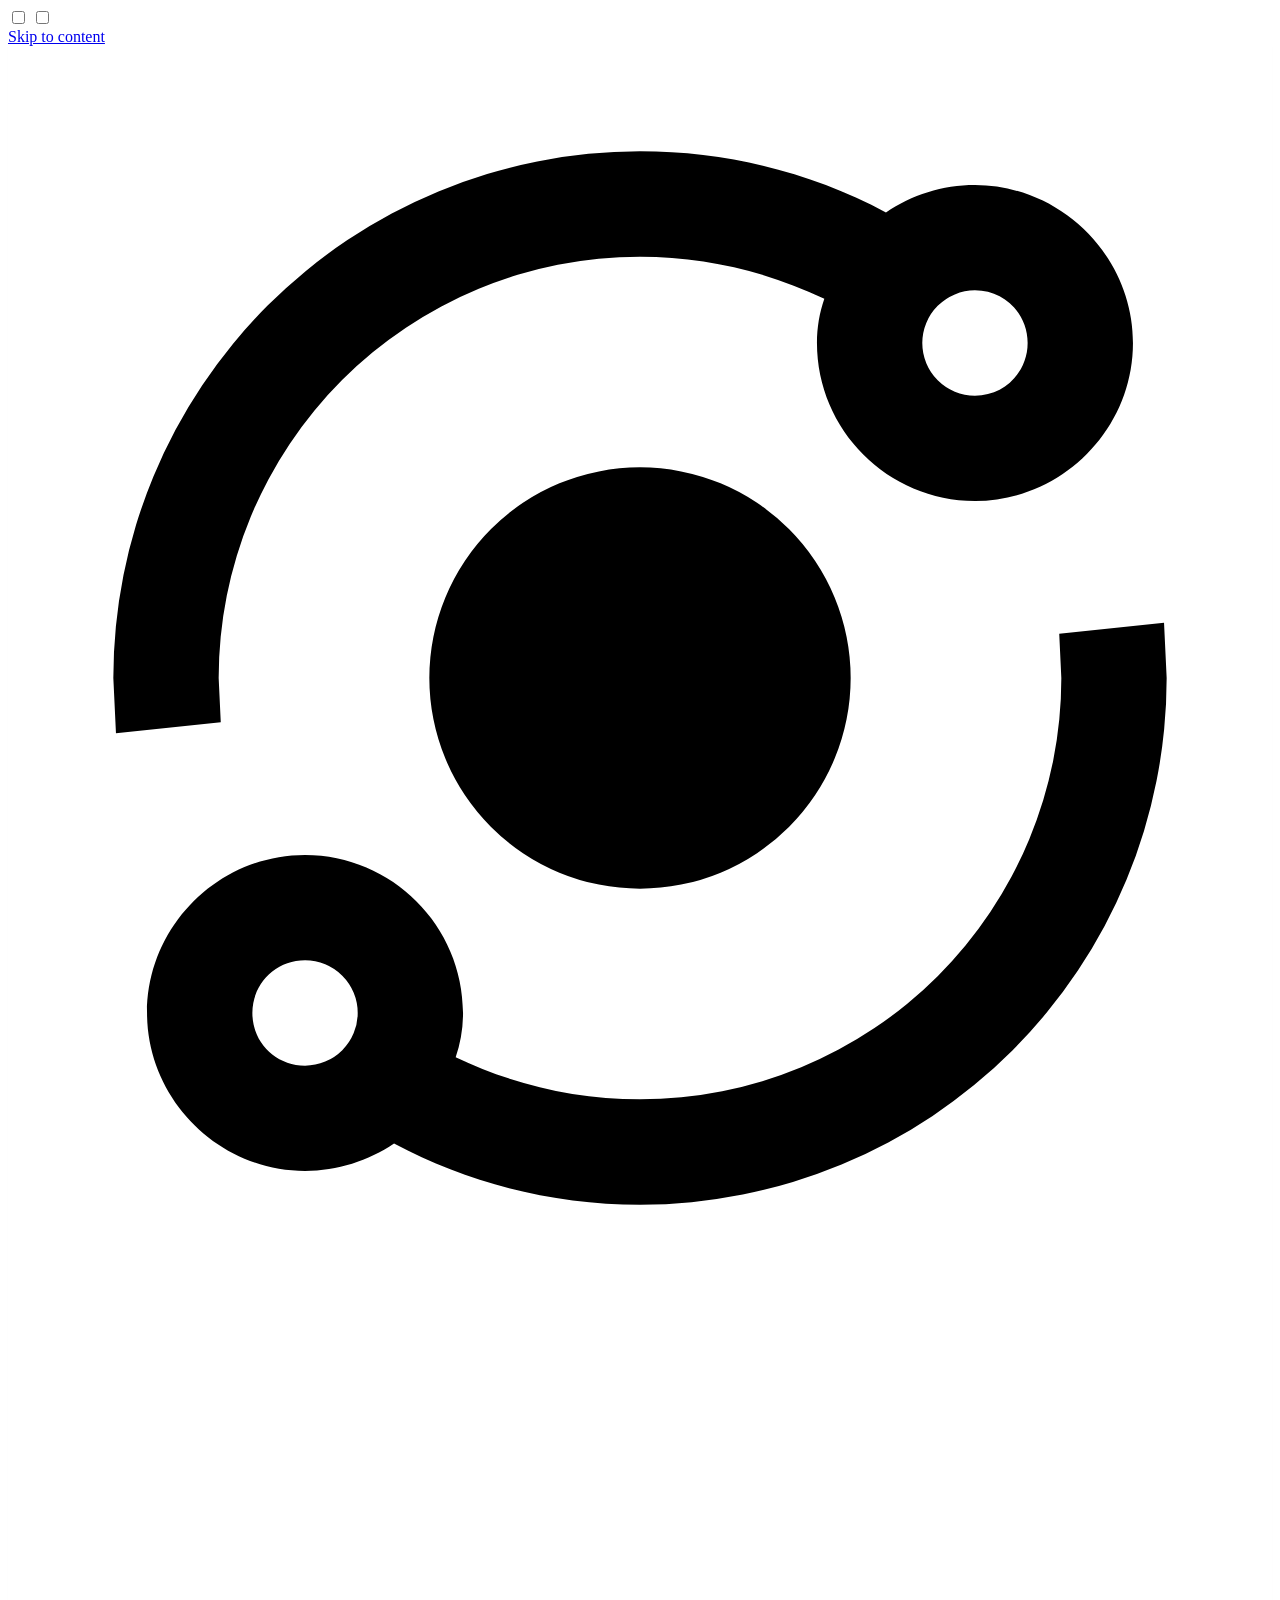
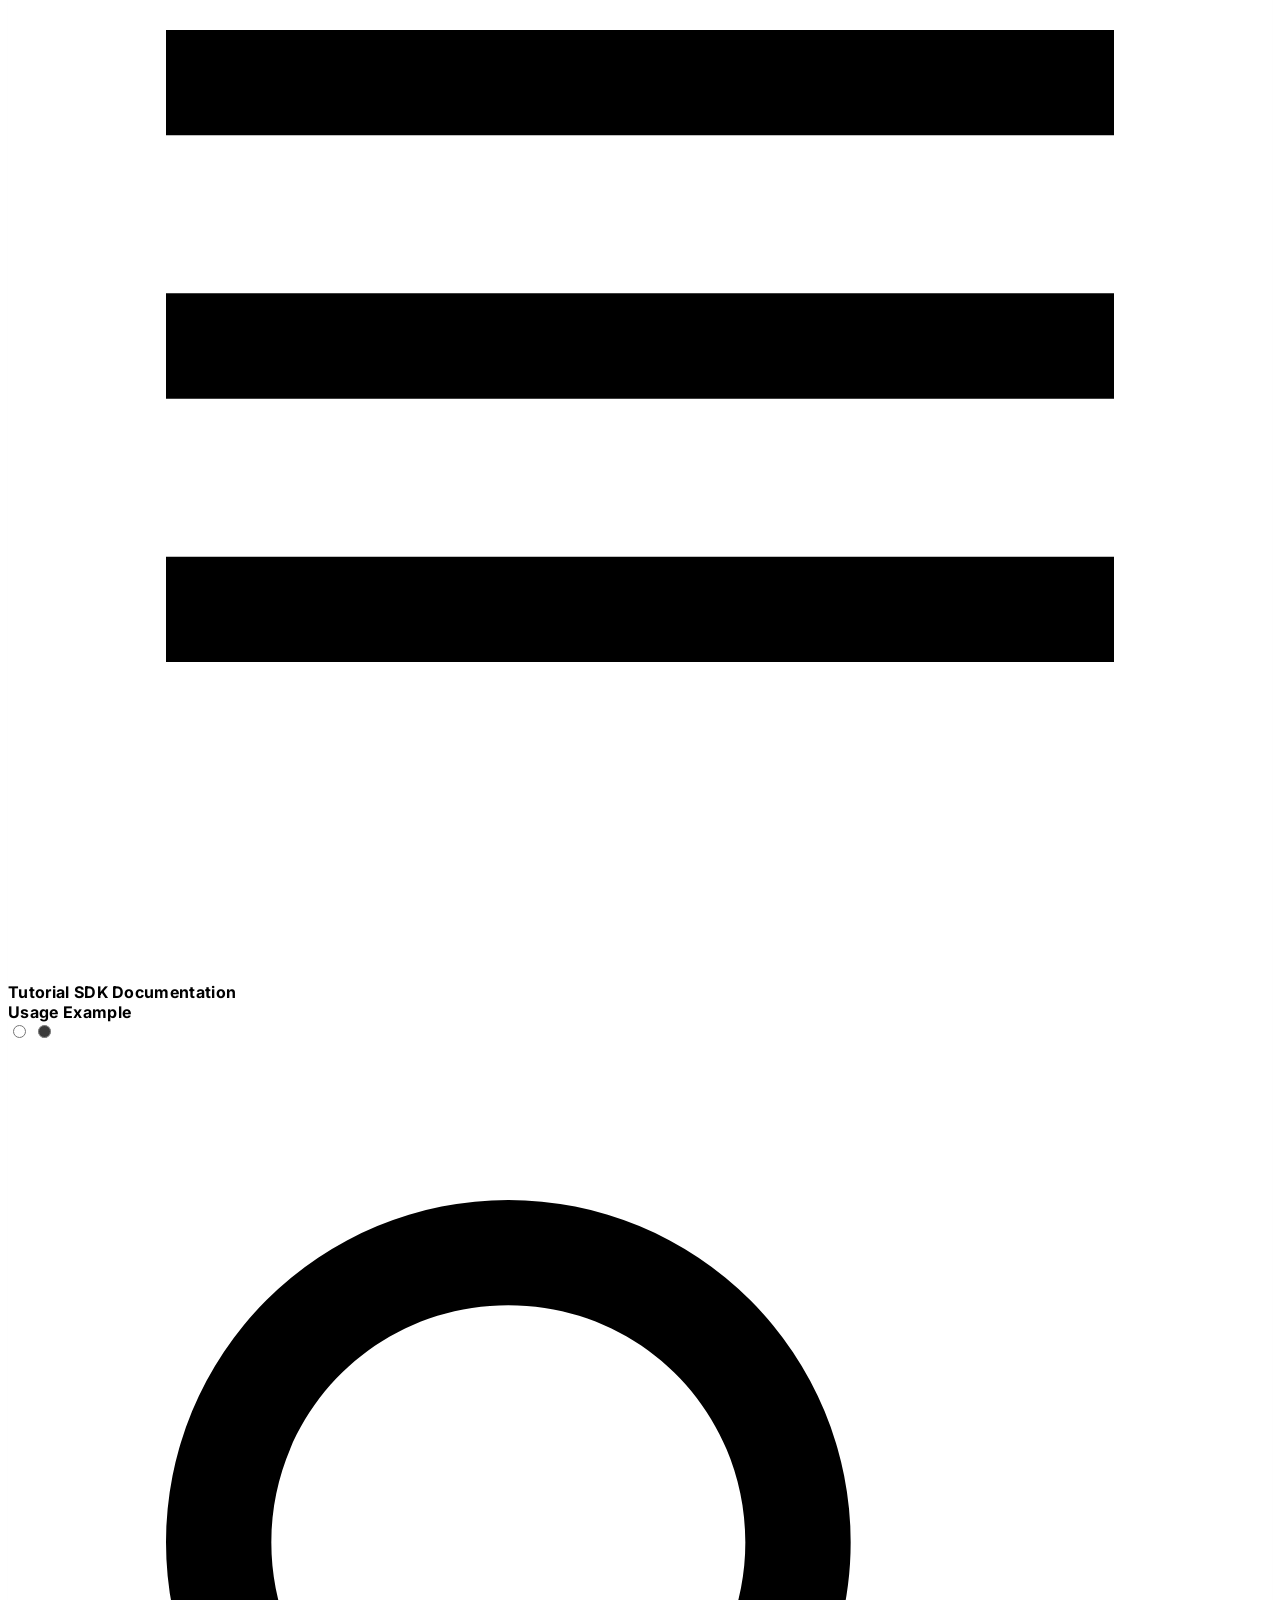
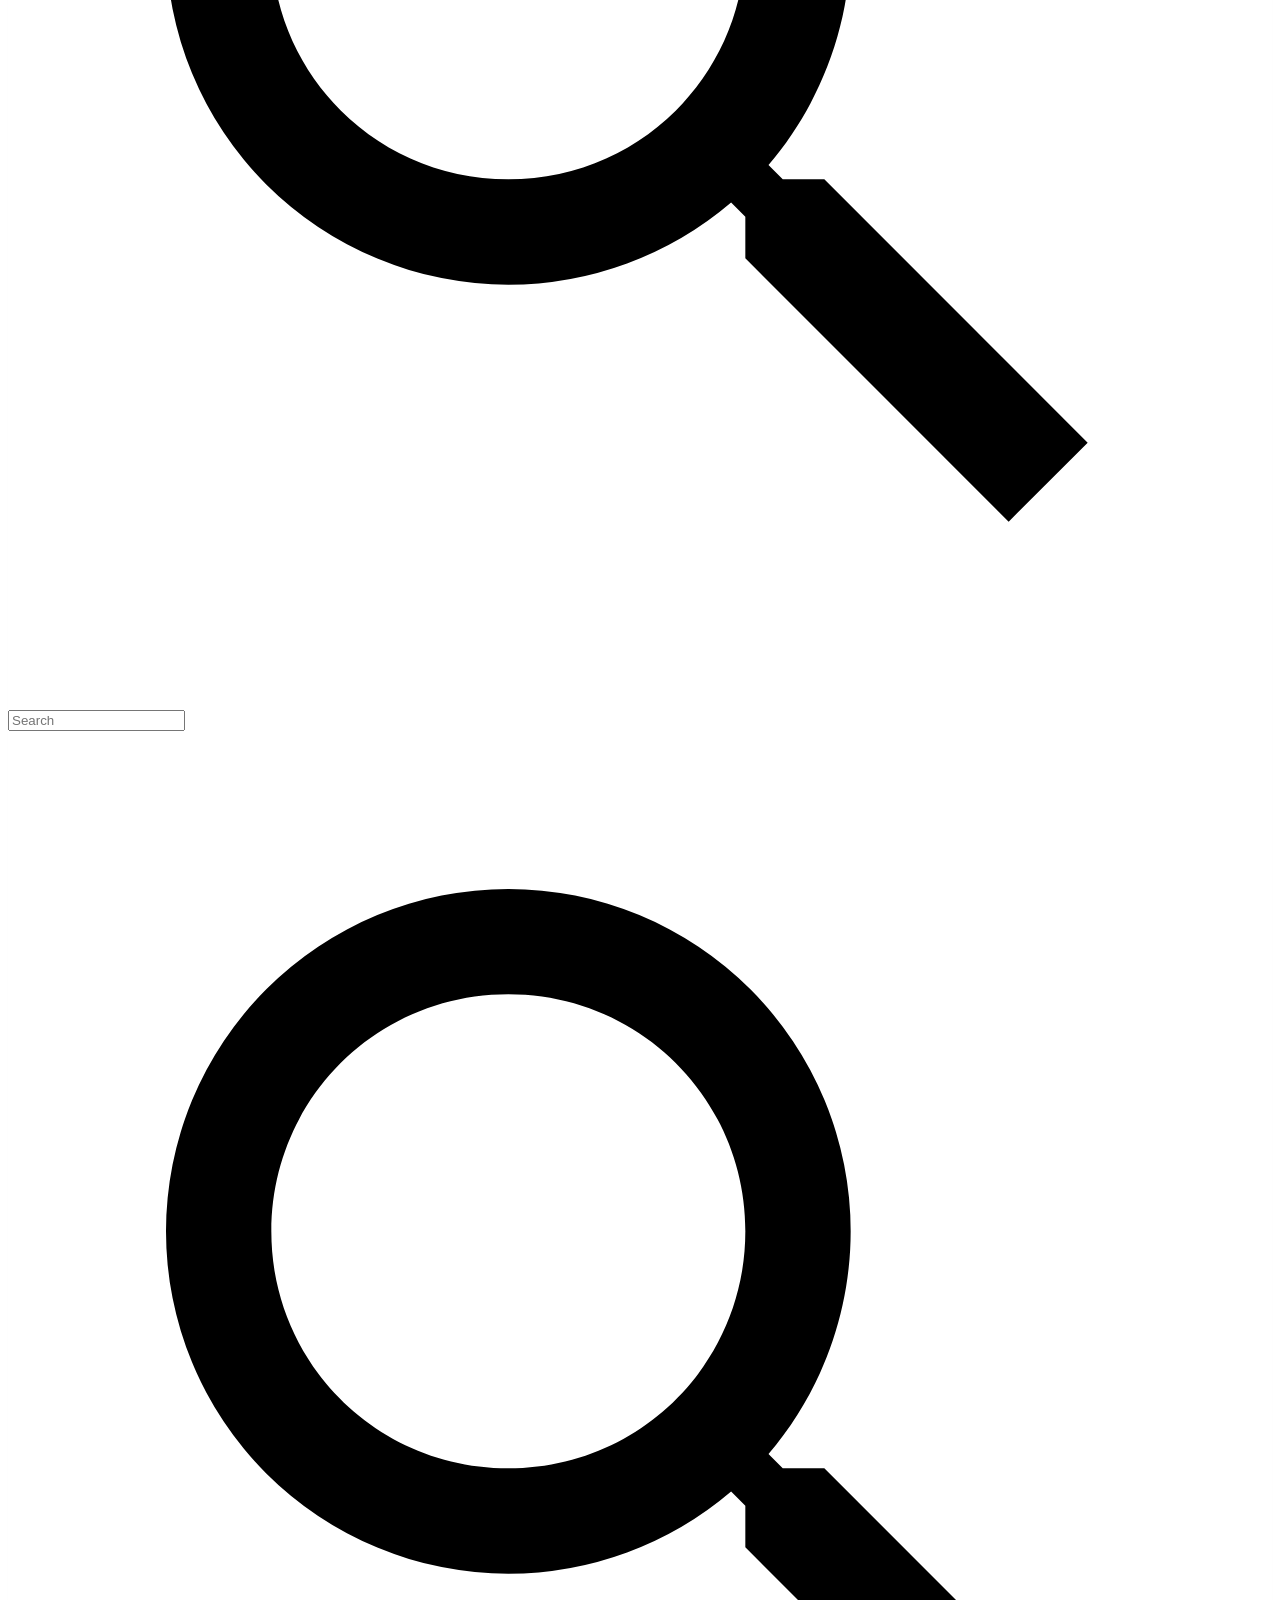
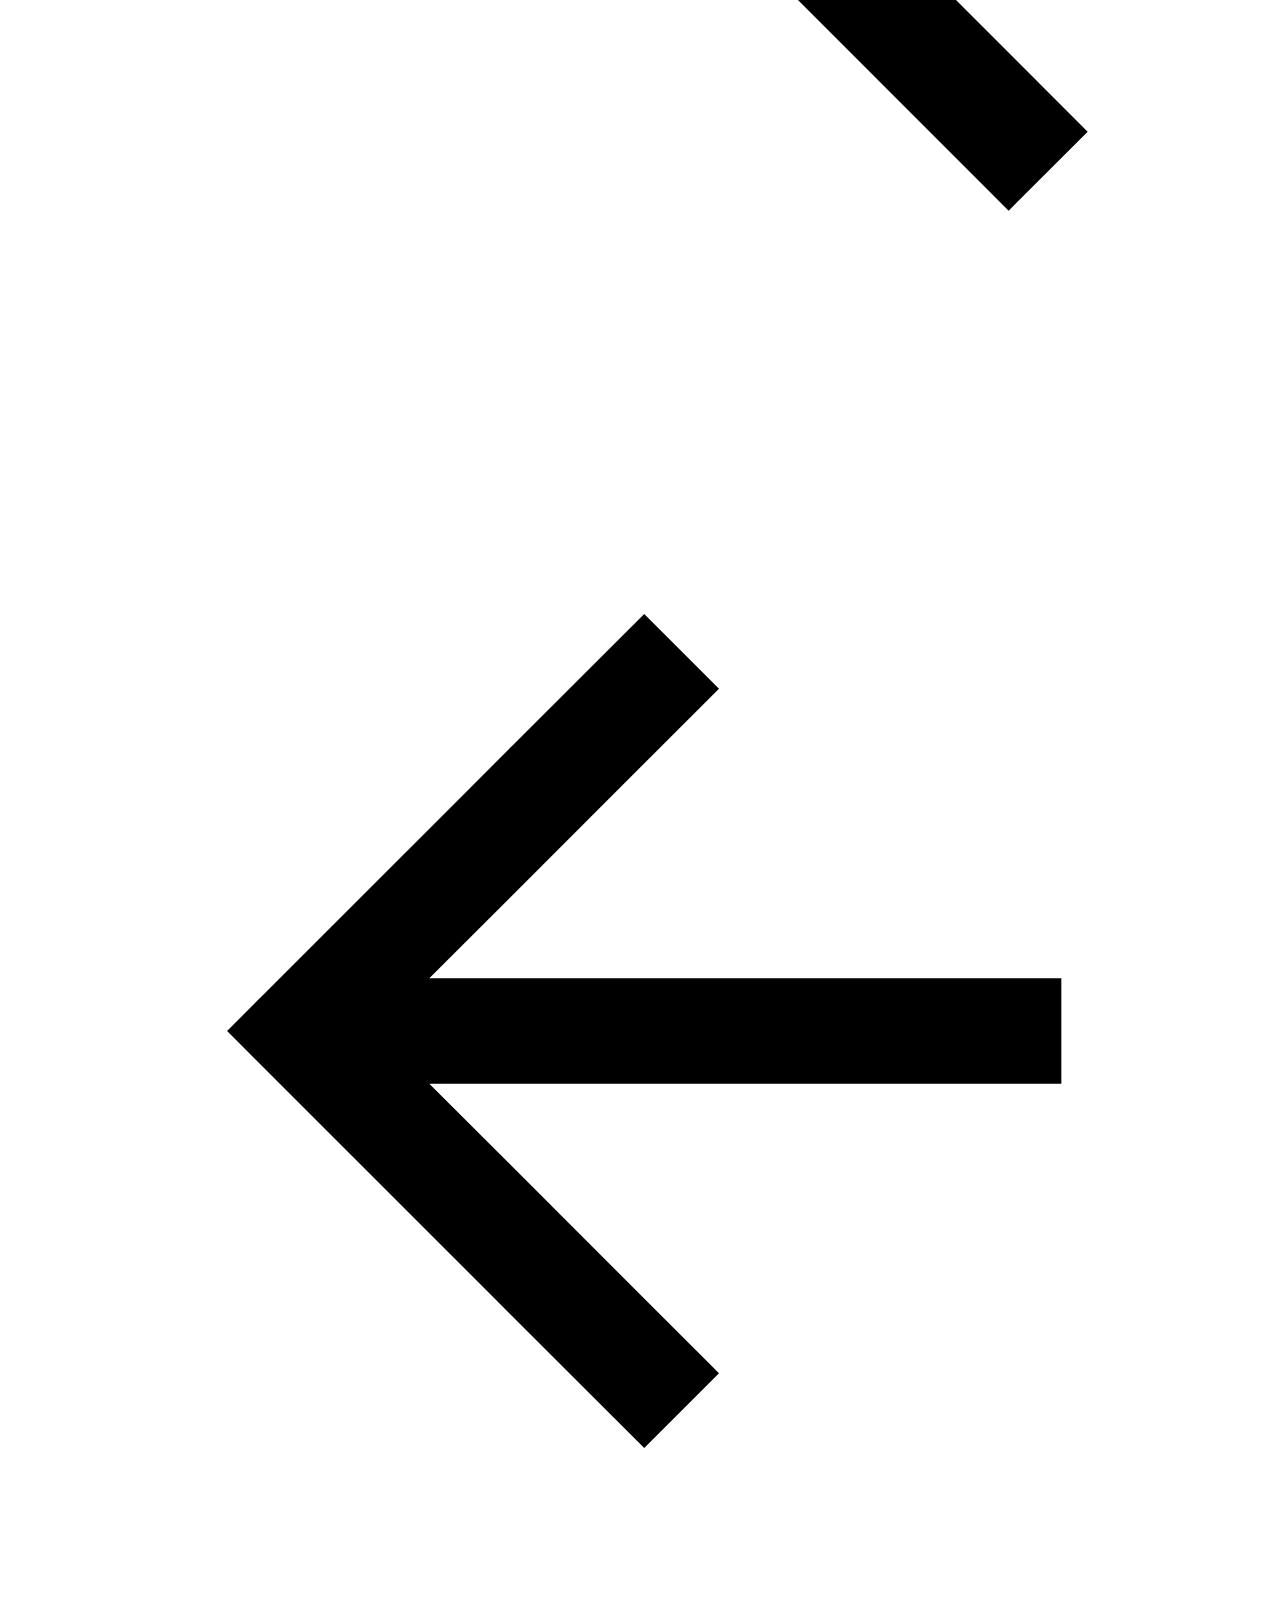
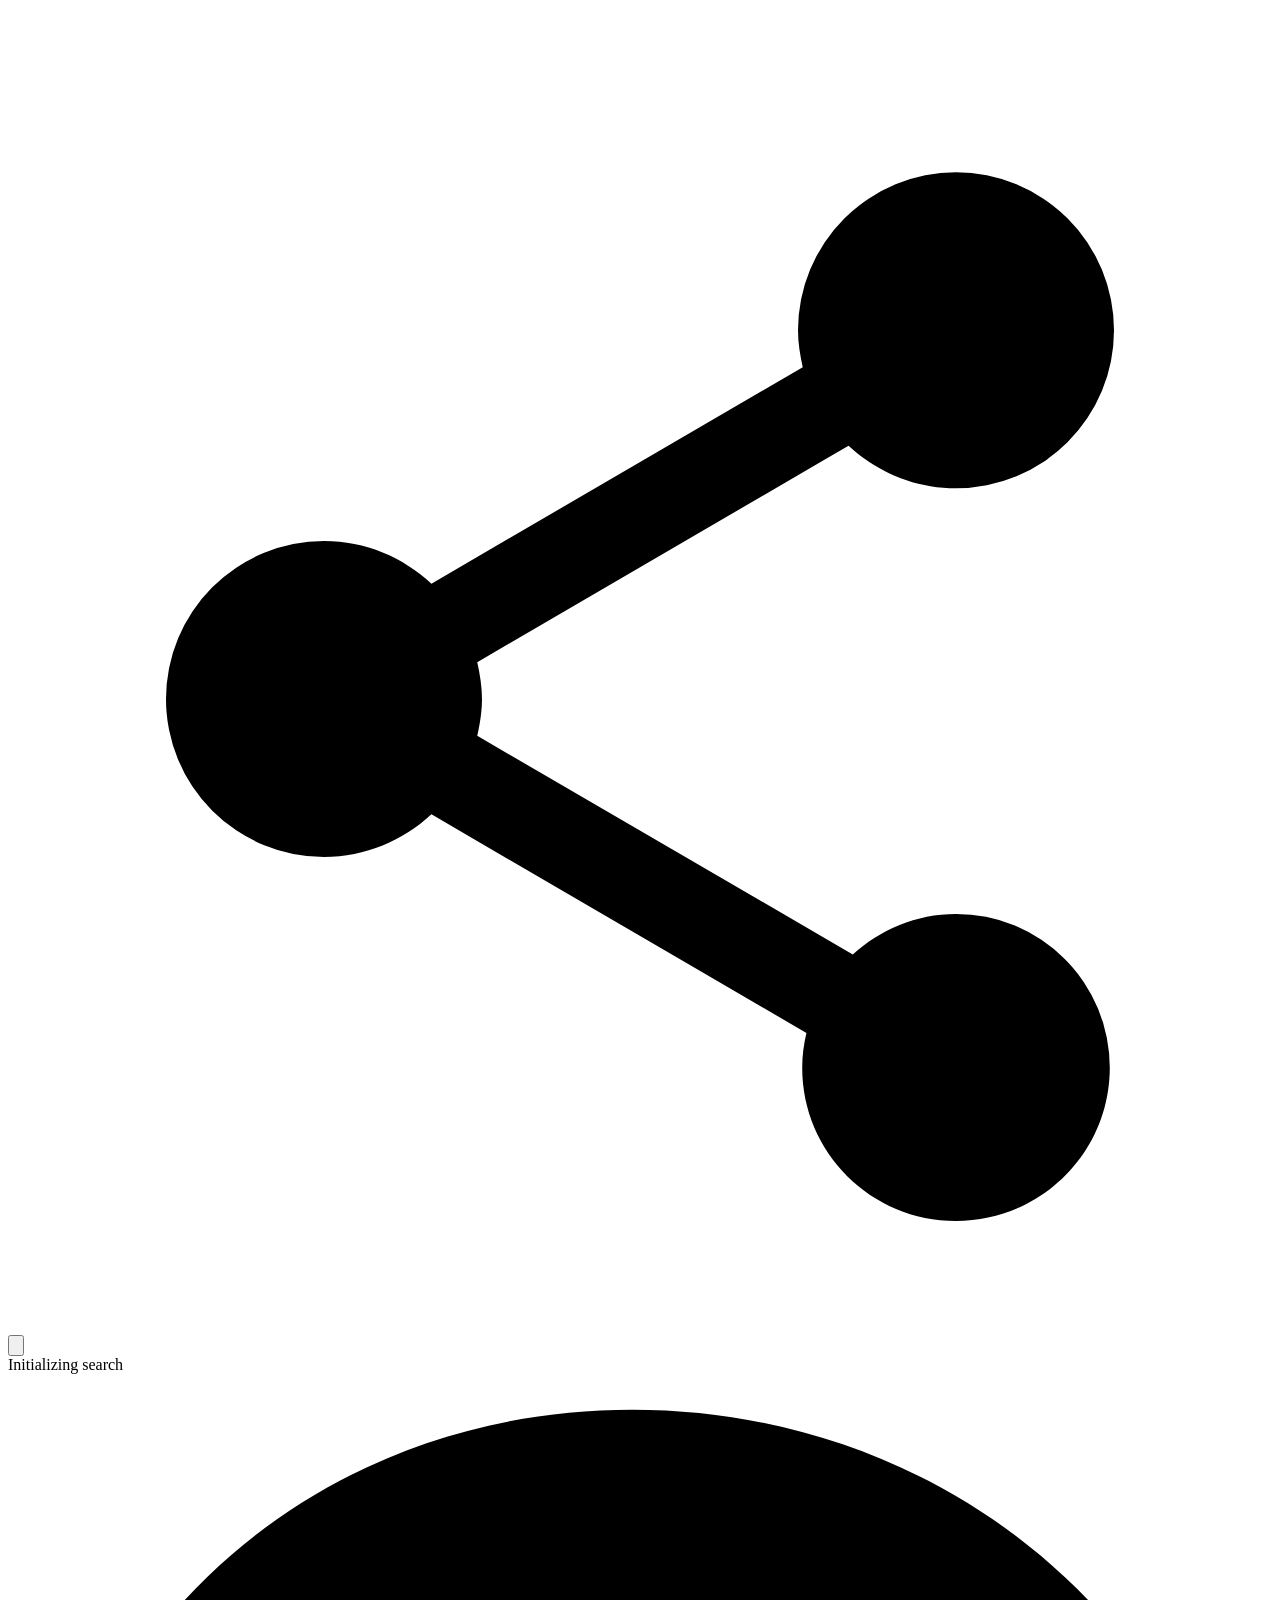
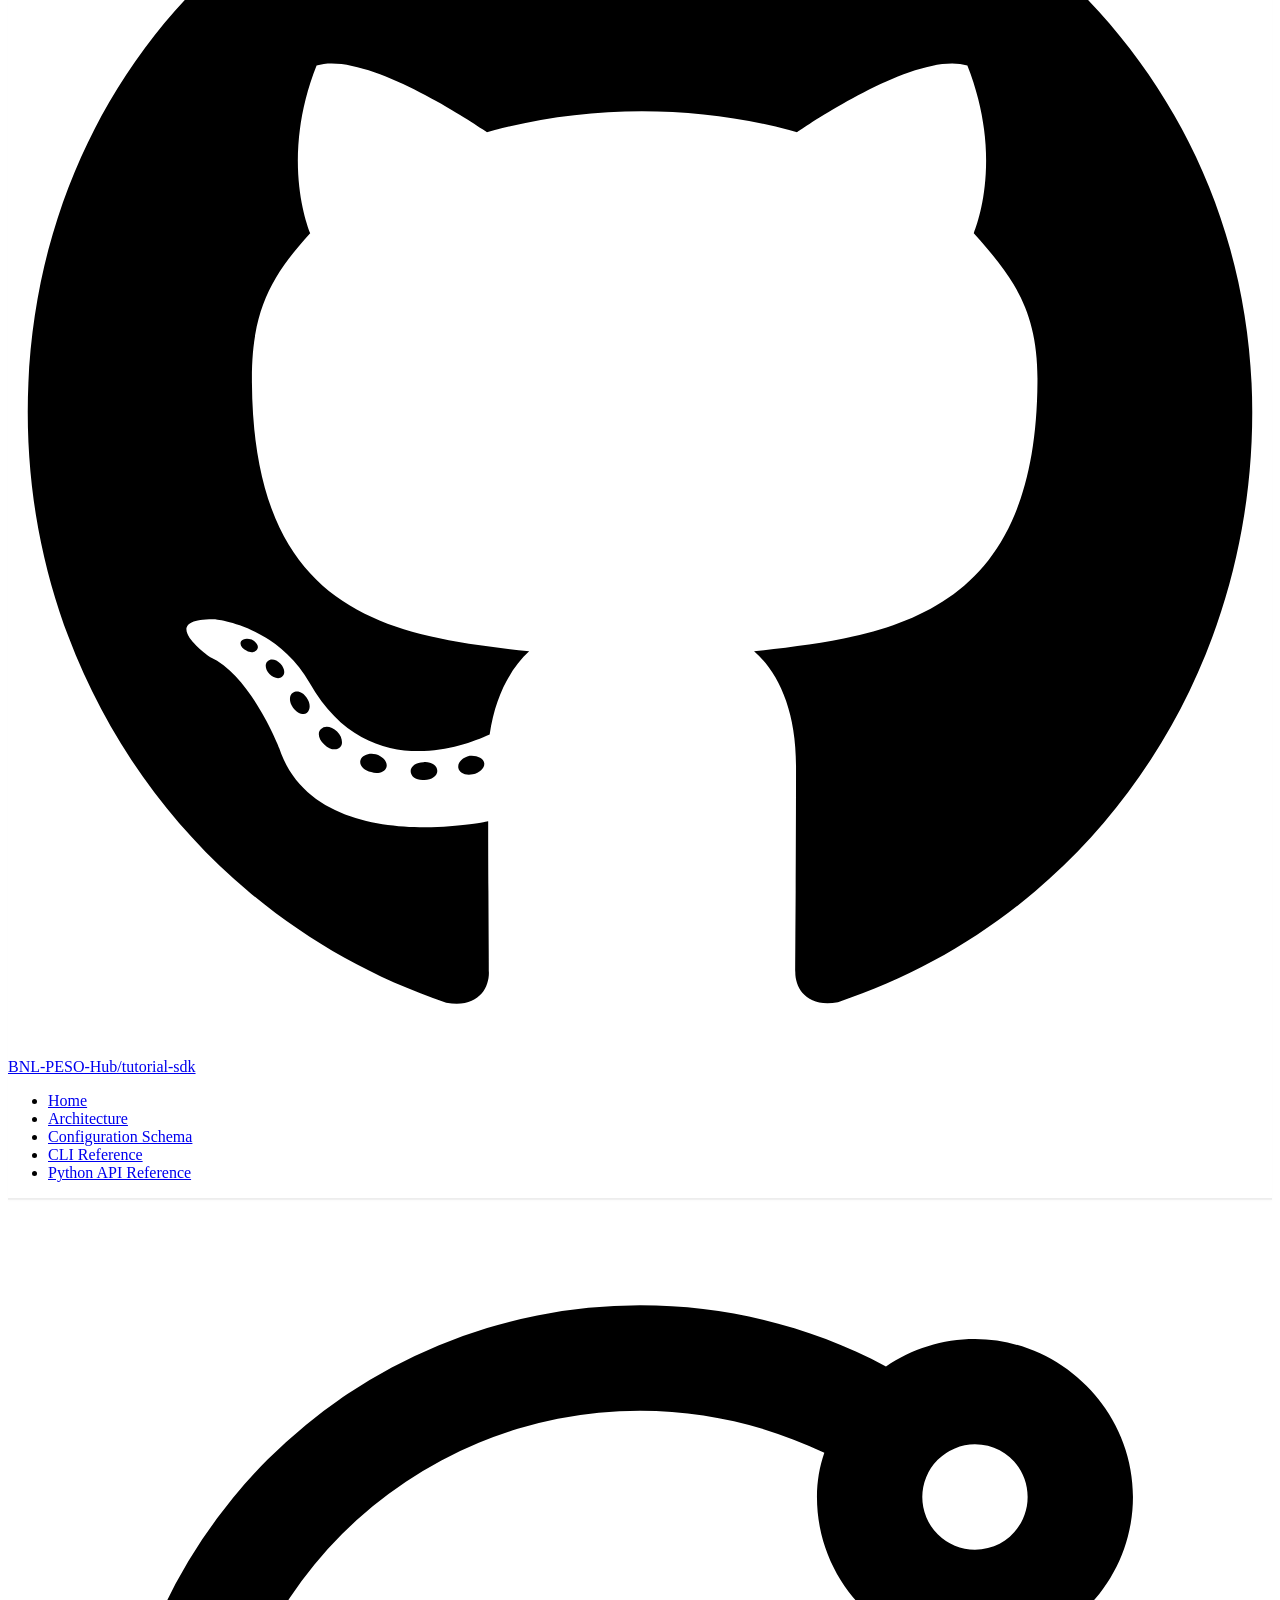
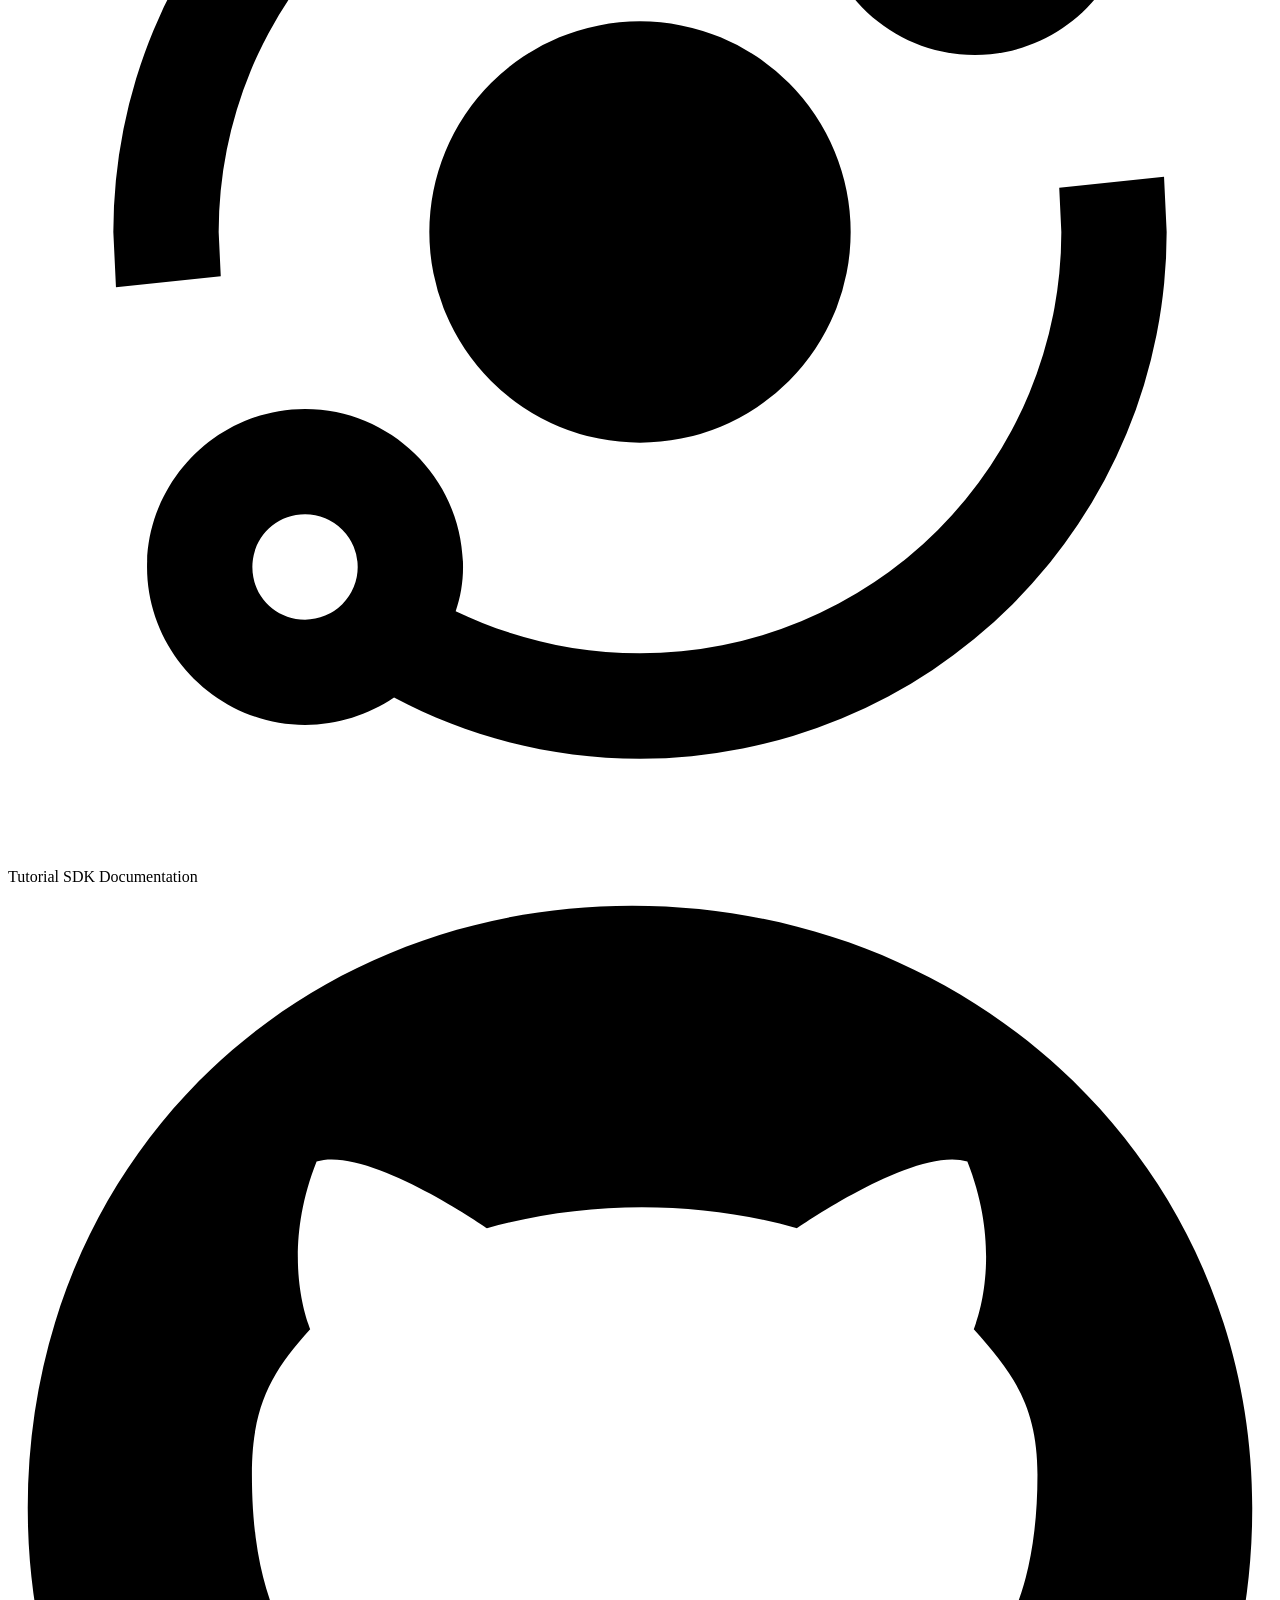
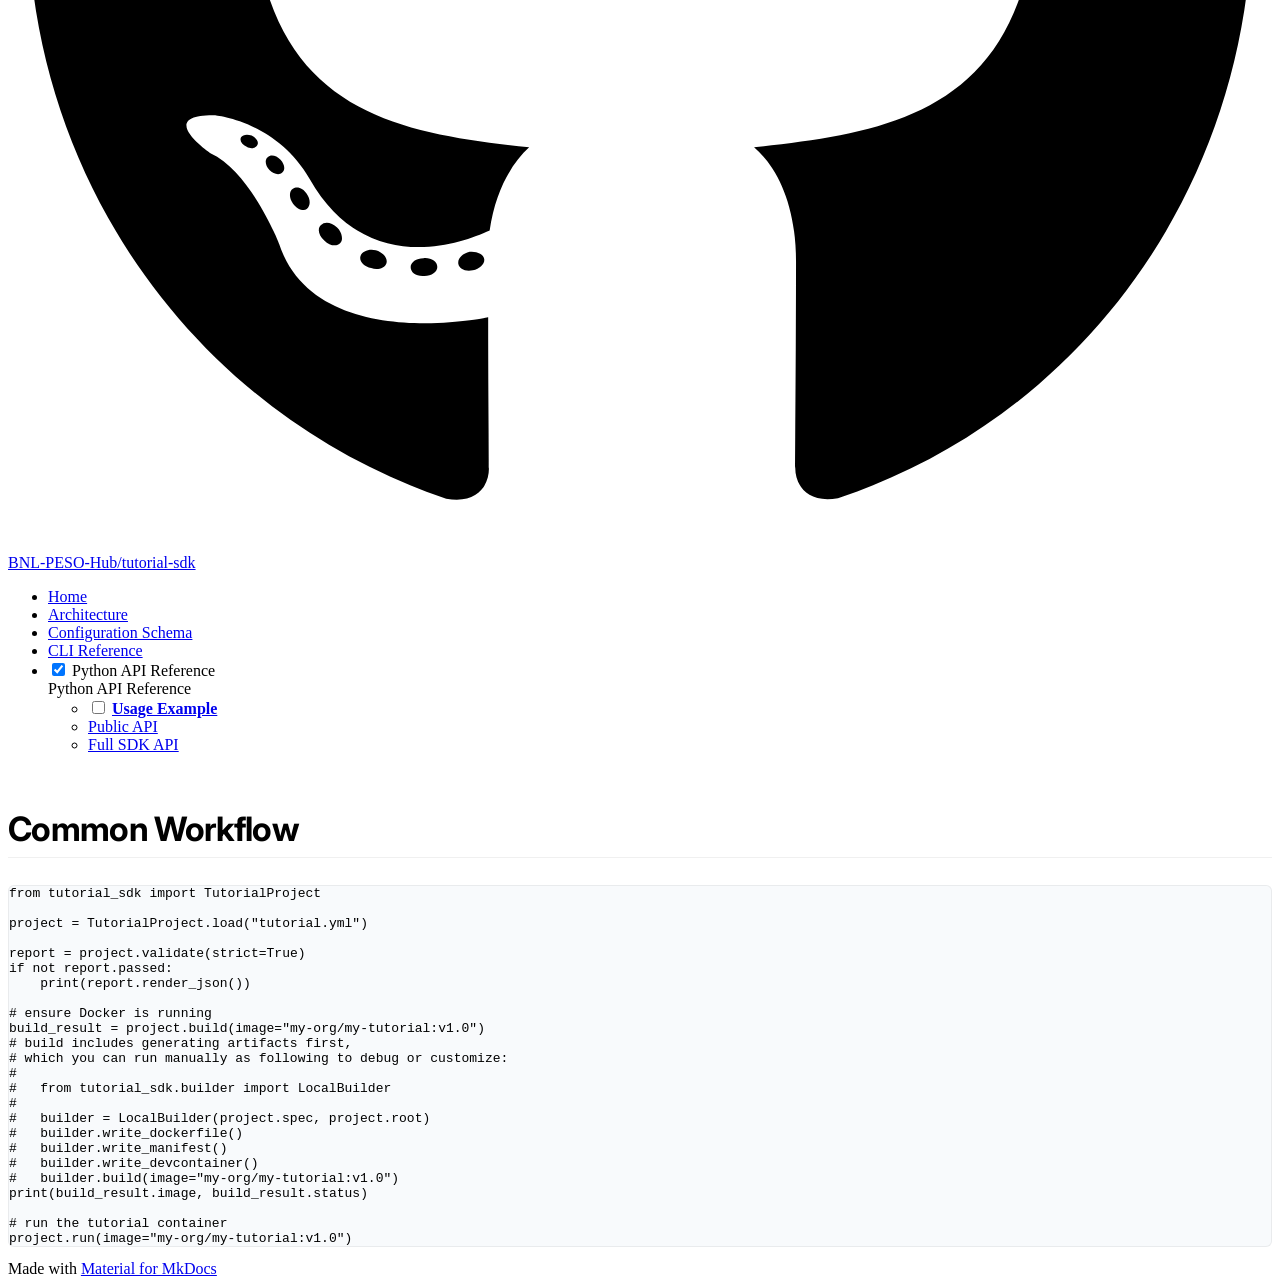
==== commit 44472da6: "Deployed f9df16d with MkDocs version: 1.6.1" ====
--- a/api-example/index.html
+++ b/api-example/index.html
@@ -204,6 +204,18 @@
       
     
     
+      <div class="md-header__source">
+        <a href="https://github.com/BNL-PESO-Hub/tutorial-sdk" title="Go to repository" class="md-source" data-md-component="source">
+  <div class="md-source__icon md-icon">
+    
+    <svg xmlns="http://www.w3.org/2000/svg" viewBox="0 0 512 512"><!--! Font Awesome Free 7.1.0 by @fontawesome - https://fontawesome.com License - https://fontawesome.com/license/free (Icons: CC BY 4.0, Fonts: SIL OFL 1.1, Code: MIT License) Copyright 2025 Fonticons, Inc.--><path d="M173.9 397.4c0 2-2.3 3.6-5.2 3.6-3.3.3-5.6-1.3-5.6-3.6 0-2 2.3-3.6 5.2-3.6 3-.3 5.6 1.3 5.6 3.6m-31.1-4.5c-.7 2 1.3 4.3 4.3 4.9 2.6 1 5.6 0 6.2-2s-1.3-4.3-4.3-5.2c-2.6-.7-5.5.3-6.2 2.3m44.2-1.7c-2.9.7-4.9 2.6-4.6 4.9.3 2 2.9 3.3 5.9 2.6 2.9-.7 4.9-2.6 4.6-4.6-.3-1.9-3-3.2-5.9-2.9M252.8 8C114.1 8 8 113.3 8 252c0 110.9 69.8 205.8 169.5 239.2 12.8 2.3 17.3-5.6 17.3-12.1 0-6.2-.3-40.4-.3-61.4 0 0-70 15-84.7-29.8 0 0-11.4-29.1-27.8-36.6 0 0-22.9-15.7 1.6-15.4 0 0 24.9 2 38.6 25.8 21.9 38.6 58.6 27.5 72.9 20.9 2.3-16 8.8-27.1 16-33.7-55.9-6.2-112.3-14.3-112.3-110.5 0-27.5 7.6-41.3 23.6-58.9-2.6-6.5-11.1-33.3 2.6-67.9 20.9-6.5 69 27 69 27 20-5.6 41.5-8.5 62.8-8.5s42.8 2.9 62.8 8.5c0 0 48.1-33.6 69-27 13.7 34.7 5.2 61.4 2.6 67.9 16 17.7 25.8 31.5 25.8 58.9 0 96.5-58.9 104.2-114.8 110.5 9.2 7.9 17 22.9 17 46.4 0 33.7-.3 75.4-.3 83.6 0 6.5 4.6 14.4 17.3 12.1C436.2 457.8 504 362.9 504 252 504 113.3 391.5 8 252.8 8M105.2 352.9c-1.3 1-1 3.3.7 5.2 1.6 1.6 3.9 2.3 5.2 1 1.3-1 1-3.3-.7-5.2-1.6-1.6-3.9-2.3-5.2-1m-10.8-8.1c-.7 1.3.3 2.9 2.3 3.9 1.6 1 3.6.7 4.3-.7.7-1.3-.3-2.9-2.3-3.9-2-.6-3.6-.3-4.3.7m32.4 35.6c-1.6 1.3-1 4.3 1.3 6.2 2.3 2.3 5.2 2.6 6.5 1 1.3-1.3.7-4.3-1.3-6.2-2.2-2.3-5.2-2.6-6.5-1m-11.4-14.7c-1.6 1-1.6 3.6 0 5.9s4.3 3.3 5.6 2.3c1.6-1.3 1.6-3.9 0-6.2-1.4-2.3-4-3.3-5.6-2"/></svg>
+  </div>
+  <div class="md-source__repository">
+    BNL-PESO-Hub/tutorial-sdk
+  </div>
+</a>
+      </div>
+    
   </nav>
   
     
@@ -348,6 +360,18 @@
     </a>
     Tutorial SDK Documentation
   </label>
+  
+    <div class="md-nav__source">
+      <a href="https://github.com/BNL-PESO-Hub/tutorial-sdk" title="Go to repository" class="md-source" data-md-component="source">
+  <div class="md-source__icon md-icon">
+    
+    <svg xmlns="http://www.w3.org/2000/svg" viewBox="0 0 512 512"><!--! Font Awesome Free 7.1.0 by @fontawesome - https://fontawesome.com License - https://fontawesome.com/license/free (Icons: CC BY 4.0, Fonts: SIL OFL 1.1, Code: MIT License) Copyright 2025 Fonticons, Inc.--><path d="M173.9 397.4c0 2-2.3 3.6-5.2 3.6-3.3.3-5.6-1.3-5.6-3.6 0-2 2.3-3.6 5.2-3.6 3-.3 5.6 1.3 5.6 3.6m-31.1-4.5c-.7 2 1.3 4.3 4.3 4.9 2.6 1 5.6 0 6.2-2s-1.3-4.3-4.3-5.2c-2.6-.7-5.5.3-6.2 2.3m44.2-1.7c-2.9.7-4.9 2.6-4.6 4.9.3 2 2.9 3.3 5.9 2.6 2.9-.7 4.9-2.6 4.6-4.6-.3-1.9-3-3.2-5.9-2.9M252.8 8C114.1 8 8 113.3 8 252c0 110.9 69.8 205.8 169.5 239.2 12.8 2.3 17.3-5.6 17.3-12.1 0-6.2-.3-40.4-.3-61.4 0 0-70 15-84.7-29.8 0 0-11.4-29.1-27.8-36.6 0 0-22.9-15.7 1.6-15.4 0 0 24.9 2 38.6 25.8 21.9 38.6 58.6 27.5 72.9 20.9 2.3-16 8.8-27.1 16-33.7-55.9-6.2-112.3-14.3-112.3-110.5 0-27.5 7.6-41.3 23.6-58.9-2.6-6.5-11.1-33.3 2.6-67.9 20.9-6.5 69 27 69 27 20-5.6 41.5-8.5 62.8-8.5s42.8 2.9 62.8 8.5c0 0 48.1-33.6 69-27 13.7 34.7 5.2 61.4 2.6 67.9 16 17.7 25.8 31.5 25.8 58.9 0 96.5-58.9 104.2-114.8 110.5 9.2 7.9 17 22.9 17 46.4 0 33.7-.3 75.4-.3 83.6 0 6.5 4.6 14.4 17.3 12.1C436.2 457.8 504 362.9 504 252 504 113.3 391.5 8 252.8 8M105.2 352.9c-1.3 1-1 3.3.7 5.2 1.6 1.6 3.9 2.3 5.2 1 1.3-1 1-3.3-.7-5.2-1.6-1.6-3.9-2.3-5.2-1m-10.8-8.1c-.7 1.3.3 2.9 2.3 3.9 1.6 1 3.6.7 4.3-.7.7-1.3-.3-2.9-2.3-3.9-2-.6-3.6-.3-4.3.7m32.4 35.6c-1.6 1.3-1 4.3 1.3 6.2 2.3 2.3 5.2 2.6 6.5 1 1.3-1.3.7-4.3-1.3-6.2-2.2-2.3-5.2-2.6-6.5-1m-11.4-14.7c-1.6 1-1.6 3.6 0 5.9s4.3 3.3 5.6 2.3c1.6-1.3 1.6-3.9 0-6.2-1.4-2.3-4-3.3-5.6-2"/></svg>
+  </div>
+  <div class="md-source__repository">
+    BNL-PESO-Hub/tutorial-sdk
+  </div>
+</a>
+    </div>
   
   <ul class="md-nav__list" data-md-scrollfix>
     
@@ -658,6 +682,9 @@
                 
                   
 
+
+  
+  
 
 
 <h1 id="common-workflow">Common Workflow</h1>
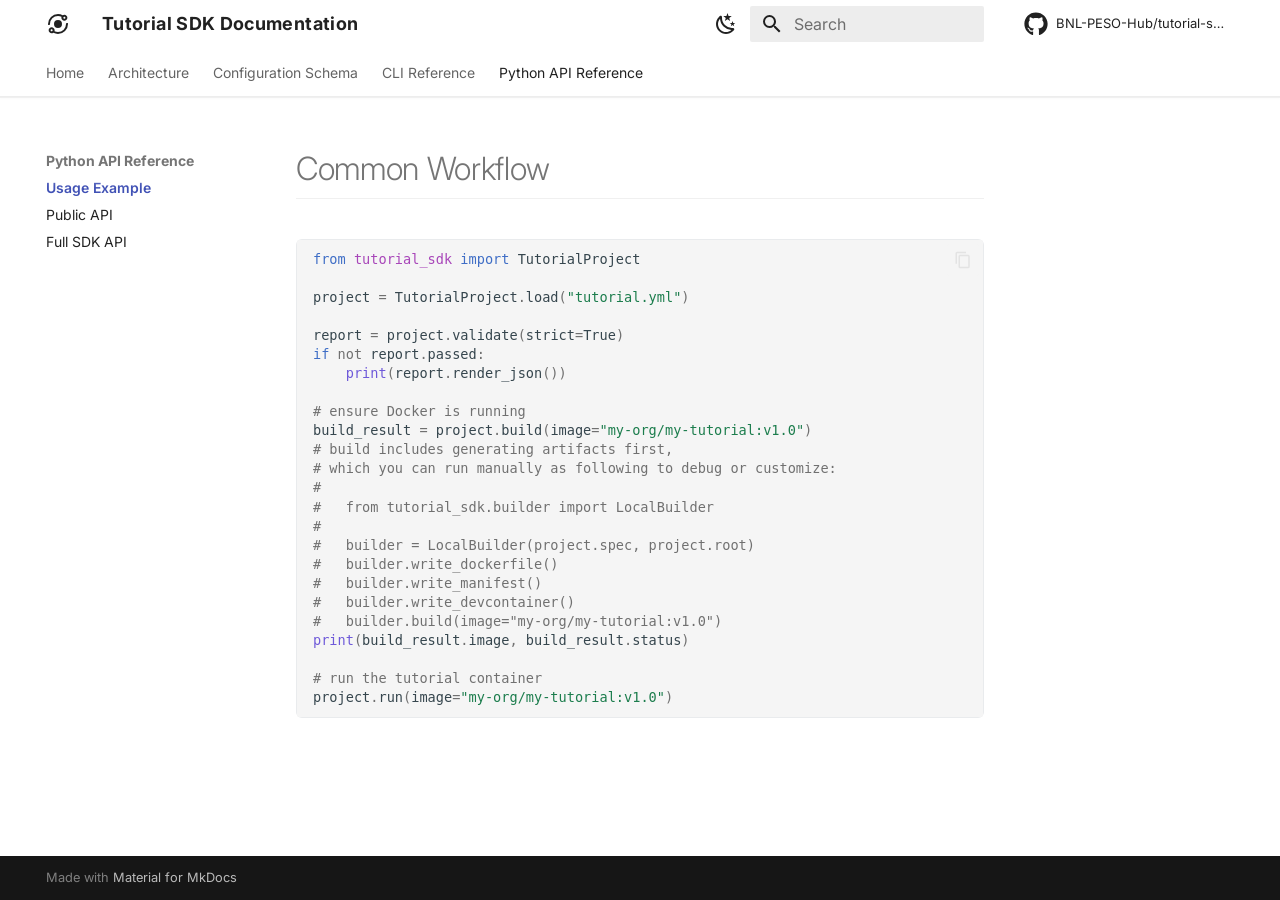
==== commit baa6993b: "Deployed d74148e with MkDocs version: 1.6.1" ====
--- a/api-example/index.html
+++ b/api-example/index.html
@@ -23,7 +23,7 @@
       
       
       <link rel="icon" href="../assets/images/favicon.svg">
-      <meta name="generator" content="mkdocs-1.6.1, mkdocs-material-9.7.6">
+      <meta name="generator" content="mkdocs-1.6.1, mkdocs-material-9.7.7">
     
     
       
@@ -31,7 +31,7 @@
       
     
     
-      <link rel="stylesheet" href="../assets/stylesheets/main.484c7ddc.min.css">
+      <link rel="stylesheet" href="../assets/stylesheets/main.ec1eaa64.min.css">
       
         
         <link rel="stylesheet" href="../assets/stylesheets/palette.ab4e12ef.min.css">
@@ -690,14 +690,14 @@
 <h1 id="common-workflow">Common Workflow</h1>
 <div class="highlight"><pre><span></span><code><span class="kn">from</span><span class="w"> </span><span class="nn">tutorial_sdk</span><span class="w"> </span><span class="kn">import</span> <span class="n">TutorialProject</span>
 
-<span class="n">project</span> <span class="o">=</span> <span class="n">TutorialProject</span><span class="o">.</span><span class="n">load</span><span class="p">(</span><span class="s2">&quot;tutorial.yml&quot;</span><span class="p">)</span>
+<span class="n">project</span> <span class="o">=</span> <span class="n">TutorialProject</span><span class="o">.</span><span class="n">load</span><span class="p">(</span><span class="s2">"tutorial.yml"</span><span class="p">)</span>
 
 <span class="n">report</span> <span class="o">=</span> <span class="n">project</span><span class="o">.</span><span class="n">validate</span><span class="p">(</span><span class="n">strict</span><span class="o">=</span><span class="kc">True</span><span class="p">)</span>
 <span class="k">if</span> <span class="ow">not</span> <span class="n">report</span><span class="o">.</span><span class="n">passed</span><span class="p">:</span>
     <span class="nb">print</span><span class="p">(</span><span class="n">report</span><span class="o">.</span><span class="n">render_json</span><span class="p">())</span>
 
 <span class="c1"># ensure Docker is running</span>
-<span class="n">build_result</span> <span class="o">=</span> <span class="n">project</span><span class="o">.</span><span class="n">build</span><span class="p">(</span><span class="n">image</span><span class="o">=</span><span class="s2">&quot;my-org/my-tutorial:v1.0&quot;</span><span class="p">)</span>
+<span class="n">build_result</span> <span class="o">=</span> <span class="n">project</span><span class="o">.</span><span class="n">build</span><span class="p">(</span><span class="n">image</span><span class="o">=</span><span class="s2">"my-org/my-tutorial:v1.0"</span><span class="p">)</span>
 <span class="c1"># build includes generating artifacts first,</span>
 <span class="c1"># which you can run manually as following to debug or customize:</span>
 <span class="c1">#</span>
@@ -707,11 +707,11 @@
 <span class="c1">#   builder.write_dockerfile()</span>
 <span class="c1">#   builder.write_manifest()</span>
 <span class="c1">#   builder.write_devcontainer()</span>
-<span class="c1">#   builder.build(image=&quot;my-org/my-tutorial:v1.0&quot;)</span>
+<span class="c1">#   builder.build(image="my-org/my-tutorial:v1.0")</span>
 <span class="nb">print</span><span class="p">(</span><span class="n">build_result</span><span class="o">.</span><span class="n">image</span><span class="p">,</span> <span class="n">build_result</span><span class="o">.</span><span class="n">status</span><span class="p">)</span>
 
 <span class="c1"># run the tutorial container</span>
-<span class="n">project</span><span class="o">.</span><span class="n">run</span><span class="p">(</span><span class="n">image</span><span class="o">=</span><span class="s2">&quot;my-org/my-tutorial:v1.0&quot;</span><span class="p">)</span>
+<span class="n">project</span><span class="o">.</span><span class="n">run</span><span class="p">(</span><span class="n">image</span><span class="o">=</span><span class="s2">"my-org/my-tutorial:v1.0"</span><span class="p">)</span>
 </code></pre></div>
 
 
@@ -773,7 +773,7 @@
       <script id="__config" type="application/json">{"annotate": null, "base": "..", "features": ["navigation.instant", "navigation.instant.prefetch", "navigation.tabs", "navigation.tabs.sticky", "navigation.sections", "navigation.top", "navigation.tracking", "navigation.indexes", "search.suggest", "search.highlight", "search.share", "content.code.copy", "content.code.annotate", "content.tabs.link", "toc.follow"], "search": "../assets/javascripts/workers/search.2c215733.min.js", "tags": null, "translations": {"clipboard.copied": "Copied to clipboard", "clipboard.copy": "Copy to clipboard", "search.result.more.one": "1 more on this page", "search.result.more.other": "# more on this page", "search.result.none": "No matching documents", "search.result.one": "1 matching document", "search.result.other": "# matching documents", "search.result.placeholder": "Type to start searching", "search.result.term.missing": "Missing", "select.version": "Select version"}, "version": null}</script>
     
     
-      <script src="../assets/javascripts/bundle.79ae519e.min.js"></script>
+      <script src="../assets/javascripts/bundle.d7400e89.min.js"></script>
       
         <script src="../assets/javascripts/tables.js"></script>
       
--- a/assets/stylesheets/main.ec1eaa64.min.css
+++ b/assets/stylesheets/main.ec1eaa64.min.css
@@ -0,0 +1 @@
+@charset "UTF-8";html{-webkit-text-size-adjust:none;-moz-text-size-adjust:none;text-size-adjust:none;box-sizing:border-box}*,:after,:before{box-sizing:inherit}@media (prefers-reduced-motion){*,:after,:before{transition:none!important}}body{margin:0}a,button,input,label{-webkit-tap-highlight-color:transparent}a{color:inherit;text-decoration:none}hr{border:0;box-sizing:initial;display:block;height:.05rem;overflow:visible;padding:0}small{font-size:80%}sub,sup{line-height:1em}img{border-style:none}table{border-collapse:initial;border-spacing:0}td,th{font-weight:400;vertical-align:top}button{background:#0000;border:0;font-family:inherit;font-size:inherit;margin:0;padding:0}input{border:0;outline:none}:root{--md-primary-fg-color:#4051b5;--md-primary-fg-color--light:#5d6cc0;--md-primary-fg-color--dark:#303fa1;--md-primary-bg-color:#fff;--md-primary-bg-color--light:#ffffffb3;--md-accent-fg-color:#526cfe;--md-accent-fg-color--transparent:#526cfe1a;--md-accent-bg-color:#fff;--md-accent-bg-color--light:#ffffffb3}[data-md-color-scheme=default]{color-scheme:light}[data-md-color-scheme=default] img[src$="#gh-dark-mode-only"],[data-md-color-scheme=default] img[src$="#only-dark"]{display:none}:root,[data-md-color-scheme=default]{--md-hue:225deg;--md-default-fg-color:#000000de;--md-default-fg-color--light:#0000008a;--md-default-fg-color--lighter:#00000052;--md-default-fg-color--lightest:#00000012;--md-default-bg-color:#fff;--md-default-bg-color--light:#ffffffb3;--md-default-bg-color--lighter:#ffffff4d;--md-default-bg-color--lightest:#ffffff1f;--md-code-fg-color:#36464e;--md-code-bg-color:#f5f5f5;--md-code-bg-color--light:#f5f5f5b3;--md-code-bg-color--lighter:#f5f5f54d;--md-code-hl-color:#4287ff;--md-code-hl-color--light:#4287ff1a;--md-code-hl-number-color:#d52a2a;--md-code-hl-special-color:#db1457;--md-code-hl-function-color:#a846b9;--md-code-hl-constant-color:#6e59d9;--md-code-hl-keyword-color:#3f6ec6;--md-code-hl-string-color:#1c7d4d;--md-code-hl-name-color:var(--md-code-fg-color);--md-code-hl-operator-color:var(--md-default-fg-color--light);--md-code-hl-punctuation-color:var(--md-default-fg-color--light);--md-code-hl-comment-color:var(--md-default-fg-color--light);--md-code-hl-generic-color:var(--md-default-fg-color--light);--md-code-hl-variable-color:var(--md-default-fg-color--light);--md-typeset-color:var(--md-default-fg-color);--md-typeset-a-color:var(--md-primary-fg-color);--md-typeset-del-color:#f5503d26;--md-typeset-ins-color:#0bd57026;--md-typeset-kbd-color:#fafafa;--md-typeset-kbd-accent-color:#fff;--md-typeset-kbd-border-color:#b8b8b8;--md-typeset-mark-color:#ffff0080;--md-typeset-table-color:#0000001f;--md-typeset-table-color--light:rgba(0,0,0,.035);--md-admonition-fg-color:var(--md-default-fg-color);--md-admonition-bg-color:var(--md-default-bg-color);--md-warning-fg-color:#000000de;--md-warning-bg-color:#ff9;--md-footer-fg-color:#fff;--md-footer-fg-color--light:#ffffffb3;--md-footer-fg-color--lighter:#ffffff73;--md-footer-bg-color:#000000de;--md-footer-bg-color--dark:#00000052;--md-shadow-z1:0 0.2rem 0.5rem #0000000d,0 0 0.05rem #0000001a;--md-shadow-z2:0 0.2rem 0.5rem #0000001a,0 0 0.05rem #00000040;--md-shadow-z3:0 0.2rem 0.5rem #0003,0 0 0.05rem #00000059}.md-icon svg{fill:currentcolor;display:block;height:1.2rem;width:1.2rem}body{-webkit-font-smoothing:antialiased;-moz-osx-font-smoothing:grayscale;--md-text-font-family:var(--md-text-font,_),-apple-system,BlinkMacSystemFont,Helvetica,Arial,sans-serif;--md-code-font-family:var(--md-code-font,_),SFMono-Regular,Consolas,Menlo,monospace}aside,body,input{font-feature-settings:"kern","liga";color:var(--md-typeset-color);font-family:var(--md-text-font-family)}code,kbd,pre{font-feature-settings:"kern";font-family:var(--md-code-font-family)}:root{--md-typeset-table-sort-icon:url('data:image/svg+xml;charset=utf-8,<svg xmlns="http://www.w3.org/2000/svg" viewBox="0 0 24 24"><path d="m18 21-4-4h3V7h-3l4-4 4 4h-3v10h3M2 19v-2h10v2M2 13v-2h7v2M2 7V5h4v2z"/></svg>');--md-typeset-table-sort-icon--asc:url('data:image/svg+xml;charset=utf-8,<svg xmlns="http://www.w3.org/2000/svg" viewBox="0 0 24 24"><path d="M19 17h3l-4 4-4-4h3V3h2M2 17h10v2H2M6 5v2H2V5m0 6h7v2H2z"/></svg>');--md-typeset-table-sort-icon--desc:url('data:image/svg+xml;charset=utf-8,<svg xmlns="http://www.w3.org/2000/svg" viewBox="0 0 24 24"><path d="M19 7h3l-4-4-4 4h3v14h2M2 17h10v2H2M6 5v2H2V5m0 6h7v2H2z"/></svg>')}.md-typeset{-webkit-print-color-adjust:exact;color-adjust:exact;font-size:.8rem;line-height:1.6;overflow-wrap:break-word}@media print{.md-typeset{font-size:.68rem}}.md-typeset blockquote,.md-typeset dl,.md-typeset figure,.md-typeset ol,.md-typeset pre,.md-typeset ul{margin-bottom:1em;margin-top:1em}.md-typeset h1{color:var(--md-default-fg-color--light);font-size:2em;line-height:1.3;margin:0 0 1.25em}.md-typeset h1,.md-typeset h2{font-weight:300;letter-spacing:-.01em}.md-typeset h2{font-size:1.5625em;line-height:1.4;margin:1.6em 0 .64em}.md-typeset h3{font-size:1.25em;font-weight:400;letter-spacing:-.01em;line-height:1.5;margin:1.6em 0 .8em}.md-typeset h2+h3{margin-top:.8em}.md-typeset h4{font-weight:700;letter-spacing:-.01em;margin:1em 0}.md-typeset h5,.md-typeset h6{color:var(--md-default-fg-color--light);font-size:.8em;font-weight:700;letter-spacing:-.01em;margin:1.25em 0}.md-typeset h5{text-transform:uppercase}.md-typeset h5 code{text-transform:none}.md-typeset hr{border-bottom:.05rem solid var(--md-default-fg-color--lightest);display:flow-root;margin:1.5em 0}.md-typeset a{color:var(--md-typeset-a-color);word-break:break-word}.md-typeset a,.md-typeset a:before{transition:color 125ms}.md-typeset a:focus,.md-typeset a:hover{color:var(--md-accent-fg-color)}.md-typeset a:focus code,.md-typeset a:hover code{background-color:var(--md-accent-fg-color--transparent);color:var(--md-accent-fg-color)}.md-typeset a code{color:var(--md-typeset-a-color)}.md-typeset a.focus-visible{outline-color:var(--md-accent-fg-color);outline-offset:.2rem}.md-typeset code,.md-typeset kbd,.md-typeset pre{color:var(--md-code-fg-color);direction:ltr;font-variant-ligatures:none;transition:background-color 125ms}@media print{.md-typeset code,.md-typeset kbd,.md-typeset pre{white-space:pre-wrap}}.md-typeset code{background-color:var(--md-code-bg-color);border-radius:.1rem;-webkit-box-decoration-break:clone;box-decoration-break:clone;font-size:.85em;padding:0 .2941176471em;transition:color 125ms,background-color 125ms;word-break:break-word}.md-typeset code:not(.focus-visible){-webkit-tap-highlight-color:transparent;outline:none}.md-typeset pre{display:flow-root;line-height:1.4;position:relative}.md-typeset pre>code{-webkit-box-decoration-break:slice;box-decoration-break:slice;box-shadow:none;display:block;margin:0;outline-color:var(--md-accent-fg-color);overflow:auto;padding:.7720588235em 1.1764705882em;scrollbar-color:var(--md-default-fg-color--lighter) #0000;scrollbar-width:thin;touch-action:auto;word-break:normal}.md-typeset pre>code:hover{scrollbar-color:var(--md-accent-fg-color) #0000}.md-typeset pre>code::-webkit-scrollbar{height:.2rem;width:.2rem}.md-typeset pre>code::-webkit-scrollbar-thumb{background-color:var(--md-default-fg-color--lighter)}.md-typeset pre>code::-webkit-scrollbar-thumb:hover{background-color:var(--md-accent-fg-color)}.md-typeset kbd{background-color:var(--md-typeset-kbd-color);border-radius:.1rem;box-shadow:0 .1rem 0 .05rem var(--md-typeset-kbd-border-color),0 .1rem 0 var(--md-typeset-kbd-border-color),0 -.1rem .2rem var(--md-typeset-kbd-accent-color) inset;color:var(--md-default-fg-color);display:inline-block;font-size:.75em;padding:0 .6666666667em;vertical-align:text-top;word-break:break-word}.md-typeset mark{background-color:var(--md-typeset-mark-color);-webkit-box-decoration-break:clone;box-decoration-break:clone;color:inherit;word-break:break-word}.md-typeset abbr{cursor:help;text-decoration:none}.md-typeset [data-preview],.md-typeset abbr{border-bottom:.05rem dotted var(--md-default-fg-color--light)}.md-typeset small{opacity:.75}[dir=ltr] .md-typeset sub,[dir=ltr] .md-typeset sup{margin-left:.078125em}[dir=rtl] .md-typeset sub,[dir=rtl] .md-typeset sup{margin-right:.078125em}[dir=ltr] .md-typeset blockquote{padding-left:.6rem}[dir=rtl] .md-typeset blockquote{padding-right:.6rem}[dir=ltr] .md-typeset blockquote{border-left:.2rem solid var(--md-default-fg-color--lighter)}[dir=rtl] .md-typeset blockquote{border-right:.2rem solid var(--md-default-fg-color--lighter)}.md-typeset blockquote{color:var(--md-default-fg-color--light);margin-left:0;margin-right:0}.md-typeset ul{list-style-type:disc}.md-typeset ul[type]{list-style-type:revert-layer}[dir=ltr] .md-typeset ol,[dir=ltr] .md-typeset ul{margin-left:.625em}[dir=rtl] .md-typeset ol,[dir=rtl] .md-typeset ul{margin-right:.625em}.md-typeset ol,.md-typeset ul{padding:0}.md-typeset ol:not([hidden]),.md-typeset ul:not([hidden]){display:flow-root}.md-typeset ol ol,.md-typeset ul ol{list-style-type:lower-alpha}.md-typeset ol ol ol,.md-typeset ul ol ol{list-style-type:lower-roman}.md-typeset ol ol ol ol,.md-typeset ul ol ol ol{list-style-type:upper-alpha}.md-typeset ol ol ol ol ol,.md-typeset ul ol ol ol ol{list-style-type:upper-roman}.md-typeset ol[type],.md-typeset ul[type]{list-style-type:revert-layer}[dir=ltr] .md-typeset ol li,[dir=ltr] .md-typeset ul li{margin-left:1.25em}[dir=rtl] .md-typeset ol li,[dir=rtl] .md-typeset ul li{margin-right:1.25em}.md-typeset ol li,.md-typeset ul li{margin-bottom:.5em}.md-typeset ol li blockquote,.md-typeset ol li p,.md-typeset ul li blockquote,.md-typeset ul li p{margin:.5em 0}.md-typeset ol li:last-child,.md-typeset ul li:last-child{margin-bottom:0}[dir=ltr] .md-typeset ol li ol,[dir=ltr] .md-typeset ol li ul,[dir=ltr] .md-typeset ul li ol,[dir=ltr] .md-typeset ul li ul{margin-left:.625em}[dir=rtl] .md-typeset ol li ol,[dir=rtl] .md-typeset ol li ul,[dir=rtl] .md-typeset ul li ol,[dir=rtl] .md-typeset ul li ul{margin-right:.625em}.md-typeset ol li ol,.md-typeset ol li ul,.md-typeset ul li ol,.md-typeset ul li ul{margin-bottom:.5em;margin-top:.5em}[dir=ltr] .md-typeset dd{margin-left:1.875em}[dir=rtl] .md-typeset dd{margin-right:1.875em}.md-typeset dd{margin-bottom:1.5em;margin-top:1em}.md-typeset img,.md-typeset svg,.md-typeset video{height:auto;max-width:100%}.md-typeset img[align=left]{margin:1em 1em 1em 0}.md-typeset img[align=right]{margin:1em 0 1em 1em}.md-typeset img[align]:only-child{margin-top:0}.md-typeset figure{display:flow-root;margin:1em auto;max-width:100%;text-align:center;width:fit-content}.md-typeset figure img{display:block;margin:0 auto}.md-typeset figcaption{font-style:italic;margin:1em auto;max-width:24rem}.md-typeset iframe{max-width:100%}.md-typeset table:not([class]){background-color:var(--md-default-bg-color);border:.05rem solid var(--md-typeset-table-color);border-radius:.1rem;display:inline-block;font-size:.64rem;max-width:100%;overflow:auto;touch-action:auto}@media print{.md-typeset table:not([class]){display:table}}.md-typeset table:not([class])+*{margin-top:1.5em}.md-typeset table:not([class]) td>:first-child,.md-typeset table:not([class]) th>:first-child{margin-top:0}.md-typeset table:not([class]) td>:last-child,.md-typeset table:not([class]) th>:last-child{margin-bottom:0}.md-typeset table:not([class]) td:not([align]),.md-typeset table:not([class]) th:not([align]){text-align:left}[dir=rtl] .md-typeset table:not([class]) td:not([align]),[dir=rtl] .md-typeset table:not([class]) th:not([align]){text-align:right}.md-typeset table:not([class]) th{font-weight:700;min-width:5rem;padding:.9375em 1.25em;vertical-align:top}.md-typeset table:not([class]) td{border-top:.05rem solid var(--md-typeset-table-color);padding:.9375em 1.25em;vertical-align:top}.md-typeset table:not([class]) tbody tr{transition:background-color 125ms}.md-typeset table:not([class]) tbody tr:hover{background-color:var(--md-typeset-table-color--light);box-shadow:0 .05rem 0 var(--md-default-bg-color) inset}.md-typeset table:not([class]) a{word-break:normal}.md-typeset table th[role=columnheader]{cursor:pointer}[dir=ltr] .md-typeset table th[role=columnheader]:after{margin-left:.5em}[dir=rtl] .md-typeset table th[role=columnheader]:after{margin-right:.5em}.md-typeset table th[role=columnheader]:after{content:"";display:inline-block;height:1.2em;-webkit-mask-image:var(--md-typeset-table-sort-icon);mask-image:var(--md-typeset-table-sort-icon);-webkit-mask-repeat:no-repeat;mask-repeat:no-repeat;-webkit-mask-size:contain;mask-size:contain;transition:background-color 125ms;vertical-align:text-bottom;width:1.2em}.md-typeset table th[role=columnheader]:hover:after{background-color:var(--md-default-fg-color--lighter)}.md-typeset table th[role=columnheader][aria-sort=ascending]:after{background-color:var(--md-default-fg-color--light);-webkit-mask-image:var(--md-typeset-table-sort-icon--asc);mask-image:var(--md-typeset-table-sort-icon--asc)}.md-typeset table th[role=columnheader][aria-sort=descending]:after{background-color:var(--md-default-fg-color--light);-webkit-mask-image:var(--md-typeset-table-sort-icon--desc);mask-image:var(--md-typeset-table-sort-icon--desc)}.md-typeset__scrollwrap{margin:1em -.8rem;overflow-x:auto;touch-action:auto}.md-typeset__table{display:inline-block;margin-bottom:.5em;padding:0 .8rem}@media print{.md-typeset__table{display:block}}html .md-typeset__table table{display:table;margin:0;overflow:hidden;width:100%}@media screen and (max-width:44.984375em){.md-content__inner>pre{margin:1em -.8rem}.md-content__inner>pre code{border-radius:0}}.md-typeset .md-author{border-radius:100%;display:block;flex-shrink:0;height:1.6rem;overflow:hidden;position:relative;transition:color 125ms,transform 125ms;width:1.6rem}.md-typeset .md-author img{display:block}.md-typeset .md-author--more{background:var(--md-default-fg-color--lightest);color:var(--md-default-fg-color--lighter);font-size:.6rem;font-weight:700;line-height:1.6rem;text-align:center}.md-typeset .md-author--long{height:2.4rem;width:2.4rem}.md-typeset a.md-author{transform:scale(1)}.md-typeset a.md-author img{border-radius:100%;filter:grayscale(100%) opacity(75%);transition:filter 125ms}.md-typeset a.md-author:focus,.md-typeset a.md-author:hover{transform:scale(1.1);z-index:1}.md-typeset a.md-author:focus img,.md-typeset a.md-author:hover img{filter:grayscale(0)}.md-banner{background-color:var(--md-footer-bg-color);color:var(--md-footer-fg-color);overflow:auto}@media print{.md-banner{display:none}}.md-banner--warning{background-color:var(--md-warning-bg-color);color:var(--md-warning-fg-color)}.md-banner__inner{font-size:.7rem;margin:.6rem auto;padding:0 .8rem}[dir=ltr] .md-banner__button{float:right}[dir=rtl] .md-banner__button{float:left}.md-banner__button{color:inherit;cursor:pointer;transition:opacity .25s}.no-js .md-banner__button{display:none}.md-banner__button:hover{opacity:.7}html{font-size:125%;height:100%;overflow-x:hidden}@media screen and (min-width:100em){html{font-size:137.5%}}@media screen and (min-width:125em){html{font-size:150%}}body{background-color:var(--md-default-bg-color);display:flex;flex-direction:column;font-size:.5rem;min-height:100%;position:relative;width:100%}@media print{body{display:block}}@media screen and (max-width:59.984375em){body[data-md-scrolllock]{position:fixed}}.md-grid{margin-left:auto;margin-right:auto;max-width:61rem}.md-container{display:flex;flex-direction:column;flex-grow:1}@media print{.md-container{display:block}}.md-main{flex-grow:1}.md-main__inner{display:flex;height:100%;margin-top:1.5rem}.md-ellipsis{overflow:hidden;text-overflow:ellipsis}.md-toggle{display:none}.md-option{height:0;opacity:0;position:absolute;width:0}.md-option:checked+label:not([hidden]){display:block}.md-option.focus-visible+label{outline-color:var(--md-accent-fg-color);outline-style:auto}.md-skip{background-color:var(--md-default-fg-color);border-radius:.1rem;color:var(--md-default-bg-color);font-size:.64rem;margin:.5rem;opacity:0;outline-color:var(--md-accent-fg-color);padding:.3rem .5rem;position:fixed;transform:translateY(.4rem);z-index:-1}.md-skip:focus{opacity:1;transform:translateY(0);transition:transform .25s cubic-bezier(.4,0,.2,1),opacity 175ms 75ms;z-index:10}@page{margin:25mm}:root{--md-clipboard-icon:url('data:image/svg+xml;charset=utf-8,<svg xmlns="http://www.w3.org/2000/svg" viewBox="0 0 24 24"><path d="M19 21H8V7h11m0-2H8a2 2 0 0 0-2 2v14a2 2 0 0 0 2 2h11a2 2 0 0 0 2-2V7a2 2 0 0 0-2-2m-3-4H4a2 2 0 0 0-2 2v14h2V3h12z"/></svg>')}.md-clipboard{border-radius:.1rem;color:var(--md-default-fg-color--lightest);cursor:pointer;height:1.5em;outline-color:var(--md-accent-fg-color);outline-offset:.1rem;transition:color .25s;width:1.5em;z-index:1}@media print{.md-clipboard{display:none}}.md-clipboard:not(.focus-visible){-webkit-tap-highlight-color:transparent;outline:none}:hover>.md-clipboard{color:var(--md-default-fg-color--light)}.md-clipboard:focus,.md-clipboard:hover{color:var(--md-accent-fg-color)}.md-clipboard:after{background-color:currentcolor;content:"";display:block;height:1.125em;margin:0 auto;-webkit-mask-image:var(--md-clipboard-icon);mask-image:var(--md-clipboard-icon);-webkit-mask-position:center;mask-position:center;-webkit-mask-repeat:no-repeat;mask-repeat:no-repeat;-webkit-mask-size:contain;mask-size:contain;width:1.125em}.md-clipboard--inline{cursor:pointer}.md-clipboard--inline code{transition:color .25s,background-color .25s}.md-clipboard--inline:focus code,.md-clipboard--inline:hover code{background-color:var(--md-accent-fg-color--transparent);color:var(--md-accent-fg-color)}:root{--md-code-select-icon:url('data:image/svg+xml;charset=utf-8,<svg xmlns="http://www.w3.org/2000/svg" viewBox="0 0 24 24"><path d="M19 19h-4v2h4c1.1 0 2-.9 2-2v-4h-2m0-12h-4v2h4v4h2V5c0-1.1-.9-2-2-2M5 5h4V3H5c-1.1 0-2 .9-2 2v4h2m0 6H3v4c0 1.1.9 2 2 2h4v-2H5zm2-4h2v2H7zm4 0h2v2h-2zm4 0h2v2h-2zM7 7h2v2H7zm4 0h2v2h-2zm4 0h2v2h-2zm-8 8h2v2H7zm4 0h2v2h-2zm4 0h2v2h-2z"/></svg>');--md-code-copy-icon:url('data:image/svg+xml;charset=utf-8,<svg xmlns="http://www.w3.org/2000/svg" viewBox="0 0 24 24"><path d="M19 21H8V7h11m0-2H8a2 2 0 0 0-2 2v14a2 2 0 0 0 2 2h11a2 2 0 0 0 2-2V7a2 2 0 0 0-2-2m-3-4H4a2 2 0 0 0-2 2v14h2V3h12z"/></svg>')}.md-typeset .md-code__content{display:grid}.md-code__nav{background-color:var(--md-code-bg-color--lighter);border-radius:.1rem;display:flex;gap:.2rem;padding:.2rem;position:absolute;right:.25em;top:.25em;transition:background-color .25s;z-index:1}:hover>.md-code__nav{background-color:var(--md-code-bg-color--light)}.md-code__button{color:var(--md-default-fg-color--lightest);cursor:pointer;display:block;height:1.5em;outline-color:var(--md-accent-fg-color);outline-offset:.1rem;transition:color .25s;width:1.5em}:hover>*>.md-code__button{color:var(--md-default-fg-color--light)}.md-code__button.focus-visible,.md-code__button:hover{color:var(--md-accent-fg-color)}.md-code__button--active{color:var(--md-default-fg-color)!important}.md-code__button:after{background-color:currentcolor;content:"";display:block;height:1.125em;margin:0 auto;-webkit-mask-position:center;mask-position:center;-webkit-mask-repeat:no-repeat;mask-repeat:no-repeat;-webkit-mask-size:contain;mask-size:contain;width:1.125em}.md-code__button[data-md-type=select]:after{-webkit-mask-image:var(--md-code-select-icon);mask-image:var(--md-code-select-icon)}.md-code__button[data-md-type=copy]:after{-webkit-mask-image:var(--md-code-copy-icon);mask-image:var(--md-code-copy-icon)}@keyframes consent{0%{opacity:0;transform:translateY(100%)}to{opacity:1;transform:translateY(0)}}@keyframes overlay{0%{opacity:0}to{opacity:1}}.md-consent__overlay{animation:overlay .25s both;-webkit-backdrop-filter:blur(.1rem);backdrop-filter:blur(.1rem);background-color:#0000008a;height:100%;opacity:1;position:fixed;top:0;width:100%;z-index:5}.md-consent__inner{animation:consent .5s cubic-bezier(.1,.7,.1,1) both;background-color:var(--md-default-bg-color);border:0;border-radius:.1rem;bottom:0;box-shadow:0 0 .2rem #0000001a,0 .2rem .4rem #0003;max-height:100%;overflow:auto;padding:0;position:fixed;width:100%;z-index:5}.md-consent__form{padding:.8rem}.md-consent__settings{display:none;margin:1em 0}input:checked+.md-consent__settings{display:block}.md-consent__controls{margin-bottom:.8rem}.md-typeset .md-consent__controls .md-button{display:inline}@media screen and (max-width:44.984375em){.md-typeset .md-consent__controls .md-button{display:block;margin-top:.4rem;text-align:center;width:100%}}.md-consent label{cursor:pointer}.md-content{flex-grow:1;min-width:0}.md-content__inner{margin:0 .8rem 1.2rem;padding-top:.6rem}@media screen and (min-width:76.25em){[dir=ltr] .md-sidebar--primary:not([hidden])~.md-content>.md-content__inner{margin-left:1.2rem}[dir=ltr] .md-sidebar--secondary:not([hidden])~.md-content>.md-content__inner,[dir=rtl] .md-sidebar--primary:not([hidden])~.md-content>.md-content__inner{margin-right:1.2rem}[dir=rtl] .md-sidebar--secondary:not([hidden])~.md-content>.md-content__inner{margin-left:1.2rem}}.md-content__inner:before{content:"";display:block;height:.4rem}.md-content__inner>:last-child{margin-bottom:0}[dir=ltr] .md-content__button{float:right}[dir=rtl] .md-content__button{float:left}[dir=ltr] .md-content__button{margin-left:.4rem}[dir=rtl] .md-content__button{margin-right:.4rem}.md-content__button{margin:.4rem 0;padding:0}@media print{.md-content__button{display:none}}.md-typeset .md-content__button{color:var(--md-default-fg-color--lighter)}.md-content__button svg{display:inline;vertical-align:top}[dir=rtl] .md-content__button svg{transform:scaleX(-1)}[dir=ltr] .md-dialog{right:.8rem}[dir=rtl] .md-dialog{left:.8rem}.md-dialog{background-color:var(--md-default-fg-color);border-radius:.1rem;bottom:.8rem;box-shadow:var(--md-shadow-z3);min-width:11.1rem;opacity:0;padding:.4rem .6rem;pointer-events:none;position:fixed;transform:translateY(100%);transition:transform 0ms .4s,opacity .4s;z-index:4}@media print{.md-dialog{display:none}}.md-dialog--active{opacity:1;pointer-events:auto;transform:translateY(0);transition:transform .4s cubic-bezier(.075,.85,.175,1),opacity .4s}.md-dialog__inner{color:var(--md-default-bg-color);font-size:.7rem}.md-feedback{margin:2em 0 1em;text-align:center}.md-feedback fieldset{border:none;margin:0;padding:0}.md-feedback__title{font-weight:700;margin:1em auto}.md-feedback__inner{position:relative}.md-feedback__list{display:flex;flex-wrap:wrap;place-content:baseline center;position:relative}.md-feedback__list:hover .md-icon:not(:disabled){color:var(--md-default-fg-color--lighter)}:disabled .md-feedback__list{min-height:1.8rem}.md-feedback__icon{color:var(--md-default-fg-color--light);cursor:pointer;flex-shrink:0;margin:0 .1rem;transition:color 125ms}.md-feedback__icon:not(:disabled).md-icon:hover{color:var(--md-accent-fg-color)}.md-feedback__icon:disabled{color:var(--md-default-fg-color--lightest);pointer-events:none}.md-feedback__note{opacity:0;position:relative;transform:translateY(.4rem);transition:transform .4s cubic-bezier(.1,.7,.1,1),opacity .15s}.md-feedback__note>*{margin:0 auto;max-width:16rem}:disabled .md-feedback__note{opacity:1;transform:translateY(0)}@media print{.md-feedback{display:none}}.md-footer{background-color:var(--md-footer-bg-color);color:var(--md-footer-fg-color)}@media print{.md-footer{display:none}}.md-footer__inner{justify-content:space-between;overflow:auto;padding:.2rem}.md-footer__inner:not([hidden]){display:flex}.md-footer__link{align-items:end;display:flex;flex-grow:0.01;margin-bottom:.4rem;margin-top:1rem;max-width:100%;outline-color:var(--md-accent-fg-color);overflow:hidden;transition:opacity .25s}.md-footer__link:focus,.md-footer__link:hover{opacity:.7}[dir=rtl] .md-footer__link svg{transform:scaleX(-1)}@media screen and (max-width:44.984375em){.md-footer__link--prev{flex-shrink:0}.md-footer__link--prev .md-footer__title{display:none}}[dir=ltr] .md-footer__link--next{margin-left:auto}[dir=rtl] .md-footer__link--next{margin-right:auto}.md-footer__link--next{text-align:right}[dir=rtl] .md-footer__link--next{text-align:left}.md-footer__title{flex-grow:1;font-size:.9rem;margin-bottom:.7rem;max-width:calc(100% - 2.4rem);padding:0 1rem;white-space:nowrap}.md-footer__button{margin:.2rem;padding:.4rem}.md-footer__direction{font-size:.64rem;opacity:.7}.md-footer-meta{background-color:var(--md-footer-bg-color--dark)}.md-footer-meta__inner{display:flex;flex-wrap:wrap;justify-content:space-between;padding:.2rem}html .md-footer-meta.md-typeset a{color:var(--md-footer-fg-color--light)}html .md-footer-meta.md-typeset a:focus,html .md-footer-meta.md-typeset a:hover{color:var(--md-footer-fg-color)}.md-copyright{color:var(--md-footer-fg-color--lighter);font-size:.64rem;margin:auto .6rem;padding:.4rem 0;width:100%}@media screen and (min-width:45em){.md-copyright{width:auto}}.md-copyright__highlight{color:var(--md-footer-fg-color--light)}.md-social{display:inline-flex;gap:.2rem;margin:0 .4rem;padding:.2rem 0 .6rem}@media screen and (min-width:45em){.md-social{padding:.6rem 0}}.md-social__link{display:inline-block;height:1.6rem;text-align:center;width:1.6rem}.md-social__link:before{line-height:1.9}.md-social__link svg{fill:currentcolor;max-height:.8rem;vertical-align:-25%}.md-typeset .md-button{border:.1rem solid;border-radius:.1rem;color:var(--md-primary-fg-color);cursor:pointer;display:inline-block;font-weight:700;padding:.625em 2em;transition:color 125ms,background-color 125ms,border-color 125ms}.md-typeset .md-button--primary{background-color:var(--md-primary-fg-color);border-color:var(--md-primary-fg-color);color:var(--md-primary-bg-color)}.md-typeset .md-button:focus,.md-typeset .md-button:hover{background-color:var(--md-accent-fg-color);border-color:var(--md-accent-fg-color);color:var(--md-accent-bg-color)}[dir=ltr] .md-typeset .md-input{border-top-left-radius:.1rem}[dir=ltr] .md-typeset .md-input,[dir=rtl] .md-typeset .md-input{border-top-right-radius:.1rem}[dir=rtl] .md-typeset .md-input{border-top-left-radius:.1rem}.md-typeset .md-input{border-bottom:.1rem solid var(--md-default-fg-color--lighter);box-shadow:var(--md-shadow-z1);font-size:.8rem;height:1.8rem;padding:0 .6rem;transition:border .25s,box-shadow .25s}.md-typeset .md-input:focus,.md-typeset .md-input:hover{border-bottom-color:var(--md-accent-fg-color);box-shadow:var(--md-shadow-z2)}.md-typeset .md-input--stretch{width:100%}.md-header{background-color:var(--md-primary-fg-color);box-shadow:0 0 .2rem #0000,0 .2rem .4rem #0000;color:var(--md-primary-bg-color);display:block;left:0;position:sticky;right:0;top:0;z-index:4}@media print{.md-header{display:none}}.md-header[hidden]{transform:translateY(-100%);transition:transform .25s cubic-bezier(.8,0,.6,1),box-shadow .25s}.md-header--shadow{box-shadow:0 0 .2rem #0000001a,0 .2rem .4rem #0003;transition:transform .25s cubic-bezier(.1,.7,.1,1),box-shadow .25s}.md-header__inner{align-items:center;display:flex;padding:0 .2rem}.md-header__button{color:currentcolor;cursor:pointer;margin:.2rem;outline-color:var(--md-accent-fg-color);padding:.4rem;position:relative;transition:opacity .25s;vertical-align:middle;z-index:1}.md-header__button:hover{opacity:.7}.md-header__button:not([hidden]){display:inline-block}.md-header__button:not(.focus-visible){-webkit-tap-highlight-color:transparent;outline:none}.md-header__button.md-logo{margin:.2rem;padding:.4rem}@media screen and (max-width:76.234375em){.md-header__button.md-logo{display:none}}.md-header__button.md-logo img,.md-header__button.md-logo svg{fill:currentcolor;display:block;height:1.2rem;width:auto}@media screen and (min-width:60em){.md-header__button[for=__search]{display:none}}.no-js .md-header__button[for=__search]{display:none}[dir=rtl] .md-header__button[for=__search] svg{transform:scaleX(-1)}@media screen and (min-width:76.25em){.md-header__button[for=__drawer]{display:none}}.md-header__topic{display:flex;max-width:100%;position:absolute;transition:transform .4s cubic-bezier(.1,.7,.1,1),opacity .15s;white-space:nowrap}.md-header__topic+.md-header__topic{opacity:0;pointer-events:none;transform:translateX(1.25rem);transition:transform .4s cubic-bezier(1,.7,.1,.1),opacity .15s;z-index:-1}[dir=rtl] .md-header__topic+.md-header__topic{transform:translateX(-1.25rem)}.md-header__topic:first-child{font-weight:700}[dir=ltr] .md-header__title{margin-left:1rem;margin-right:.4rem}[dir=rtl] .md-header__title{margin-left:.4rem;margin-right:1rem}.md-header__title{flex-grow:1;font-size:.9rem;height:2.4rem;line-height:2.4rem}.md-header__title--active .md-header__topic{opacity:0;pointer-events:none;transform:translateX(-1.25rem);transition:transform .4s cubic-bezier(1,.7,.1,.1),opacity .15s;z-index:-1}[dir=rtl] .md-header__title--active .md-header__topic{transform:translateX(1.25rem)}.md-header__title--active .md-header__topic+.md-header__topic{opacity:1;pointer-events:auto;transform:translateX(0);transition:transform .4s cubic-bezier(.1,.7,.1,1),opacity .15s;z-index:0}.md-header__title>.md-header__ellipsis{height:100%;position:relative;width:100%}.md-header__option{display:flex;flex-shrink:0;max-width:100%;transition:max-width 0ms .25s,opacity .25s .25s;white-space:nowrap}[data-md-toggle=search]:checked~.md-header .md-header__option{max-width:0;opacity:0;transition:max-width 0ms,opacity 0ms}.md-header__option>input{bottom:0}.md-header__source{display:none}@media screen and (min-width:60em){[dir=ltr] .md-header__source{margin-left:1rem}[dir=rtl] .md-header__source{margin-right:1rem}.md-header__source{display:block;max-width:11.7rem;width:11.7rem}}@media screen and (min-width:76.25em){[dir=ltr] .md-header__source{margin-left:1.4rem}[dir=rtl] .md-header__source{margin-right:1.4rem}}.md-meta{color:var(--md-default-fg-color--light);font-size:.7rem;line-height:1.3}.md-meta__list{display:inline-flex;flex-wrap:wrap;list-style:none;margin:0;padding:0}.md-meta__item:not(:last-child):after{content:"·";margin-left:.2rem;margin-right:.2rem}.md-meta__link{color:var(--md-typeset-a-color)}.md-meta__link:focus,.md-meta__link:hover{color:var(--md-accent-fg-color)}.md-draft{background-color:#ff1744;border-radius:.125em;color:#fff;display:inline-block;font-weight:700;padding-left:.5714285714em;padding-right:.5714285714em}:root{--md-nav-icon--prev:url('data:image/svg+xml;charset=utf-8,<svg xmlns="http://www.w3.org/2000/svg" viewBox="0 0 24 24"><path d="M20 11v2H8l5.5 5.5-1.42 1.42L4.16 12l7.92-7.92L13.5 5.5 8 11z"/></svg>');--md-nav-icon--next:url('data:image/svg+xml;charset=utf-8,<svg xmlns="http://www.w3.org/2000/svg" viewBox="0 0 24 24"><path d="M8.59 16.58 13.17 12 8.59 7.41 10 6l6 6-6 6z"/></svg>');--md-toc-icon:url('data:image/svg+xml;charset=utf-8,<svg xmlns="http://www.w3.org/2000/svg" viewBox="0 0 24 24"><path d="M3 9h14V7H3zm0 4h14v-2H3zm0 4h14v-2H3zm16 0h2v-2h-2zm0-10v2h2V7zm0 6h2v-2h-2z"/></svg>')}.md-nav{font-size:.7rem;line-height:1.3}.md-nav__title{color:var(--md-default-fg-color--light);display:block;font-weight:700;overflow:hidden;padding:0 .6rem;text-overflow:ellipsis}.md-nav__title .md-nav__button{display:none}.md-nav__title .md-nav__button img{height:100%;width:auto}.md-nav__title .md-nav__button.md-logo img,.md-nav__title .md-nav__button.md-logo svg{fill:currentcolor;display:block;height:2.4rem;max-width:100%;object-fit:contain;width:auto}.md-nav__list{list-style:none;margin:0;padding:0}.md-nav__link{align-items:flex-start;display:flex;gap:.4rem;margin-top:.625em;scroll-snap-align:start;transition:color 125ms}.md-nav__link--passed,.md-nav__link--passed code{color:var(--md-default-fg-color--light)}.md-nav__item .md-nav__link--active,.md-nav__item .md-nav__link--active code{color:var(--md-typeset-a-color)}.md-nav__link .md-ellipsis{position:relative}.md-nav__link .md-ellipsis code{word-break:normal}[dir=ltr] .md-nav__link .md-icon:last-child{margin-left:auto}[dir=rtl] .md-nav__link .md-icon:last-child{margin-right:auto}.md-nav__link .md-typeset{font-size:.7rem;line-height:1.3}.md-nav__link svg{fill:currentcolor;flex-shrink:0;height:1.3em;position:relative}.md-nav__link[for]:focus,.md-nav__link[for]:hover,.md-nav__link[href]:focus,.md-nav__link[href]:hover{color:var(--md-accent-fg-color);cursor:pointer}.md-nav__link[for]:focus code,.md-nav__link[for]:hover code,.md-nav__link[href]:focus code,.md-nav__link[href]:hover code{background-color:var(--md-accent-fg-color--transparent);color:var(--md-accent-fg-color)}.md-nav__link.focus-visible{outline-color:var(--md-accent-fg-color);outline-offset:.2rem}.md-nav--primary .md-nav__link[for=__toc]{display:none}.md-nav--primary .md-nav__link[for=__toc] .md-icon:after{background-color:currentcolor;display:block;height:100%;-webkit-mask-image:var(--md-toc-icon);mask-image:var(--md-toc-icon);width:100%}.md-nav--primary .md-nav__link[for=__toc]~.md-nav{display:none}.md-nav__container>.md-nav__link{margin-top:0}.md-nav__container>.md-nav__link:first-child{flex-grow:1;min-width:0}.md-nav__icon{flex-shrink:0}.md-nav__source{display:none}@media screen and (max-width:76.234375em){.md-nav--primary,.md-nav--primary .md-nav{background-color:var(--md-default-bg-color);display:flex;flex-direction:column;height:100%;left:0;position:absolute;right:0;top:0;z-index:1}.md-nav--primary .md-nav__item,.md-nav--primary .md-nav__title{font-size:.8rem;line-height:1.5}.md-nav--primary .md-nav__title{background-color:var(--md-default-fg-color--lightest);color:var(--md-default-fg-color--light);cursor:pointer;height:5.6rem;line-height:2.4rem;padding:3rem .8rem .2rem;position:relative;white-space:nowrap}[dir=ltr] .md-nav--primary .md-nav__title .md-nav__icon{left:.4rem}[dir=rtl] .md-nav--primary .md-nav__title .md-nav__icon{right:.4rem}.md-nav--primary .md-nav__title .md-nav__icon{display:block;height:1.2rem;margin:.2rem;position:absolute;top:.4rem;width:1.2rem}.md-nav--primary .md-nav__title .md-nav__icon:after{background-color:currentcolor;content:"";display:block;height:100%;-webkit-mask-image:var(--md-nav-icon--prev);mask-image:var(--md-nav-icon--prev);-webkit-mask-position:center;mask-position:center;-webkit-mask-repeat:no-repeat;mask-repeat:no-repeat;-webkit-mask-size:contain;mask-size:contain;width:100%}.md-nav--primary .md-nav__title~.md-nav__list{background-color:var(--md-default-bg-color);box-shadow:0 .05rem 0 var(--md-default-fg-color--lightest) inset;overflow-y:auto;scroll-snap-type:y mandatory;touch-action:pan-y}.md-nav--primary .md-nav__title~.md-nav__list>:first-child{border-top:0}.md-nav--primary .md-nav__title[for=__drawer]{background-color:var(--md-primary-fg-color);color:var(--md-primary-bg-color);font-weight:700}.md-nav--primary .md-nav__title .md-logo{display:block;left:.2rem;margin:.2rem;padding:.4rem;position:absolute;right:.2rem;top:.2rem}.md-nav--primary .md-nav__list{flex:1}.md-nav--primary .md-nav__item{border-top:.05rem solid var(--md-default-fg-color--lightest)}.md-nav--primary .md-nav__item--active>.md-nav__link{color:var(--md-typeset-a-color)}.md-nav--primary .md-nav__item--active>.md-nav__link:focus,.md-nav--primary .md-nav__item--active>.md-nav__link:hover{color:var(--md-accent-fg-color)}.md-nav--primary .md-nav__link{margin-top:0;padding:.6rem .8rem}.md-nav--primary .md-nav__link svg{margin-top:.1em}.md-nav--primary .md-nav__link>.md-nav__link{padding:0}[dir=ltr] .md-nav--primary .md-nav__link .md-nav__icon{margin-right:-.2rem}[dir=rtl] .md-nav--primary .md-nav__link .md-nav__icon{margin-left:-.2rem}.md-nav--primary .md-nav__link .md-nav__icon{font-size:1.2rem;height:1.2rem;width:1.2rem}.md-nav--primary .md-nav__link .md-nav__icon:after{background-color:currentcolor;content:"";display:block;height:100%;-webkit-mask-image:var(--md-nav-icon--next);mask-image:var(--md-nav-icon--next);-webkit-mask-position:center;mask-position:center;-webkit-mask-repeat:no-repeat;mask-repeat:no-repeat;-webkit-mask-size:contain;mask-size:contain;width:100%}[dir=rtl] .md-nav--primary .md-nav__icon:after{transform:scale(-1)}.md-nav--primary .md-nav--secondary .md-nav{background-color:initial;position:static}[dir=ltr] .md-nav--primary .md-nav--secondary .md-nav .md-nav__link{padding-left:1.4rem}[dir=rtl] .md-nav--primary .md-nav--secondary .md-nav .md-nav__link{padding-right:1.4rem}[dir=ltr] .md-nav--primary .md-nav--secondary .md-nav .md-nav .md-nav__link{padding-left:2rem}[dir=rtl] .md-nav--primary .md-nav--secondary .md-nav .md-nav .md-nav__link{padding-right:2rem}[dir=ltr] .md-nav--primary .md-nav--secondary .md-nav .md-nav .md-nav .md-nav__link{padding-left:2.6rem}[dir=rtl] .md-nav--primary .md-nav--secondary .md-nav .md-nav .md-nav .md-nav__link{padding-right:2.6rem}[dir=ltr] .md-nav--primary .md-nav--secondary .md-nav .md-nav .md-nav .md-nav .md-nav__link{padding-left:3.2rem}[dir=rtl] .md-nav--primary .md-nav--secondary .md-nav .md-nav .md-nav .md-nav .md-nav__link{padding-right:3.2rem}.md-nav--secondary{background-color:initial}.md-nav__toggle~.md-nav{display:flex;opacity:0;transform:translateX(100%);transition:transform .25s cubic-bezier(.8,0,.6,1),opacity 125ms 50ms}[dir=rtl] .md-nav__toggle~.md-nav{transform:translateX(-100%)}.md-nav__toggle:checked~.md-nav{opacity:1;transform:translateX(0);transition:transform .25s cubic-bezier(.4,0,.2,1),opacity 125ms 125ms}.md-nav__toggle:checked~.md-nav>.md-nav__list{backface-visibility:hidden}}@media screen and (max-width:59.984375em){.md-nav--primary .md-nav__link[for=__toc]{display:flex}.md-nav--primary .md-nav__link[for=__toc] .md-icon:after{content:""}.md-nav--primary .md-nav__link[for=__toc]+.md-nav__link{display:none}.md-nav--primary .md-nav__link[for=__toc]~.md-nav{display:flex}.md-nav__source{background-color:var(--md-primary-fg-color--dark);color:var(--md-primary-bg-color);display:block;padding:0 .2rem}}@media screen and (min-width:60em) and (max-width:76.234375em){.md-nav--integrated .md-nav__link[for=__toc]{display:flex}.md-nav--integrated .md-nav__link[for=__toc] .md-icon:after{content:""}.md-nav--integrated .md-nav__link[for=__toc]+.md-nav__link{display:none}.md-nav--integrated .md-nav__link[for=__toc]~.md-nav{display:flex}}@media screen and (min-width:60em){.md-nav{margin-bottom:-.4rem}.md-nav--secondary .md-nav__title{background:var(--md-default-bg-color);box-shadow:0 0 .4rem .4rem var(--md-default-bg-color);position:sticky;top:0;z-index:1}.md-nav--secondary .md-nav__title[for=__toc]{scroll-snap-align:start}.md-nav--secondary .md-nav__title .md-nav__icon{display:none}[dir=ltr] .md-nav--secondary .md-nav__list{padding-left:.6rem}[dir=rtl] .md-nav--secondary .md-nav__list{padding-right:.6rem}.md-nav--secondary .md-nav__list{padding-bottom:.4rem}[dir=ltr] .md-nav--secondary .md-nav__item>.md-nav__link{margin-right:.4rem}[dir=rtl] .md-nav--secondary .md-nav__item>.md-nav__link{margin-left:.4rem}}@media screen and (min-width:76.25em){.md-nav{margin-bottom:-.4rem;transition:max-height .25s cubic-bezier(.86,0,.07,1)}.md-nav--primary .md-nav__title{background:var(--md-default-bg-color);box-shadow:0 0 .4rem .4rem var(--md-default-bg-color);position:sticky;top:0;z-index:1}.md-nav--primary .md-nav__title[for=__drawer]{scroll-snap-align:start}.md-nav--primary .md-nav__title .md-nav__icon{display:none}[dir=ltr] .md-nav--primary .md-nav__list{padding-left:.6rem}[dir=rtl] .md-nav--primary .md-nav__list{padding-right:.6rem}.md-nav--primary .md-nav__list{padding-bottom:.4rem}[dir=ltr] .md-nav--primary .md-nav__item>.md-nav__link{margin-right:.4rem}[dir=rtl] .md-nav--primary .md-nav__item>.md-nav__link{margin-left:.4rem}.md-nav__toggle~.md-nav{display:grid;grid-template-rows:minmax(.4rem,0fr);opacity:0;transition:grid-template-rows .25s cubic-bezier(.86,0,.07,1),opacity .25s,visibility 0ms .25s;visibility:collapse}.md-nav__toggle~.md-nav>.md-nav__list{overflow:hidden}.md-nav__toggle.md-toggle--indeterminate~.md-nav,.md-nav__toggle:checked~.md-nav{grid-template-rows:minmax(.4rem,1fr);opacity:1;transition:grid-template-rows .25s cubic-bezier(.86,0,.07,1),opacity .15s .1s,visibility 0ms;visibility:visible}.md-nav__toggle.md-toggle--indeterminate~.md-nav{transition:none}.md-nav__item--nested>.md-nav>.md-nav__title{display:none}.md-nav__item--section{display:block;margin:1.25em 0}.md-nav__item--section:last-child{margin-bottom:0}.md-nav__item--section>.md-nav__link{font-weight:700}.md-nav__item--section>.md-nav__link[for]{color:var(--md-default-fg-color--light)}.md-nav__item--section>.md-nav__link:not(.md-nav__container){pointer-events:none}.md-nav__item--section>.md-nav__link .md-icon,.md-nav__item--section>.md-nav__link>[for]{display:none}[dir=ltr] .md-nav__item--section>.md-nav{margin-left:-.6rem}[dir=rtl] .md-nav__item--section>.md-nav{margin-right:-.6rem}.md-nav__item--section>.md-nav{display:block;opacity:1;visibility:visible}.md-nav__item--section>.md-nav>.md-nav__list>.md-nav__item{padding:0}.md-nav__icon{border-radius:100%;height:.9rem;transition:background-color .25s;width:.9rem}.md-nav__icon:hover{background-color:var(--md-accent-fg-color--transparent)}.md-nav__icon:after{background-color:currentcolor;border-radius:100%;content:"";display:inline-block;height:100%;-webkit-mask-image:var(--md-nav-icon--next);mask-image:var(--md-nav-icon--next);-webkit-mask-position:center;mask-position:center;-webkit-mask-repeat:no-repeat;mask-repeat:no-repeat;-webkit-mask-size:contain;mask-size:contain;transition:transform .25s;vertical-align:-.1rem;width:100%}[dir=rtl] .md-nav__icon:after{transform:rotate(180deg)}.md-nav__item--nested .md-nav__toggle:checked~.md-nav__link .md-nav__icon:after,.md-nav__item--nested .md-toggle--indeterminate~.md-nav__link .md-nav__icon:after{transform:rotate(90deg)}.md-nav--lifted>.md-nav__list>.md-nav__item,.md-nav--lifted>.md-nav__title{display:none}.md-nav--lifted>.md-nav__list>.md-nav__item--active{display:block}.md-nav--lifted>.md-nav__list>.md-nav__item--active>.md-nav__link{background:var(--md-default-bg-color);box-shadow:0 0 .4rem .4rem var(--md-default-bg-color);margin-top:0;position:sticky;top:0;z-index:1}.md-nav--lifted>.md-nav__list>.md-nav__item--active>.md-nav__link:not(.md-nav__container){pointer-events:none}.md-nav--lifted>.md-nav__list>.md-nav__item--active.md-nav__item--section{margin:0}[dir=ltr] .md-nav--lifted>.md-nav__list>.md-nav__item>.md-nav:not(.md-nav--secondary){margin-left:-.6rem}[dir=rtl] .md-nav--lifted>.md-nav__list>.md-nav__item>.md-nav:not(.md-nav--secondary){margin-right:-.6rem}.md-nav--lifted>.md-nav__list>.md-nav__item>[for]{color:var(--md-default-fg-color--light)}.md-nav--lifted .md-nav[data-md-level="1"]{grid-template-rows:minmax(.4rem,1fr);opacity:1;visibility:visible}[dir=ltr] .md-nav--integrated>.md-nav__list>.md-nav__item--active .md-nav--secondary{border-left:.05rem solid var(--md-primary-fg-color)}[dir=rtl] .md-nav--integrated>.md-nav__list>.md-nav__item--active .md-nav--secondary{border-right:.05rem solid var(--md-primary-fg-color)}.md-nav--integrated>.md-nav__list>.md-nav__item--active .md-nav--secondary{display:block;margin-bottom:1.25em;opacity:1;visibility:visible}.md-nav--integrated>.md-nav__list>.md-nav__item--active .md-nav--secondary>.md-nav__list{overflow:visible;padding-bottom:0}.md-nav--integrated>.md-nav__list>.md-nav__item--active .md-nav--secondary>.md-nav__title{display:none}}.md-pagination{font-size:.8rem;font-weight:700;gap:.4rem}.md-pagination,.md-pagination>*{align-items:center;display:flex;justify-content:center}.md-pagination>*{border-radius:.2rem;height:1.8rem;min-width:1.8rem;text-align:center}.md-pagination__current{background-color:var(--md-default-fg-color--lightest);color:var(--md-default-fg-color--light)}.md-pagination__link{transition:color 125ms,background-color 125ms}.md-pagination__link:focus,.md-pagination__link:hover{background-color:var(--md-accent-fg-color--transparent);color:var(--md-accent-fg-color)}.md-pagination__link:focus svg,.md-pagination__link:hover svg{color:var(--md-accent-fg-color)}.md-pagination__link.focus-visible{outline-color:var(--md-accent-fg-color);outline-offset:.2rem}.md-pagination__link svg{fill:currentcolor;color:var(--md-default-fg-color--lighter);display:block;max-height:100%;width:1.2rem}:root{--md-path-icon:url('data:image/svg+xml;charset=utf-8,<svg xmlns="http://www.w3.org/2000/svg" viewBox="0 0 24 24"><path d="M8.59 16.58 13.17 12 8.59 7.41 10 6l6 6-6 6z"/></svg>')}.md-path{font-size:.7rem;margin:0 .8rem;overflow:auto;padding-top:1.2rem}.md-path:not([hidden]){display:block}@media screen and (min-width:76.25em){.md-path{margin:0 1.2rem}}.md-path__list{align-items:center;display:flex;gap:.2rem;list-style:none;margin:0;padding:0}.md-path__item:not(:first-child){display:inline-flex;gap:.2rem;white-space:nowrap}.md-path__item:not(:first-child):before{background-color:var(--md-default-fg-color--lighter);content:"";display:inline;height:.8rem;-webkit-mask-image:var(--md-path-icon);mask-image:var(--md-path-icon);width:.8rem}.md-path__link{align-items:center;color:var(--md-default-fg-color--light);display:flex}.md-path__link:focus,.md-path__link:hover{color:var(--md-accent-fg-color)}:root{--md-post-pin-icon:url('data:image/svg+xml;charset=utf-8,<svg xmlns="http://www.w3.org/2000/svg" viewBox="0 0 24 24"><path d="M16 12V4h1V2H7v2h1v8l-2 2v2h5.2v6h1.6v-6H18v-2z"/></svg>')}.md-post__back{border-bottom:.05rem solid var(--md-default-fg-color--lightest);margin-bottom:1.2rem;padding-bottom:1.2rem}@media screen and (max-width:76.234375em){.md-post__back{display:none}}[dir=rtl] .md-post__back svg{transform:scaleX(-1)}.md-post__authors{display:flex;flex-direction:column;gap:.6rem;margin:0 .6rem 1.2rem}.md-post .md-post__meta a{transition:color 125ms}.md-post .md-post__meta a:focus,.md-post .md-post__meta a:hover{color:var(--md-accent-fg-color)}.md-post__title{color:var(--md-default-fg-color--light);font-weight:700}.md-post--excerpt{margin-bottom:3.2rem}.md-post--excerpt .md-post__header{align-items:center;display:flex;gap:.6rem;min-height:1.6rem}.md-post--excerpt .md-post__authors{align-items:center;display:inline-flex;flex-direction:row;gap:.2rem;margin:0;min-height:2.4rem}[dir=ltr] .md-post--excerpt .md-post__meta .md-meta__list{margin-right:.4rem}[dir=rtl] .md-post--excerpt .md-post__meta .md-meta__list{margin-left:.4rem}.md-post--excerpt .md-post__content>:first-child{--md-scroll-margin:6rem;margin-top:0}.md-post>.md-nav--secondary{margin:1em 0}.md-pin{background:var(--md-default-fg-color--lightest);border-radius:1rem;margin-top:-.05rem;padding:.2rem}.md-pin:after{background-color:currentcolor;content:"";display:block;height:.6rem;margin:0 auto;-webkit-mask-image:var(--md-post-pin-icon);mask-image:var(--md-post-pin-icon);-webkit-mask-position:center;mask-position:center;-webkit-mask-repeat:no-repeat;mask-repeat:no-repeat;-webkit-mask-size:contain;mask-size:contain;width:.6rem}.md-profile{align-items:center;display:flex;font-size:.7rem;gap:.6rem;line-height:1.4;width:100%}.md-profile__description{flex-grow:1}.md-content--post{display:flex}@media screen and (max-width:76.234375em){.md-content--post{flex-flow:column-reverse}}.md-content--post>.md-content__inner{flex-grow:1;min-width:0}@media screen and (min-width:76.25em){[dir=ltr] .md-content--post>.md-content__inner{margin-left:1.2rem}[dir=rtl] .md-content--post>.md-content__inner{margin-right:1.2rem}}@media screen and (max-width:76.234375em){.md-sidebar.md-sidebar--post{padding:0;position:static;width:100%}.md-sidebar.md-sidebar--post .md-sidebar__scrollwrap{overflow:visible}.md-sidebar.md-sidebar--post .md-sidebar__inner{padding:0}.md-sidebar.md-sidebar--post .md-post__meta{margin-left:.6rem;margin-right:.6rem}.md-sidebar.md-sidebar--post .md-nav__item{border:none;display:inline}.md-sidebar.md-sidebar--post .md-nav__list{display:inline-flex;flex-wrap:wrap;gap:.6rem;padding-bottom:.6rem;padding-top:.6rem}.md-sidebar.md-sidebar--post .md-nav__link{padding:0}.md-sidebar.md-sidebar--post .md-nav{height:auto;margin-bottom:0;position:static}}:root{--md-progress-value:0;--md-progress-delay:400ms}.md-progress{background:var(--md-primary-bg-color);height:.075rem;opacity:min(clamp(0,var(--md-progress-value),1),clamp(0,100 - var(--md-progress-value),1));position:fixed;top:0;transform:scaleX(calc(var(--md-progress-value)*1%));transform-origin:left;transition:transform .5s cubic-bezier(.19,1,.22,1),opacity .25s var(--md-progress-delay);width:100%;z-index:4}:root{--md-search-result-icon:url('data:image/svg+xml;charset=utf-8,<svg xmlns="http://www.w3.org/2000/svg" viewBox="0 0 24 24"><path d="M14 2H6a2 2 0 0 0-2 2v16a2 2 0 0 0 2 2h7c-.41-.25-.8-.56-1.14-.9-.33-.33-.61-.7-.86-1.1H6V4h7v5h5v1.18c.71.16 1.39.43 2 .82V8zm6.31 16.9c1.33-2.11.69-4.9-1.4-6.22-2.11-1.33-4.91-.68-6.22 1.4-1.34 2.11-.69 4.89 1.4 6.22 1.46.93 3.32.93 4.79.02L22 23.39 23.39 22zm-3.81.1a2.5 2.5 0 0 1-2.5-2.5 2.5 2.5 0 0 1 2.5-2.5 2.5 2.5 0 0 1 2.5 2.5 2.5 2.5 0 0 1-2.5 2.5"/></svg>')}.md-search{position:relative}@media screen and (min-width:60em){.md-search{padding:.2rem 0}}.no-js .md-search{display:none}.md-search__overlay{opacity:0;z-index:1}@media screen and (max-width:59.984375em){[dir=ltr] .md-search__overlay{left:-2.2rem}[dir=rtl] .md-search__overlay{right:-2.2rem}.md-search__overlay{background-color:var(--md-default-bg-color);border-radius:1rem;height:2rem;overflow:hidden;pointer-events:none;position:absolute;top:-1rem;transform-origin:center;transition:transform .3s .1s,opacity .2s .2s;width:2rem}[data-md-toggle=search]:checked~.md-header .md-search__overlay{opacity:1;transition:transform .4s,opacity .1s}}@media screen and (min-width:60em){[dir=ltr] .md-search__overlay{left:0}[dir=rtl] .md-search__overlay{right:0}.md-search__overlay{background-color:#0000008a;cursor:pointer;height:0;position:fixed;top:0;transition:width 0ms .25s,height 0ms .25s,opacity .25s;width:0}[data-md-toggle=search]:checked~.md-header .md-search__overlay{height:200vh;opacity:1;transition:width 0ms,height 0ms,opacity .25s;width:100%}}@media screen and (max-width:29.984375em){[data-md-toggle=search]:checked~.md-header .md-search__overlay{transform:scale(45)}}@media screen and (min-width:30em) and (max-width:44.984375em){[data-md-toggle=search]:checked~.md-header .md-search__overlay{transform:scale(60)}}@media screen and (min-width:45em) and (max-width:59.984375em){[data-md-toggle=search]:checked~.md-header .md-search__overlay{transform:scale(75)}}.md-search__inner{backface-visibility:hidden}@media screen and (max-width:59.984375em){[dir=ltr] .md-search__inner{left:0}[dir=rtl] .md-search__inner{right:0}.md-search__inner{height:0;opacity:0;overflow:hidden;position:fixed;top:0;transform:translateX(5%);transition:width 0ms .3s,height 0ms .3s,transform .15s cubic-bezier(.4,0,.2,1) .15s,opacity .15s .15s;width:0;z-index:2}[dir=rtl] .md-search__inner{transform:translateX(-5%)}[data-md-toggle=search]:checked~.md-header .md-search__inner{height:100%;opacity:1;transform:translateX(0);transition:width 0ms 0ms,height 0ms 0ms,transform .15s cubic-bezier(.1,.7,.1,1) .15s,opacity .15s .15s;width:100%}}@media screen and (min-width:60em){[dir=ltr] .md-search__inner{float:right}[dir=rtl] .md-search__inner{float:left}.md-search__inner{padding:.1rem 0;position:relative;transition:width .25s cubic-bezier(.1,.7,.1,1);width:11.7rem}}@media screen and (min-width:60em) and (max-width:76.234375em){[data-md-toggle=search]:checked~.md-header .md-search__inner{width:23.4rem}}@media screen and (min-width:76.25em){[data-md-toggle=search]:checked~.md-header .md-search__inner{width:34.4rem}}.md-search__form{background-color:var(--md-default-bg-color);box-shadow:0 0 .6rem #0000;height:2.4rem;position:relative;transition:color .25s,background-color .25s;z-index:2}@media screen and (min-width:60em){.md-search__form{background-color:#00000042;border-radius:.1rem;height:1.8rem}.md-search__form:hover{background-color:#ffffff1f}}[data-md-toggle=search]:checked~.md-header .md-search__form{background-color:var(--md-default-bg-color);border-radius:.1rem .1rem 0 0;box-shadow:0 0 .6rem #00000012;color:var(--md-default-fg-color)}[dir=ltr] .md-search__input{padding-left:3.6rem;padding-right:2.2rem}[dir=rtl] .md-search__input{padding-left:2.2rem;padding-right:3.6rem}.md-search__input{background:#0000;font-size:.9rem;height:100%;position:relative;text-overflow:ellipsis;width:100%;z-index:2}.md-search__input::placeholder{transition:color .25s}.md-search__input::placeholder,.md-search__input~.md-search__icon{color:var(--md-default-fg-color--light)}.md-search__input::-ms-clear{display:none}@media screen and (max-width:59.984375em){.md-search__input{font-size:.9rem;height:2.4rem;width:100%}}@media screen and (min-width:60em){[dir=ltr] .md-search__input{padding-left:2.2rem}[dir=rtl] .md-search__input{padding-right:2.2rem}.md-search__input{color:inherit;font-size:.8rem}.md-search__input::placeholder{color:var(--md-primary-bg-color--light)}.md-search__input+.md-search__icon{color:var(--md-primary-bg-color)}[data-md-toggle=search]:checked~.md-header .md-search__input{text-overflow:clip}[data-md-toggle=search]:checked~.md-header .md-search__input+.md-search__icon{color:var(--md-default-fg-color--light)}[data-md-toggle=search]:checked~.md-header .md-search__input::placeholder{color:#0000}}.md-search__icon{cursor:pointer;display:inline-block;height:1.2rem;transition:color .25s,opacity .25s;width:1.2rem}.md-search__icon:hover{opacity:.7}[dir=ltr] .md-search__icon[for=__search]{left:.5rem}[dir=rtl] .md-search__icon[for=__search]{right:.5rem}.md-search__icon[for=__search]{position:absolute;top:.3rem;z-index:2}[dir=rtl] .md-search__icon[for=__search] svg{transform:scaleX(-1)}@media screen and (max-width:59.984375em){[dir=ltr] .md-search__icon[for=__search]{left:.8rem}[dir=rtl] .md-search__icon[for=__search]{right:.8rem}.md-search__icon[for=__search]{top:.6rem}.md-search__icon[for=__search] svg:first-child{display:none}}@media screen and (min-width:60em){.md-search__icon[for=__search]{pointer-events:none}.md-search__icon[for=__search] svg:last-child{display:none}}[dir=ltr] .md-search__options{right:.5rem}[dir=rtl] .md-search__options{left:.5rem}.md-search__options{pointer-events:none;position:absolute;top:.3rem;z-index:2}@media screen and (max-width:59.984375em){[dir=ltr] .md-search__options{right:.8rem}[dir=rtl] .md-search__options{left:.8rem}.md-search__options{top:.6rem}}[dir=ltr] .md-search__options>.md-icon{margin-left:.2rem}[dir=rtl] .md-search__options>.md-icon{margin-right:.2rem}.md-search__options>.md-icon{color:var(--md-default-fg-color--light);opacity:0;transform:scale(.75);transition:transform .15s cubic-bezier(.1,.7,.1,1),opacity .15s}.md-search__options>.md-icon:not(.focus-visible){-webkit-tap-highlight-color:transparent;outline:none}[data-md-toggle=search]:checked~.md-header .md-search__input:valid~.md-search__options>.md-icon{opacity:1;pointer-events:auto;transform:scale(1)}[data-md-toggle=search]:checked~.md-header .md-search__input:valid~.md-search__options>.md-icon:hover{opacity:.7}[dir=ltr] .md-search__suggest{padding-left:3.6rem;padding-right:2.2rem}[dir=rtl] .md-search__suggest{padding-left:2.2rem;padding-right:3.6rem}.md-search__suggest{align-items:center;color:var(--md-default-fg-color--lighter);display:flex;font-size:.9rem;height:100%;opacity:0;position:absolute;top:0;transition:opacity 50ms;white-space:pre;width:100%}@media screen and (min-width:60em){[dir=ltr] .md-search__suggest{padding-left:2.2rem}[dir=rtl] .md-search__suggest{padding-right:2.2rem}.md-search__suggest{font-size:.8rem}}[data-md-toggle=search]:checked~.md-header .md-search__suggest{opacity:1;transition:opacity .3s .1s}[dir=ltr] .md-search__output{border-bottom-left-radius:.1rem}[dir=ltr] .md-search__output,[dir=rtl] .md-search__output{border-bottom-right-radius:.1rem}[dir=rtl] .md-search__output{border-bottom-left-radius:.1rem}.md-search__output{overflow:hidden;position:absolute;width:100%;z-index:1}@media screen and (max-width:59.984375em){.md-search__output{bottom:0;top:2.4rem}}@media screen and (min-width:60em){.md-search__output{opacity:0;top:1.9rem;transition:opacity .4s}[data-md-toggle=search]:checked~.md-header .md-search__output{box-shadow:var(--md-shadow-z3);opacity:1}}.md-search__scrollwrap{backface-visibility:hidden;background-color:var(--md-default-bg-color);height:100%;overflow-y:auto;touch-action:pan-y}@media (-webkit-max-device-pixel-ratio:1),(max-resolution:1dppx){.md-search__scrollwrap{transform:translateZ(0)}}@media screen and (min-width:60em) and (max-width:76.234375em){.md-search__scrollwrap{width:23.4rem}}@media screen and (min-width:76.25em){.md-search__scrollwrap{width:34.4rem}}@media screen and (min-width:60em){.md-search__scrollwrap{max-height:0;scrollbar-color:var(--md-default-fg-color--lighter) #0000;scrollbar-width:thin}[data-md-toggle=search]:checked~.md-header .md-search__scrollwrap{max-height:75vh}.md-search__scrollwrap:hover{scrollbar-color:var(--md-accent-fg-color) #0000}.md-search__scrollwrap::-webkit-scrollbar{height:.2rem;width:.2rem}.md-search__scrollwrap::-webkit-scrollbar-thumb{background-color:var(--md-default-fg-color--lighter)}.md-search__scrollwrap::-webkit-scrollbar-thumb:hover{background-color:var(--md-accent-fg-color)}}.md-search-result{color:var(--md-default-fg-color);word-break:break-word}.md-search-result__meta{background-color:var(--md-default-fg-color--lightest);color:var(--md-default-fg-color--light);font-size:.64rem;line-height:1.8rem;padding:0 .8rem;scroll-snap-align:start}@media screen and (min-width:60em){[dir=ltr] .md-search-result__meta{padding-left:2.2rem}[dir=rtl] .md-search-result__meta{padding-right:2.2rem}}.md-search-result__list{list-style:none;margin:0;padding:0;-webkit-user-select:none;user-select:none}.md-search-result__item{box-shadow:0 -.05rem var(--md-default-fg-color--lightest)}.md-search-result__item:first-child{box-shadow:none}.md-search-result__link{display:block;outline:none;scroll-snap-align:start;transition:background-color .25s}.md-search-result__link:focus,.md-search-result__link:hover{background-color:var(--md-accent-fg-color--transparent)}.md-search-result__link:last-child p:last-child{margin-bottom:.6rem}.md-search-result__more>summary{cursor:pointer;display:block;outline:none;position:sticky;scroll-snap-align:start;top:0;z-index:1}.md-search-result__more>summary::marker{display:none}.md-search-result__more>summary::-webkit-details-marker{display:none}.md-search-result__more>summary>div{color:var(--md-typeset-a-color);font-size:.64rem;padding:.75em .8rem;transition:color .25s,background-color .25s}@media screen and (min-width:60em){[dir=ltr] .md-search-result__more>summary>div{padding-left:2.2rem}[dir=rtl] .md-search-result__more>summary>div{padding-right:2.2rem}}.md-search-result__more>summary:focus>div,.md-search-result__more>summary:hover>div{background-color:var(--md-accent-fg-color--transparent);color:var(--md-accent-fg-color)}.md-search-result__more[open]>summary{background-color:var(--md-default-bg-color)}.md-search-result__article{overflow:hidden;padding:0 .8rem;position:relative}@media screen and (min-width:60em){[dir=ltr] .md-search-result__article{padding-left:2.2rem}[dir=rtl] .md-search-result__article{padding-right:2.2rem}}[dir=ltr] .md-search-result__icon{left:0}[dir=rtl] .md-search-result__icon{right:0}.md-search-result__icon{color:var(--md-default-fg-color--light);height:1.2rem;margin:.5rem;position:absolute;width:1.2rem}@media screen and (max-width:59.984375em){.md-search-result__icon{display:none}}.md-search-result__icon:after{background-color:currentcolor;content:"";display:inline-block;height:100%;-webkit-mask-image:var(--md-search-result-icon);mask-image:var(--md-search-result-icon);-webkit-mask-position:center;mask-position:center;-webkit-mask-repeat:no-repeat;mask-repeat:no-repeat;-webkit-mask-size:contain;mask-size:contain;width:100%}[dir=rtl] .md-search-result__icon:after{transform:scaleX(-1)}.md-search-result .md-typeset{color:var(--md-default-fg-color--light);font-size:.64rem;line-height:1.6}.md-search-result .md-typeset h1{color:var(--md-default-fg-color);font-size:.8rem;font-weight:400;line-height:1.4;margin:.55rem 0}.md-search-result .md-typeset h1 mark{text-decoration:none}.md-search-result .md-typeset h2{color:var(--md-default-fg-color);font-size:.64rem;font-weight:700;line-height:1.6;margin:.5em 0}.md-search-result .md-typeset h2 mark{text-decoration:none}.md-search-result__terms{color:var(--md-default-fg-color);display:block;font-size:.64rem;font-style:italic;margin:.5em 0}.md-search-result mark{background-color:initial;color:var(--md-accent-fg-color);text-decoration:underline}.md-select{position:relative;z-index:1}.md-select__inner{background-color:var(--md-default-bg-color);border-radius:.1rem;box-shadow:var(--md-shadow-z2);color:var(--md-default-fg-color);left:50%;margin-top:.2rem;max-height:0;opacity:0;position:absolute;top:calc(100% - .2rem);transform:translate3d(-50%,.3rem,0);transition:transform .25s 375ms,opacity .25s .25s,max-height 0ms .5s}.md-select:focus-within .md-select__inner,.md-select:hover .md-select__inner{max-height:10rem;opacity:1;transform:translate3d(-50%,0,0);transition:transform .25s cubic-bezier(.1,.7,.1,1),opacity .25s,max-height 0ms}.md-select__inner:after{border-bottom:.2rem solid #0000;border-bottom-color:var(--md-default-bg-color);border-left:.2rem solid #0000;border-right:.2rem solid #0000;border-top:0;content:"";height:0;left:50%;margin-left:-.2rem;margin-top:-.2rem;position:absolute;top:0;width:0}.md-select__list{border-radius:.1rem;font-size:.8rem;list-style-type:none;margin:0;max-height:inherit;overflow:auto;padding:0}.md-select__item{line-height:1.8rem}[dir=ltr] .md-select__link{padding-left:.6rem;padding-right:1.2rem}[dir=rtl] .md-select__link{padding-left:1.2rem;padding-right:.6rem}.md-select__link{cursor:pointer;display:block;outline:none;scroll-snap-align:start;transition:background-color .25s,color .25s;width:100%}.md-select__link:focus,.md-select__link:hover{color:var(--md-accent-fg-color)}.md-select__link:focus{background-color:var(--md-default-fg-color--lightest)}.md-sidebar{align-self:flex-start;flex-shrink:0;padding:1.2rem 0;position:sticky;top:2.4rem;width:12.1rem}@media print{.md-sidebar{display:none}}@media screen and (max-width:76.234375em){[dir=ltr] .md-sidebar--primary{left:-12.1rem}[dir=rtl] .md-sidebar--primary{right:-12.1rem}.md-sidebar--primary{background-color:var(--md-default-bg-color);display:block;height:100%;position:fixed;top:0;transform:translateX(0);transition:transform .25s cubic-bezier(.4,0,.2,1),box-shadow .25s;width:12.1rem;z-index:5}[data-md-toggle=drawer]:checked~.md-container .md-sidebar--primary{box-shadow:var(--md-shadow-z3);transform:translateX(12.1rem)}[dir=rtl] [data-md-toggle=drawer]:checked~.md-container .md-sidebar--primary{transform:translateX(-12.1rem)}.md-sidebar--primary .md-sidebar__scrollwrap{bottom:0;left:0;margin:0;overflow:hidden;position:absolute;right:0;scroll-snap-type:none;top:0}}@media screen and (min-width:76.25em){.md-sidebar{height:0}.no-js .md-sidebar{height:auto}.md-header--lifted~.md-container .md-sidebar{top:4.8rem}}.md-sidebar--secondary{display:none;order:2}@media screen and (min-width:60em){.md-sidebar--secondary{height:0}.no-js .md-sidebar--secondary{height:auto}.md-sidebar--secondary:not([hidden]){display:block}.md-sidebar--secondary .md-sidebar__scrollwrap{touch-action:pan-y}}.md-sidebar__scrollwrap{backface-visibility:hidden;margin:0 .2rem;overflow-y:auto;scrollbar-color:var(--md-default-fg-color--lighter) #0000}@media screen and (min-width:60em){.md-sidebar__scrollwrap{scrollbar-gutter:stable;scrollbar-width:thin}}.md-sidebar__scrollwrap::-webkit-scrollbar{height:.2rem;width:.2rem}.md-sidebar__scrollwrap:focus-within,.md-sidebar__scrollwrap:hover{scrollbar-color:var(--md-accent-fg-color) #0000}.md-sidebar__scrollwrap:focus-within::-webkit-scrollbar-thumb,.md-sidebar__scrollwrap:hover::-webkit-scrollbar-thumb{background-color:var(--md-default-fg-color--lighter)}.md-sidebar__scrollwrap:focus-within::-webkit-scrollbar-thumb:hover,.md-sidebar__scrollwrap:hover::-webkit-scrollbar-thumb:hover{background-color:var(--md-accent-fg-color)}@supports selector(::-webkit-scrollbar){.md-sidebar__scrollwrap{scrollbar-gutter:auto}[dir=ltr] .md-sidebar__inner{padding-right:calc(100% - 11.5rem)}[dir=rtl] .md-sidebar__inner{padding-left:calc(100% - 11.5rem)}}@media screen and (max-width:76.234375em){.md-overlay{background-color:#0000008a;height:0;opacity:0;position:fixed;top:0;transition:width 0ms .25s,height 0ms .25s,opacity .25s;width:0;z-index:5}[data-md-toggle=drawer]:checked~.md-overlay{height:100%;opacity:1;transition:width 0ms,height 0ms,opacity .25s;width:100%}}@keyframes facts{0%{height:0}to{height:.65rem}}@keyframes fact{0%{opacity:0;transform:translateY(100%)}50%{opacity:0}to{opacity:1;transform:translateY(0)}}:root{--md-source-forks-icon:url('data:image/svg+xml;charset=utf-8,<svg xmlns="http://www.w3.org/2000/svg" viewBox="0 0 16 16"><path d="M5 5.372v.878c0 .414.336.75.75.75h4.5a.75.75 0 0 0 .75-.75v-.878a2.25 2.25 0 1 1 1.5 0v.878a2.25 2.25 0 0 1-2.25 2.25h-1.5v2.128a2.251 2.251 0 1 1-1.5 0V8.5h-1.5A2.25 2.25 0 0 1 3.5 6.25v-.878a2.25 2.25 0 1 1 1.5 0M5 3.25a.75.75 0 1 0-1.5 0 .75.75 0 0 0 1.5 0m6.75.75a.75.75 0 1 0 0-1.5.75.75 0 0 0 0 1.5m-3 8.75a.75.75 0 1 0-1.5 0 .75.75 0 0 0 1.5 0"/></svg>');--md-source-repositories-icon:url('data:image/svg+xml;charset=utf-8,<svg xmlns="http://www.w3.org/2000/svg" viewBox="0 0 16 16"><path d="M2 2.5A2.5 2.5 0 0 1 4.5 0h8.75a.75.75 0 0 1 .75.75v12.5a.75.75 0 0 1-.75.75h-2.5a.75.75 0 0 1 0-1.5h1.75v-2h-8a1 1 0 0 0-.714 1.7.75.75 0 1 1-1.072 1.05A2.5 2.5 0 0 1 2 11.5Zm10.5-1h-8a1 1 0 0 0-1 1v6.708A2.5 2.5 0 0 1 4.5 9h8ZM5 12.25a.25.25 0 0 1 .25-.25h3.5a.25.25 0 0 1 .25.25v3.25a.25.25 0 0 1-.4.2l-1.45-1.087a.25.25 0 0 0-.3 0L5.4 15.7a.25.25 0 0 1-.4-.2Z"/></svg>');--md-source-stars-icon:url('data:image/svg+xml;charset=utf-8,<svg xmlns="http://www.w3.org/2000/svg" viewBox="0 0 16 16"><path d="M8 .25a.75.75 0 0 1 .673.418l1.882 3.815 4.21.612a.75.75 0 0 1 .416 1.279l-3.046 2.97.719 4.192a.751.751 0 0 1-1.088.791L8 12.347l-3.766 1.98a.75.75 0 0 1-1.088-.79l.72-4.194L.818 6.374a.75.75 0 0 1 .416-1.28l4.21-.611L7.327.668A.75.75 0 0 1 8 .25m0 2.445L6.615 5.5a.75.75 0 0 1-.564.41l-3.097.45 2.24 2.184a.75.75 0 0 1 .216.664l-.528 3.084 2.769-1.456a.75.75 0 0 1 .698 0l2.77 1.456-.53-3.084a.75.75 0 0 1 .216-.664l2.24-2.183-3.096-.45a.75.75 0 0 1-.564-.41z"/></svg>');--md-source-version-icon:url('data:image/svg+xml;charset=utf-8,<svg xmlns="http://www.w3.org/2000/svg" viewBox="0 0 16 16"><path d="M1 7.775V2.75C1 1.784 1.784 1 2.75 1h5.025c.464 0 .91.184 1.238.513l6.25 6.25a1.75 1.75 0 0 1 0 2.474l-5.026 5.026a1.75 1.75 0 0 1-2.474 0l-6.25-6.25A1.75 1.75 0 0 1 1 7.775m1.5 0c0 .066.026.13.073.177l6.25 6.25a.25.25 0 0 0 .354 0l5.025-5.025a.25.25 0 0 0 0-.354l-6.25-6.25a.25.25 0 0 0-.177-.073H2.75a.25.25 0 0 0-.25.25ZM6 5a1 1 0 1 1 0 2 1 1 0 0 1 0-2"/></svg>')}.md-source{backface-visibility:hidden;display:block;font-size:.65rem;line-height:1.2;outline-color:var(--md-accent-fg-color);transition:opacity .25s;white-space:nowrap}.md-source:hover{opacity:.7}.md-source__icon{display:inline-block;height:2.4rem;vertical-align:middle;width:2rem}[dir=ltr] .md-source__icon svg{margin-left:.6rem}[dir=rtl] .md-source__icon svg{margin-right:.6rem}.md-source__icon svg{margin-top:.6rem}[dir=ltr] .md-source__icon+.md-source__repository{padding-left:2rem}[dir=rtl] .md-source__icon+.md-source__repository{padding-right:2rem}[dir=ltr] .md-source__icon+.md-source__repository{margin-left:-2rem}[dir=rtl] .md-source__icon+.md-source__repository{margin-right:-2rem}[dir=ltr] .md-source__repository{margin-left:.6rem}[dir=rtl] .md-source__repository{margin-right:.6rem}.md-source__repository{display:inline-block;max-width:calc(100% - 1.2rem);overflow:hidden;text-overflow:ellipsis;vertical-align:middle}.md-source__facts{display:flex;font-size:.55rem;gap:.4rem;list-style-type:none;margin:.1rem 0 0;opacity:.75;overflow:hidden;padding:0;width:100%}.md-source__repository--active .md-source__facts{animation:facts .25s ease-in}.md-source__fact{overflow:hidden;text-overflow:ellipsis}.md-source__repository--active .md-source__fact{animation:fact .4s ease-out}[dir=ltr] .md-source__fact:before{margin-right:.1rem}[dir=rtl] .md-source__fact:before{margin-left:.1rem}.md-source__fact:before{background-color:currentcolor;content:"";display:inline-block;height:.6rem;-webkit-mask-position:center;mask-position:center;-webkit-mask-repeat:no-repeat;mask-repeat:no-repeat;-webkit-mask-size:contain;mask-size:contain;vertical-align:text-top;width:.6rem}.md-source__fact:nth-child(1n+2){flex-shrink:0}.md-source__fact--version:before{-webkit-mask-image:var(--md-source-version-icon);mask-image:var(--md-source-version-icon)}.md-source__fact--stars:before{-webkit-mask-image:var(--md-source-stars-icon);mask-image:var(--md-source-stars-icon)}.md-source__fact--forks:before{-webkit-mask-image:var(--md-source-forks-icon);mask-image:var(--md-source-forks-icon)}.md-source__fact--repositories:before{-webkit-mask-image:var(--md-source-repositories-icon);mask-image:var(--md-source-repositories-icon)}.md-source-file{margin:1em 0}[dir=ltr] .md-source-file__fact{margin-right:.6rem}[dir=rtl] .md-source-file__fact{margin-left:.6rem}.md-source-file__fact{align-items:center;color:var(--md-default-fg-color--light);display:inline-flex;font-size:.68rem;gap:.3rem}.md-source-file__fact .md-icon{flex-shrink:0;margin-bottom:.05rem}[dir=ltr] .md-source-file__fact .md-author{float:left}[dir=rtl] .md-source-file__fact .md-author{float:right}.md-source-file__fact .md-author{margin-right:.2rem}.md-source-file__fact svg{width:.9rem}:root{--md-status:url('data:image/svg+xml;charset=utf-8,<svg xmlns="http://www.w3.org/2000/svg" viewBox="0 0 24 24"><path d="M11 9h2V7h-2m1 13c-4.41 0-8-3.59-8-8s3.59-8 8-8 8 3.59 8 8-3.59 8-8 8m0-18A10 10 0 0 0 2 12a10 10 0 0 0 10 10 10 10 0 0 0 10-10A10 10 0 0 0 12 2m-1 15h2v-6h-2z"/></svg>');--md-status--new:url('data:image/svg+xml;charset=utf-8,<svg xmlns="http://www.w3.org/2000/svg" viewBox="0 0 24 24"><path d="m23 12-2.44-2.78.34-3.68-3.61-.82-1.89-3.18L12 3 8.6 1.54 6.71 4.72l-3.61.81.34 3.68L1 12l2.44 2.78-.34 3.69 3.61.82 1.89 3.18L12 21l3.4 1.46 1.89-3.18 3.61-.82-.34-3.68zm-10 5h-2v-2h2zm0-4h-2V7h2z"/></svg>');--md-status--deprecated:url('data:image/svg+xml;charset=utf-8,<svg xmlns="http://www.w3.org/2000/svg" viewBox="0 0 24 24"><path d="M9 3v1H4v2h1v13a2 2 0 0 0 2 2h10a2 2 0 0 0 2-2V6h1V4h-5V3zm0 5h2v9H9zm4 0h2v9h-2z"/></svg>');--md-status--encrypted:url('data:image/svg+xml;charset=utf-8,<svg xmlns="http://www.w3.org/2000/svg" viewBox="0 0 24 24"><path d="M12 1 3 5v6c0 5.55 3.84 10.74 9 12 5.16-1.26 9-6.45 9-12V5zm0 6c1.4 0 2.8 1.1 2.8 2.5V11c.6 0 1.2.6 1.2 1.3v3.5c0 .6-.6 1.2-1.3 1.2H9.2c-.6 0-1.2-.6-1.2-1.3v-3.5c0-.6.6-1.2 1.2-1.2V9.5C9.2 8.1 10.6 7 12 7m0 1.2c-.8 0-1.5.5-1.5 1.3V11h3V9.5c0-.8-.7-1.3-1.5-1.3"/></svg>')}.md-status:after{background-color:var(--md-default-fg-color--light);content:"";display:inline-block;height:1.125em;-webkit-mask-image:var(--md-status);mask-image:var(--md-status);-webkit-mask-position:center;mask-position:center;-webkit-mask-repeat:no-repeat;mask-repeat:no-repeat;-webkit-mask-size:contain;mask-size:contain;vertical-align:text-bottom;width:1.125em}.md-status:hover:after{background-color:currentcolor}.md-status--new:after{-webkit-mask-image:var(--md-status--new);mask-image:var(--md-status--new)}.md-status--deprecated:after{-webkit-mask-image:var(--md-status--deprecated);mask-image:var(--md-status--deprecated)}.md-status--encrypted:after{-webkit-mask-image:var(--md-status--encrypted);mask-image:var(--md-status--encrypted)}.md-tabs{background-color:var(--md-primary-fg-color);color:var(--md-primary-bg-color);display:block;line-height:1.3;overflow:auto;width:100%;z-index:3}@media print{.md-tabs{display:none}}@media screen and (max-width:76.234375em){.md-tabs{display:none}}.md-tabs[hidden]{pointer-events:none}[dir=ltr] .md-tabs__list{margin-left:.2rem}[dir=rtl] .md-tabs__list{margin-right:.2rem}.md-tabs__list{contain:content;display:flex;list-style:none;margin:0;overflow:auto;padding:0;scrollbar-width:none;white-space:nowrap}.md-tabs__list::-webkit-scrollbar{display:none}.md-tabs__item{height:2.4rem;padding-left:.6rem;padding-right:.6rem}.md-tabs__item--active .md-tabs__link{color:inherit;opacity:1}.md-tabs__link{backface-visibility:hidden;display:flex;font-size:.7rem;margin-top:.8rem;opacity:.7;outline-color:var(--md-accent-fg-color);outline-offset:.2rem;transition:transform .4s cubic-bezier(.1,.7,.1,1),opacity .25s}.md-tabs__link:focus,.md-tabs__link:hover{color:inherit;opacity:1}[dir=ltr] .md-tabs__link svg{margin-right:.4rem}[dir=rtl] .md-tabs__link svg{margin-left:.4rem}.md-tabs__link svg{fill:currentcolor;height:1.3em}.md-tabs__item:nth-child(2) .md-tabs__link{transition-delay:20ms}.md-tabs__item:nth-child(3) .md-tabs__link{transition-delay:40ms}.md-tabs__item:nth-child(4) .md-tabs__link{transition-delay:60ms}.md-tabs__item:nth-child(5) .md-tabs__link{transition-delay:80ms}.md-tabs__item:nth-child(6) .md-tabs__link{transition-delay:.1s}.md-tabs__item:nth-child(7) .md-tabs__link{transition-delay:.12s}.md-tabs__item:nth-child(8) .md-tabs__link{transition-delay:.14s}.md-tabs__item:nth-child(9) .md-tabs__link{transition-delay:.16s}.md-tabs__item:nth-child(10) .md-tabs__link{transition-delay:.18s}.md-tabs__item:nth-child(11) .md-tabs__link{transition-delay:.2s}.md-tabs__item:nth-child(12) .md-tabs__link{transition-delay:.22s}.md-tabs__item:nth-child(13) .md-tabs__link{transition-delay:.24s}.md-tabs__item:nth-child(14) .md-tabs__link{transition-delay:.26s}.md-tabs__item:nth-child(15) .md-tabs__link{transition-delay:.28s}.md-tabs__item:nth-child(16) .md-tabs__link{transition-delay:.3s}.md-tabs[hidden] .md-tabs__link{opacity:0;transform:translateY(50%);transition:transform 0ms .1s,opacity .1s}:root{--md-tag-icon:url('data:image/svg+xml;charset=utf-8,<svg xmlns="http://www.w3.org/2000/svg" viewBox="0 0 24 24"><path d="m5.41 21 .71-4h-4l.35-2h4l1.06-6h-4l.35-2h4l.71-4h2l-.71 4h6l.71-4h2l-.71 4h4l-.35 2h-4l-1.06 6h4l-.35 2h-4l-.71 4h-2l.71-4h-6l-.71 4zM9.53 9l-1.06 6h6l1.06-6z"/></svg>')}.md-typeset .md-tags:not([hidden]){display:inline-flex;flex-wrap:wrap;gap:.5em;margin-bottom:.75em;margin-top:-.125em}.md-typeset .md-tag{align-items:center;background:var(--md-default-fg-color--lightest);border-radius:2.4rem;display:inline-flex;font-size:.64rem;font-size:min(.8em,.64rem);font-weight:700;gap:.5em;letter-spacing:normal;line-height:1.6;padding:.3125em .78125em}.md-typeset .md-tag[href]{-webkit-tap-highlight-color:transparent;color:inherit;outline:none;transition:color 125ms,background-color 125ms}.md-typeset .md-tag[href]:focus,.md-typeset .md-tag[href]:hover{background-color:var(--md-accent-fg-color);color:var(--md-accent-bg-color)}[id]>.md-typeset .md-tag{vertical-align:text-top}.md-typeset .md-tag-shadow{opacity:.5}.md-typeset .md-tag-icon:before{background-color:var(--md-default-fg-color--lighter);content:"";display:inline-block;height:1.2em;-webkit-mask-image:var(--md-tag-icon);mask-image:var(--md-tag-icon);-webkit-mask-position:center;mask-position:center;-webkit-mask-repeat:no-repeat;mask-repeat:no-repeat;-webkit-mask-size:contain;mask-size:contain;transition:background-color 125ms;vertical-align:text-bottom;width:1.2em}.md-typeset .md-tag-icon[href]:focus:before,.md-typeset .md-tag-icon[href]:hover:before{background-color:var(--md-accent-bg-color)}@keyframes pulse{0%{transform:scale(.95)}75%{transform:scale(1)}to{transform:scale(.95)}}:root{--md-annotation-bg-icon:url('data:image/svg+xml;charset=utf-8,<svg xmlns="http://www.w3.org/2000/svg" viewBox="0 0 24 24"><path d="M12 2A10 10 0 0 0 2 12a10 10 0 0 0 10 10 10 10 0 0 0 10-10A10 10 0 0 0 12 2"/></svg>');--md-annotation-icon:url('data:image/svg+xml;charset=utf-8,<svg xmlns="http://www.w3.org/2000/svg" viewBox="0 0 24 24"><path d="M17 13h-4v4h-2v-4H7v-2h4V7h2v4h4m-5-9A10 10 0 0 0 2 12a10 10 0 0 0 10 10 10 10 0 0 0 10-10A10 10 0 0 0 12 2"/></svg>')}.md-tooltip{backface-visibility:hidden;background-color:var(--md-default-bg-color);border-radius:.1rem;box-shadow:var(--md-shadow-z2);color:var(--md-default-fg-color);font-family:var(--md-text-font-family);left:clamp(var(--md-tooltip-0,0rem) + .8rem,var(--md-tooltip-x),100vw + var(--md-tooltip-0,0rem) + .8rem - var(--md-tooltip-width) - 2 * .8rem);max-width:calc(100vw - 1.6rem);opacity:0;position:absolute;top:var(--md-tooltip-y);transform:translateY(-.4rem);transition:transform 0ms .25s,opacity .25s,z-index .25s;width:var(--md-tooltip-width);z-index:0}.md-tooltip--active{opacity:1;transform:translateY(0);transition:transform .25s cubic-bezier(.1,.7,.1,1),opacity .25s,z-index 0ms;z-index:2}.md-tooltip--inline{font-weight:700;-webkit-user-select:none;user-select:none;width:auto}.md-tooltip--inline:not(.md-tooltip--active){transform:translateY(.2rem) scale(.9)}.md-tooltip--inline .md-tooltip__inner{font-size:.5rem;padding:.2rem .4rem}[hidden]+.md-tooltip--inline{display:none}.focus-visible>.md-tooltip,.md-tooltip:target{outline:var(--md-accent-fg-color) auto}.md-tooltip__inner{font-size:.64rem;padding:.8rem}.md-tooltip__inner.md-typeset>:first-child{margin-top:0}.md-tooltip__inner.md-typeset>:last-child{margin-bottom:0}.md-annotation{font-style:normal;font-weight:400;outline:none;text-align:initial;vertical-align:text-bottom;white-space:normal}[dir=rtl] .md-annotation{direction:rtl}code .md-annotation{font-family:var(--md-code-font-family);font-size:inherit}.md-annotation:not([hidden]){display:inline-block;line-height:1.25}.md-annotation__index{border-radius:.01px;cursor:pointer;display:inline-block;margin-left:.4ch;margin-right:.4ch;outline:none;overflow:hidden;position:relative;-webkit-user-select:none;user-select:none;vertical-align:text-top;z-index:0}.md-annotation .md-annotation__index{transition:z-index .25s}@media screen{.md-annotation__index{width:2.2ch}[data-md-visible]>.md-annotation__index{animation:pulse 2s infinite}.md-annotation__index:before{background:var(--md-default-bg-color);-webkit-mask-image:var(--md-annotation-bg-icon);mask-image:var(--md-annotation-bg-icon)}.md-annotation__index:after,.md-annotation__index:before{content:"";height:2.2ch;-webkit-mask-position:center;mask-position:center;-webkit-mask-repeat:no-repeat;mask-repeat:no-repeat;-webkit-mask-size:contain;mask-size:contain;position:absolute;top:-.1ch;width:2.2ch;z-index:-1}.md-annotation__index:after{background-color:var(--md-default-fg-color--lighter);-webkit-mask-image:var(--md-annotation-icon);mask-image:var(--md-annotation-icon);transform:scale(1.0001);transition:background-color .25s,transform .25s}.md-tooltip--active+.md-annotation__index:after{transform:rotate(45deg)}.md-tooltip--active+.md-annotation__index:after,:hover>.md-annotation__index:after{background-color:var(--md-accent-fg-color)}}.md-tooltip--active+.md-annotation__index{animation-play-state:paused;transition-duration:0ms;z-index:2}.md-annotation__index [data-md-annotation-id]{display:inline-block}@media print{.md-annotation__index [data-md-annotation-id]{background:var(--md-default-fg-color--lighter);border-radius:2ch;color:var(--md-default-bg-color);font-weight:700;padding:0 .6ch;white-space:nowrap}.md-annotation__index [data-md-annotation-id]:after{content:attr(data-md-annotation-id)}}.md-typeset .md-annotation-list{counter-reset:annotation;list-style:none!important}.md-typeset .md-annotation-list li{position:relative}[dir=ltr] .md-typeset .md-annotation-list li:before{left:-2.125em}[dir=rtl] .md-typeset .md-annotation-list li:before{right:-2.125em}.md-typeset .md-annotation-list li:before{background:var(--md-default-fg-color--lighter);border-radius:2ch;color:var(--md-default-bg-color);content:counter(annotation);counter-increment:annotation;font-size:.8875em;font-weight:700;height:2ch;line-height:1.25;min-width:2ch;padding:0 .6ch;position:absolute;text-align:center;top:.25em}:root{--md-tooltip-width:20rem;--md-tooltip-tail:0.3rem}.md-tooltip2{backface-visibility:hidden;color:var(--md-default-fg-color);font-family:var(--md-text-font-family);opacity:0;pointer-events:none;position:absolute;top:calc(var(--md-tooltip-host-y) + var(--md-tooltip-y));transform:translateY(-.4rem);transform-origin:calc(var(--md-tooltip-host-x) + var(--md-tooltip-x)) 0;transition:transform 0ms .25s,opacity .25s,z-index .25s;width:100%;z-index:0}.md-tooltip2:before{border-left:var(--md-tooltip-tail) solid #0000;border-right:var(--md-tooltip-tail) solid #0000;content:"";display:block;left:clamp(1.5 * .8rem,var(--md-tooltip-host-x) + var(--md-tooltip-x) - var(--md-tooltip-tail),100vw - 2 * var(--md-tooltip-tail) - 1.5 * .8rem);position:absolute;z-index:1}.md-tooltip2--top:before{border-top:var(--md-tooltip-tail) solid var(--md-default-bg-color);bottom:calc(var(--md-tooltip-tail)*-1 + .025rem);filter:drop-shadow(0 1px 0 hsla(0,0%,0%,.05))}.md-tooltip2--bottom:before{border-bottom:var(--md-tooltip-tail) solid var(--md-default-bg-color);filter:drop-shadow(0 -1px 0 hsla(0,0%,0%,.05));top:calc(var(--md-tooltip-tail)*-1 + .025rem)}.md-tooltip2--active{opacity:1;transform:translateY(0);transition:transform .4s cubic-bezier(0,1,.5,1),opacity .25s,z-index 0ms;z-index:2}.md-tooltip2__inner{scrollbar-gutter:stable;background-color:var(--md-default-bg-color);border-radius:.1rem;box-shadow:var(--md-shadow-z2);left:clamp(.8rem,var(--md-tooltip-host-x) - .8rem,100vw - var(--md-tooltip-width) - .8rem);max-height:40vh;max-width:calc(100vw - 1.6rem);position:relative;scrollbar-width:thin}.md-tooltip2__inner::-webkit-scrollbar{height:.2rem;width:.2rem}.md-tooltip2__inner::-webkit-scrollbar-thumb{background-color:var(--md-default-fg-color--lighter)}.md-tooltip2__inner::-webkit-scrollbar-thumb:hover{background-color:var(--md-accent-fg-color)}[role=dialog]>.md-tooltip2__inner{font-size:.64rem;overflow:auto;padding:0 .8rem;pointer-events:auto;width:var(--md-tooltip-width)}[role=dialog]>.md-tooltip2__inner:after,[role=dialog]>.md-tooltip2__inner:before{content:"";display:block;height:.8rem;position:sticky;width:100%;z-index:10}[role=dialog]>.md-tooltip2__inner:before{background:linear-gradient(var(--md-default-bg-color),#0000 75%);top:0}[role=dialog]>.md-tooltip2__inner:after{background:linear-gradient(#0000,var(--md-default-bg-color) 75%);bottom:0}[role=tooltip]>.md-tooltip2__inner{font-size:.5rem;font-weight:700;left:clamp(.8rem,var(--md-tooltip-host-x) + var(--md-tooltip-x) - var(--md-tooltip-width)/2,100vw - var(--md-tooltip-width) - .8rem);max-width:min(100vw - 2 * .8rem,400px);padding:.2rem .4rem;-webkit-user-select:none;user-select:none;width:fit-content}.md-tooltip2__inner.md-typeset>:first-child{margin-top:0}.md-tooltip2__inner.md-typeset>:last-child{margin-bottom:0}[dir=ltr] .md-top{margin-left:50%}[dir=rtl] .md-top{margin-right:50%}.md-top{background-color:var(--md-default-bg-color);border-radius:1.6rem;box-shadow:var(--md-shadow-z2);color:var(--md-default-fg-color--light);cursor:pointer;display:block;font-size:.7rem;outline:none;padding:.4rem .8rem;position:fixed;top:3.2rem;transform:translate(-50%);transition:color 125ms,background-color 125ms,transform 125ms cubic-bezier(.4,0,.2,1),opacity 125ms;z-index:2}@media print{.md-top{display:none}}[dir=rtl] .md-top{transform:translate(50%)}.md-top[hidden]{opacity:0;pointer-events:none;transform:translate(-50%,.2rem);transition-duration:0ms}[dir=rtl] .md-top[hidden]{transform:translate(50%,.2rem)}.md-top:focus,.md-top:hover{background-color:var(--md-accent-fg-color);color:var(--md-accent-bg-color)}.md-top svg{display:inline-block;vertical-align:-.5em}@keyframes hoverfix{0%{pointer-events:none}}:root{--md-version-icon:url('data:image/svg+xml;charset=utf-8,<svg xmlns="http://www.w3.org/2000/svg" viewBox="0 0 320 512"><!--! Font Awesome Free 7.1.0 by @fontawesome - https://fontawesome.com License - https://fontawesome.com/license/free (Icons: CC BY 4.0, Fonts: SIL OFL 1.1, Code: MIT License) Copyright 2025 Fonticons, Inc.--><path d="M140.3 376.8c12.6 10.2 31.1 9.5 42.8-2.2l128-128c9.2-9.2 11.9-22.9 6.9-34.9S301.4 192 288.5 192h-256c-12.9 0-24.6 7.8-29.6 19.8s-2.2 25.7 7 34.8l128 128z"/></svg>')}.md-version{flex-shrink:0;font-size:.8rem;height:2.4rem}[dir=ltr] .md-version__current{margin-left:1.4rem;margin-right:.4rem}[dir=rtl] .md-version__current{margin-left:.4rem;margin-right:1.4rem}.md-version__current{color:inherit;cursor:pointer;outline:none;position:relative;top:.05rem}[dir=ltr] .md-version__current:after{margin-left:.4rem}[dir=rtl] .md-version__current:after{margin-right:.4rem}.md-version__current:after{background-color:currentcolor;content:"";display:inline-block;height:.6rem;-webkit-mask-image:var(--md-version-icon);mask-image:var(--md-version-icon);-webkit-mask-position:center;mask-position:center;-webkit-mask-repeat:no-repeat;mask-repeat:no-repeat;-webkit-mask-size:contain;mask-size:contain;width:.4rem}.md-version__alias{margin-left:.3rem;opacity:.7}.md-version__list{background-color:var(--md-default-bg-color);border-radius:.1rem;box-shadow:var(--md-shadow-z2);color:var(--md-default-fg-color);list-style-type:none;margin:.2rem .8rem;max-height:0;opacity:0;overflow:auto;padding:0;position:absolute;scroll-snap-type:y mandatory;top:.15rem;transition:max-height 0ms .5s,opacity .25s .25s;z-index:3}.md-version:focus-within .md-version__list,.md-version:hover .md-version__list{max-height:10rem;opacity:1;transition:max-height 0ms,opacity .25s}@media (hover:none),(pointer:coarse){.md-version:hover .md-version__list{animation:hoverfix .25s forwards}.md-version:focus-within .md-version__list{animation:none}}.md-version__item{line-height:1.8rem}[dir=ltr] .md-version__link{padding-left:.6rem;padding-right:1.2rem}[dir=rtl] .md-version__link{padding-left:1.2rem;padding-right:.6rem}.md-version__link{cursor:pointer;display:block;outline:none;scroll-snap-align:start;transition:color .25s,background-color .25s;white-space:nowrap;width:100%}.md-version__link:focus,.md-version__link:hover{color:var(--md-accent-fg-color)}.md-version__link:focus{background-color:var(--md-default-fg-color--lightest)}:root{--md-admonition-icon--note:url('data:image/svg+xml;charset=utf-8,<svg xmlns="http://www.w3.org/2000/svg" viewBox="0 0 24 24"><path d="M12 2C6.47 2 2 6.47 2 12s4.47 10 10 10 10-4.47 10-10S17.53 2 12 2m3.1 5.07c.14 0 .28.05.4.16l1.27 1.27c.23.22.23.57 0 .78l-1 1-2.05-2.05 1-1c.1-.11.24-.16.38-.16m-1.97 1.74 2.06 2.06-6.06 6.06H7.07v-2.06z"/></svg>');--md-admonition-icon--abstract:url('data:image/svg+xml;charset=utf-8,<svg xmlns="http://www.w3.org/2000/svg" viewBox="0 0 24 24"><path d="M17 9H7V7h10m0 6H7v-2h10m-3 6H7v-2h7M12 3a1 1 0 0 1 1 1 1 1 0 0 1-1 1 1 1 0 0 1-1-1 1 1 0 0 1 1-1m7 0h-4.18C14.4 1.84 13.3 1 12 1s-2.4.84-2.82 2H5a2 2 0 0 0-2 2v14a2 2 0 0 0 2 2h14a2 2 0 0 0 2-2V5a2 2 0 0 0-2-2"/></svg>');--md-admonition-icon--info:url('data:image/svg+xml;charset=utf-8,<svg xmlns="http://www.w3.org/2000/svg" viewBox="0 0 24 24"><path d="M13 9h-2V7h2m0 10h-2v-6h2m-1-9A10 10 0 0 0 2 12a10 10 0 0 0 10 10 10 10 0 0 0 10-10A10 10 0 0 0 12 2"/></svg>');--md-admonition-icon--tip:url('data:image/svg+xml;charset=utf-8,<svg xmlns="http://www.w3.org/2000/svg" viewBox="0 0 24 24"><path d="M17.66 11.2c-.23-.3-.51-.56-.77-.82-.67-.6-1.43-1.03-2.07-1.66C13.33 7.26 13 4.85 13.95 3c-.95.23-1.78.75-2.49 1.32-2.59 2.08-3.61 5.75-2.39 8.9.04.1.08.2.08.33 0 .22-.15.42-.35.5-.23.1-.47.04-.66-.12a.6.6 0 0 1-.14-.17c-1.13-1.43-1.31-3.48-.55-5.12C5.78 10 4.87 12.3 5 14.47c.06.5.12 1 .29 1.5.14.6.41 1.2.71 1.73 1.08 1.73 2.95 2.97 4.96 3.22 2.14.27 4.43-.12 6.07-1.6 1.83-1.66 2.47-4.32 1.53-6.6l-.13-.26c-.21-.46-.77-1.26-.77-1.26m-3.16 6.3c-.28.24-.74.5-1.1.6-1.12.4-2.24-.16-2.9-.82 1.19-.28 1.9-1.16 2.11-2.05.17-.8-.15-1.46-.28-2.23-.12-.74-.1-1.37.17-2.06.19.38.39.76.63 1.06.77 1 1.98 1.44 2.24 2.8.04.14.06.28.06.43.03.82-.33 1.72-.93 2.27"/></svg>');--md-admonition-icon--success:url('data:image/svg+xml;charset=utf-8,<svg xmlns="http://www.w3.org/2000/svg" viewBox="0 0 24 24"><path d="M21 7 9 19l-5.5-5.5 1.41-1.41L9 16.17 19.59 5.59z"/></svg>');--md-admonition-icon--question:url('data:image/svg+xml;charset=utf-8,<svg xmlns="http://www.w3.org/2000/svg" viewBox="0 0 24 24"><path d="m15.07 11.25-.9.92C13.45 12.89 13 13.5 13 15h-2v-.5c0-1.11.45-2.11 1.17-2.83l1.24-1.26c.37-.36.59-.86.59-1.41a2 2 0 0 0-2-2 2 2 0 0 0-2 2H8a4 4 0 0 1 4-4 4 4 0 0 1 4 4 3.2 3.2 0 0 1-.93 2.25M13 19h-2v-2h2M12 2A10 10 0 0 0 2 12a10 10 0 0 0 10 10 10 10 0 0 0 10-10c0-5.53-4.5-10-10-10"/></svg>');--md-admonition-icon--warning:url('data:image/svg+xml;charset=utf-8,<svg xmlns="http://www.w3.org/2000/svg" viewBox="0 0 24 24"><path d="M13 14h-2V9h2m0 9h-2v-2h2M1 21h22L12 2z"/></svg>');--md-admonition-icon--failure:url('data:image/svg+xml;charset=utf-8,<svg xmlns="http://www.w3.org/2000/svg" viewBox="0 0 24 24"><path d="M19 6.41 17.59 5 12 10.59 6.41 5 5 6.41 10.59 12 5 17.59 6.41 19 12 13.41 17.59 19 19 17.59 13.41 12z"/></svg>');--md-admonition-icon--danger:url('data:image/svg+xml;charset=utf-8,<svg xmlns="http://www.w3.org/2000/svg" viewBox="0 0 24 24"><path d="m11.5 20 4.86-9.73H13V4l-5 9.73h3.5zM12 2c2.75 0 5.1 1 7.05 2.95S22 9.25 22 12s-1 5.1-2.95 7.05S14.75 22 12 22s-5.1-1-7.05-2.95S2 14.75 2 12s1-5.1 2.95-7.05S9.25 2 12 2"/></svg>');--md-admonition-icon--bug:url('data:image/svg+xml;charset=utf-8,<svg xmlns="http://www.w3.org/2000/svg" viewBox="0 0 24 24"><path d="M11 13h2v1h-2zm10-8v6c0 5.5-3.8 10.7-9 12-5.2-1.3-9-6.5-9-12V5l9-4zm-4 5h-2.2c-.2-.6-.6-1.1-1.1-1.5l1.2-1.2-.7-.7L12.8 8H12c-.2 0-.5 0-.7.1L9.9 6.6l-.8.8 1.2 1.2c-.5.3-.9.8-1.1 1.4H7v1h2v1H7v1h2v1H7v1h2.2c.4 1.2 1.5 2 2.8 2s2.4-.8 2.8-2H17v-1h-2v-1h2v-1h-2v-1h2zm-6 2h2v-1h-2z"/></svg>');--md-admonition-icon--example:url('data:image/svg+xml;charset=utf-8,<svg xmlns="http://www.w3.org/2000/svg" viewBox="0 0 24 24"><path d="M7 2v2h1v14a4 4 0 0 0 4 4 4 4 0 0 0 4-4V4h1V2zm4 14c-.6 0-1-.4-1-1s.4-1 1-1 1 .4 1 1-.4 1-1 1m2-4c-.6 0-1-.4-1-1s.4-1 1-1 1 .4 1 1-.4 1-1 1m1-5h-4V4h4z"/></svg>');--md-admonition-icon--quote:url('data:image/svg+xml;charset=utf-8,<svg xmlns="http://www.w3.org/2000/svg" viewBox="0 0 24 24"><path d="M14 17h3l2-4V7h-6v6h3M6 17h3l2-4V7H5v6h3z"/></svg>')}.md-typeset .admonition,.md-typeset details{background-color:var(--md-admonition-bg-color);border:.075rem solid #448aff;border-radius:.2rem;box-shadow:var(--md-shadow-z1);color:var(--md-admonition-fg-color);display:flow-root;font-size:.64rem;margin:1.5625em 0;padding:0 .6rem;page-break-inside:avoid;transition:box-shadow 125ms}@media print{.md-typeset .admonition,.md-typeset details{box-shadow:none}}.md-typeset .admonition:focus-within,.md-typeset details:focus-within{box-shadow:0 0 0 .2rem #448aff1a}.md-typeset .admonition>*,.md-typeset details>*{box-sizing:border-box}.md-typeset .admonition .admonition,.md-typeset .admonition details,.md-typeset details .admonition,.md-typeset details details{margin-bottom:1em;margin-top:1em}.md-typeset .admonition .md-typeset__scrollwrap,.md-typeset details .md-typeset__scrollwrap{margin:1em -.6rem}.md-typeset .admonition .md-typeset__table,.md-typeset details .md-typeset__table{padding:0 .6rem}.md-typeset .admonition>.tabbed-set:only-child,.md-typeset details>.tabbed-set:only-child{margin-top:0}html .md-typeset .admonition>:last-child,html .md-typeset details>:last-child{margin-bottom:.6rem}[dir=ltr] .md-typeset .admonition-title,[dir=ltr] .md-typeset summary{padding-left:2rem;padding-right:.6rem}[dir=rtl] .md-typeset .admonition-title,[dir=rtl] .md-typeset summary{padding-left:.6rem;padding-right:2rem}[dir=ltr] .md-typeset .admonition-title,[dir=ltr] .md-typeset summary{border-left-width:.2rem}[dir=rtl] .md-typeset .admonition-title,[dir=rtl] .md-typeset summary{border-right-width:.2rem}[dir=ltr] .md-typeset .admonition-title,[dir=ltr] .md-typeset summary{border-top-left-radius:.1rem}[dir=ltr] .md-typeset .admonition-title,[dir=ltr] .md-typeset summary,[dir=rtl] .md-typeset .admonition-title,[dir=rtl] .md-typeset summary{border-top-right-radius:.1rem}[dir=rtl] .md-typeset .admonition-title,[dir=rtl] .md-typeset summary{border-top-left-radius:.1rem}.md-typeset .admonition-title,.md-typeset summary{background-color:#448aff1a;border:none;font-weight:700;margin:0 -.6rem;padding-bottom:.4rem;padding-top:.4rem;position:relative}html .md-typeset .admonition-title:last-child,html .md-typeset summary:last-child{margin-bottom:0}[dir=ltr] .md-typeset .admonition-title:before,[dir=ltr] .md-typeset summary:before{left:.6rem}[dir=rtl] .md-typeset .admonition-title:before,[dir=rtl] .md-typeset summary:before{right:.6rem}.md-typeset .admonition-title:before,.md-typeset summary:before{background-color:#448aff;content:"";height:1rem;-webkit-mask-image:var(--md-admonition-icon--note);mask-image:var(--md-admonition-icon--note);-webkit-mask-position:center;mask-position:center;-webkit-mask-repeat:no-repeat;mask-repeat:no-repeat;-webkit-mask-size:contain;mask-size:contain;position:absolute;top:.625em;width:1rem}.md-typeset .admonition-title code,.md-typeset summary code{box-shadow:0 0 0 .05rem var(--md-default-fg-color--lightest)}.md-typeset .admonition.note,.md-typeset details.note{border-color:#448aff}.md-typeset .admonition.note:focus-within,.md-typeset details.note:focus-within{box-shadow:0 0 0 .2rem #448aff1a}.md-typeset .note>.admonition-title,.md-typeset .note>summary{background-color:#448aff1a}.md-typeset .note>.admonition-title:before,.md-typeset .note>summary:before{background-color:#448aff;-webkit-mask-image:var(--md-admonition-icon--note);mask-image:var(--md-admonition-icon--note)}.md-typeset .note>.admonition-title:after,.md-typeset .note>summary:after{color:#448aff}.md-typeset .admonition.abstract,.md-typeset details.abstract{border-color:#00b0ff}.md-typeset .admonition.abstract:focus-within,.md-typeset details.abstract:focus-within{box-shadow:0 0 0 .2rem #00b0ff1a}.md-typeset .abstract>.admonition-title,.md-typeset .abstract>summary{background-color:#00b0ff1a}.md-typeset .abstract>.admonition-title:before,.md-typeset .abstract>summary:before{background-color:#00b0ff;-webkit-mask-image:var(--md-admonition-icon--abstract);mask-image:var(--md-admonition-icon--abstract)}.md-typeset .abstract>.admonition-title:after,.md-typeset .abstract>summary:after{color:#00b0ff}.md-typeset .admonition.info,.md-typeset details.info{border-color:#00b8d4}.md-typeset .admonition.info:focus-within,.md-typeset details.info:focus-within{box-shadow:0 0 0 .2rem #00b8d41a}.md-typeset .info>.admonition-title,.md-typeset .info>summary{background-color:#00b8d41a}.md-typeset .info>.admonition-title:before,.md-typeset .info>summary:before{background-color:#00b8d4;-webkit-mask-image:var(--md-admonition-icon--info);mask-image:var(--md-admonition-icon--info)}.md-typeset .info>.admonition-title:after,.md-typeset .info>summary:after{color:#00b8d4}.md-typeset .admonition.tip,.md-typeset details.tip{border-color:#00bfa5}.md-typeset .admonition.tip:focus-within,.md-typeset details.tip:focus-within{box-shadow:0 0 0 .2rem #00bfa51a}.md-typeset .tip>.admonition-title,.md-typeset .tip>summary{background-color:#00bfa51a}.md-typeset .tip>.admonition-title:before,.md-typeset .tip>summary:before{background-color:#00bfa5;-webkit-mask-image:var(--md-admonition-icon--tip);mask-image:var(--md-admonition-icon--tip)}.md-typeset .tip>.admonition-title:after,.md-typeset .tip>summary:after{color:#00bfa5}.md-typeset .admonition.success,.md-typeset details.success{border-color:#00c853}.md-typeset .admonition.success:focus-within,.md-typeset details.success:focus-within{box-shadow:0 0 0 .2rem #00c8531a}.md-typeset .success>.admonition-title,.md-typeset .success>summary{background-color:#00c8531a}.md-typeset .success>.admonition-title:before,.md-typeset .success>summary:before{background-color:#00c853;-webkit-mask-image:var(--md-admonition-icon--success);mask-image:var(--md-admonition-icon--success)}.md-typeset .success>.admonition-title:after,.md-typeset .success>summary:after{color:#00c853}.md-typeset .admonition.question,.md-typeset details.question{border-color:#64dd17}.md-typeset .admonition.question:focus-within,.md-typeset details.question:focus-within{box-shadow:0 0 0 .2rem #64dd171a}.md-typeset .question>.admonition-title,.md-typeset .question>summary{background-color:#64dd171a}.md-typeset .question>.admonition-title:before,.md-typeset .question>summary:before{background-color:#64dd17;-webkit-mask-image:var(--md-admonition-icon--question);mask-image:var(--md-admonition-icon--question)}.md-typeset .question>.admonition-title:after,.md-typeset .question>summary:after{color:#64dd17}.md-typeset .admonition.warning,.md-typeset details.warning{border-color:#ff9100}.md-typeset .admonition.warning:focus-within,.md-typeset details.warning:focus-within{box-shadow:0 0 0 .2rem #ff91001a}.md-typeset .warning>.admonition-title,.md-typeset .warning>summary{background-color:#ff91001a}.md-typeset .warning>.admonition-title:before,.md-typeset .warning>summary:before{background-color:#ff9100;-webkit-mask-image:var(--md-admonition-icon--warning);mask-image:var(--md-admonition-icon--warning)}.md-typeset .warning>.admonition-title:after,.md-typeset .warning>summary:after{color:#ff9100}.md-typeset .admonition.failure,.md-typeset details.failure{border-color:#ff5252}.md-typeset .admonition.failure:focus-within,.md-typeset details.failure:focus-within{box-shadow:0 0 0 .2rem #ff52521a}.md-typeset .failure>.admonition-title,.md-typeset .failure>summary{background-color:#ff52521a}.md-typeset .failure>.admonition-title:before,.md-typeset .failure>summary:before{background-color:#ff5252;-webkit-mask-image:var(--md-admonition-icon--failure);mask-image:var(--md-admonition-icon--failure)}.md-typeset .failure>.admonition-title:after,.md-typeset .failure>summary:after{color:#ff5252}.md-typeset .admonition.danger,.md-typeset details.danger{border-color:#ff1744}.md-typeset .admonition.danger:focus-within,.md-typeset details.danger:focus-within{box-shadow:0 0 0 .2rem #ff17441a}.md-typeset .danger>.admonition-title,.md-typeset .danger>summary{background-color:#ff17441a}.md-typeset .danger>.admonition-title:before,.md-typeset .danger>summary:before{background-color:#ff1744;-webkit-mask-image:var(--md-admonition-icon--danger);mask-image:var(--md-admonition-icon--danger)}.md-typeset .danger>.admonition-title:after,.md-typeset .danger>summary:after{color:#ff1744}.md-typeset .admonition.bug,.md-typeset details.bug{border-color:#f50057}.md-typeset .admonition.bug:focus-within,.md-typeset details.bug:focus-within{box-shadow:0 0 0 .2rem #f500571a}.md-typeset .bug>.admonition-title,.md-typeset .bug>summary{background-color:#f500571a}.md-typeset .bug>.admonition-title:before,.md-typeset .bug>summary:before{background-color:#f50057;-webkit-mask-image:var(--md-admonition-icon--bug);mask-image:var(--md-admonition-icon--bug)}.md-typeset .bug>.admonition-title:after,.md-typeset .bug>summary:after{color:#f50057}.md-typeset .admonition.example,.md-typeset details.example{border-color:#7c4dff}.md-typeset .admonition.example:focus-within,.md-typeset details.example:focus-within{box-shadow:0 0 0 .2rem #7c4dff1a}.md-typeset .example>.admonition-title,.md-typeset .example>summary{background-color:#7c4dff1a}.md-typeset .example>.admonition-title:before,.md-typeset .example>summary:before{background-color:#7c4dff;-webkit-mask-image:var(--md-admonition-icon--example);mask-image:var(--md-admonition-icon--example)}.md-typeset .example>.admonition-title:after,.md-typeset .example>summary:after{color:#7c4dff}.md-typeset .admonition.quote,.md-typeset details.quote{border-color:#9e9e9e}.md-typeset .admonition.quote:focus-within,.md-typeset details.quote:focus-within{box-shadow:0 0 0 .2rem #9e9e9e1a}.md-typeset .quote>.admonition-title,.md-typeset .quote>summary{background-color:#9e9e9e1a}.md-typeset .quote>.admonition-title:before,.md-typeset .quote>summary:before{background-color:#9e9e9e;-webkit-mask-image:var(--md-admonition-icon--quote);mask-image:var(--md-admonition-icon--quote)}.md-typeset .quote>.admonition-title:after,.md-typeset .quote>summary:after{color:#9e9e9e}:root{--md-footnotes-icon:url('data:image/svg+xml;charset=utf-8,<svg xmlns="http://www.w3.org/2000/svg" viewBox="0 0 24 24"><path d="M19 7v4H5.83l3.58-3.59L8 6l-6 6 6 6 1.41-1.42L5.83 13H21V7z"/></svg>')}.md-typeset .footnote{color:var(--md-default-fg-color--light);font-size:.64rem}[dir=ltr] .md-typeset .footnote>ol{margin-left:0}[dir=rtl] .md-typeset .footnote>ol{margin-right:0}.md-typeset .footnote>ol>li{transition:color 125ms}.md-typeset .footnote>ol>li:target{color:var(--md-default-fg-color)}.md-typeset .footnote>ol>li:focus-within .footnote-backref{opacity:1;transform:translateX(0);transition:none}.md-typeset .footnote>ol>li:hover .footnote-backref,.md-typeset .footnote>ol>li:target .footnote-backref{opacity:1;transform:translateX(0)}.md-typeset .footnote>ol>li>:first-child{margin-top:0}.md-typeset .footnote-ref{font-size:.75em;font-weight:700}html .md-typeset .footnote-ref{outline-offset:.1rem}.md-typeset [id^="fnref:"]:target>.footnote-ref{outline:auto}.md-typeset .footnote-backref{color:var(--md-typeset-a-color);display:inline-block;font-size:0;opacity:0;transform:translateX(.25rem);transition:color .25s,transform .25s .25s,opacity 125ms .25s;vertical-align:text-bottom}@media print{.md-typeset .footnote-backref{color:var(--md-typeset-a-color);opacity:1;transform:translateX(0)}}[dir=rtl] .md-typeset .footnote-backref{transform:translateX(-.25rem)}.md-typeset .footnote-backref:hover{color:var(--md-accent-fg-color)}.md-typeset .footnote-backref:before{background-color:currentcolor;content:"";display:inline-block;height:.8rem;-webkit-mask-image:var(--md-footnotes-icon);mask-image:var(--md-footnotes-icon);-webkit-mask-position:center;mask-position:center;-webkit-mask-repeat:no-repeat;mask-repeat:no-repeat;-webkit-mask-size:contain;mask-size:contain;width:.8rem}[dir=rtl] .md-typeset .footnote-backref:before{transform:scaleX(-1)}[dir=ltr] .md-typeset .headerlink{margin-left:.5rem}[dir=rtl] .md-typeset .headerlink{margin-right:.5rem}.md-typeset .headerlink{color:var(--md-default-fg-color--lighter);display:inline-block;opacity:0;transition:color .25s,opacity 125ms}@media print{.md-typeset .headerlink{display:none}}.md-typeset .headerlink:focus,.md-typeset :hover>.headerlink,.md-typeset :target>.headerlink{opacity:1;transition:color .25s,opacity 125ms}.md-typeset .headerlink:focus,.md-typeset .headerlink:hover,.md-typeset :target>.headerlink{color:var(--md-accent-fg-color)}.md-typeset :target{--md-scroll-margin:3.6rem;--md-scroll-offset:0rem;scroll-margin-top:calc(var(--md-scroll-margin) - var(--md-scroll-offset))}@media screen and (min-width:76.25em){.md-header--lifted~.md-container .md-typeset :target{--md-scroll-margin:6rem}}.md-typeset h1:target,.md-typeset h2:target,.md-typeset h3:target{--md-scroll-offset:0.2rem}.md-typeset h4:target{--md-scroll-offset:0.15rem}.md-typeset div.arithmatex{overflow:auto}@media screen and (max-width:44.984375em){.md-typeset div.arithmatex{margin:0 -.8rem}.md-typeset div.arithmatex>*{width:min-content}}.md-typeset div.arithmatex>*{margin-left:auto!important;margin-right:auto!important;padding:0 .8rem;touch-action:auto}.md-typeset div.arithmatex>* mjx-container{margin:0!important}.md-typeset div.arithmatex mjx-assistive-mml{height:0}.md-typeset .katex-html svg{max-width:revert}.md-typeset del.critic{background-color:var(--md-typeset-del-color)}.md-typeset del.critic,.md-typeset ins.critic{-webkit-box-decoration-break:clone;box-decoration-break:clone}.md-typeset ins.critic{background-color:var(--md-typeset-ins-color)}.md-typeset .critic.comment{-webkit-box-decoration-break:clone;box-decoration-break:clone;color:var(--md-code-hl-comment-color)}.md-typeset .critic.comment:before{content:"/* "}.md-typeset .critic.comment:after{content:" */"}.md-typeset .critic.block{box-shadow:none;display:block;margin:1em 0;overflow:auto;padding-left:.8rem;padding-right:.8rem}.md-typeset .critic.block>:first-child{margin-top:.5em}.md-typeset .critic.block>:last-child{margin-bottom:.5em}:root{--md-details-icon:url('data:image/svg+xml;charset=utf-8,<svg xmlns="http://www.w3.org/2000/svg" viewBox="0 0 24 24"><path d="M8.59 16.58 13.17 12 8.59 7.41 10 6l6 6-6 6z"/></svg>')}.md-typeset details{display:flow-root;overflow:visible;padding-top:0}.md-typeset details[open]>summary:after{transform:rotate(90deg)}.md-typeset details:not([open]){box-shadow:none;padding-bottom:0}.md-typeset details:not([open])>summary{border-radius:.1rem}[dir=ltr] .md-typeset summary{padding-right:1.8rem}[dir=rtl] .md-typeset summary{padding-left:1.8rem}[dir=ltr] .md-typeset summary{border-top-left-radius:.1rem}[dir=ltr] .md-typeset summary,[dir=rtl] .md-typeset summary{border-top-right-radius:.1rem}[dir=rtl] .md-typeset summary{border-top-left-radius:.1rem}.md-typeset summary{cursor:pointer;display:block;min-height:1rem;overflow:hidden}.md-typeset summary.focus-visible{outline-color:var(--md-accent-fg-color);outline-offset:.2rem}.md-typeset summary:not(.focus-visible){-webkit-tap-highlight-color:transparent;outline:none}[dir=ltr] .md-typeset summary:after{right:.4rem}[dir=rtl] .md-typeset summary:after{left:.4rem}.md-typeset summary:after{background-color:currentcolor;content:"";height:1rem;-webkit-mask-image:var(--md-details-icon);mask-image:var(--md-details-icon);-webkit-mask-position:center;mask-position:center;-webkit-mask-repeat:no-repeat;mask-repeat:no-repeat;-webkit-mask-size:contain;mask-size:contain;position:absolute;top:.625em;transform:rotate(0deg);transition:transform .25s;width:1rem}[dir=rtl] .md-typeset summary:after{transform:rotate(180deg)}.md-typeset summary::marker{display:none}.md-typeset summary::-webkit-details-marker{display:none}.md-typeset .emojione,.md-typeset .gemoji,.md-typeset .twemoji{--md-icon-size:1.125em;display:inline-flex;height:var(--md-icon-size);vertical-align:text-top}.md-typeset .emojione svg,.md-typeset .gemoji svg,.md-typeset .twemoji svg{fill:currentcolor;max-height:100%;width:var(--md-icon-size)}.md-typeset .lg,.md-typeset .xl,.md-typeset .xxl,.md-typeset .xxxl{vertical-align:text-bottom}.md-typeset .middle{vertical-align:middle}.md-typeset .lg{--md-icon-size:1.5em}.md-typeset .xl{--md-icon-size:2.25em}.md-typeset .xxl{--md-icon-size:3em}.md-typeset .xxxl{--md-icon-size:4em}.highlight .o,.highlight .ow{color:var(--md-code-hl-operator-color)}.highlight .p{color:var(--md-code-hl-punctuation-color)}.highlight .cpf,.highlight .l,.highlight .s,.highlight .s1,.highlight .s2,.highlight .sb,.highlight .sc,.highlight .si,.highlight .ss{color:var(--md-code-hl-string-color)}.highlight .cp,.highlight .se,.highlight .sh,.highlight .sr,.highlight .sx{color:var(--md-code-hl-special-color)}.highlight .il,.highlight .m,.highlight .mb,.highlight .mf,.highlight .mh,.highlight .mi,.highlight .mo{color:var(--md-code-hl-number-color)}.highlight .k,.highlight .kd,.highlight .kn,.highlight .kp,.highlight .kr,.highlight .kt{color:var(--md-code-hl-keyword-color)}.highlight .kc,.highlight .n{color:var(--md-code-hl-name-color)}.highlight .bp,.highlight .nb,.highlight .no{color:var(--md-code-hl-constant-color)}.highlight .nc,.highlight .ne,.highlight .nf,.highlight .nn{color:var(--md-code-hl-function-color)}.highlight .nd,.highlight .ni,.highlight .nl,.highlight .nt{color:var(--md-code-hl-keyword-color)}.highlight .c,.highlight .c1,.highlight .ch,.highlight .cm,.highlight .cs,.highlight .sd{color:var(--md-code-hl-comment-color)}.highlight .na,.highlight .nv,.highlight .vc,.highlight .vg,.highlight .vi{color:var(--md-code-hl-variable-color)}.highlight .ge,.highlight .gh,.highlight .go,.highlight .gp,.highlight .gr,.highlight .gs,.highlight .gt,.highlight .gu{color:var(--md-code-hl-generic-color)}.highlight .gd,.highlight .gi{border-radius:.1rem;margin:0 -.125em;padding:0 .125em}.highlight .gd{background-color:var(--md-typeset-del-color)}.highlight .gi{background-color:var(--md-typeset-ins-color)}.highlight .hll{background-color:var(--md-code-hl-color--light);box-shadow:2px 0 0 0 var(--md-code-hl-color) inset;display:block;margin:0 -1.1764705882em;padding:0 1.1764705882em}.highlight span.filename{background-color:var(--md-code-bg-color);border-bottom:.05rem solid var(--md-default-fg-color--lightest);border-top-left-radius:.1rem;border-top-right-radius:.1rem;display:flow-root;font-size:.85em;font-weight:700;margin-top:1em;padding:.6617647059em 1.1764705882em;position:relative}.highlight span.filename+pre{margin-top:0}.highlight span.filename+pre>code{border-top-left-radius:0;border-top-right-radius:0}.highlight [data-linenos]:before{background-color:var(--md-code-bg-color);box-shadow:-.05rem 0 var(--md-default-fg-color--lightest) inset;color:var(--md-default-fg-color--light);content:attr(data-linenos);float:left;left:-1.1764705882em;margin-left:-1.1764705882em;margin-right:1.1764705882em;padding-left:1.1764705882em;position:sticky;-webkit-user-select:none;user-select:none;z-index:3}.highlight code a[id]{position:absolute;visibility:hidden}.highlight code[data-md-copying]{display:initial}.highlight code[data-md-copying] .hll{display:contents}.highlight code[data-md-copying] .md-annotation{display:none}.highlighttable{display:flow-root}.highlighttable tbody,.highlighttable td{display:block;padding:0}.highlighttable tr{display:flex}.highlighttable pre{margin:0}.highlighttable th.filename{flex-grow:1;padding:0;text-align:left}.highlighttable th.filename span.filename{margin-top:0}.highlighttable .linenos{background-color:var(--md-code-bg-color);border-bottom-left-radius:.1rem;border-top-left-radius:.1rem;font-size:.85em;padding:.7720588235em 0 .7720588235em 1.1764705882em;-webkit-user-select:none;user-select:none}.highlighttable .linenodiv{box-shadow:-.05rem 0 var(--md-default-fg-color--lightest) inset}.highlighttable .linenodiv pre{color:var(--md-default-fg-color--light);text-align:right}.highlighttable .linenodiv span[class]{padding-right:.5882352941em}.highlighttable .code{flex:1;min-width:0}.linenodiv a{color:inherit}.md-typeset .highlighttable{direction:ltr;margin:1em 0}.md-typeset .highlighttable>tbody>tr>.code>div>pre>code{border-bottom-left-radius:0;border-top-left-radius:0}.md-typeset .highlight+.result{border:.05rem solid var(--md-code-bg-color);border-bottom-left-radius:.1rem;border-bottom-right-radius:.1rem;border-top-width:.1rem;margin-top:-1.125em;overflow:visible;padding:0 1em}.md-typeset .highlight+.result:after{clear:both;content:"";display:block}@media screen and (max-width:44.984375em){.md-content__inner>.highlight{margin:1em -.8rem}.md-content__inner>.highlight>.filename,.md-content__inner>.highlight>.highlighttable>tbody>tr>.code>div>pre>code,.md-content__inner>.highlight>.highlighttable>tbody>tr>.filename span.filename,.md-content__inner>.highlight>.highlighttable>tbody>tr>.linenos,.md-content__inner>.highlight>pre>code{border-radius:0}.md-content__inner>.highlight+.result{border-left-width:0;border-radius:0;border-right-width:0;margin-left:-.8rem;margin-right:-.8rem}}.md-typeset .keys kbd:after,.md-typeset .keys kbd:before{-moz-osx-font-smoothing:initial;-webkit-font-smoothing:initial;color:inherit;margin:0;position:relative}.md-typeset .keys span{color:var(--md-default-fg-color--light);padding:0 .2em}.md-typeset .keys .key-alt:before,.md-typeset .keys .key-left-alt:before,.md-typeset .keys .key-right-alt:before{content:"⎇";padding-right:.4em}.md-typeset .keys .key-command:before,.md-typeset .keys .key-left-command:before,.md-typeset .keys .key-right-command:before{content:"⌘";padding-right:.4em}.md-typeset .keys .key-control:before,.md-typeset .keys .key-left-control:before,.md-typeset .keys .key-right-control:before{content:"⌃";padding-right:.4em}.md-typeset .keys .key-left-meta:before,.md-typeset .keys .key-meta:before,.md-typeset .keys .key-right-meta:before{content:"◆";padding-right:.4em}.md-typeset .keys .key-left-option:before,.md-typeset .keys .key-option:before,.md-typeset .keys .key-right-option:before{content:"⌥";padding-right:.4em}.md-typeset .keys .key-left-shift:before,.md-typeset .keys .key-right-shift:before,.md-typeset .keys .key-shift:before{content:"⇧";padding-right:.4em}.md-typeset .keys .key-left-super:before,.md-typeset .keys .key-right-super:before,.md-typeset .keys .key-super:before{content:"❖";padding-right:.4em}.md-typeset .keys .key-left-windows:before,.md-typeset .keys .key-right-windows:before,.md-typeset .keys .key-windows:before{content:"⊞";padding-right:.4em}.md-typeset .keys .key-arrow-down:before{content:"↓";padding-right:.4em}.md-typeset .keys .key-arrow-left:before{content:"←";padding-right:.4em}.md-typeset .keys .key-arrow-right:before{content:"→";padding-right:.4em}.md-typeset .keys .key-arrow-up:before{content:"↑";padding-right:.4em}.md-typeset .keys .key-backspace:before{content:"⌫";padding-right:.4em}.md-typeset .keys .key-backtab:before{content:"⇤";padding-right:.4em}.md-typeset .keys .key-caps-lock:before{content:"⇪";padding-right:.4em}.md-typeset .keys .key-clear:before{content:"⌧";padding-right:.4em}.md-typeset .keys .key-context-menu:before{content:"☰";padding-right:.4em}.md-typeset .keys .key-delete:before{content:"⌦";padding-right:.4em}.md-typeset .keys .key-eject:before{content:"⏏";padding-right:.4em}.md-typeset .keys .key-end:before{content:"⤓";padding-right:.4em}.md-typeset .keys .key-escape:before{content:"⎋";padding-right:.4em}.md-typeset .keys .key-home:before{content:"⤒";padding-right:.4em}.md-typeset .keys .key-insert:before{content:"⎀";padding-right:.4em}.md-typeset .keys .key-page-down:before{content:"⇟";padding-right:.4em}.md-typeset .keys .key-page-up:before{content:"⇞";padding-right:.4em}.md-typeset .keys .key-print-screen:before{content:"⎙";padding-right:.4em}.md-typeset .keys .key-tab:after{content:"⇥";padding-left:.4em}.md-typeset .keys .key-num-enter:after{content:"⌤";padding-left:.4em}.md-typeset .keys .key-enter:after{content:"⏎";padding-left:.4em}:root{--md-tabbed-icon--prev:url('data:image/svg+xml;charset=utf-8,<svg xmlns="http://www.w3.org/2000/svg" viewBox="0 0 24 24"><path d="M15.41 16.58 10.83 12l4.58-4.59L14 6l-6 6 6 6z"/></svg>');--md-tabbed-icon--next:url('data:image/svg+xml;charset=utf-8,<svg xmlns="http://www.w3.org/2000/svg" viewBox="0 0 24 24"><path d="M8.59 16.58 13.17 12 8.59 7.41 10 6l6 6-6 6z"/></svg>')}.md-typeset .tabbed-set{border-radius:.1rem;display:flex;flex-flow:column wrap;margin:1em 0;position:relative}.md-typeset .tabbed-set>input{height:0;opacity:0;position:absolute;width:0}.md-typeset .tabbed-set>input:target{--md-scroll-offset:0.625em}.md-typeset .tabbed-set>input.focus-visible~.tabbed-labels:before{background-color:var(--md-accent-fg-color)}.md-typeset .tabbed-labels{-ms-overflow-style:none;box-shadow:0 -.05rem var(--md-default-fg-color--lightest) inset;display:flex;max-width:100%;overflow:auto;scrollbar-width:none}@media print{.md-typeset .tabbed-labels{display:contents}}@media screen{.js .md-typeset .tabbed-labels{position:relative}.js .md-typeset .tabbed-labels:before{background:var(--md-default-fg-color);bottom:0;content:"";display:block;height:2px;left:0;position:absolute;transform:translateX(var(--md-indicator-x));transition:width 225ms,background-color .25s,transform .25s;transition-timing-function:cubic-bezier(.4,0,.2,1);width:var(--md-indicator-width)}}.md-typeset .tabbed-labels::-webkit-scrollbar{display:none}.md-typeset .tabbed-labels>label{border-bottom:.1rem solid #0000;border-radius:.1rem .1rem 0 0;color:var(--md-default-fg-color--light);cursor:pointer;flex-shrink:0;font-size:.64rem;font-weight:700;padding:.78125em 1.25em .625em;scroll-margin-inline-start:1rem;transition:background-color .25s,color .25s;white-space:nowrap;width:auto}@media print{.md-typeset .tabbed-labels>label:first-child{order:1}.md-typeset .tabbed-labels>label:nth-child(2){order:2}.md-typeset .tabbed-labels>label:nth-child(3){order:3}.md-typeset .tabbed-labels>label:nth-child(4){order:4}.md-typeset .tabbed-labels>label:nth-child(5){order:5}.md-typeset .tabbed-labels>label:nth-child(6){order:6}.md-typeset .tabbed-labels>label:nth-child(7){order:7}.md-typeset .tabbed-labels>label:nth-child(8){order:8}.md-typeset .tabbed-labels>label:nth-child(9){order:9}.md-typeset .tabbed-labels>label:nth-child(10){order:10}.md-typeset .tabbed-labels>label:nth-child(11){order:11}.md-typeset .tabbed-labels>label:nth-child(12){order:12}.md-typeset .tabbed-labels>label:nth-child(13){order:13}.md-typeset .tabbed-labels>label:nth-child(14){order:14}.md-typeset .tabbed-labels>label:nth-child(15){order:15}.md-typeset .tabbed-labels>label:nth-child(16){order:16}.md-typeset .tabbed-labels>label:nth-child(17){order:17}.md-typeset .tabbed-labels>label:nth-child(18){order:18}.md-typeset .tabbed-labels>label:nth-child(19){order:19}.md-typeset .tabbed-labels>label:nth-child(20){order:20}}.md-typeset .tabbed-labels>label:hover{color:var(--md-default-fg-color)}.md-typeset .tabbed-labels>label>[href]:first-child{color:inherit}.md-typeset .tabbed-labels--linked>label{padding:0}.md-typeset .tabbed-labels--linked>label>a{display:block;padding:.78125em 1.25em .625em}.md-typeset .tabbed-content{width:100%}@media print{.md-typeset .tabbed-content{display:contents}}.md-typeset .tabbed-block{display:none}@media print{.md-typeset .tabbed-block{display:block}.md-typeset .tabbed-block:first-child{order:1}.md-typeset .tabbed-block:nth-child(2){order:2}.md-typeset .tabbed-block:nth-child(3){order:3}.md-typeset .tabbed-block:nth-child(4){order:4}.md-typeset .tabbed-block:nth-child(5){order:5}.md-typeset .tabbed-block:nth-child(6){order:6}.md-typeset .tabbed-block:nth-child(7){order:7}.md-typeset .tabbed-block:nth-child(8){order:8}.md-typeset .tabbed-block:nth-child(9){order:9}.md-typeset .tabbed-block:nth-child(10){order:10}.md-typeset .tabbed-block:nth-child(11){order:11}.md-typeset .tabbed-block:nth-child(12){order:12}.md-typeset .tabbed-block:nth-child(13){order:13}.md-typeset .tabbed-block:nth-child(14){order:14}.md-typeset .tabbed-block:nth-child(15){order:15}.md-typeset .tabbed-block:nth-child(16){order:16}.md-typeset .tabbed-block:nth-child(17){order:17}.md-typeset .tabbed-block:nth-child(18){order:18}.md-typeset .tabbed-block:nth-child(19){order:19}.md-typeset .tabbed-block:nth-child(20){order:20}}.md-typeset .tabbed-block>.highlight:first-child>pre,.md-typeset .tabbed-block>pre:first-child{margin:0}.md-typeset .tabbed-block>.highlight:first-child>pre>code,.md-typeset .tabbed-block>pre:first-child>code{border-top-left-radius:0;border-top-right-radius:0}.md-typeset .tabbed-block>.highlight:first-child>.filename{border-top-left-radius:0;border-top-right-radius:0;margin:0}.md-typeset .tabbed-block>.highlight:first-child>.highlighttable{margin:0}.md-typeset .tabbed-block>.highlight:first-child>.highlighttable>tbody>tr>.filename span.filename,.md-typeset .tabbed-block>.highlight:first-child>.highlighttable>tbody>tr>.linenos{border-top-left-radius:0;border-top-right-radius:0;margin:0}.md-typeset .tabbed-block>.highlight:first-child>.highlighttable>tbody>tr>.code>div>pre>code{border-top-left-radius:0;border-top-right-radius:0}.md-typeset .tabbed-block>.highlight:first-child+.result{margin-top:-.125em}.md-typeset .tabbed-block>.tabbed-set{margin:0}.md-typeset .tabbed-button{align-self:center;border-radius:100%;color:var(--md-default-fg-color--light);cursor:pointer;display:block;height:.9rem;margin-top:.1rem;pointer-events:auto;transition:background-color .25s;width:.9rem}.md-typeset .tabbed-button:hover{background-color:var(--md-accent-fg-color--transparent);color:var(--md-accent-fg-color)}.md-typeset .tabbed-button:after{background-color:currentcolor;content:"";display:block;height:100%;-webkit-mask-image:var(--md-tabbed-icon--prev);mask-image:var(--md-tabbed-icon--prev);-webkit-mask-position:center;mask-position:center;-webkit-mask-repeat:no-repeat;mask-repeat:no-repeat;-webkit-mask-size:contain;mask-size:contain;transition:background-color .25s,transform .25s;width:100%}.md-typeset .tabbed-control{background:linear-gradient(to right,var(--md-default-bg-color) 60%,#0000);display:flex;height:1.9rem;justify-content:start;pointer-events:none;position:absolute;transition:opacity 125ms;width:1.2rem}[dir=rtl] .md-typeset .tabbed-control{transform:rotate(180deg)}.md-typeset .tabbed-control[hidden]{opacity:0}.md-typeset .tabbed-control--next{background:linear-gradient(to left,var(--md-default-bg-color) 60%,#0000);justify-content:end;right:0}.md-typeset .tabbed-control--next .tabbed-button:after{-webkit-mask-image:var(--md-tabbed-icon--next);mask-image:var(--md-tabbed-icon--next)}@media screen and (max-width:44.984375em){[dir=ltr] .md-content__inner>.tabbed-set .tabbed-labels{padding-left:.8rem}[dir=rtl] .md-content__inner>.tabbed-set .tabbed-labels{padding-right:.8rem}.md-content__inner>.tabbed-set .tabbed-labels{margin:0 -.8rem;max-width:100vw;scroll-padding-inline-start:.8rem}[dir=ltr] .md-content__inner>.tabbed-set .tabbed-labels:after{padding-right:.8rem}[dir=rtl] .md-content__inner>.tabbed-set .tabbed-labels:after{padding-left:.8rem}.md-content__inner>.tabbed-set .tabbed-labels:after{content:""}[dir=ltr] .md-content__inner>.tabbed-set .tabbed-labels~.tabbed-control--prev{padding-left:.8rem}[dir=rtl] .md-content__inner>.tabbed-set .tabbed-labels~.tabbed-control--prev{padding-right:.8rem}[dir=ltr] .md-content__inner>.tabbed-set .tabbed-labels~.tabbed-control--prev{margin-left:-.8rem}[dir=rtl] .md-content__inner>.tabbed-set .tabbed-labels~.tabbed-control--prev{margin-right:-.8rem}.md-content__inner>.tabbed-set .tabbed-labels~.tabbed-control--prev{width:2rem}[dir=ltr] .md-content__inner>.tabbed-set .tabbed-labels~.tabbed-control--next{padding-right:.8rem}[dir=rtl] .md-content__inner>.tabbed-set .tabbed-labels~.tabbed-control--next{padding-left:.8rem}[dir=ltr] .md-content__inner>.tabbed-set .tabbed-labels~.tabbed-control--next{margin-right:-.8rem}[dir=rtl] .md-content__inner>.tabbed-set .tabbed-labels~.tabbed-control--next{margin-left:-.8rem}.md-content__inner>.tabbed-set .tabbed-labels~.tabbed-control--next{width:2rem}}@media screen{.md-typeset .tabbed-set>input:first-child:checked~.tabbed-labels>:first-child,.md-typeset .tabbed-set>input:nth-child(10):checked~.tabbed-labels>:nth-child(10),.md-typeset .tabbed-set>input:nth-child(11):checked~.tabbed-labels>:nth-child(11),.md-typeset .tabbed-set>input:nth-child(12):checked~.tabbed-labels>:nth-child(12),.md-typeset .tabbed-set>input:nth-child(13):checked~.tabbed-labels>:nth-child(13),.md-typeset .tabbed-set>input:nth-child(14):checked~.tabbed-labels>:nth-child(14),.md-typeset .tabbed-set>input:nth-child(15):checked~.tabbed-labels>:nth-child(15),.md-typeset .tabbed-set>input:nth-child(16):checked~.tabbed-labels>:nth-child(16),.md-typeset .tabbed-set>input:nth-child(17):checked~.tabbed-labels>:nth-child(17),.md-typeset .tabbed-set>input:nth-child(18):checked~.tabbed-labels>:nth-child(18),.md-typeset .tabbed-set>input:nth-child(19):checked~.tabbed-labels>:nth-child(19),.md-typeset .tabbed-set>input:nth-child(2):checked~.tabbed-labels>:nth-child(2),.md-typeset .tabbed-set>input:nth-child(20):checked~.tabbed-labels>:nth-child(20),.md-typeset .tabbed-set>input:nth-child(3):checked~.tabbed-labels>:nth-child(3),.md-typeset .tabbed-set>input:nth-child(4):checked~.tabbed-labels>:nth-child(4),.md-typeset .tabbed-set>input:nth-child(5):checked~.tabbed-labels>:nth-child(5),.md-typeset .tabbed-set>input:nth-child(6):checked~.tabbed-labels>:nth-child(6),.md-typeset .tabbed-set>input:nth-child(7):checked~.tabbed-labels>:nth-child(7),.md-typeset .tabbed-set>input:nth-child(8):checked~.tabbed-labels>:nth-child(8),.md-typeset .tabbed-set>input:nth-child(9):checked~.tabbed-labels>:nth-child(9){color:var(--md-default-fg-color)}.md-typeset .no-js .tabbed-set>input:first-child:checked~.tabbed-labels>:first-child,.md-typeset .no-js .tabbed-set>input:nth-child(10):checked~.tabbed-labels>:nth-child(10),.md-typeset .no-js .tabbed-set>input:nth-child(11):checked~.tabbed-labels>:nth-child(11),.md-typeset .no-js .tabbed-set>input:nth-child(12):checked~.tabbed-labels>:nth-child(12),.md-typeset .no-js .tabbed-set>input:nth-child(13):checked~.tabbed-labels>:nth-child(13),.md-typeset .no-js .tabbed-set>input:nth-child(14):checked~.tabbed-labels>:nth-child(14),.md-typeset .no-js .tabbed-set>input:nth-child(15):checked~.tabbed-labels>:nth-child(15),.md-typeset .no-js .tabbed-set>input:nth-child(16):checked~.tabbed-labels>:nth-child(16),.md-typeset .no-js .tabbed-set>input:nth-child(17):checked~.tabbed-labels>:nth-child(17),.md-typeset .no-js .tabbed-set>input:nth-child(18):checked~.tabbed-labels>:nth-child(18),.md-typeset .no-js .tabbed-set>input:nth-child(19):checked~.tabbed-labels>:nth-child(19),.md-typeset .no-js .tabbed-set>input:nth-child(2):checked~.tabbed-labels>:nth-child(2),.md-typeset .no-js .tabbed-set>input:nth-child(20):checked~.tabbed-labels>:nth-child(20),.md-typeset .no-js .tabbed-set>input:nth-child(3):checked~.tabbed-labels>:nth-child(3),.md-typeset .no-js .tabbed-set>input:nth-child(4):checked~.tabbed-labels>:nth-child(4),.md-typeset .no-js .tabbed-set>input:nth-child(5):checked~.tabbed-labels>:nth-child(5),.md-typeset .no-js .tabbed-set>input:nth-child(6):checked~.tabbed-labels>:nth-child(6),.md-typeset .no-js .tabbed-set>input:nth-child(7):checked~.tabbed-labels>:nth-child(7),.md-typeset .no-js .tabbed-set>input:nth-child(8):checked~.tabbed-labels>:nth-child(8),.md-typeset .no-js .tabbed-set>input:nth-child(9):checked~.tabbed-labels>:nth-child(9),.md-typeset [role=dialog] .tabbed-set>input:first-child:checked~.tabbed-labels>:first-child,.md-typeset [role=dialog] .tabbed-set>input:nth-child(10):checked~.tabbed-labels>:nth-child(10),.md-typeset [role=dialog] .tabbed-set>input:nth-child(11):checked~.tabbed-labels>:nth-child(11),.md-typeset [role=dialog] .tabbed-set>input:nth-child(12):checked~.tabbed-labels>:nth-child(12),.md-typeset [role=dialog] .tabbed-set>input:nth-child(13):checked~.tabbed-labels>:nth-child(13),.md-typeset [role=dialog] .tabbed-set>input:nth-child(14):checked~.tabbed-labels>:nth-child(14),.md-typeset [role=dialog] .tabbed-set>input:nth-child(15):checked~.tabbed-labels>:nth-child(15),.md-typeset [role=dialog] .tabbed-set>input:nth-child(16):checked~.tabbed-labels>:nth-child(16),.md-typeset [role=dialog] .tabbed-set>input:nth-child(17):checked~.tabbed-labels>:nth-child(17),.md-typeset [role=dialog] .tabbed-set>input:nth-child(18):checked~.tabbed-labels>:nth-child(18),.md-typeset [role=dialog] .tabbed-set>input:nth-child(19):checked~.tabbed-labels>:nth-child(19),.md-typeset [role=dialog] .tabbed-set>input:nth-child(2):checked~.tabbed-labels>:nth-child(2),.md-typeset [role=dialog] .tabbed-set>input:nth-child(20):checked~.tabbed-labels>:nth-child(20),.md-typeset [role=dialog] .tabbed-set>input:nth-child(3):checked~.tabbed-labels>:nth-child(3),.md-typeset [role=dialog] .tabbed-set>input:nth-child(4):checked~.tabbed-labels>:nth-child(4),.md-typeset [role=dialog] .tabbed-set>input:nth-child(5):checked~.tabbed-labels>:nth-child(5),.md-typeset [role=dialog] .tabbed-set>input:nth-child(6):checked~.tabbed-labels>:nth-child(6),.md-typeset [role=dialog] .tabbed-set>input:nth-child(7):checked~.tabbed-labels>:nth-child(7),.md-typeset [role=dialog] .tabbed-set>input:nth-child(8):checked~.tabbed-labels>:nth-child(8),.md-typeset [role=dialog] .tabbed-set>input:nth-child(9):checked~.tabbed-labels>:nth-child(9),.no-js .md-typeset .tabbed-set>input:first-child:checked~.tabbed-labels>:first-child,.no-js .md-typeset .tabbed-set>input:nth-child(10):checked~.tabbed-labels>:nth-child(10),.no-js .md-typeset .tabbed-set>input:nth-child(11):checked~.tabbed-labels>:nth-child(11),.no-js .md-typeset .tabbed-set>input:nth-child(12):checked~.tabbed-labels>:nth-child(12),.no-js .md-typeset .tabbed-set>input:nth-child(13):checked~.tabbed-labels>:nth-child(13),.no-js .md-typeset .tabbed-set>input:nth-child(14):checked~.tabbed-labels>:nth-child(14),.no-js .md-typeset .tabbed-set>input:nth-child(15):checked~.tabbed-labels>:nth-child(15),.no-js .md-typeset .tabbed-set>input:nth-child(16):checked~.tabbed-labels>:nth-child(16),.no-js .md-typeset .tabbed-set>input:nth-child(17):checked~.tabbed-labels>:nth-child(17),.no-js .md-typeset .tabbed-set>input:nth-child(18):checked~.tabbed-labels>:nth-child(18),.no-js .md-typeset .tabbed-set>input:nth-child(19):checked~.tabbed-labels>:nth-child(19),.no-js .md-typeset .tabbed-set>input:nth-child(2):checked~.tabbed-labels>:nth-child(2),.no-js .md-typeset .tabbed-set>input:nth-child(20):checked~.tabbed-labels>:nth-child(20),.no-js .md-typeset .tabbed-set>input:nth-child(3):checked~.tabbed-labels>:nth-child(3),.no-js .md-typeset .tabbed-set>input:nth-child(4):checked~.tabbed-labels>:nth-child(4),.no-js .md-typeset .tabbed-set>input:nth-child(5):checked~.tabbed-labels>:nth-child(5),.no-js .md-typeset .tabbed-set>input:nth-child(6):checked~.tabbed-labels>:nth-child(6),.no-js .md-typeset .tabbed-set>input:nth-child(7):checked~.tabbed-labels>:nth-child(7),.no-js .md-typeset .tabbed-set>input:nth-child(8):checked~.tabbed-labels>:nth-child(8),.no-js .md-typeset .tabbed-set>input:nth-child(9):checked~.tabbed-labels>:nth-child(9),[role=dialog] .md-typeset .tabbed-set>input:first-child:checked~.tabbed-labels>:first-child,[role=dialog] .md-typeset .tabbed-set>input:nth-child(10):checked~.tabbed-labels>:nth-child(10),[role=dialog] .md-typeset .tabbed-set>input:nth-child(11):checked~.tabbed-labels>:nth-child(11),[role=dialog] .md-typeset .tabbed-set>input:nth-child(12):checked~.tabbed-labels>:nth-child(12),[role=dialog] .md-typeset .tabbed-set>input:nth-child(13):checked~.tabbed-labels>:nth-child(13),[role=dialog] .md-typeset .tabbed-set>input:nth-child(14):checked~.tabbed-labels>:nth-child(14),[role=dialog] .md-typeset .tabbed-set>input:nth-child(15):checked~.tabbed-labels>:nth-child(15),[role=dialog] .md-typeset .tabbed-set>input:nth-child(16):checked~.tabbed-labels>:nth-child(16),[role=dialog] .md-typeset .tabbed-set>input:nth-child(17):checked~.tabbed-labels>:nth-child(17),[role=dialog] .md-typeset .tabbed-set>input:nth-child(18):checked~.tabbed-labels>:nth-child(18),[role=dialog] .md-typeset .tabbed-set>input:nth-child(19):checked~.tabbed-labels>:nth-child(19),[role=dialog] .md-typeset .tabbed-set>input:nth-child(2):checked~.tabbed-labels>:nth-child(2),[role=dialog] .md-typeset .tabbed-set>input:nth-child(20):checked~.tabbed-labels>:nth-child(20),[role=dialog] .md-typeset .tabbed-set>input:nth-child(3):checked~.tabbed-labels>:nth-child(3),[role=dialog] .md-typeset .tabbed-set>input:nth-child(4):checked~.tabbed-labels>:nth-child(4),[role=dialog] .md-typeset .tabbed-set>input:nth-child(5):checked~.tabbed-labels>:nth-child(5),[role=dialog] .md-typeset .tabbed-set>input:nth-child(6):checked~.tabbed-labels>:nth-child(6),[role=dialog] .md-typeset .tabbed-set>input:nth-child(7):checked~.tabbed-labels>:nth-child(7),[role=dialog] .md-typeset .tabbed-set>input:nth-child(8):checked~.tabbed-labels>:nth-child(8),[role=dialog] .md-typeset .tabbed-set>input:nth-child(9):checked~.tabbed-labels>:nth-child(9){border-color:var(--md-default-fg-color)}}.md-typeset .tabbed-set>input:first-child.focus-visible~.tabbed-labels>:first-child,.md-typeset .tabbed-set>input:nth-child(10).focus-visible~.tabbed-labels>:nth-child(10),.md-typeset .tabbed-set>input:nth-child(11).focus-visible~.tabbed-labels>:nth-child(11),.md-typeset .tabbed-set>input:nth-child(12).focus-visible~.tabbed-labels>:nth-child(12),.md-typeset .tabbed-set>input:nth-child(13).focus-visible~.tabbed-labels>:nth-child(13),.md-typeset .tabbed-set>input:nth-child(14).focus-visible~.tabbed-labels>:nth-child(14),.md-typeset .tabbed-set>input:nth-child(15).focus-visible~.tabbed-labels>:nth-child(15),.md-typeset .tabbed-set>input:nth-child(16).focus-visible~.tabbed-labels>:nth-child(16),.md-typeset .tabbed-set>input:nth-child(17).focus-visible~.tabbed-labels>:nth-child(17),.md-typeset .tabbed-set>input:nth-child(18).focus-visible~.tabbed-labels>:nth-child(18),.md-typeset .tabbed-set>input:nth-child(19).focus-visible~.tabbed-labels>:nth-child(19),.md-typeset .tabbed-set>input:nth-child(2).focus-visible~.tabbed-labels>:nth-child(2),.md-typeset .tabbed-set>input:nth-child(20).focus-visible~.tabbed-labels>:nth-child(20),.md-typeset .tabbed-set>input:nth-child(3).focus-visible~.tabbed-labels>:nth-child(3),.md-typeset .tabbed-set>input:nth-child(4).focus-visible~.tabbed-labels>:nth-child(4),.md-typeset .tabbed-set>input:nth-child(5).focus-visible~.tabbed-labels>:nth-child(5),.md-typeset .tabbed-set>input:nth-child(6).focus-visible~.tabbed-labels>:nth-child(6),.md-typeset .tabbed-set>input:nth-child(7).focus-visible~.tabbed-labels>:nth-child(7),.md-typeset .tabbed-set>input:nth-child(8).focus-visible~.tabbed-labels>:nth-child(8),.md-typeset .tabbed-set>input:nth-child(9).focus-visible~.tabbed-labels>:nth-child(9){color:var(--md-accent-fg-color)}.md-typeset .tabbed-set>input:first-child:checked~.tabbed-content>:first-child,.md-typeset .tabbed-set>input:nth-child(10):checked~.tabbed-content>:nth-child(10),.md-typeset .tabbed-set>input:nth-child(11):checked~.tabbed-content>:nth-child(11),.md-typeset .tabbed-set>input:nth-child(12):checked~.tabbed-content>:nth-child(12),.md-typeset .tabbed-set>input:nth-child(13):checked~.tabbed-content>:nth-child(13),.md-typeset .tabbed-set>input:nth-child(14):checked~.tabbed-content>:nth-child(14),.md-typeset .tabbed-set>input:nth-child(15):checked~.tabbed-content>:nth-child(15),.md-typeset .tabbed-set>input:nth-child(16):checked~.tabbed-content>:nth-child(16),.md-typeset .tabbed-set>input:nth-child(17):checked~.tabbed-content>:nth-child(17),.md-typeset .tabbed-set>input:nth-child(18):checked~.tabbed-content>:nth-child(18),.md-typeset .tabbed-set>input:nth-child(19):checked~.tabbed-content>:nth-child(19),.md-typeset .tabbed-set>input:nth-child(2):checked~.tabbed-content>:nth-child(2),.md-typeset .tabbed-set>input:nth-child(20):checked~.tabbed-content>:nth-child(20),.md-typeset .tabbed-set>input:nth-child(3):checked~.tabbed-content>:nth-child(3),.md-typeset .tabbed-set>input:nth-child(4):checked~.tabbed-content>:nth-child(4),.md-typeset .tabbed-set>input:nth-child(5):checked~.tabbed-content>:nth-child(5),.md-typeset .tabbed-set>input:nth-child(6):checked~.tabbed-content>:nth-child(6),.md-typeset .tabbed-set>input:nth-child(7):checked~.tabbed-content>:nth-child(7),.md-typeset .tabbed-set>input:nth-child(8):checked~.tabbed-content>:nth-child(8),.md-typeset .tabbed-set>input:nth-child(9):checked~.tabbed-content>:nth-child(9){display:block}:root{--md-tasklist-icon:url('data:image/svg+xml;charset=utf-8,<svg xmlns="http://www.w3.org/2000/svg" viewBox="0 0 24 24"><path d="M1 12C1 5.925 5.925 1 12 1s11 4.925 11 11-4.925 11-11 11S1 18.075 1 12m16.28-2.72a.75.75 0 0 0-.018-1.042.75.75 0 0 0-1.042-.018l-5.97 5.97-2.47-2.47a.75.75 0 0 0-1.042.018.75.75 0 0 0-.018 1.042l3 3a.75.75 0 0 0 1.06 0Z"/></svg>');--md-tasklist-icon--checked:url('data:image/svg+xml;charset=utf-8,<svg xmlns="http://www.w3.org/2000/svg" viewBox="0 0 24 24"><path d="M1 12C1 5.925 5.925 1 12 1s11 4.925 11 11-4.925 11-11 11S1 18.075 1 12m16.28-2.72a.75.75 0 0 0-.018-1.042.75.75 0 0 0-1.042-.018l-5.97 5.97-2.47-2.47a.75.75 0 0 0-1.042.018.75.75 0 0 0-.018 1.042l3 3a.75.75 0 0 0 1.06 0Z"/></svg>')}.md-typeset .task-list-item{list-style-type:none;position:relative}[dir=ltr] .md-typeset .task-list-item [type=checkbox]{left:-2em}[dir=rtl] .md-typeset .task-list-item [type=checkbox]{right:-2em}.md-typeset .task-list-item [type=checkbox]{position:absolute;top:.45em}.md-typeset .task-list-control [type=checkbox]{opacity:0;z-index:-1}[dir=ltr] .md-typeset .task-list-indicator:before{left:-1.5em}[dir=rtl] .md-typeset .task-list-indicator:before{right:-1.5em}.md-typeset .task-list-indicator:before{background-color:var(--md-default-fg-color--lightest);content:"";height:1.25em;-webkit-mask-image:var(--md-tasklist-icon);mask-image:var(--md-tasklist-icon);-webkit-mask-position:center;mask-position:center;-webkit-mask-repeat:no-repeat;mask-repeat:no-repeat;-webkit-mask-size:contain;mask-size:contain;position:absolute;top:.15em;width:1.25em}.md-typeset [type=checkbox]:checked+.task-list-indicator:before{background-color:#00e676;-webkit-mask-image:var(--md-tasklist-icon--checked);mask-image:var(--md-tasklist-icon--checked)}@media print{.giscus,[id=__comments]{display:none}}:root>*{--md-mermaid-font-family:var(--md-text-font-family),sans-serif;--md-mermaid-edge-color:var(--md-code-fg-color);--md-mermaid-node-bg-color:var(--md-accent-fg-color--transparent);--md-mermaid-node-fg-color:var(--md-accent-fg-color);--md-mermaid-label-bg-color:var(--md-default-bg-color);--md-mermaid-label-fg-color:var(--md-code-fg-color);--md-mermaid-sequence-actor-bg-color:var(--md-mermaid-label-bg-color);--md-mermaid-sequence-actor-fg-color:var(--md-mermaid-label-fg-color);--md-mermaid-sequence-actor-border-color:var(--md-mermaid-node-fg-color);--md-mermaid-sequence-actor-line-color:var(--md-default-fg-color--lighter);--md-mermaid-sequence-actorman-bg-color:var(--md-mermaid-label-bg-color);--md-mermaid-sequence-actorman-line-color:var(--md-mermaid-node-fg-color);--md-mermaid-sequence-box-bg-color:var(--md-mermaid-node-bg-color);--md-mermaid-sequence-box-fg-color:var(--md-mermaid-edge-color);--md-mermaid-sequence-label-bg-color:var(--md-mermaid-node-bg-color);--md-mermaid-sequence-label-fg-color:var(--md-mermaid-node-fg-color);--md-mermaid-sequence-loop-bg-color:var(--md-mermaid-node-bg-color);--md-mermaid-sequence-loop-fg-color:var(--md-mermaid-edge-color);--md-mermaid-sequence-loop-border-color:var(--md-mermaid-node-fg-color);--md-mermaid-sequence-message-fg-color:var(--md-mermaid-edge-color);--md-mermaid-sequence-message-line-color:var(--md-mermaid-edge-color);--md-mermaid-sequence-note-bg-color:var(--md-mermaid-label-bg-color);--md-mermaid-sequence-note-fg-color:var(--md-mermaid-edge-color);--md-mermaid-sequence-note-border-color:var(--md-mermaid-label-fg-color);--md-mermaid-sequence-number-bg-color:var(--md-mermaid-node-fg-color);--md-mermaid-sequence-number-fg-color:var(--md-accent-bg-color)}.mermaid{line-height:normal;margin:1em 0}.md-typeset .grid{grid-gap:.4rem;display:grid;grid-template-columns:repeat(auto-fit,minmax(min(100%,16rem),1fr));margin:1em 0}.md-typeset .grid.cards>ol,.md-typeset .grid.cards>ul{display:contents}.md-typeset .grid.cards>ol>li,.md-typeset .grid.cards>ul>li,.md-typeset .grid>.card{border:.05rem solid var(--md-default-fg-color--lightest);border-radius:.1rem;display:block;margin:0;padding:.8rem;transition:border .25s,box-shadow .25s}.md-typeset .grid.cards>ol>li:focus-within,.md-typeset .grid.cards>ol>li:hover,.md-typeset .grid.cards>ul>li:focus-within,.md-typeset .grid.cards>ul>li:hover,.md-typeset .grid>.card:focus-within,.md-typeset .grid>.card:hover{border-color:#0000;box-shadow:var(--md-shadow-z2)}.md-typeset .grid.cards>ol>li>hr,.md-typeset .grid.cards>ul>li>hr,.md-typeset .grid>.card>hr{margin-bottom:1em;margin-top:1em}.md-typeset .grid.cards>ol>li>:first-child,.md-typeset .grid.cards>ul>li>:first-child,.md-typeset .grid>.card>:first-child{margin-top:0}.md-typeset .grid.cards>ol>li>:last-child,.md-typeset .grid.cards>ul>li>:last-child,.md-typeset .grid>.card>:last-child{margin-bottom:0}.md-typeset .grid>*,.md-typeset .grid>.admonition,.md-typeset .grid>.highlight>*,.md-typeset .grid>.highlighttable,.md-typeset .grid>.md-typeset details,.md-typeset .grid>details,.md-typeset .grid>pre{margin-bottom:0;margin-top:0}.md-typeset .grid>.highlight>pre:only-child,.md-typeset .grid>.highlight>pre>code,.md-typeset .grid>.highlighttable,.md-typeset .grid>.highlighttable>tbody,.md-typeset .grid>.highlighttable>tbody>tr,.md-typeset .grid>.highlighttable>tbody>tr>.code,.md-typeset .grid>.highlighttable>tbody>tr>.code>.highlight,.md-typeset .grid>.highlighttable>tbody>tr>.code>.highlight>pre,.md-typeset .grid>.highlighttable>tbody>tr>.code>.highlight>pre>code{height:100%}.md-typeset .grid>.tabbed-set{margin-bottom:0;margin-top:0}@media screen and (min-width:45em){[dir=ltr] .md-typeset .inline{float:left}[dir=rtl] .md-typeset .inline{float:right}[dir=ltr] .md-typeset .inline{margin-right:.8rem}[dir=rtl] .md-typeset .inline{margin-left:.8rem}.md-typeset .inline{margin-bottom:.8rem;margin-top:0;width:11.7rem}[dir=ltr] .md-typeset .inline.end{float:right}[dir=rtl] .md-typeset .inline.end{float:left}[dir=ltr] .md-typeset .inline.end{margin-left:.8rem;margin-right:0}[dir=rtl] .md-typeset .inline.end{margin-left:0;margin-right:.8rem}}
